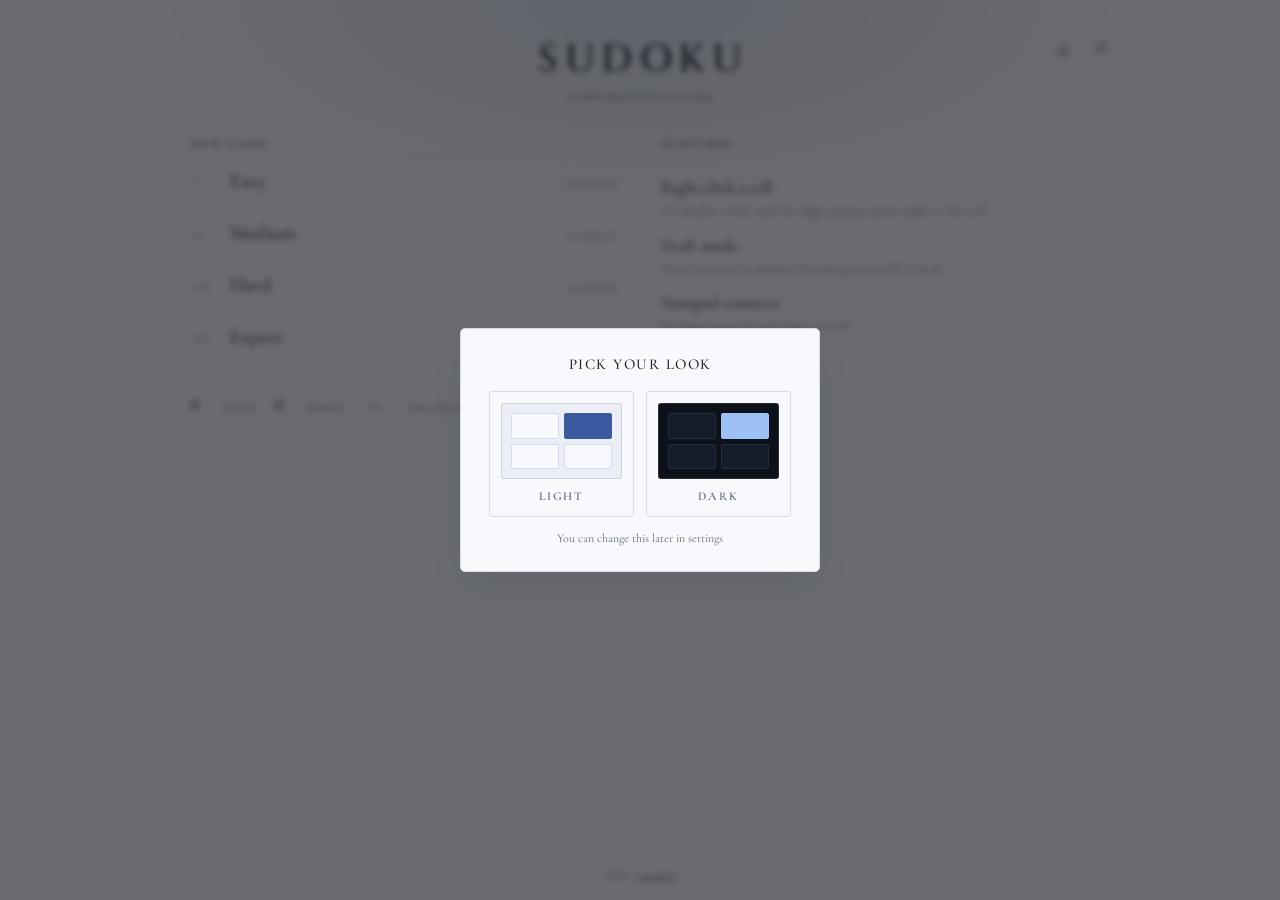
==== Sudoku.html @ 6f04e73e "hide keyboard tab on touch, fit settings without scrolling" ====
<!DOCTYPE html>
<html lang="ru" data-theme="light">
<head>
<meta charset="UTF-8">
<meta name="viewport" content="width=device-width, initial-scale=1.0, maximum-scale=1.0, user-scalable=no, viewport-fit=cover">
<meta name="theme-color" content="#ebeef6" id="metaTheme">
<script>
/* Тему ставим до первой отрисовки, иначе тёмная моргает белым при перезагрузке. */
(function(){
  try{
    var s=JSON.parse(localStorage.getItem('sudoku-ses')||'null');
    var t=s&&s.settings&&s.settings.theme;
    if(t!=='light'&&t!=='dark') return;
    document.documentElement.setAttribute('data-theme',t);
    var m=document.getElementById('metaTheme');
    if(m) m.setAttribute('content', t==='dark'?'#0d1119':'#ebeef6');
  }catch(e){}
})();
</script>
<title>Sudoku</title>
<link rel="manifest" href="manifest.webmanifest">
<meta name="mobile-web-app-capable" content="yes">
<meta name="apple-mobile-web-app-capable" content="yes">
<meta name="apple-mobile-web-app-status-bar-style" content="default">
<meta name="apple-mobile-web-app-title" content="Sudoku">
<link rel="apple-touch-icon" href="icons/icon-180.png">
<link rel="icon" href="data:image/svg+xml,%3Csvg xmlns='http://www.w3.org/2000/svg' viewBox='0 0 32 32'%3E%3Crect width='32' height='32' rx='7' fill='%230d1119'/%3E%3Cg stroke='%239ec1f5' stroke-width='.9' opacity='.55'%3E%3Cpath d='M11.3 6v20M20.7 6v20M6 11.3h20M6 20.7h20'/%3E%3C/g%3E%3Ctext x='16' y='22.5' font-size='15' text-anchor='middle' fill='%239ec1f5' font-family='Georgia,serif' font-weight='700'%3E9%3C/text%3E%3C/svg%3E">
<style>
@import url('https://fonts.googleapis.com/css2?family=Cinzel:wght@400;500;600&family=Cormorant+Garamond:ital,wght@0,300;0,400;0,500;0,600;0,700;1,300;1,400&display=swap');
/* Angelic core. Светлая — холодный перламутр с лиловым подтоном и сусальным золотом;
   тёмная — глубокая полуночная синь с тем же золотом. Третьей темы нет намеренно. */
:root, html[data-theme="light"]{
  --bg:#ebeef6; --panel:#f7f9fd; --panel2:#ffffff; --line:#d7dced; --line-strong:#1b2130;
  --text:#1b2130; --muted:#5e6880; --accent:#3a5aa0; --accent-text:#ffffff; --accent-soft:#dbe3f5;
  --accent2:#6f5fa8; --accent2-soft:#e5e0f4;
  --error:#b04a52; --error-soft:rgba(176,74,82,.12); --note:#5e6880; --given:#1b2130; --user:#3a5aa0;
  --cell-sel:#c3d1ee; --cell-hl:#e3e8f4; --cell-same:#d3dcf0;
  --shadow:0 18px 44px rgba(30,45,80,.11);
  --rule:rgba(58,90,160,.42); --frame:rgba(58,90,160,.30);
  --halo:radial-gradient(ellipse 58% 34% at 50% 0%, rgba(58,90,160,.13), transparent 68%);
}
html[data-theme="dark"]{
  --bg:#0d1119; --panel:#151c2b; --panel2:#1c2434; --line:#252c3d; --line-strong:#e4e9f4;
  --text:#e4e9f4; --muted:#7f8aa3; --accent:#9ec1f5; --accent-text:#0d1119; --accent-soft:rgba(158,193,245,.20);
  --accent2:#bda9ef; --accent2-soft:rgba(189,169,239,.20);
  --error:#e2848c; --error-soft:rgba(226,132,140,.18); --note:#8b96ae; --given:#e4e9f4; --user:#9ec1f5;
  --cell-sel:#2c3d61; --cell-hl:#19212f; --cell-same:#233049;
  --shadow:0 18px 44px rgba(0,0,0,.5);
  --rule:rgba(158,193,245,.36); --frame:rgba(158,193,245,.24);
  --halo:radial-gradient(ellipse 58% 34% at 50% 0%, rgba(158,193,245,.14), transparent 68%);
}
#home{max-width:560px; margin:0 auto; width:100%}
/* широкий экран: две колонки, справа «Возможности» — прокрутки нет */
@media (min-width:760px){
  #home{display:grid; grid-template-columns:1fr 1fr; gap:0 42px; max-width:900px; align-items:start}
  #home>.hsec, #home>.tot{grid-column:1}
  #home>.howto{grid-column:2; grid-row:1/span 4; border-top:0; padding-top:0}
}
body:not(.in-game) main{padding-top:22px}
/* низкий экран: поджимаем ритм, чтобы главная влезала целиком */
@media (max-height:760px){
  header{padding:20px 18px 6px}
  body:not(.in-game) main{padding-top:10px}
  .hsec{margin-bottom:20px}
  .tot{margin-bottom:20px}
  .diff-btn{padding:11px 4px 10px}
  .cont-open{padding:11px 4px 10px}
  .howto dt{margin-top:10px}
}
.hsec{margin:0 0 30px}
.hsec h2{font-family:'Cormorant Garamond',Georgia,serif; font-size:13px; letter-spacing:.1em;
  text-transform:uppercase; color:var(--muted); font-weight:600; margin:0 0 2px}
.diff-grid{display:flex; flex-direction:column}
.diff-btn{position:relative; display:flex; align-items:baseline; gap:14px; width:100%;
  background:transparent; border:0; border-top:1px solid var(--line);
  padding:14px 4px 13px; cursor:pointer; text-align:left; color:var(--text);
  font-family:inherit; transition:color .18s, padding-left .18s}
.diff-btn:last-child{border-bottom:1px solid var(--line)}
.diff-btn i{font-family:Cinzel,Georgia,serif; font-style:normal; font-size:11px; color:var(--accent);
  letter-spacing:.1em; width:22px; flex:none; opacity:.75; transition:opacity .18s}
.diff-btn b{flex:1; font-size:20px; font-weight:400; letter-spacing:.01em}
.diff-btn span{font-size:13px; color:var(--muted); font-weight:300; font-style:italic}
.diff-btn:hover,.diff-btn:focus-visible{color:var(--accent); padding-left:12px; outline:none}
.diff-btn:hover i,.diff-btn:focus-visible i{opacity:1}
.cont-row{display:flex; align-items:stretch; border-top:1px solid var(--line)}
.cont-row:last-child{border-bottom:1px solid var(--line)}
.cont-open{flex:1; display:flex; justify-content:space-between; align-items:baseline; gap:12px;
  background:transparent; border:0; padding:14px 4px 13px; cursor:pointer; color:var(--text);
  font-family:inherit; font-size:19px; font-weight:400; text-align:left; transition:color .18s, padding-left .18s}
.cont-open:hover{color:var(--accent); padding-left:12px}
.cont-open small{color:var(--muted); font-size:13px; font-style:italic; font-weight:300}
.cont-del{flex:none; width:40px; background:transparent; border:0; color:var(--muted);
  cursor:pointer; display:flex; align-items:center; justify-content:center; transition:color .18s}
.cont-del svg{width:15px; height:15px; stroke:currentColor; fill:none; stroke-width:1.2; stroke-linecap:square}
.cont-del:hover{color:var(--error)}
.tot{display:flex; flex-wrap:wrap; align-items:baseline; gap:4px 20px; margin:0 0 30px;
  color:var(--muted); font-size:14px; font-style:italic; font-weight:300}
.tot b{font-style:normal; font-weight:400; font-size:19px; color:var(--text); margin-right:5px}
.howto{border-top:1px solid var(--line); padding-top:14px}
.howto h2{font-family:'Cormorant Garamond',Georgia,serif; font-size:13px; letter-spacing:.1em;
  text-transform:uppercase; color:var(--muted); font-weight:600; margin:0}
.howto dl{margin:12px 0 0; display:grid; gap:0}
.howto dt{font-size:17px; font-weight:400; margin-top:13px}
.howto dd{margin:2px 0 0; font-size:14px; color:var(--muted); font-weight:300; line-height:1.55}
*{box-sizing:border-box; -webkit-tap-highlight-color:transparent}
html,body{height:100%}
body{margin:0; background:var(--bg); color:var(--text);
  font-variant-numeric:lining-nums tabular-nums; font-feature-settings:'lnum' 1,'tnum' 1;
  font-family:'Cormorant Garamond',Georgia,serif;
  -webkit-font-smoothing:antialiased; text-rendering:optimizeLegibility;
  min-height:100vh; display:flex; flex-direction:column; align-items:center;
  transition:background .25s,color .25s}
body.in-game main{max-width:100%}
body.pos-left #game{margin-left:0}
body.pos-right #game{margin-left:auto; margin-right:0}
button{font-family:inherit; color:inherit}
:focus-visible{outline:2px solid var(--accent); outline-offset:2px; border-radius:3px}
header{width:100%; max-width:940px; display:flex; flex-direction:column; align-items:center; gap:2px; padding:34px 18px 10px; position:relative}
header h1{font-family:Cinzel,Georgia,serif; font-size:38px; font-weight:500; letter-spacing:.2em; margin:0 0 0 .2em}
.tagline{margin:0; color:var(--muted); font-size:14px}
body.in-game .tagline{display:none}
header .iconbtn{position:absolute; top:30px}
header #statsBtn{right:calc(50% - 440px)}
header #setBtn{right:calc(50% - 478px)}
@media(max-width:990px){header #statsBtn{right:60px} header #setBtn{right:16px}}
.iconbtn{background:transparent; border:1px solid transparent; border-radius:5px; cursor:pointer;
  color:var(--muted); width:34px; height:34px; display:flex; align-items:center; justify-content:center; padding:0}
.iconbtn:hover{color:var(--text); background:var(--panel)}
.iconbtn svg{width:19px; height:19px; stroke:currentColor; fill:none; stroke-width:1.2; stroke-linecap:square; stroke-linejoin:miter}
main{width:100%; max-width:940px; padding:6px 18px 26px; flex:1}
#game{max-width:clamp(320px, calc(100vh - 300px), 540px); margin:0 auto}
body.has-hint #game{max-width:clamp(320px, calc(100vh - 356px), 540px)}
@supports (height:100dvh){
  #game{max-width:clamp(320px, calc(100dvh - 300px), 540px)}
  body.has-hint #game{max-width:clamp(320px, calc(100dvh - 356px), 540px)}
}
body.in-game header{flex-direction:row; align-items:center; padding:14px 18px 4px}
body.in-game header h1{font-size:24px; flex:1; text-align:left; cursor:pointer}
body.in-game header h1:hover{color:var(--accent)}
body.in-game header .iconbtn{position:static}
.site-foot{width:100%; max-width:940px; text-align:center; padding:6px 18px 18px; font-size:12px; color:var(--muted)}
.site-foot a{color:var(--muted)}
.site-foot a:hover{color:var(--text)}
body.in-game .site-foot{display:none}
/* Нимб: свет, падающий сверху. */
body::before{content:''; position:fixed; inset:0; background:var(--halo); pointer-events:none; z-index:0; transition:opacity .3s}
body.in-game::before{opacity:.4}
header, main, .site-foot{position:relative; z-index:1}
.wel-grid{display:flex; gap:12px; margin:18px 0 14px}
.wel-card{flex:1; background:transparent; border:1px solid var(--line); border-radius:3px; padding:11px 11px 13px;
  cursor:pointer; font:inherit; color:inherit; display:flex; flex-direction:column; gap:10px; align-items:center;
  transition:border-color .15s, background .15s}
.wel-card:hover{border-color:var(--accent)}
.wel-card:active{background:var(--accent-soft)}
.wel-card b{font-size:12px; font-weight:600; letter-spacing:.16em; text-transform:uppercase; color:var(--muted)}
.wel-prev{width:100%; aspect-ratio:16/10; border-radius:3px; display:grid; grid-template-columns:1fr 1fr;
  grid-template-rows:1fr 1fr; gap:5px; padding:9px; border:1px solid rgba(127,127,127,.25)}
.wel-prev i{display:block; border-radius:2px}
.wp-light{background:#ebeef6}
.wp-light i{background:#f7f9fd; border:1px solid #d7dced}
.wp-light i.a{background:#3a5aa0; border-color:#3a5aa0}
.wp-dark{background:#0d1119}
.wp-dark i{background:#151c2b; border:1px solid #252c3d}
.wp-dark i.a{background:#9ec1f5; border-color:#9ec1f5}
.hidden{display:none !important}
@media(min-height:640px){body.in-game{overflow:hidden}}
/* главный экран */
@media (max-width:600px){
  header h1{font-size:25px; letter-spacing:.15em; margin-left:.15em}
  .tagline{font-size:12px}
  main{padding:6px 12px 20px}
  body.in-game header{padding:10px 12px 2px}
  body.in-game header h1{font-size:20px}
}

/* ===== мобильный режим: игра целиком в один экран, крупные тач-цели ===== */
@media (max-width:600px){
  html{-webkit-text-size-adjust:100%}
  body{-webkit-touch-callout:none; touch-action:manipulation;
    padding-left:env(safe-area-inset-left); padding-right:env(safe-area-inset-right)}
  button{touch-action:manipulation}
  header{padding:22px 14px 8px}
  header .iconbtn{top:20px; width:40px; height:40px}
  @supports (height:100dvh){ body{min-height:100dvh} }

  main{padding:4px 10px calc(14px + env(safe-area-inset-bottom))}
  /* в игре поле квадратное и упирается в ширину — отдаём ему поля почти целиком */
  body.in-game main{padding:4px 4px calc(6px + env(safe-area-inset-bottom)); flex:0 1 auto}
  body.in-game #game{width:100%}
  /* шапка и поле центрируются как одна группа, иначе под логотипом зияет дыра */
  body.in-game{justify-content:center}
  body.in-game header{padding:calc(6px + env(safe-area-inset-top)) 12px 2px}

  /* поле подгоняется под остаток высоты, чтобы клавиатура всегда была видна */
  #game{max-width:100%}
  body.has-hint #game{max-width:100%}
  /* под доску отдаём всё, кроме шапки, строки состояния, панели и цифр */
  .board-wrap{max-width:min(100%, calc(100vh - 240px)); margin:0 auto}
  body.has-hint .board-wrap{max-width:min(100%, calc(100vh - 288px))}
  @supports (height:100dvh){
    .board-wrap{max-width:min(100%, calc(100dvh - 240px))}
    body.has-hint .board-wrap{max-width:min(100%, calc(100dvh - 288px))}
  }
  .topbar{margin:2px 0 8px; font-size:12.5px}
  .topbar .tbtn{padding:6px 4px}
  #board{border-radius:5px}
  .cell{font-size:clamp(19px,6.2vw,30px)}
  .cell .notes span{font-size:clamp(10px,2.9vw,13px)}

  /* панель действий: переносится по строкам, зона нажатия крупнее */
  .controls{margin-top:10px}
  .ctl{padding:9px 1px 7px; font-size:9px; letter-spacing:.02em; gap:4px; min-height:50px}
  .ctl span{max-width:100%; overflow:hidden; text-overflow:ellipsis; white-space:nowrap}

  /* цифры одним рядом, но с высокой кнопкой — попадать пальцем удобно */
  .numpad{display:flex; flex-wrap:wrap; justify-content:center; gap:7px; margin-top:9px}
  .num{flex:0 0 calc(20% - 6px); aspect-ratio:1.25; font-size:26px; font-weight:400; border-radius:3px}
  .num small{right:7px; bottom:5px; font-size:10.5px}

  /* всплывающий выбор цифры крупнее */
  #picker{grid-template-columns:repeat(3,52px); gap:6px}
  #picker button{font-size:19px}
}
/* на низких экранах — обычная прокрутка вместо подгонки в экран */
@media (max-width:600px) and (max-height:560px){
  body.in-game{justify-content:flex-start; overflow:auto}
}
#contList{max-height:216px; overflow-y:auto; overscroll-behavior:contain}
#contList::-webkit-scrollbar{width:8px}
#contList::-webkit-scrollbar-track{background:var(--panel2); border-radius:5px}
#contList::-webkit-scrollbar-thumb{background:var(--line); border-radius:5px}
/* верхняя панель игры */
.topbar{display:flex; align-items:center; justify-content:space-between; margin:4px 0 12px; font-size:13px; color:var(--muted); gap:6px}
.topbar .t-item{font-weight:500}
.topbar .t-item b{color:var(--text); font-weight:600; font-variant-numeric:tabular-nums}
.topbar .tbtn{background:none; border:none; color:var(--muted); cursor:pointer; font-size:13px; font-weight:600; padding:9px; margin:-9px -6px -9px 0; min-width:40px; min-height:40px; display:flex; align-items:center; justify-content:flex-end; gap:4px}
.topbar .tbtn:hover{color:var(--text)}
.topbar .tbtn svg{width:16px; height:16px; stroke:currentColor; fill:none; stroke-width:1.2; stroke-linecap:square}
/* поле */
.board-wrap{position:relative}
#board{position:relative; display:grid; grid-template-columns:repeat(9,1fr); grid-template-rows:repeat(9,1fr); width:100%; aspect-ratio:1;
  border:1px solid var(--frame); border-radius:6px; overflow:hidden; background:var(--panel);
  user-select:none; touch-action:manipulation; box-shadow:var(--shadow)}
#board.notes-on .cell.sel{box-shadow:inset 0 0 0 2px var(--accent); z-index:4}
#board.hyp-on .cell.sel{background:var(--accent2-soft); box-shadow:inset 0 0 0 2px var(--accent2); z-index:4}
.cell{position:relative; display:flex; align-items:center; justify-content:center; touch-action:manipulation;
  font-variant-numeric:lining-nums tabular-nums; font-feature-settings:'lnum' 1,'tnum' 1;
  font-size:clamp(17px,4.6vw,27px); font-weight:600; cursor:pointer; background:transparent;
  color:var(--user)}
.cell.given{color:var(--given); font-weight:600}
.cell.hypv{color:var(--accent2); font-weight:600; text-decoration:underline dashed; text-decoration-thickness:2px; text-underline-offset:4px}
#board::before{content:''; position:absolute; inset:0; pointer-events:none; z-index:3;
  background:
    linear-gradient(90deg, transparent 0 calc(33.3333% - 1px), var(--rule) 0 calc(33.3333% + 1px), transparent 0 calc(66.6667% - 1px), var(--rule) 0 calc(66.6667% + 1px), transparent 0),
    linear-gradient(180deg, transparent 0 calc(33.3333% - 1px), var(--rule) 0 calc(33.3333% + 1px), transparent 0 calc(66.6667% - 1px), var(--rule) 0 calc(66.6667% + 1px), transparent 0),
    repeating-linear-gradient(90deg, transparent 0 calc(100%/9 - 1px), var(--line) calc(100%/9 - 1px) calc(100%/9)),
    repeating-linear-gradient(180deg, transparent 0 calc(100%/9 - 1px), var(--line) calc(100%/9 - 1px) calc(100%/9))}
#board{margin:0 auto}
.cell:nth-child(1){border-top-left-radius:5px}
.cell:nth-child(9){border-top-right-radius:5px}
.cell:nth-child(73){border-bottom-left-radius:5px}
.cell:nth-child(81){border-bottom-right-radius:5px}
.cell.hl{background:var(--cell-hl)}
.cell.same{background:var(--cell-same)}
.cell.sel{background:var(--cell-sel); box-shadow:inset 0 0 0 2px var(--accent); z-index:4}
.cell.err{color:var(--error); background:var(--error-soft); font-weight:700}
.cell.err.sel{background:var(--cell-sel); box-shadow:inset 0 0 0 2px var(--error); z-index:4}
.cell .notes{position:absolute; inset:1px; display:grid; grid-template-columns:repeat(3,1fr); grid-template-rows:repeat(3,1fr); pointer-events:none}
.cell .notes span{font-size:clamp(9px,2.2vw,12.5px); color:var(--note); opacity:1; display:flex; align-items:center; justify-content:center; font-weight:500}
.cell .notes span.nhl{color:var(--accent); font-weight:700; opacity:1}
.cell.pop{animation:pop .16s ease-out}
@keyframes pop{from{transform:scale(.9); opacity:.6}to{transform:none; opacity:1}}
.cell.uflash{animation:uflash .55s ease-out}
@keyframes uflash{0%{background:var(--accent-soft)}100%{background:transparent}}
.cell.wave{animation:wave .5s ease-out both}
@keyframes wave{0%{transform:scale(1)}45%{transform:scale(1.08); color:var(--accent)}100%{transform:scale(1)}}
#pauseOverlay{position:absolute; inset:0; background:var(--panel); border-radius:6px;
  display:flex; flex-direction:column; align-items:center; justify-content:center; gap:14px; z-index:5}
#pauseOverlay p{color:var(--muted); margin:0; font-weight:600}
/* всплывающее окно выбора цифры */
#picker{position:absolute; z-index:8; background:var(--panel2); border:1px solid var(--line);
  border-radius:5px; padding:8px; display:grid; grid-template-columns:repeat(3,46px); gap:5px;
  box-shadow:var(--shadow); animation:mIn .15s ease-out}
#picker button{width:100%; aspect-ratio:1; border-radius:3px; border:1px solid var(--line);
  background:transparent; font-family:inherit; font-size:22px; font-weight:400; color:var(--text);
  font-variant-numeric:lining-nums tabular-nums; font-feature-settings:'lnum' 1,'tnum' 1;
  cursor:pointer; display:flex; align-items:center; justify-content:center;
  transition:border-color .12s, color .12s, background .12s}
#picker button:hover{border-color:var(--accent); color:var(--accent)}
#picker button:active{background:var(--accent-soft)}
#picker button.done{opacity:.25; pointer-events:none}
#picker .pk-x{grid-column:1/-1; width:100%; aspect-ratio:auto; height:32px; color:var(--muted); font-size:11px; font-weight:600; letter-spacing:.08em; text-transform:uppercase; border-radius:3px}
#picker .pk-x svg{width:15px; height:15px; stroke:currentColor; fill:none; stroke-width:1.2; stroke-linecap:square; margin-right:6px}
#picker .pk-mode{grid-column:1/-1; display:flex; gap:4px; margin-bottom:2px}
#picker .pk-mode button{flex:1; aspect-ratio:auto; height:32px; border-radius:3px; border:1px solid var(--line);
  background:transparent; color:var(--muted); width:auto; padding:0}
#picker .pk-mode svg{width:16px; height:16px; stroke:currentColor; fill:none; stroke-width:1.2; stroke-linecap:square; stroke-linejoin:miter}
#picker .pk-mode button.on{background:var(--accent-soft); border-color:var(--accent); color:var(--accent)}
#picker .pk-mode button.on[data-m="hyp"]{background:var(--accent2-soft); border-color:var(--accent2); color:var(--accent2)}
#picker button[data-v]{position:relative}
#picker button[data-v] small{position:absolute; right:5px; bottom:3px; font-size:9px; font-weight:400; font-style:italic; color:var(--muted); line-height:1}
#picker.mode-note button[data-v]{color:var(--accent); border-color:var(--accent-soft); background:var(--accent-soft)}
#picker.mode-hyp button[data-v]{color:var(--accent2); border-color:var(--accent2-soft); background:var(--accent2-soft)}
#picker.mode-note button[data-v].done, #picker.mode-hyp button[data-v].done{opacity:.22}
/* управление */
.controls{display:flex; flex-wrap:wrap; margin-top:16px;
  border-top:1px solid var(--line); border-bottom:1px solid var(--line)}
.ctl{flex:1 1 auto; background:transparent; border:0;
  padding:11px 6px 9px; cursor:pointer; color:var(--muted); font-family:inherit;
  font-size:10px; font-weight:600; letter-spacing:.06em; text-transform:uppercase;
  display:flex; flex-direction:column; align-items:center; gap:5px;
  transition:color .15s, background .15s}
.ctl svg{width:19px; height:19px; stroke:currentColor; fill:none; stroke-width:1.2;
  stroke-linecap:square; stroke-linejoin:miter}
.ctl + .ctl{border-left:1px solid var(--line)}
.ctl:hover:not(:disabled){color:var(--text); background:var(--cell-hl)}
.ctl.on{color:var(--accent); background:var(--accent-soft)}
.ctl.on2{color:var(--accent2); background:var(--accent2-soft)}
.ctl:disabled{opacity:.32; cursor:default}
.numpad{display:grid; grid-template-columns:repeat(9,1fr); gap:6px; margin-top:10px}
.num{position:relative; touch-action:manipulation; background:transparent;
  border:1px solid var(--line); border-radius:3px; aspect-ratio:.78; cursor:pointer;
  font-family:inherit; font-size:clamp(20px,5.2vw,28px); font-weight:400; color:var(--text);
  font-variant-numeric:lining-nums tabular-nums; font-feature-settings:'lnum' 1,'tnum' 1;
  display:flex; align-items:center; justify-content:center;
  transition:border-color .12s, color .12s, background .12s}
.num small{position:absolute; right:6px; bottom:4px; font-size:10px; color:var(--muted); font-weight:400; font-style:italic; line-height:1}
.num:hover{border-color:var(--accent); color:var(--accent)}
.num:active{background:var(--accent-soft)}
.num.done{opacity:.22; pointer-events:none}
.num.hl{border-color:var(--accent); color:var(--accent); background:var(--accent-soft)}
/* цвет нумпада по режиму: заметки — акцент, черновик — второй акцент */
.numpad.mode-note .num{color:var(--accent); border-color:var(--accent); background:var(--accent-soft)}
.numpad.mode-hyp .num{color:var(--accent2); border-color:var(--accent2); background:var(--accent2-soft)}
.numpad.mode-note .num.done, .numpad.mode-hyp .num.done{opacity:.28}
.num.armed{border-color:var(--accent); color:var(--accent); background:var(--accent-soft); box-shadow:inset 0 0 0 1px var(--accent)}
.numpad.mode-hyp .num.armed{border-color:var(--accent2); color:var(--accent2); background:var(--accent2-soft); box-shadow:inset 0 0 0 1px var(--accent2)}
/* кнопки, модалки */
.btn{background:var(--accent); color:var(--accent-text); border:1px solid var(--accent); border-radius:3px;
  padding:11px 24px; font-family:inherit; font-size:12px; font-weight:600; letter-spacing:.14em;
  text-transform:uppercase; cursor:pointer; transition:background .15s, color .15s}
.btn:hover{background:transparent; color:var(--accent)}
.btn.ghost{background:transparent; color:var(--muted); border-color:var(--line)}
.btn.ghost:hover{color:var(--text); border-color:var(--text)}
.btn.danger{background:transparent; color:var(--error); border-color:var(--error)}
.btn.danger:hover{background:var(--error); color:var(--panel)}
.modal-bg{position:fixed; inset:0; background:rgba(0,0,0,.55); display:flex; align-items:center;
  justify-content:center; z-index:20; padding:20px; backdrop-filter:blur(3px)}
.modal .row:last-child{position:sticky; bottom:-24px; background:var(--panel); padding:12px 0 14px; margin-bottom:-14px}
.modal{background:var(--panel); border:1px solid var(--line); border-radius:5px;
  padding:26px 28px; width:100%; max-width:640px; max-height:88vh; overflow-y:auto; box-shadow:var(--shadow);
  animation:mIn .22s ease-out}
@keyframes mIn{from{transform:translateY(8px); opacity:0}to{transform:none; opacity:1}}
.modal h2{font-family:'Cormorant Garamond',Georgia,serif; text-transform:uppercase; margin:0 0 14px; font-size:15px; font-weight:500; letter-spacing:.1em}
.modal h3{margin:22px 0 9px; font-family:'Cormorant Garamond',Georgia,serif; font-size:12px; font-weight:600; color:var(--muted); text-transform:uppercase; letter-spacing:.1em}
.modal table{width:100%; border-collapse:collapse; font-size:13px}
.modal th{text-align:left; color:var(--muted); font-weight:600; padding:6px 4px; border-bottom:1px solid var(--line); font-size:11px}
.modal td{padding:8px 4px; border-bottom:1px solid var(--line); font-variant-numeric:tabular-nums}
.win-big{font-size:52px; font-weight:300; margin:10px 0 4px; font-variant-numeric:tabular-nums}
.win-sub{color:var(--muted); font-size:14px; margin-bottom:6px; font-weight:300; font-style:italic}
.record{color:var(--accent); font-size:13px; font-weight:600; margin-bottom:8px; letter-spacing:.03em}
.win-sub .mk{font-style:normal; color:var(--accent)}
.win-grid{display:grid; grid-template-columns:repeat(3,1fr); margin:18px 0 6px; border-top:1px solid var(--line); border-bottom:1px solid var(--line)}
.win-grid div{background:transparent; border-right:1px solid var(--line); padding:14px 6px}
.win-grid div:last-child{border-right:0}
.win-grid b{display:block; font-size:20px; font-weight:400; font-variant-numeric:tabular-nums; margin-bottom:3px}
.win-grid span{font-size:11px; color:var(--muted); font-weight:600; letter-spacing:.12em; text-transform:uppercase}
.hist{font-size:12px; color:var(--muted); margin-top:14px; font-weight:500}
.hist div{display:flex; justify-content:space-between; padding:5px 0; border-bottom:1px solid var(--line)}
.modal .row{display:flex; gap:10px; margin-top:20px; justify-content:flex-end; flex-wrap:wrap}
/* настройки: вкладки */
.stabs{display:flex; gap:0; margin-bottom:18px; border-bottom:1px solid var(--line)}
#tab-view .scols{display:grid; grid-template-columns:auto 1fr; gap:16px 30px; align-items:center}
#tab-view .scols>h3{margin:0}
#tab-game .scols{display:grid; grid-template-columns:1fr 1fr; gap:0 34px}
@media (max-width:620px){
  #tab-view .scols{grid-template-columns:1fr; gap:0}
  #tab-view .scols>h3{margin:20px 0 9px}
  #tab-game .scols{grid-template-columns:1fr}
}
.stabs button{flex:1; padding:11px 0; border:0; background:transparent; color:var(--muted);
  font-family:inherit; font-size:11px; font-weight:600; letter-spacing:.14em; text-transform:uppercase;
  cursor:pointer; border-bottom:2px solid transparent; margin-bottom:-1px; transition:color .15s,border-color .15s}
.stabs button:hover{color:var(--text)}
.stabs button.on{color:var(--accent); border-bottom-color:var(--accent)}
/* Вкладки лежат в одной ячейке: окно берёт высоту самой высокой и не скачет при переключении. */
.stab-body{display:grid}
.stab-body>.stab{grid-area:1/1}
.stab-body>.stab.hidden{display:block !important; visibility:hidden; pointer-events:none}
/* Если самая длинная вкладка в экран не влезает, общая высота дала бы прокрутку
   в пустоту на короткой вкладке. На таких экранах каждая вкладка живёт своим ростом. */
@media (max-height:740px){
  .stab-body{display:block}
  .stab-body>.stab.hidden{display:none !important}
}
.swatches{display:grid; grid-template-columns:1fr 1fr; border:1px solid var(--line); border-radius:3px; overflow:hidden}
.sw{width:100%; border:0; border-right:1px solid var(--line); border-radius:0; padding:12px 0; cursor:pointer;
  background:transparent; display:flex; align-items:center; justify-content:center; font-family:inherit; transition:background .15s}
.sw:last-child{border-right:0}
.sw.selq{background:var(--accent-soft)} .sw.selq span{color:var(--accent)}
.sw span{font-size:12px; font-weight:600; color:var(--muted); letter-spacing:.1em; text-transform:uppercase}
.posseg,.langseg{display:flex; border:1px solid var(--line); border-radius:3px; overflow:hidden}
.posseg button,.langseg button{flex:1; padding:11px 0; border:0; border-right:1px solid var(--line);
  background:transparent; color:var(--muted); font-family:inherit; font-size:13px; font-weight:500;
  letter-spacing:.04em; cursor:pointer; transition:color .15s, background .15s}
.posseg button:last-child,.langseg button:last-child{border-right:0}
.posseg button:hover,.langseg button:hover{color:var(--text)}
.posseg button.on,.langseg button.on{color:var(--accent); background:var(--accent-soft)}
.toggle{display:flex; gap:14px; align-items:flex-start; padding:15px 0; cursor:pointer; border-bottom:1px solid var(--line)}
.toggle:last-of-type{border-bottom:0}
.toggle input{appearance:none; -webkit-appearance:none; width:34px; height:19px; margin-top:4px; flex:none;
  border-radius:3px; background:transparent; border:1px solid var(--line); cursor:pointer;
  position:relative; transition:background .18s, border-color .18s}
.toggle input::before{content:''; position:absolute; top:2px; left:2px; width:13px; height:13px;
  border-radius:2px; background:var(--muted); transition:transform .18s, background .18s}
.toggle input:checked{background:var(--accent-soft); border-color:var(--accent)}
.toggle input:checked::before{transform:translateX(15px); background:var(--accent)}
.toggle b{display:block; font-size:16px; font-weight:400; margin-bottom:2px}
.toggle span{font-size:13.5px; color:var(--muted); font-weight:300; line-height:1.5}
.keys{display:grid; grid-template-columns:1fr auto; gap:0 18px; align-items:center; font-size:14px}
.keys>*{padding:12px 0; border-bottom:1px solid var(--line)}
.keys>*:nth-last-child(-n+2){border-bottom:0}
.keys span:not(.kk){color:var(--text); font-weight:300}
.keys .kk{display:flex; gap:5px; justify-content:flex-end; white-space:nowrap}
@media (min-width:620px){
  .keys{grid-template-columns:1fr auto 1fr auto; gap:0 18px}
  .keys>*:nth-child(4n+3){padding-left:36px}
}
.keys kbd{background:transparent; border:1px solid var(--line); border-radius:3px; padding:3px 8px;
  font-family:inherit; font-size:11px; font-weight:600; letter-spacing:.06em; color:var(--muted)}
/* тост, конфетти, оверлеи */
#toast{position:fixed; bottom:26px; left:50%; transform:translateX(-50%) translateY(20px); opacity:0;
  background:var(--panel2); border:1px solid var(--line-strong); color:var(--text);
  padding:10px 18px; border-radius:3px; font-size:13px; font-weight:600; z-index:50;
  transition:opacity .25s, transform .25s; pointer-events:none; box-shadow:var(--shadow)}
#toast.show{opacity:1; transform:translateX(-50%) translateY(0)}
.confetti{position:fixed; inset:0; pointer-events:none; z-index:40; overflow:hidden}
.confetti i{position:absolute; top:-14px; width:8px; height:13px; border-radius:2px; opacity:.95;
  animation:fall 2.8s cubic-bezier(.2,.4,.6,1) forwards}
@keyframes fall{to{transform:translateY(108vh) rotate(740deg); opacity:.6}}
#genOverlay{position:fixed; inset:0; background:var(--bg); opacity:.92; z-index:30;
  display:flex; align-items:center; justify-content:center; color:var(--muted); font-size:14px; font-weight:600}
@media (prefers-reduced-motion: reduce){
  *{animation:none !important; transition:none !important}
}

/* ===== мобильные переопределения: идут последними, чтобы победить базовые правила ===== */
@media (max-width:600px){
  .numpad{display:grid; grid-template-columns:repeat(9,1fr); gap:4px; margin-top:10px}
  .num{aspect-ratio:.72; font-size:23px; font-weight:400; border-radius:3px}
  .num small{right:4px; bottom:3px; font-size:9px}
  .controls{margin-top:12px}
  .ctl{padding:11px 2px 9px; font-size:9px; letter-spacing:.02em; gap:5px; min-height:54px}
  .ctl svg{width:20px; height:20px}
  .diff-btn b{font-size:19px}
  .diff-btn{padding:15px 4px}
  .cont-open{font-size:18px}
}
@media (pointer:coarse){ #optDblRow{display:none} }
@media (max-width:600px){ #posRow, #posseg{display:none} }
@media (pointer:coarse) and (max-width:620px){ #tabKeysBtn{display:none} }
#pickHint{margin:0 0 10px; text-align:center; font-size:13.5px; font-style:italic; font-weight:300;
  color:var(--muted); border-top:1px solid var(--line); border-bottom:1px solid var(--line); padding:9px 0}
#pickHint b{font-style:normal; font-weight:400; color:var(--accent)}
/* На телефоне вкладки складываются в общую высоту, поэтому самая длинная из них
   должна влезать в экран целиком — иначе на короткой вкладке появляется пустая прокрутка. */
@media (max-width:620px){
  .modal{padding:18px 16px; max-height:94vh}
  .modal h2{margin-bottom:11px}
  .stabs{margin-bottom:11px}
  .stabs button{padding:8px 0}
  .modal h3{margin:14px 0 6px}
  .toggle{padding:7px 0; gap:11px}
  .toggle b{font-size:15px; margin-bottom:1px}
  .toggle span{font-size:12.5px; line-height:1.32}
  .modal .row{margin-top:12px}
  .btn{padding:12px 20px; min-height:44px}
  .keys{font-size:12.5px}
  .keys>*{padding:7px 0}
}
</style>
</head>
<body>
<header>
  <h1>SUDOKU</h1>
  <p class="tagline" data-i18n="tagline">спокойная головоломка на каждый день</p>
  <button class="iconbtn" id="statsBtn" aria-label="stats">
    <svg viewBox="0 0 24 24"><path d="M4 20h16M7 20v-6M12 20V6M17 20v-9"/></svg>
  </button>
  <button class="iconbtn" id="setBtn" aria-label="settings">
    <svg viewBox="0 0 24 24"><path d="M4 8h16M4 16h16M13 5v6M9 13v6"/></svg>
  </button>
</header>
<main>
  <!-- ГЛАВНЫЙ ЭКРАН -->
  <section id="home">
    <div class="hsec" id="continueCard" style="display:none">
      <h2 data-i18n="continue">Продолжить</h2>
      <div id="contList"></div>
    </div>
    <div class="hsec">
      <h2 data-i18n="newGame">Новая игра</h2>
      <div class="diff-grid">
        <button class="diff-btn" data-diff="easy"><i>I</i><b data-i18n="d_easy">Лёгкий</b><span id="ms-easy"></span></button>
        <button class="diff-btn" data-diff="medium"><i>II</i><b data-i18n="d_medium">Средний</b><span id="ms-medium"></span></button>
        <button class="diff-btn" data-diff="hard"><i>III</i><b data-i18n="d_hard">Сложный</b><span id="ms-hard"></span></button>
        <button class="diff-btn" data-diff="expert"><i>IV</i><b data-i18n="d_expert">Эксперт</b><span id="ms-expert"></span></button>
      </div>
    </div>
    <p class="tot">
      <b id="tot-won">0</b><span data-i18n="solvedL">решено</span>
      <b id="tot-perfect">0</b><span data-i18n="cleanL">чистых</span>
      <b id="tot-time">—</b><span data-i18n="playtimeL">за игрой</span>
    </p>
    <section class="howto">
      <h2 data-i18n="featT">Возможности</h2>
      <dl>
        <dt data-i18n="f1T">Правый клик по клетке</dt>
        <dd data-i18n="f1D">Или двойной — окно с цифрами прямо у клетки</dd>
        <dt data-i18n="f2T">Черновик</dt>
        <dd data-i18n="f2D">Пробуй ход пунктиром, потом прими или откати</dd>
        <dt data-i18n="f3T">Счётчики на нумпаде</dt>
        <dd data-i18n="f3D">Видно, сколько каждой цифры осталось</dd>
      </dl>
    </section>
  </section>
  <!-- ИГРА -->
  <section id="game" class="hidden">
    <div class="topbar">
      <span class="t-item"><b id="gDiff"></b></span>
      <span class="t-item" id="gMistWrap"><span data-i18n="errorsL">Ошибки</span>: <b id="gMist">0</b></span>
      <span class="t-item"><b id="gTimer">0:00</b></span>
      <button class="tbtn" id="pauseBtn" aria-label="pause">
        <svg viewBox="0 0 24 24"><path d="M9 5v14M15 5v14"/></svg>
      </button>
    </div>
    <p id="pickHint" class="hidden" data-i18n="pickHint">Двойной или правый клик по клетке — быстрый ввод цифры</p>
    <div class="board-wrap">
      <div id="board"></div>
      <div id="pauseOverlay" class="hidden">
        <p data-i18n="pauseT">Пауза</p>
        <button class="btn" id="resumeBtn" data-i18n="resume">Продолжить</button>
        <button class="btn ghost" id="restartBtn" data-i18n="restart">Начать заново</button>
      </div>
      <div id="picker" class="hidden"></div>
    </div>
    <div class="controls">
      <button class="ctl" id="undoBtn"><svg viewBox="0 0 24 24"><path d="M4 9h11a5 5 0 0 1 0 10h-4"/><path d="M8 5 4 9l4 4"/></svg><span data-i18n="undo">Отмена</span></button>
      <button class="ctl" id="redoBtn"><svg viewBox="0 0 24 24"><path d="M20 9H9a5 5 0 0 0 0 10h4"/><path d="m16 5 4 4-4 4"/></svg><span data-i18n="redo">Вернуть</span></button>
      <button class="ctl" id="eraseBtn"><svg viewBox="0 0 24 24"><path d="M9 20 3 14 13 4l6 6-10 10Z"/><path d="M21 20H9"/><path d="m7 10 6 6"/></svg><span data-i18n="erase">Стереть</span></button>
      <button class="ctl" id="notesBtn"><svg viewBox="0 0 24 24"><path d="M4 20h4L20 8l-4-4L4 16v4Z"/><path d="m14 6 4 4"/></svg><span data-i18n="notes">Заметки</span></button>
      <button class="ctl" id="hypBtn"><svg viewBox="0 0 24 24"><rect x="4" y="4" width="16" height="16" stroke-dasharray="3 2.6"/></svg><span data-i18n="hyp">Черновик</span></button>
      <button class="ctl" id="autoNotesBtn"><svg viewBox="0 0 24 24"><path d="M12 4v16M4 12h16M6.5 6.5l11 11M17.5 6.5l-11 11"/></svg><span data-i18n="auto">Авто</span></button>
      <button class="ctl" id="hintBtn"><svg viewBox="0 0 24 24"><path d="M9 19h6M10 22h4"/><path d="M12 3a6 6 0 0 1 4 10.5V16H8v-2.5A6 6 0 0 1 12 3Z"/></svg><span data-i18n="hint">Подсказка</span></button>
    </div>
    <div class="numpad" id="numpad"></div>
  </section>
</main>

<!-- ПОБЕДА -->
<div class="modal-bg hidden" id="winModal">
  <div class="modal" style="text-align:center">
    <h2 data-i18n="winT">Решено!</h2>
    <div class="win-big" id="winTime"></div>
    <div class="record hidden" id="winRecord" data-i18n="newRecord">✦ Новый рекорд уровня</div>
    <div class="win-sub" id="winSub"></div>
    <div class="win-grid">
      <div><b id="winBest"></b><span data-i18n="recordL">рекорд</span></div>
      <div><b id="winMist"></b><span data-i18n="mistakesL">ошибки</span></div>
      <div><b id="winHints"></b><span data-i18n="hintsL">подсказки</span></div>
    </div>
    <div class="row" style="justify-content:center">
      <button class="btn ghost" id="winHome" data-i18n="menuBtn">Меню</button>
      <button class="btn" id="winAgain" data-i18n="again">Ещё одну</button>
    </div>
  </div>
</div>

<!-- ЛИМИТ ОШИБОК -->
<div class="modal-bg hidden" id="loseModal">
  <div class="modal" style="text-align:center">
    <h2 data-i18n="loseT">Три ошибки</h2>
    <p style="color:var(--muted); font-size:13px; font-weight:500; margin:6px 0 0" data-i18n="loseText">
      Лимит ошибок исчерпан. Можно продолжить без лимита или начать эту раздачу заново.</p>
    <div class="row" style="justify-content:center">
      <button class="btn ghost" id="loseContinue" data-i18n="contNoLimit">Продолжить без лимита</button>
      <button class="btn" id="loseNew" data-i18n="newGame">Новая игра</button>
    </div>
  </div>
</div>

<!-- ПЕРВЫЙ ЗАПУСК -->
<div class="modal-bg hidden" id="welcomeModal">
  <div class="modal" style="max-width:360px; text-align:center">
    <h2 data-i18n="welT">Как тебе удобнее?</h2>
    <div class="wel-grid">
      <button class="wel-card" id="welLight">
        <span class="wel-prev wp-light"><i></i><i class="a"></i><i></i><i></i></span>
        <b data-i18n="welLight">Светлая</b>
      </button>
      <button class="wel-card" id="welDark">
        <span class="wel-prev wp-dark"><i></i><i class="a"></i><i></i><i></i></span>
        <b data-i18n="welDark">Тёмная</b>
      </button>
    </div>
    <p style="font-size:12px; color:var(--muted); margin:0" data-i18n="welNote">Остальные темы — в настройках</p>
  </div>
</div>

<div class="modal-bg hidden" id="confirmModal">
  <div class="modal" style="max-width:340px">
    <p id="confirmText" style="margin:4px 0 20px; font-size:14px; line-height:1.55"></p>
    <div class="row" style="justify-content:flex-end; gap:10px">
      <button class="btn ghost" id="confirmNo"></button>
      <button class="btn danger" id="confirmYes"></button>
    </div>
  </div>
</div>

<!-- СТАТИСТИКА -->
<div class="modal-bg hidden" id="statsModal">
  <div class="modal">
    <h2 data-i18n="stats">Статистика</h2>
    <table id="statsTable"></table>
    <div class="hist" id="histList"></div>
    <div class="row" style="justify-content:space-between">
      <button class="btn danger" id="resetStats" data-i18n="reset">Сбросить статистику</button>
      <button class="btn ghost" id="statsClose" data-i18n="close">Закрыть</button>
    </div>
  </div>
</div>

<!-- НАСТРОЙКИ -->
<div class="modal-bg hidden" id="setModal">
  <div class="modal">
    <h2 data-i18n="settings">Настройки</h2>
    <div class="stabs">
      <button data-tab="view" class="on" data-i18n="tabView">Вид</button>
      <button data-tab="game" data-i18n="tabGame">Игра</button>
      <button data-tab="keys" id="tabKeysBtn" data-i18n="tabKeys">Клавиши</button>
    </div>
    <div class="stab-body">
    <div class="stab" id="tab-view">
      <div class="scols">
      <h3 data-i18n="themeT">Тема</h3>
      <div class="swatches" id="swatches"></div>
      <h3 data-i18n="posT" id="posRow">Позиция поля</h3>
      <div class="posseg" id="posseg">
        <button data-p="left" data-i18n="posLeft">Слева</button>
        <button data-p="center" data-i18n="posCenter">Центр</button>
        <button data-p="right" data-i18n="posRight">Справа</button>
      </div>
      <h3 data-i18n="langT">Язык</h3>
      <div class="langseg" id="langseg">
        <button data-l="en">English</button>
        <button data-l="ru">Русский</button>
      </div>
      </div>
    </div>
    <div class="stab hidden" id="tab-game">
      <div class="scols">
      <label class="toggle"><input type="checkbox" id="optInstant">
        <div><b data-i18n="instantT">Мгновенная проверка ошибок</b><span data-i18n="instantD">Неверные цифры сразу красным; выключено — проверка, когда поле заполнено. Действует на новые партии</span></div></label>
      <label class="toggle"><input type="checkbox" id="optLimit">
        <div><b data-i18n="limitT">Лимит — 3 ошибки</b><span data-i18n="limitD">После третьей ошибки — пауза с выбором: без лимита или заново (только при мгновенной проверке)</span></div></label>
      <label class="toggle" id="optDblRow"><input type="checkbox" id="optDbl">
        <div><b data-i18n="pickerT">Окно выбора цифры</b><span data-i18n="pickerD">Двойной или правый клик по клетке открывает окно с цифрами</span></div></label>
      <label class="toggle"><input type="checkbox" id="optSame">
        <div><b data-i18n="sameT">Подсветка одинаковых чисел</b><span data-i18n="sameD">При выборе клетки подсвечиваются такие же цифры и заметки</span></div></label>
      <label class="toggle"><input type="checkbox" id="optDigitFirst">
        <div><b data-i18n="digitFirstT">Сначала цифра, потом клетка</b><span data-i18n="digitFirstD">Нажми цифру внизу — она подсветит все такие же на поле; дальше тап по клетке ставит её. Удобно одной рукой</span></div></label>
      <label class="toggle"><input type="checkbox" id="optCounts">
        <div><b data-i18n="countsT">Счётчик оставшихся чисел</b><span data-i18n="countsD">Маленькая цифра на кнопках нумпада — сколько ещё осталось</span></div></label>
      <label class="toggle"><input type="checkbox" id="optHintBtn">
        <div><b data-i18n="hintBtnT">Кнопка «Подсказка»</b><span data-i18n="hintBtnD">Показывать в панели управления (клавиша H)</span></div></label>
      <label class="toggle"><input type="checkbox" id="optAutoBtn">
        <div><b data-i18n="autoBtnT">Кнопка «Авто-заметки»</b><span data-i18n="autoBtnD">Показывать в панели управления (клавиша A)</span></div></label>
      </div>
    </div>
    <div class="stab hidden" id="tab-keys">
      <div class="keys">
        <span data-i18n="k_digit">ввод цифры</span><span class="kk"><kbd>1–9</kbd></span>
        <span data-i18n="k_note">заметка в клетку</span><span class="kk"><kbd>Shift</kbd><kbd>1–9</kbd></span>
        <span data-i18n="k_hyp1">проба в клетку</span><span class="kk"><kbd>Alt</kbd><kbd>1–9</kbd></span>
        <span data-i18n="k_notes">режим заметок</span><span class="kk"><kbd>N</kbd><kbd data-i18n="k_spaceK">Пробел</kbd></span>
        <span data-i18n="k_hypm">режим черновика</span><span class="kk"><kbd>D</kbd></span>
        <span data-i18n="k_erase">стереть</span><span class="kk"><kbd>Backspace</kbd><kbd>Del</kbd></span>
        <span data-i18n="k_undo">отмена / вернуть</span><span class="kk"><kbd>Z</kbd><kbd>Y</kbd></span>
        <span data-i18n="k_hint">подсказка</span><span class="kk"><kbd>H</kbd></span>
        <span data-i18n="k_auto">авто-заметки</span><span class="kk"><kbd>A</kbd></span>
        <span data-i18n="k_pause">пауза</span><span class="kk"><kbd>P</kbd></span>
        <span data-i18n="k_nav">навигация по полю</span><span class="kk"><kbd>←↑↓→</kbd></span>
        <span data-i18n="k_menu">меню</span><span class="kk"><kbd>Esc</kbd></span>
        <span data-i18n="k_pick">окно выбора цифры</span><span class="kk"><kbd data-i18n="k_dblK">2×клик</kbd><kbd data-i18n="k_rmbK">ПКМ</kbd></span>
      </div>
    </div>
    </div>
    <div class="row"><button class="btn" id="setClose" data-i18n="done">Готово</button></div>
  </div>
</div>

<footer class="site-foot">2026 · <a href="https://github.com/yoonzky/sudoku" target="_blank" rel="noopener">yoonzky</a></footer>

<div id="toast"></div>
<div id="genOverlay" class="hidden" data-i18n="gen">Генерация поля…</div>

<script>
'use strict';

/* i18n */
const I18N = {
ru:{
  th_light:'Свет', th_dark:'Ночь',
  welT:'Как тебе удобнее?', welLight:'Светлая', welDark:'Тёмная', welNote:'Можно поменять в настройках',
  yes:'Да', cancel:'Отмена',
  tagline:'спокойная головоломка на каждый день',
  continue:'Продолжить', newGame:'Новая игра',
  d_easy:'Лёгкий', d_medium:'Средний', d_hard:'Сложный', d_expert:'Эксперт',
  solvedL:'решено', cleanL:'чистых', playtimeL:'за игрой', notPlayed:'не играл',
  record:'рекорд', solvedN:'решено', errorsL:'Ошибки', pauseT:'Пауза', resume:'Продолжить', restart:'Начать заново',
  undo:'Отмена', redo:'Вернуть', erase:'Стереть', notes:'Заметки', hyp:'Черновик', auto:'Авто', hint:'Подсказка',
  pickHint:'Двойной или правый клик по клетке — быстрый ввод цифры',
  winT:'Решено!', newRecord:'✦ Новый рекорд уровня', recordL:'рекорд', mistakesL:'ошибки', hintsL:'подсказки',
  menuBtn:'Меню', again:'Ещё одну', clean:'<span class="mk">✦</span> чистая партия',
  loseT:'Три ошибки', loseText:'Лимит ошибок исчерпан. Можно продолжить без лимита или начать эту раздачу заново.',
  contNoLimit:'Продолжить без лимита',
  stats:'Статистика', level:'Уровень', avgL:'Среднее', histT:'Последние победы', none:'пока нет',
  dataAt:'Состояние данных', close:'Закрыть',
  settings:'Настройки', tabView:'Вид', tabGame:'Игра', tabKeys:'Клавиши',
  themeT:'Тема', posT:'Позиция поля', posLeft:'Слева', posCenter:'Центр', posRight:'Справа', langT:'Язык',
  instantT:'Мгновенная проверка ошибок', instantD:'Неверные цифры сразу красным; выключено — проверка, когда поле заполнено. Действует на новые партии',
  limitT:'Лимит — 3 ошибки', limitD:'После третьей ошибки — пауза с выбором: без лимита или заново (только при мгновенной проверке)',
  pickerT:'Окно выбора цифры', pickerD:'Двойной или правый клик по клетке открывает окно с цифрами',
  sameT:'Подсветка одинаковых чисел', sameD:'При выборе клетки подсвечиваются такие же цифры и заметки',
  digitFirstT:'Сначала цифра, потом клетка', digitFirstD:'Нажми цифру внизу — она подсветит все такие же на поле; дальше тап по клетке ставит её. Удобно одной рукой',
  countsT:'Счётчик оставшихся чисел', countsD:'Маленькая цифра на кнопках нумпада — сколько ещё осталось',
  hintBtnT:'Кнопка «Подсказка»', hintBtnD:'Показывать в панели управления (клавиша H)',
  autoBtnT:'Кнопка «Авто-заметки»', autoBtnD:'Показывать в панели управления (клавиша A)',
  reset:'Сбросить статистику', resetConfirm:'Сбросить весь журнал решённых партий?',
  resetDone:'Статистика сброшена',
  done:'Готово',
  k_digit:'ввод цифры', k_note:'заметка в клетку', k_hyp1:'черновик в клетку', k_notes:'режим заметок', k_spaceK:'Пробел',
  k_hypm:'режим черновика', k_erase:'стереть',  k_undo:'отмена / вернуть', k_hint:'подсказка',
  k_auto:'авто-заметки', k_pause:'пауза', k_nav:'навигация по полю', k_menu:'меню', k_pick:'окно выбора цифры',
  gen:'Генерация поля…', digitTab:'Цифра', noteTab:'Заметка', hypTab:'Черновик', eraseP:'Стереть',
  featT:'Возможности',
  f1T:'Правый клик по клетке', f1D:'Или двойной — окно с цифрами прямо у клетки',
  f2T:'Черновик', f2D:'Пробуй ход пунктиром, потом прими или откати',
  f3T:'Счётчики на нумпаде', f3D:'Видно, сколько каждой цифры осталось',
  k_dblK:'2×клик', k_rmbK:'ПКМ',
  hasErrors:'Неверных цифр: {n}', autoDone:'Кандидаты расставлены', assistNote:'с помощью — не в статистике',
  delGame:'Удалить эту партию?', restartConfirm:'Начать эту раздачу заново? Прогресс поля будет сброшен.',
  mist:'ошибок', hintsSm:'подсказок',
},
en:{
  th_light:'Light', th_dark:'Dark',
  welT:'Pick your look', welLight:'Light', welDark:'Dark', welNote:'You can change this later in settings',
  yes:'Yes', cancel:'Cancel',
  tagline:'a calm puzzle for every day',
  continue:'Continue', newGame:'New game',
  d_easy:'Easy', d_medium:'Medium', d_hard:'Hard', d_expert:'Expert',
  solvedL:'solved', cleanL:'flawless', playtimeL:'time played', notPlayed:'not played',
  record:'best', solvedN:'solved', errorsL:'Mistakes', pauseT:'Paused', resume:'Resume', restart:'Restart puzzle',
  undo:'Undo', redo:'Redo', erase:'Erase', notes:'Notes', hyp:'Draft', auto:'Auto', hint:'Hint',
  pickHint:'Double-click or right-click a cell for quick entry',
  winT:'Solved!', newRecord:'✦ New level record', recordL:'best', mistakesL:'mistakes', hintsL:'hints',
  menuBtn:'Menu', again:'One more', clean:'<span class="mk">✦</span> flawless game',
  loseT:'Three mistakes', loseText:'You have used all three mistakes. Carry on without the limit, or start this puzzle over.',
  contNoLimit:'Continue without limit',
  stats:'Statistics', level:'Level', avgL:'Average', histT:'Recent wins', none:'nothing yet',
  dataAt:'Last updated', close:'Close',
  settings:'Settings', tabView:'Look', tabGame:'Game', tabKeys:'Keys',
  themeT:'Theme', posT:'Board position', posLeft:'Left', posCenter:'Center', posRight:'Right', langT:'Language',
  instantT:'Instant error check', instantD:'Wrong digits turn red at once. When off, the check runs only after the board is full. Applies to new games',
  limitT:'Limit: 3 mistakes', limitD:'After the third mistake the game pauses: carry on without a limit, or start the puzzle over. Works with instant check only',
  pickerT:'Digit picker popup', pickerD:'Double-click or right-click a cell to open the digit popup',
  sameT:'Highlight matching numbers', sameD:'Selecting a cell highlights matching digits and notes',
  digitFirstT:'Pick the digit first', digitFirstD:'Tap a digit below — it highlights every matching cell; after that a tap on any cell places it. Handy one-handed',
  countsT:'Remaining count', countsD:'A small figure on each numpad key shows how many of that digit are left',
  hintBtnT:'“Hint” button', hintBtnD:'Show in the control bar (key H)',
  autoBtnT:'“Auto-notes” button', autoBtnD:'Show in the control bar (key A)',
  reset:'Reset statistics', resetConfirm:'Reset the whole record of solved games?',
  resetDone:'Statistics reset',
  done:'Done',
  k_digit:'enter digit', k_note:'note into cell', k_hyp1:'draft into cell', k_notes:'notes mode', k_spaceK:'Space',
  k_hypm:'draft mode', k_erase:'erase',  k_undo:'undo / redo', k_hint:'hint',
  k_auto:'auto-notes', k_pause:'pause', k_nav:'move around the board', k_menu:'menu', k_pick:'digit picker popup',
  gen:'Generating board…', digitTab:'Digit', noteTab:'Note', hypTab:'Draft', eraseP:'Erase',
  hasErrors:'Wrong digits: {n}', autoDone:'Candidates filled in', assistNote:'assisted, not recorded',
  delGame:'Delete this game?', restartConfirm:'Start this puzzle over? Everything you have entered will be cleared.',
  mist:'mistakes', hintsSm:'hints',
  featT:'Features',
  f1T:'Right-click a cell', f1D:'Or double-click, and the digit popup opens right at the cell',
  f2T:'Draft mode', f2D:'Pencil a move in dashes, then keep it or roll it back',
  f3T:'Numpad counters', f3D:'See how many of each digit are left',
  k_dblK:'2×click', k_rmbK:'RMB',
},};
function t(k){ const d=I18N[SES.settings.lang]||I18N.en; return d[k] || I18N.en[k] || I18N.ru[k] || k; }
function applyLang(){
  document.documentElement.lang = SES.settings.lang;
  document.querySelectorAll('[data-i18n]').forEach(el=>{ el.textContent=t(el.dataset.i18n); });
  document.querySelectorAll('#langseg button').forEach(b=>b.classList.toggle('on', b.dataset.l===SES.settings.lang));
  document.querySelectorAll('.sw').forEach(b=>{ const sp=b.querySelector('span'); if(sp) sp.textContent=t('th_'+b.dataset.t); });
}

/* константы / состояние */
const DIFFS = { easy:{clues:38}, medium:{clues:32}, hard:{clues:27}, expert:{clues:24} };
const DIFF_KEYS = Object.keys(DIFFS);
const dName = d => t('d_'+d);
const THEMES = [
  {id:'light', name:'Light',  bg:'#ebeef6', accent:'#3a5aa0', meta:'#ebeef6'},
  {id:'dark',  name:'Dark',   bg:'#0d1119', accent:'#9ec1f5', meta:'#0d1119'},
];
const SYS_LANG=(()=>{ try{
  const langs=navigator.languages&&navigator.languages.length?navigator.languages:[navigator.language||'en'];
  for(const l of langs){ const p=String(l).slice(0,2).toLowerCase(); if(I18N[p]) return p; }
}catch(e){} return 'en'; })();
/* Чем именно ткнули в последний раз. Окно выбора цифры — только для мыши:
   на телефоне пара тапов по клетке открывала его и мешала играть. */
let lastPointerType='mouse';
function pickerAllowed(){
  if(lastPointerType==='touch') return false;
  try{ if(!matchMedia('(pointer:fine)').matches) return false; }catch(e){}
  return true;
}
const DEF_SETTINGS = {theme:'light', pos:'center', lang:SYS_LANG, instant:true, limit:true, dblPick:true, showHint:false, showAuto:false, highlightSame:true, showCounts:true, digitFirst:false};
/* LOG — журнал побед, копится в localStorage; пополняется только через pending */
let LOG = { games:[], updated:0 };
let SES = { settings:{...DEF_SETTINGS}, games:[], cur:-1, updated:0 };
let pending = [];   // победы, ещё не слитые в журнал
let armed=0;      // цифра, выбранная первой: следующий тап по клетке поставит её
let sel=-1, inputMode='digit', undoStack=[], redoStack=[], timerId=null, lastPlaced=-1, hlDigit=0, lastWinDiff='medium';
const reducedMotion = matchMedia('(prefers-reduced-motion: reduce)').matches;
const cur = () => SES.games[SES.cur] || null;
const allGames = () => [...LOG.games, ...pending];
const uid = () => Date.now().toString(36)+Math.random().toString(36).slice(2,6);

/* генератор / решатель */
const rnd = n => Math.floor(Math.random()*n);
const shuffle = a => {for(let i=a.length-1;i>0;i--){const j=rnd(i+1);[a[i],a[j]]=[a[j],a[i]]}return a};
const peersCache=[], rowCells=[], colCells=[], boxCells=[];
for(let k=0;k<9;k++){rowCells.push([]);colCells.push([]);boxCells.push([])}
for(let i=0;i<81;i++){
  const r=(i/9)|0, c=i%9, bx=((r/3)|0)*3+((c/3)|0);
  rowCells[r].push(i); colCells[c].push(i); boxCells[bx].push(i);
}
for(let i=0;i<81;i++){
  const r=(i/9)|0, c=i%9, bx=((r/3)|0)*3+((c/3)|0), set=new Set([...rowCells[r],...colCells[c],...boxCells[bx]]);
  set.delete(i); peersCache.push([...set]);
}
const UNITS=[...rowCells,...colCells,...boxCells];
function candMask(b,i){ let m=0b1111111110; for(const p of peersCache[i]) if(b[p]) m&=~(1<<b[p]); return m }
function bestCell(b){
  let bi=-1, bn=10, bm=0;
  for(let i=0;i<81;i++) if(!b[i]){
    const m=candMask(b,i); let n=0;
    for(let v=1;v<=9;v++) if(m&(1<<v)) n++;
    if(n===0) return {i, m:0};
    if(n<bn){bn=n; bi=i; bm=m; if(n===1) break}
  }
  return bi<0 ? null : {i:bi, m:bm};
}
function fillBoard(b){
  const cell=bestCell(b);
  if(!cell) return true;
  if(cell.m===0) return false;
  const vs=shuffle([1,2,3,4,5,6,7,8,9].filter(v=>cell.m&(1<<v)));
  for(const v of vs){b[cell.i]=v; if(fillBoard(b)) return true; b[cell.i]=0}
  return false;
}
function countSolutions(b,limit){
  const cell=bestCell(b);
  if(!cell) return 1;
  if(cell.m===0) return 0;
  let n=0;
  for(let v=1;v<=9;v++) if(cell.m&(1<<v)){
    b[cell.i]=v; n+=countSolutions(b,limit-n); b[cell.i]=0;
    if(n>=limit) return n;
  }
  return n;
}
function generateOnce(clues){
  const b=new Array(81).fill(0);
  fillBoard(b);
  const solution=b.slice();
  const order=shuffle([...Array(81).keys()]);
  let remaining=81;
  for(const i of order){
    if(remaining<=clues) break;
    const keep=b[i]; b[i]=0;
    if(countSolutions(b.slice(),2)!==1) b[i]=keep; else remaining--;
  }
  return {puzzle:b, solution};
}
/* --- оценка сложности «по-человечески»: какие техники нужны для решения ---
   1 = голые одиночки · 2 = скрытые одиночки · 3 = locked candidates / голые пары ·
   4 = скрытые пары / X-wing · 5 = логикой не решается (перебор) */
function gradeSolve(puz){
  const b=puz.slice(), cand=new Array(81).fill(0);
  for(let i=0;i<81;i++) cand[i]= b[i]?0:candMask(b,i);
  let placed=b.filter(v=>v).length, grade=0;
  const bits=m=>{let n=0;for(let v=1;v<=9;v++) if(m&(1<<v))n++;return n};
  const place=(i,v)=>{b[i]=v; placed++; cand[i]=0;
    for(const p of peersCache[i]) if(!b[p]) cand[p]&=~(1<<v);};
  while(placed<81){
    let prog=false;
    for(let i=0;i<81;i++) if(!b[i] && bits(cand[i])===1){          /* голая одиночка */
      for(let v=1;v<=9;v++) if(cand[i]&(1<<v)){place(i,v);break}
      grade=Math.max(grade,1); prog=true;
    }
    if(prog) continue;
    for(const unit of UNITS) for(let v=1;v<=9;v++){                 /* скрытая одиночка */
      let pos=-1,cnt=0;
      for(const i of unit) if(!b[i]&&(cand[i]&(1<<v))){cnt++;pos=i;if(cnt>1)break}
      if(cnt===1){ place(pos,v); grade=Math.max(grade,2); prog=true; }
    }
    if(prog) continue;
    for(let bx=0;bx<9;bx++) for(let v=1;v<=9;v++){                  /* locked candidates */
      const cs=boxCells[bx].filter(i=>!b[i]&&(cand[i]&(1<<v)));
      if(cs.length<2) continue;
      const rows=new Set(cs.map(i=>(i/9)|0)), cols=new Set(cs.map(i=>i%9));
      if(rows.size===1){ const r=[...rows][0];
        for(const i of rowCells[r]) if(!b[i] && ((i/9|0)*0, !boxCells[bx].includes(i)) && (cand[i]&(1<<v))){cand[i]&=~(1<<v); prog=true;} }
      if(cols.size===1){ const c=[...cols][0];
        for(const i of colCells[c]) if(!b[i] && !boxCells[bx].includes(i) && (cand[i]&(1<<v))){cand[i]&=~(1<<v); prog=true;} }
    }
    if(prog){ grade=Math.max(grade,3); continue; }
    for(const unit of UNITS){                                       /* голые пары */
      const empt=unit.filter(i=>!b[i]);
      for(let a=0;a<empt.length;a++){
        if(bits(cand[empt[a]])!==2) continue;
        for(let c2=a+1;c2<empt.length;c2++) if(cand[empt[c2]]===cand[empt[a]]){
          for(const i of empt) if(i!==empt[a]&&i!==empt[c2]&&(cand[i]&cand[empt[a]])){cand[i]&=~cand[empt[a]]; prog=true;}
        }
      }
    }
    if(prog){ grade=Math.max(grade,3); continue; }
    for(const unit of UNITS){                                       /* скрытые пары */
      for(let v1=1;v1<=8;v1++) for(let v2=v1+1;v2<=9;v2++){
        const p1=unit.filter(i=>!b[i]&&(cand[i]&(1<<v1)));
        const p2=unit.filter(i=>!b[i]&&(cand[i]&(1<<v2)));
        if(p1.length===2&&p2.length===2&&p1[0]===p2[0]&&p1[1]===p2[1]){
          const mask=(1<<v1)|(1<<v2);
          for(const i of p1) if(cand[i]!==(cand[i]&mask)){cand[i]&=mask; prog=true;}
        }
      }
    }
    if(prog){ grade=Math.max(grade,4); continue; }
    for(let v=1;v<=9;v++){                                          /* X-wing по строкам и колонкам */
      for(const [lines,cross] of [[rowCells,colCells],[colCells,rowCells]]){
        const pos=lines.map(u=>u.filter(i=>!b[i]&&(cand[i]&(1<<v))));
        for(let l1=0;l1<8;l1++){ if(pos[l1].length!==2) continue;
          for(let l2=l1+1;l2<9;l2++){ if(pos[l2].length!==2) continue;
            const c1=pos[l1].map(i=> lines===rowCells? i%9 : (i/9)|0);
            const c2=pos[l2].map(i=> lines===rowCells? i%9 : (i/9)|0);
            if(c1[0]===c2[0]&&c1[1]===c2[1]){
              for(const cc of c1) for(const i of cross[cc])
                if(!b[i]&&(cand[i]&(1<<v))&&!pos[l1].includes(i)&&!pos[l2].includes(i)){cand[i]&=~(1<<v); prog=true;}
            }
          }
        }
      }
    }
    if(prog){ grade=Math.max(grade,4); continue; }
    return {solved:false, grade:5};
  }
  return {solved:true, grade};
}
/* generate: подбираем раздачу под «человеческий» диапазон техник уровня */
const GRADE_BAND = { easy:[1,2], medium:[2,3], hard:[3,4], expert:[4,4] };
function generate(diff){
  const clues=DIFFS[diff].clues, [lo,hi]=GRADE_BAND[diff];
  const t0=Date.now();
  let best=null, bestScore=-1;
  for(let k=0;k<60 && Date.now()-t0<2600;k++){
    const g=generateOnce(clues);
    const gr=gradeSolve(g.puzzle);
    if(gr.solved && gr.grade>=lo && gr.grade<=hi) return g;
    /* запасной вариант: решаемая логикой раздача, ближе всего к диапазону */
    if(gr.solved){
      const score = 10 - Math.min(Math.abs(gr.grade-lo), Math.abs(gr.grade-hi));
      if(score>bestScore){ bestScore=score; best=g; }
    }
  }
  return best || generateOnce(clues);
}

/* локальный кэш */
const LS_LOG='sudoku-log', LS_SES='sudoku-ses', LS_PEND='sudoku-pending';
function persistCache(){
  SES.updated=Date.now();
  try{
    localStorage.setItem(LS_LOG, JSON.stringify(LOG));
    localStorage.setItem(LS_SES, JSON.stringify(SES));
    localStorage.setItem(LS_PEND, JSON.stringify(pending));
  }catch(e){}
  scheduleSaveSes();
}
function loadCache(){
  try{ const l=JSON.parse(localStorage.getItem(LS_LOG)); if(l&&Array.isArray(l.games)) LOG=l; }catch(e){}
  try{ const s=JSON.parse(localStorage.getItem(LS_SES)); if(s&&s.settings){ SES=s;
    SES.settings=Object.assign({...DEF_SETTINGS}, s.settings); if(!Array.isArray(SES.games)) SES.games=[]; } }catch(e){}
  try{ const p=JSON.parse(localStorage.getItem(LS_PEND)); if(Array.isArray(p)) pending=p; }catch(e){}
}

/* хранение: localStorage */
function fmtTime(s){ if(s==null) return '—'; const h=(s/3600)|0, m=((s%3600)/60)|0, sec=s%60;
  return h? `${h}:${String(m).padStart(2,'0')}:${String(sec).padStart(2,'0')}` : `${m}:${String(sec).padStart(2,'0')}` }
function statsByDiff(){
  const r={};
  for(const k of DIFF_KEYS) r[k]={solved:0,best:null,total:0,perfect:0};
  for(const g of allGames()){
    const s=r[g.diff]; if(!s) continue;
    s.solved++; s.total+=g.time;
    if(g.mistakes===0&&g.hints===0) s.perfect++;
    if(s.best==null||g.time<s.best) s.best=g.time;
  }
  return r;
}
/* журнал: сливаем pending в LOG (по id) и сохраняем в localStorage */
function saveLog(){
  const map=new Map();
  for(const g of LOG.games) map.set(g.id,g);
  for(const g of pending) map.set(g.id,g);
  LOG.games=[...map.values()].sort((a,b)=> a.d<b.d?-1:a.d>b.d?1:0);
  LOG.updated=Date.now();
  pending=[];
  try{ localStorage.setItem(LS_LOG,JSON.stringify(LOG)); localStorage.setItem(LS_PEND,'[]'); }catch(e){}
}
function saveSes(){
  try{ localStorage.setItem(LS_SES,JSON.stringify(SES)); }catch(e){}
}
function scheduleSaveSes(){}
function rerenderAll(){
  if(typeof snapBoard==='function') snapBoard();
  applyTheme(); applyControls(); applyLayout(); applyLang();
  if($('game').classList.contains('hidden')) renderHome();
  else if(cur()){ renderBoard(); $('gTimer').textContent=fmtTime(cur().time); }
}

/* мелкий UI */
const $=id=>document.getElementById(id);
let toastTimer=null;
function toast(msg){
  const el=$('toast'); el.textContent=msg; el.classList.add('show');
  clearTimeout(toastTimer); toastTimer=setTimeout(()=>el.classList.remove('show'),2200);
}
function show(screen){ $('home').classList.toggle('hidden',screen!=='home');
  $('game').classList.toggle('hidden',screen!=='game');
  document.body.classList.toggle('in-game', screen==='game');
  if(screen==='game' && typeof snapBoard==='function') snapBoard(); }
function applyTheme(){
  document.documentElement.dataset.theme=SES.settings.theme;
  if(!THEMES.find(x=>x.id===SES.settings.theme)) SES.settings.theme=THEMES[0].id;
  const th=THEMES.find(x=>x.id===SES.settings.theme)||THEMES[0];
  $('metaTheme').setAttribute('content', th.meta);
  document.querySelectorAll('.sw').forEach(b=>b.classList.toggle('selq', b.dataset.t===SES.settings.theme));
  setFavicon(th);
}
function setFavicon(th){
  let cellsSvg='';
  for(let r=0;r<3;r++)for(let c=0;c<3;c++){
    cellsSvg+=`<rect x="${10+c*16}" y="${10+r*16}" width="12" height="12" rx="3.5" fill="${th.accent}" opacity="${r===c?'1':'.18'}"/>`;
  }
  const svg=`<svg xmlns="http://www.w3.org/2000/svg" viewBox="0 0 64 64"><rect width="64" height="64" rx="15" fill="${th.meta}"/>${cellsSvg}</svg>`;
  document.querySelector('link[rel="icon"]').href='data:image/svg+xml,'+encodeURIComponent(svg);
}
function applyControls(){
  $('hintBtn').classList.toggle('hidden', !SES.settings.showHint);
  $('autoNotesBtn').classList.toggle('hidden', !SES.settings.showAuto);
}
function applyLayout(){
  const p=SES.settings.pos||'center';
  document.body.classList.toggle('pos-left', p==='left');
  document.body.classList.toggle('pos-right', p==='right');
  document.querySelectorAll('#posseg button').forEach(b=>
    b.classList.toggle('on', p===b.dataset.p));
}
function renderHome(){
  const list=$('contList');
  $('continueCard').style.display = SES.games.length? '' : 'none';
  list.innerHTML = SES.games.map((g,idx)=>{
    const filled=g.values.filter(v=>v).length + g.hyp.filter(v=>v).length;
    return `<div class="cont-row">
      <button class="cont-open" data-idx="${idx}"><span>${dName(g.diff)} · ${filled}/81</span><small>${fmtTime(g.time)}</small></button>
      <button class="cont-del" data-idx="${idx}" aria-label="delete"><svg viewBox="0 0 24 24"><path d="M18 6 6 18M6 6l12 12"/></svg></button>
    </div>`;
  }).join('');
  const st=statsByDiff();
  let won=0, perfect=0, total=0;
  for(const k of DIFF_KEYS){
    const s=st[k]; won+=s.solved; perfect+=s.perfect; total+=s.total;
    $('ms-'+k).textContent = s.solved
      ? `${s.solved} ${t('solvedN')} · ${t('record')} ${fmtTime(s.best)}` : t('notPlayed');
  }
  $('tot-won').textContent=won;
  $('tot-perfect').textContent=perfect;
  $('tot-time').textContent= total? fmtTime(total) : '—';
}

/* поле */
const cells=[];
function buildBoard(){
  const b=$('board');
  for(let i=0;i<81;i++){
    const r=(i/9)|0, c=i%9;
    const d=document.createElement('div');
    d.className='cell'+((c===2||c===5)?' br':'')+((r===2||r===5)?' bb':'');
    d.addEventListener('pointerdown',e=>{
      lastPointerType=e.pointerType||'mouse';
      const g=cur(); if(!g || g.paused) return;
      closePicker();
      if(SES.settings.digitFirst && armed && !g.done && !g.given[i]){
        sel=i; inputDigit(armed); hlDigit=armed; renderBoard(); return;
      }
      sel=i; hlDigit=0; renderBoard();
    });
    d.addEventListener('dblclick',()=>openPicker(i));
    d.addEventListener('contextmenu',e=>{e.preventDefault(); openPicker(i);});
    b.appendChild(d); cells.push(d);
  }
}
function buildNumpad(){
  const np=$('numpad');
  for(let v=1;v<=9;v++){
    const btn=document.createElement('button');
    btn.className='num'; btn.dataset.v=v;
    btn.innerHTML=`${v}<small></small>`;
    btn.addEventListener('pointerdown',e=>{e.preventDefault();
      const g=cur();
      if(!g || g.paused) return;
      if(SES.settings.digitFirst){
        armed = armed===v? 0 : v;
        hlDigit = armed; sel = -1;
        renderBoard(); return;
      }
      if(sel<0 || g.given[sel] || g.done){ hlDigit = hlDigit===v? 0 : v; renderBoard(); }
      else inputDigit(v);
    });
    np.appendChild(btn);
  }
}
const merged = (g,i) => g.values[i] || g.hyp[i];
function renderBoard(){
  const g=cur(); if(!g) return;
  const hlSame = SES.settings.highlightSame !== false;
  const selVal = sel>=0 ? merged(g,sel) : 0;
  const activeVal = hlSame ? (selVal || hlDigit) : 0;
  const counts={};
  for(let i=0;i<81;i++){ const v=merged(g,i); if(v) counts[v]=(counts[v]||0)+1; }
  for(let i=0;i<81;i++){
    const d=cells[i], v=g.values[i], hv=g.hyp[i];
    d.className=d.className.replace(/ (sel|hl|same|err|given|hypv)/g,'');
    if(g.given[i]) d.classList.add('given');
    if(v){
      d.textContent=v;
      if(g.instant && !g.given[i] && v!==g.solution[i]) d.classList.add('err');
    } else if(hv){
      d.textContent=hv; d.classList.add('hypv');
    } else if(g.notes[i].length){
      d.innerHTML='<div class="notes">'+[1,2,3,4,5,6,7,8,9].map(n=>
        `<span${activeVal&&n===activeVal?' class="nhl"':''}>${g.notes[i].includes(n)?n:''}</span>`).join('')+'</div>';
    } else d.textContent='';
    if(!g.instant && g.endErr && g.endErr.includes(i)) d.classList.add('err');
    if(sel>=0){
      if(i===sel) d.classList.add('sel');
      else if(peersCache[sel].includes(i)) d.classList.add('hl');
    }
    if(activeVal && i!==sel){
      const hasNote = !v && !hv && g.notes[i].includes(activeVal);  // клетки с такой заметкой тоже подсвечиваем
      if(merged(g,i)===activeVal || hasNote) d.classList.add('same');
    }
  }
  const showCounts = SES.settings.showCounts !== false;
  document.querySelectorAll('.num').forEach(btn=>{
    const v=+btn.dataset.v, left=9-(counts[v]||0);
    btn.querySelector('small').textContent=(showCounts && left>0)?left:'';
    btn.classList.toggle('done', left<=0);
    btn.classList.toggle('hl', hlDigit===v);
    btn.classList.toggle('armed', SES.settings.digitFirst && armed===v);
  });
  const np=$('numpad'); if(np){ np.classList.toggle('mode-note', inputMode==='note'); np.classList.toggle('mode-hyp', inputMode==='hyp'); }
  $('gMistWrap').style.display = g.instant? '' : 'none';
  $('gMist').textContent = (SES.settings.limit && g.instant && !g.noLimit)? `${g.mistakes}/3` : g.mistakes;
  $('gDiff').textContent=dName(g.diff);
  $('board').classList.toggle('notes-on', inputMode==='note');
  $('board').classList.toggle('hyp-on', inputMode==='hyp');
  $('undoBtn').disabled=!undoStack.length;
  $('redoBtn').disabled=!redoStack.length;
}
function syncModeButtons(){
  $('notesBtn').classList.toggle('on', inputMode==='note');
  $('hypBtn').classList.toggle('on2', inputMode==='hyp');
  syncPickerMode();
}
function setMode(m){ inputMode = inputMode===m ? 'digit' : m; syncModeButtons();
  if(cur() && !$('game').classList.contains('hidden')) renderBoard(); }

/* всплывающее окно выбора цифры */
function syncPickerMode(){
  const pk=$('picker');
  pk.querySelectorAll('.pk-mode button').forEach(b=>{
    b.classList.toggle('on', b.dataset.m===inputMode);
  });
  pk.classList.toggle('mode-note', inputMode==='note');
  pk.classList.toggle('mode-hyp', inputMode==='hyp');
}
function refreshPickerCounts(){
  const pk=$('picker'); if(pk.classList.contains('hidden')) return;
  const g=cur(); if(!g){ closePicker(); return; }
  const counts={};
  for(let k=0;k<81;k++){ const v=merged(g,k); if(v) counts[v]=(counts[v]||0)+1; }
  const showCounts = SES.settings.showCounts !== false;
  pk.querySelectorAll('button[data-v]').forEach(b=>{
    const v=+b.dataset.v, left=9-(counts[v]||0);
    b.classList.toggle('done', left<=0);
    const s=b.querySelector('small'); if(s) s.textContent=(showCounts && left>0)?left:'';
  });
}
const PK_ICONS={
  digit:'<svg viewBox="0 0 24 24"><rect x="4" y="4" width="16" height="16"/></svg>',
  note:'<svg viewBox="0 0 24 24"><path d="M4 20h4L20 8l-4-4L4 16v4Z"/><path d="m14 6 4 4"/></svg>',
  hyp:'<svg viewBox="0 0 24 24"><rect x="4" y="4" width="16" height="16" stroke-dasharray="3 2.6"/></svg>',
};
function buildPicker(){
  const pk=$('picker');
  const hdr=document.createElement('div');
  hdr.className='pk-mode';
  hdr.innerHTML=['digit','note','hyp'].map(m=>
    `<button data-m="${m}" title="${t(m==='digit'?'digitTab':m==='note'?'noteTab':'hypTab')}">${PK_ICONS[m]}</button>`).join('');
  hdr.querySelectorAll('button').forEach(b=>b.addEventListener('pointerdown',e=>{
    e.preventDefault(); e.stopPropagation();
    inputMode=b.dataset.m; syncModeButtons();
    renderBoard();
  }));
  pk.appendChild(hdr);
  for(let v=1;v<=9;v++){
    const b=document.createElement('button');
    b.dataset.v=v; b.innerHTML=`${v}<small></small>`;
    b.addEventListener('pointerdown',e=>{e.preventDefault(); e.stopPropagation(); inputDigit(v); closePicker();});
    pk.appendChild(b);
  }
  const x=document.createElement('button');
  x.className='pk-x';
  x.innerHTML=`<svg viewBox="0 0 24 24"><path d="M9 20 3 14 13 4l6 6-10 10Z"/><path d="M21 20H9"/><path d="m7 10 6 6"/></svg><span class="pk-x-t">${t('eraseP')}</span>`;
  x.addEventListener('pointerdown',e=>{e.preventDefault(); e.stopPropagation(); eraseCell(); closePicker();});
  pk.appendChild(x);
  pk.addEventListener('pointerdown',e=>e.stopPropagation());
}
function refreshPickerLang(){
  const pk=$('picker');
  const tabs=pk.querySelectorAll('.pk-mode button');
  if(tabs.length===3){ tabs[0].title=t('digitTab'); tabs[1].title=t('noteTab'); tabs[2].title=t('hypTab'); }
  const xt=pk.querySelector('.pk-x-t'); if(xt) xt.textContent=t('eraseP');
}
function openPicker(i){
  if(!pickerAllowed()) return;
  dismissPickHint();
  if(!SES.settings.dblPick) return;
  const g=cur(); if(!g||g.done||g.paused||g.given[i]) return;
  sel=i; renderBoard();
  const pk=$('picker');
  syncPickerMode();
  pk.classList.remove('hidden');
  refreshPickerCounts();
  const boardR=$('board').getBoundingClientRect(), cellR=cells[i].getBoundingClientRect();
  const pw=pk.offsetWidth, ph=pk.offsetHeight;
  let left=cellR.right-boardR.left+8;
  if(left+pw>boardR.width-4) left=cellR.left-boardR.left-pw-8;
  left=Math.max(4, Math.min(left, boardR.width-pw-4));
  let top=cellR.top-boardR.top+cellR.height/2-ph/2;
  top=Math.max(4, Math.min(top, boardR.height-ph-4));
  pk.style.left=left+'px'; pk.style.top=top+'px';
}
function closePicker(){ $('picker').classList.add('hidden'); }
function disarm(){ armed=0; }
function updatePickHint(){
  const el=$('pickHint'); if(!el) return;
  let seen=false; try{ seen=!!localStorage.getItem('sudoku-pickHint'); }catch(e){}
  const show = !seen && pickerAllowed() && SES.settings.dblPick;
  el.classList.toggle('hidden', !show);
  document.body.classList.toggle('has-hint', show);
}
function dismissPickHint(){
  try{ localStorage.setItem('sudoku-pickHint','1'); }catch(e){}
  const el=$('pickHint'); if(!el || el.classList.contains('hidden')) return;
  el.classList.add('hidden');
  document.body.classList.remove('has-hint');
  snapBoard();
}

/* логика */
function snapshot(){ const g=cur(); return {values:g.values.slice(), notes:g.notes.map(n=>n.slice()), hyp:g.hyp.slice(), endErr:(g.endErr||[]).slice()}; }
function pushUndo(){ undoStack.push(snapshot()); if(undoStack.length>300) undoStack.shift(); redoStack.length=0; }
function restore(s){ const g=cur(); g.values=s.values.slice(); g.notes=s.notes.map(n=>n.slice()); g.hyp=s.hyp.slice(); g.endErr=s.endErr.slice(); }
function inputDigit(v, forceNote, forceHyp){
  const g=cur(); if(!g||g.done||g.paused||sel<0||g.given[sel]) return;
  const mode = forceNote? 'note' : forceHyp? 'hyp' : inputMode;
  pushUndo();
  if(mode==='note'){
    if(g.values[sel]||g.hyp[sel]){undoStack.pop(); return;}
    const n=g.notes[sel], k=n.indexOf(v);
    if(k>=0) n.splice(k,1); else {n.push(v); n.sort()}
  } else if(mode==='hyp'){
    if(g.values[sel]){undoStack.pop(); return;}
    /* проба: заметки в клетке сохраняются, ошибки не считаются */
    g.hyp[sel] = g.hyp[sel]===v? 0 : v;
    lastPlaced=sel;
    if(g.endErr){ const k=g.endErr.indexOf(sel); if(k>=0) g.endErr.splice(k,1); }
  } else {
    if(g.values[sel]===v){ g.values[sel]=0; }
    else{
      g.values[sel]=v; g.notes[sel]=[]; g.hyp[sel]=0; lastPlaced=sel;
      if(g.endErr){ const k=g.endErr.indexOf(sel); if(k>=0) g.endErr.splice(k,1); }
      if(v!==g.solution[sel]){
        if(g.instant){
          g.mistakes++;
          if(SES.settings.limit && !g.noLimit && g.mistakes>=3){ afterMove(); gameLost(); return; }
        }
      } else {
        for(const p of peersCache[sel]){ const k=g.notes[p].indexOf(v); if(k>=0) g.notes[p].splice(k,1); }
      }
    }
  }
  afterMove();
}
function eraseCell(){
  const g=cur(); if(!g||g.done||g.paused||sel<0||g.given[sel]) return;
  if(!g.values[sel] && !g.hyp[sel] && !g.notes[sel].length) return;
  pushUndo();
  if(g.hyp[sel] && !g.values[sel]){ g.hyp[sel]=0; }   /* сначала снимается проба — заметки возвращаются */
  else { g.values[sel]=0; g.hyp[sel]=0; g.notes[sel]=[]; }
  if(g.endErr){ const k=g.endErr.indexOf(sel); if(k>=0) g.endErr.splice(k,1); }
  afterMove();
}
function hint(){
  const g=cur(); if(!g||g.done||g.paused) return;
  let i=sel;
  if(i<0 || g.values[i]===g.solution[i]){
    const empt=[...Array(81).keys()].filter(k=>g.values[k]!==g.solution[k]);
    if(!empt.length) return;
    i=empt[rnd(empt.length)];
  }
  pushUndo(); g.values[i]=g.solution[i]; g.notes[i]=[]; g.hyp[i]=0; g.hints++; g.usedAssist=true; sel=i; lastPlaced=i;
  if(g.endErr){ const k=g.endErr.indexOf(i); if(k>=0) g.endErr.splice(k,1); }
  for(const p of peersCache[i]){ const k=g.notes[p].indexOf(g.solution[i]); if(k>=0) g.notes[p].splice(k,1); }
  afterMove();
}
function autoNotes(){
  const g=cur(); if(!g||g.done||g.paused) return;
  pushUndo();
  for(let i=0;i<81;i++) if(!g.values[i]&&!g.hyp[i]){
    const m=candMask(g.values,i), n=[];
    for(let v=1;v<=9;v++) if(m&(1<<v)) n.push(v);
    g.notes[i]=n;
  }
  g.usedAssist=true;
  afterMove(); toast(t('autoDone'));
}
function undo(){ const g=cur(); if(!g||g.done||g.paused||!undoStack.length) return;
  redoStack.push(snapshot()); restore(undoStack.pop()); renderBoard(); persistCache(); }
function redo(){ const g=cur(); if(!g||g.done||g.paused||!redoStack.length) return;
  undoStack.push(snapshot()); restore(redoStack.pop()); renderBoard(); persistCache(); }
function afterMove(){
  renderBoard();
  if(lastPlaced>=0 && !reducedMotion){
    cells[lastPlaced].classList.add('pop');
    flashUnits(lastPlaced);
  }
  lastPlaced=-1;
  checkWin(); persistCache();
}
function flashUnits(i){
  const g=cur(); if(!g) return;
  const r=(i/9)|0, c=i%9, bx=((r/3)|0)*3+((c/3)|0), done=new Set();
  for(const unit of [rowCells[r], colCells[c], boxCells[bx]]){
    if(unit.every(j=>merged(g,j)===g.solution[j])) unit.forEach(j=>done.add(j));
  }
  if(done.size){
    done.forEach(j=>cells[j].classList.add('uflash'));
    setTimeout(()=>done.forEach(j=>cells[j].classList.remove('uflash')), 600);
  }
}
function checkWin(){
  const g=cur(); if(!g) return;
  let full=true;
  for(let i=0;i<81;i++) if(!merged(g,i)){ full=false; break; }
  if(!full){ g.wasFull=false; return; }
  const wrong=[];
  for(let i=0;i<81;i++) if(merged(g,i)!==g.solution[i]) wrong.push(i);
  if(wrong.length){
    /* поле заполнено, но с ошибками */
    if(!g.instant){
      g.endErr=wrong;
      renderBoard();
      if(!g.wasFull) toast(t('hasErrors').replace('{n}', wrong.length));
    } else if(!g.wasFull){
      toast(t('hasErrors').replace('{n}', wrong.length));
    }
    g.wasFull=true;
    return;
  }
  /* победа: пробы считаются подтверждёнными */
  g.done=true; stopTimer();
  lastWinDiff=g.diff;
  const st=statsByDiff()[g.diff];
  const assisted = !!g.usedAssist;                       // была подсказка/авто-заметки
  const isRecord = !assisted && (st.best==null || g.time<st.best);
  const perfect = g.mistakes===0 && g.hints===0 && !assisted;
  if(!assisted) pending.push({ id:g.id, d:new Date().toISOString().slice(0,10), diff:g.diff,
    time:g.time, mistakes:g.mistakes, hints:g.hints });   // с помощью — в статистику не идёт
  SES.games.splice(SES.cur,1); SES.cur=-1;
  persistCache(); if(!assisted) saveLog(); saveSes();
  $('winTime').textContent=fmtTime(g.time);
  $('winRecord').classList.toggle('hidden',!isRecord);
  $('winSub').innerHTML=dName(g.diff)+(assisted? ' · '+t('assistNote') : (perfect? ' · '+t('clean'):''));
  $('winBest').textContent=fmtTime(isRecord? g.time : st.best);
  $('winMist').textContent=g.mistakes;
  $('winHints').textContent=g.hints;
  const showModal=()=>{ $('winModal').classList.remove('hidden'); confetti(); };
  if(reducedMotion){ showModal(); return; }
  for(let i=0;i<81;i++){
    const r=(i/9)|0, c=i%9;
    cells[i].style.animationDelay=((r+c)*32)+'ms';
    cells[i].classList.add('wave');
  }
  setTimeout(()=>{ cells.forEach(d=>{d.classList.remove('wave'); d.style.animationDelay='';}); showModal(); }, 1050);
}
let lastLostDiff='medium';
function gameLost(){
  const g=cur(); lastLostDiff=g? g.diff : 'medium';
  persistCache();
  setPaused(true);
  $('loseModal').classList.remove('hidden');
}
function confetti(){
  if(reducedMotion) return;
  const colors=['#9ec1f5','#bda9ef','#3a5aa0','#e4e9f4','#8fa9d8','#b9c8e8'];
  const c=document.createElement('div'); c.className='confetti';
  for(let i=0;i<44;i++){
    const p=document.createElement('i');
    p.style.left=Math.random()*100+'%';
    p.style.background=colors[rnd(colors.length)];
    p.style.animationDelay=(Math.random()*.5)+'s';
    p.style.width=(6+rnd(5))+'px'; p.style.height=(9+rnd(6))+'px';
    c.appendChild(p);
  }
  document.body.appendChild(c);
  setTimeout(()=>c.remove(), 3400);
}
function newGame(diff){
  $('genOverlay').classList.remove('hidden');
  setTimeout(()=>{
    const {puzzle,solution}=generate(diff);
    if(SES.games.length>=10) SES.games.shift();
    SES.games.push({
      id:uid(), diff, solution, given:puzzle.map(v=>!!v),
      values:puzzle.slice(), hyp:new Array(81).fill(0),
      notes:Array.from({length:81},()=>[]),
      time:0, mistakes:0, hints:0, done:false, paused:false, noLimit:false,
      instant:SES.settings.instant, endErr:[], wasFull:false,
    });
    SES.cur=SES.games.length-1;
    undoStack=[]; redoStack=[]; sel=-1; inputMode='digit'; hlDigit=0;
    syncModeButtons();
    persistCache(); saveSes();
    $('genOverlay').classList.add('hidden');
    openGame();
  },30);
}
function openGame(idx){
  if(typeof idx==='number') SES.cur=idx;
  if(!cur()) return;
  undoStack=[]; redoStack=[]; sel=-1; hlDigit=0; inputMode='digit'; syncModeButtons();
  updatePickHint(); show('game'); setPaused(false); renderBoard(); startTimer(); snapBoard();
}
function startTimer(){
  stopTimer();
  $('gTimer').textContent=fmtTime(cur().time);
  timerId=setInterval(()=>{
    const g=cur();
    if(!g||g.done||g.paused||document.hidden) return;
    g.time++;
    $('gTimer').textContent=fmtTime(g.time);
    if(g.time%20===0) persistCache();
  },1000);
}
function stopTimer(){ clearInterval(timerId); timerId=null; }
function setPaused(p){
  const g=cur(); if(!g) return;
  g.paused=p;
  closePicker();
  $('pauseOverlay').classList.toggle('hidden',!p);
  $('pauseBtn').innerHTML = p
    ? '<svg viewBox="0 0 24 24"><path d="M8 5v14l11-7Z"/></svg>'
    : '<svg viewBox="0 0 24 24"><path d="M9 5v14M15 5v14"/></svg>';
}

/* статистика / настройки */
function openStats(){
  const st=statsByDiff();
  let html=`<tr><th>${t('level')}</th><th>${t('solvedL')}</th><th>${t('recordL')}</th><th>${t('avgL')}</th><th>${t('cleanL')}</th></tr>`;
  for(const k of DIFF_KEYS){
    const s=st[k], avg=s.solved?Math.round(s.total/s.solved):null;
    html+=`<tr><td>${dName(k)}</td><td>${s.solved}</td><td>${fmtTime(s.best)}</td><td>${fmtTime(avg)}</td><td>${s.perfect}</td></tr>`;
  }
  $('statsTable').innerHTML=html;
  const hist=[...allGames()].sort((a,b)=> a.d<b.d?1:-1).slice(0,12);
  $('histList').innerHTML=
    `<div><span>${t('dataAt')}</span><span>${LOG.updated? new Date(LOG.updated).toLocaleString(SES.settings.lang==='ru'?'ru-RU':'en-GB') : '—'}</span></div>`+
    `<br><b style="color:var(--text)">${t('histT')}</b>`+
    (hist.map(h=>
      `<div><span>${h.d} · ${dName(h.diff)}</span><span>${fmtTime(h.time)} · ${t('mist')} ${h.mistakes} · ${t('hintsSm')} ${h.hints}</span></div>`).join('')||`<div>${t('none')}</div>`);
  $('statsModal').classList.remove('hidden');
}
function buildSwatches(){
  const wrap=$('swatches');
  for(const th of THEMES){
    const b=document.createElement('button');
    b.className='sw'; b.dataset.t=th.id;
    b.innerHTML=`<span>${t('th_'+th.id)||th.name}</span>`;
    b.addEventListener('click',()=>{ SES.settings.theme=th.id; applyTheme(); persistCache(); saveSes(); });
    wrap.appendChild(b);
  }
}
function openSettings(tab){
  $('optInstant').checked=SES.settings.instant;
  $('optLimit').checked=SES.settings.limit;
  $('optLimit').disabled=!SES.settings.instant;
  $('optDbl').checked=SES.settings.dblPick;
  $('optSame').checked=SES.settings.highlightSame!==false;
  $('optCounts').checked=SES.settings.showCounts!==false;
  $('optDigitFirst').checked=!!SES.settings.digitFirst;
  $('optHintBtn').checked=SES.settings.showHint;
  $('optAutoBtn').checked=SES.settings.showAuto;
  applyLayout();
  setTab(tab||'view');
  $('setModal').classList.remove('hidden');
}
function setTab(name){
  if(name==='keys' && getComputedStyle($('tabKeysBtn')).display==='none') name='view';
  document.querySelectorAll('.stabs button').forEach(b=>b.classList.toggle('on', b.dataset.tab===name));
  for(const tb of ['view','game','keys']) $('tab-'+tb).classList.toggle('hidden', tb!==name);
}
async function resetStats(){
  if(!await askConfirm(t('resetConfirm'))) return;
  pending=[]; LOG.games=[]; LOG.updated=Date.now();
  try{ localStorage.setItem(LS_LOG,JSON.stringify(LOG)); localStorage.setItem(LS_PEND,'[]'); }catch(e){}
  renderHome(); toast(t('resetDone'));
}

function askConfirm(msg){
  return new Promise(res=>{
    const bg=$('confirmModal');
    $('confirmText').textContent=msg;
    $('confirmYes').textContent=t('yes'); $('confirmNo').textContent=t('cancel');
    bg.classList.remove('hidden');
    const done=v=>{ bg.classList.add('hidden');
      $('confirmYes').onclick=$('confirmNo').onclick=bg.onclick=null; res(v); };
    $('confirmYes').onclick=()=>done(true);
    $('confirmNo').onclick=()=>done(false);
    bg.onclick=e=>{ if(e.target===bg) done(false); };
  });
}

/* события */
document.querySelectorAll('.diff-btn').forEach(b=>b.addEventListener('click',()=>newGame(b.dataset.diff)));
$('contList').addEventListener('click',async e=>{
  const open=e.target.closest('.cont-open');
  if(open){ openGame(+open.dataset.idx); return; }
  const del=e.target.closest('.cont-del');
  if(del && await askConfirm(t('delGame'))){
    SES.games.splice(+del.dataset.idx,1);
    if(SES.cur>=SES.games.length) SES.cur=SES.games.length-1;
    persistCache(); saveSes(); renderHome();
  }
});
function goHome(){ closePicker(); stopTimer(); persistCache(); saveSes(); show('home'); renderHome(); }
document.querySelector('header h1').addEventListener('click',()=>{ if(!$('game').classList.contains('hidden')) goHome(); });
$('pauseBtn').addEventListener('click',()=>setPaused(!cur().paused));
$('resumeBtn').addEventListener('click',()=>setPaused(false));
$('restartBtn').addEventListener('click',async()=>{
  const g=cur(); if(!g) return;
  if(!await askConfirm(t('restartConfirm'))) return;
  g.values=g.solution.map((v,i)=>g.given[i]? v : 0);
  g.notes=Array.from({length:81},()=>[]);
  g.hyp=new Array(81).fill(0); g.endErr=[]; g.wasFull=false;
  g.time=0; g.mistakes=0; g.hints=0; g.done=false; g.noLimit=false; g.usedAssist=false;
  undoStack=[]; redoStack=[]; sel=-1; hlDigit=0;
  setPaused(false); renderBoard(); startTimer(); persistCache(); saveSes();
});
$('undoBtn').addEventListener('click',undo);
$('redoBtn').addEventListener('click',redo);
$('eraseBtn').addEventListener('click',eraseCell);
$('hintBtn').addEventListener('click',hint);
$('autoNotesBtn').addEventListener('click',autoNotes);
$('notesBtn').addEventListener('click',()=>setMode('note'));
$('hypBtn').addEventListener('click',()=>setMode('hyp'));
$('statsBtn').addEventListener('click',openStats);
$('statsClose').addEventListener('click',()=>$('statsModal').classList.add('hidden'));
$('setBtn').addEventListener('click',()=>openSettings());
$('setClose').addEventListener('click',()=>$('setModal').classList.add('hidden'));
document.querySelectorAll('.stabs button').forEach(b=>b.addEventListener('click',()=>setTab(b.dataset.tab)));
$('optInstant').addEventListener('change',e=>{ SES.settings.instant=e.target.checked;
  $('optLimit').disabled=!SES.settings.instant; persistCache(); saveSes(); });
$('optLimit').addEventListener('change',e=>{ SES.settings.limit=e.target.checked; persistCache(); saveSes();
  if(cur() && !$('game').classList.contains('hidden')) renderBoard(); });
$('optDbl').addEventListener('change',e=>{ SES.settings.dblPick=e.target.checked; if(!e.target.checked) closePicker(); persistCache(); saveSes(); });
$('optSame').addEventListener('change',e=>{ SES.settings.highlightSame=e.target.checked; persistCache(); saveSes();
  if(cur() && !$('game').classList.contains('hidden')) renderBoard(); });
$('optDigitFirst').addEventListener('change',e=>{ SES.settings.digitFirst=e.target.checked; if(!e.target.checked){ disarm(); hlDigit=0; } renderBoard(); persistCache(); saveSes(); });
$('optCounts').addEventListener('change',e=>{ SES.settings.showCounts=e.target.checked; persistCache(); saveSes();
  if(cur() && !$('game').classList.contains('hidden')) renderBoard(); });
$('optHintBtn').addEventListener('change',e=>{ SES.settings.showHint=e.target.checked; applyControls(); persistCache(); saveSes(); });
$('optAutoBtn').addEventListener('change',e=>{ SES.settings.showAuto=e.target.checked; applyControls(); persistCache(); saveSes(); });
document.querySelectorAll('#posseg button').forEach(b=>b.addEventListener('click',()=>{
  SES.settings.pos=b.dataset.p; applyLayout(); persistCache(); saveSes();
}));
document.querySelectorAll('#langseg button').forEach(b=>b.addEventListener('click',()=>{
  SES.settings.lang=b.dataset.l; applyLang(); refreshPickerLang(); renderHome(); persistCache(); saveSes();
  if(cur() && !$('game').classList.contains('hidden')) renderBoard();
}));
$('resetStats').addEventListener('click',resetStats);
$('winHome').addEventListener('click',()=>{ $('winModal').classList.add('hidden'); show('home'); renderHome(); });
$('winAgain').addEventListener('click',()=>{ $('winModal').classList.add('hidden'); newGame(lastWinDiff); });
$('loseNew').addEventListener('click',()=>{ $('loseModal').classList.add('hidden');
  SES.games.splice(SES.cur,1); SES.cur=-1; persistCache(); saveSes(); newGame(lastLostDiff); });
$('loseContinue').addEventListener('click',()=>{ $('loseModal').classList.add('hidden');
  const g=cur(); if(g){ g.noLimit=true; setPaused(false); renderBoard(); persistCache(); } });
for(const id of ['statsModal','setModal']){
  $(id).addEventListener('click',e=>{ if(e.target.id===id) $(id).classList.add('hidden'); });
}
document.addEventListener('pointerdown',e=>{
  const pk=$('picker');
  if(!pk.classList.contains('hidden') && !pk.contains(e.target)) closePicker();
});
document.addEventListener('keydown',e=>{
  const modalOpen=['winModal','loseModal','statsModal','setModal'].some(id=>!$(id).classList.contains('hidden'));
  if(modalOpen){
    if(e.key==='Escape'){ $('statsModal').classList.add('hidden'); $('setModal').classList.add('hidden'); }
    return;
  }
  if($('game').classList.contains('hidden')) return;
  const g=cur(); if(!g) return;
  const code=e.code;
  if((e.ctrlKey||e.metaKey) && code==='KeyZ'){ e.preventDefault(); e.shiftKey? redo():undo(); return; }
  if((e.ctrlKey||e.metaKey) && code==='KeyY'){ e.preventDefault(); redo(); return; }
  if(e.ctrlKey||e.metaKey) return;
  const dm=code.match(/^(Digit|Numpad)([1-9])$/);
  if(dm){ e.preventDefault(); inputDigit(+dm[2], e.shiftKey, e.altKey); return; }
  if(e.altKey) return;
  switch(code){
    case 'Backspace': case 'Delete': case 'Digit0': case 'Numpad0': eraseCell(); break;
    case 'KeyN': setMode('note'); break;
    case 'Space': e.preventDefault(); setMode('note'); break;
    case 'KeyD': setMode('hyp'); break;
    case 'KeyZ': undo(); break;
    case 'KeyY': redo(); break;
    case 'KeyH': if(SES.settings.showHint) hint(); break;
    case 'KeyA': if(SES.settings.showAuto) autoNotes(); break;
    case 'KeyP': setPaused(!g.paused); break;
    case 'Escape':
      if(!$('picker').classList.contains('hidden')) closePicker();
      else goHome();
      break;
    case 'ArrowUp': case 'ArrowDown': case 'ArrowLeft': case 'ArrowRight': {
      e.preventDefault();
      if(g.paused) break;
      if(sel<0){ sel=40; }
      else{
        const r=(sel/9)|0, c=sel%9;
        if(code==='ArrowUp'&&r>0) sel-=9;
        if(code==='ArrowDown'&&r<8) sel+=9;
        if(code==='ArrowLeft'&&c>0) sel-=1;
        if(code==='ArrowRight'&&c<8) sel+=1;
      }
      renderBoard();
      break;
    }
  }
});
window.addEventListener('beforeunload',()=>{ try{
  localStorage.setItem(LS_LOG,JSON.stringify(LOG));
  localStorage.setItem(LS_SES,JSON.stringify(SES));
  localStorage.setItem(LS_PEND,JSON.stringify(pending));
}catch(e){} });
document.addEventListener('visibilitychange',()=>{
  if(document.hidden){ persistCache(); if(pending.length) saveLog(); }
});


/* старт */
loadCache();
buildBoard(); buildNumpad(); buildSwatches(); buildPicker();
function snapBoard(){
  const b=$('board'); if(!b) return;
  b.style.width='';
  const w=b.getBoundingClientRect().width;
  const bw=(parseFloat(getComputedStyle(b).borderLeftWidth)||0)*2;
  const c=Math.floor((w-bw)/9);          // рамка поля читается из стилей
  if(c>0) b.style.width=(c*9+bw)+'px';
}
window.addEventListener('resize',()=>{ snapBoard(); updatePickHint(); });
/* шрифты подгружаются асинхронно и меняют метрики — пересчитаем поле, когда они готовы */
if(document.fonts && document.fonts.ready) document.fonts.ready.then(snapBoard);
$('board').addEventListener('animationend',e=>{
  if(e.animationName==='pop') e.target.classList.remove('pop');
});
snapBoard();
applyTheme(); applyControls(); applyLayout(); applyLang();
renderHome(); show('home');
if(pending.length) saveLog();
(function(){
  const seen=localStorage.getItem('sudoku-welcomed');
  if(seen || localStorage.getItem(LS_SES)) return;
  const bg=$('welcomeModal');
  bg.classList.remove('hidden');
  const pick=id=>{ SES.settings.theme=id; applyTheme(); persistCache(); saveSes();
    try{ localStorage.setItem('sudoku-welcomed','1'); }catch(e){}
    bg.classList.add('hidden'); };
  $('welLight').onclick=()=>pick('light');
  $('welDark').onclick=()=>pick('dark');
  bg.addEventListener('click',e=>{ if(e.target===bg){ try{ localStorage.setItem('sudoku-welcomed','1'); }catch(err){} bg.classList.add('hidden'); } });
})();

/* офлайн-режим и добавление на домашний экран; при file:// пропускается */
if('serviceWorker' in navigator && location.protocol.startsWith('http')){
  window.addEventListener('load',()=>{ navigator.serviceWorker.register('sw.js').catch(()=>{}); });
}
/* перерисовать поле при смене высоты окна (адресная строка на телефоне) */
if(window.visualViewport) window.visualViewport.addEventListener('resize',snapBoard);
</script>
</body>
</html>
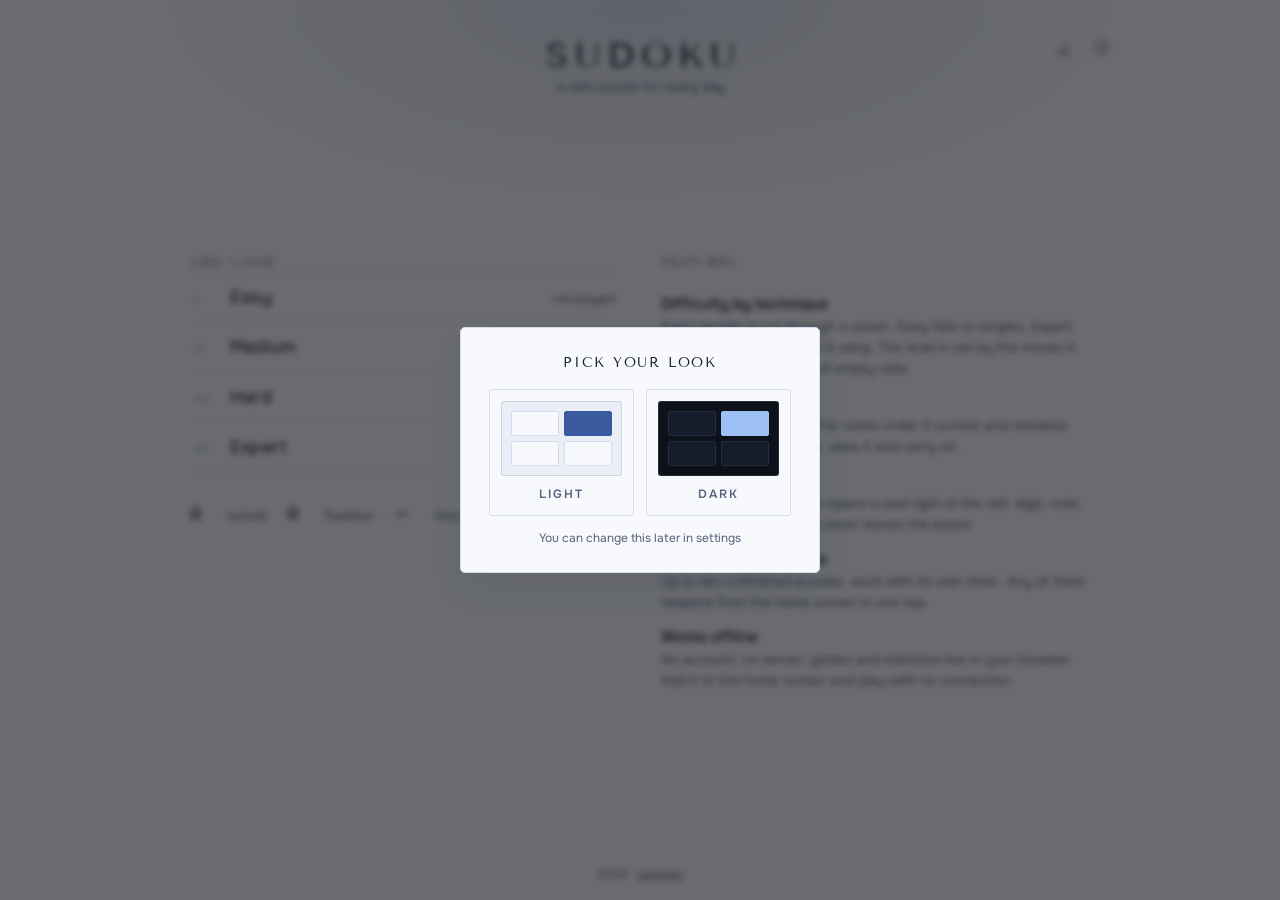
==== commit 6d177473: "new typography and bigger board digits, rework win screen and settings" ====
--- a/Sudoku.html
+++ b/Sudoku.html
@@ -26,28 +26,45 @@
 <link rel="apple-touch-icon" href="icons/icon-180.png">
 <link rel="icon" href="data:image/svg+xml,%3Csvg xmlns='http://www.w3.org/2000/svg' viewBox='0 0 32 32'%3E%3Crect width='32' height='32' rx='7' fill='%230d1119'/%3E%3Cg stroke='%239ec1f5' stroke-width='.9' opacity='.55'%3E%3Cpath d='M11.3 6v20M20.7 6v20M6 11.3h20M6 20.7h20'/%3E%3C/g%3E%3Ctext x='16' y='22.5' font-size='15' text-anchor='middle' fill='%239ec1f5' font-family='Georgia,serif' font-weight='700'%3E9%3C/text%3E%3C/svg%3E">
 <style>
-@import url('https://fonts.googleapis.com/css2?family=Cinzel:wght@400;500;600&family=Cormorant+Garamond:ital,wght@0,300;0,400;0,500;0,600;0,700;1,300;1,400&display=swap');
+@import url('https://fonts.googleapis.com/css2?family=Tenor+Sans&family=Onest:wght@300;400;500;600;700&family=Lora:wght@400;500;600;700&display=swap');
 /* Angelic core. Светлая — холодный перламутр с лиловым подтоном и сусальным золотом;
    тёмная — глубокая полуночная синь с тем же золотом. Третьей темы нет намеренно. */
+/* Три гарнитуры с разными работами: Tenor Sans — логотип и рубрики, Onest — весь текст,
+   Lora — только цифры (поле, нумпад, таймер, статистика). Все три с кириллицей. */
+:root{
+  --f-disp:'Tenor Sans',system-ui,sans-serif;
+  --f-body:Onest,system-ui,sans-serif;
+  --f-num:Lora,Georgia,serif;
+}
 :root, html[data-theme="light"]{
   --bg:#ebeef6; --panel:#f7f9fd; --panel2:#ffffff; --line:#d7dced; --line-strong:#1b2130;
-  --text:#1b2130; --muted:#5e6880; --accent:#3a5aa0; --accent-text:#ffffff; --accent-soft:#dbe3f5;
+  --text:#1b2130; --muted:#57617a; --accent:#3a5aa0; --accent-text:#ffffff; --accent-soft:#dbe3f5;
   --accent2:#6f5fa8; --accent2-soft:#e5e0f4;
-  --error:#b04a52; --error-soft:rgba(176,74,82,.12); --note:#5e6880; --given:#1b2130; --user:#3a5aa0;
-  --cell-sel:#c3d1ee; --cell-hl:#e3e8f4; --cell-same:#d3dcf0;
+  --error:#b04a52; --error-soft:rgba(176,74,82,.12); --note:#4d5871; --given:#1b2130; --user:#3a5aa0;
+  --cell-sel:#b9c9ec; --cell-hl:#dde4f3; --cell-same:#cbd6ef; --hyp-soft:#e6dff8; --note-sel:#3c4761;
   --shadow:0 18px 44px rgba(30,45,80,.11);
   --rule:rgba(58,90,160,.42); --frame:rgba(58,90,160,.30);
   --halo:radial-gradient(ellipse 58% 34% at 50% 0%, rgba(58,90,160,.13), transparent 68%);
+  --halo-win:radial-gradient(ellipse 30% 58% at var(--wgx) var(--wgy),
+    rgba(255,255,255,1) 0%, rgba(233,241,255,.96) 16%, rgba(158,186,235,.62) 34%, rgba(58,90,160,.24) 54%, rgba(34,52,92,.05) 74%, rgba(34,52,92,.10) 100%);
+  --glow-edge:rgba(58,90,160,.62);
+  --pop:#ffffff; --pop-shadow:0 16px 38px rgba(24,37,66,.24), 0 2px 8px rgba(24,37,66,.14);
+  --key-bg:#ffffff; --key-line:#cdd5e8;
 }
 html[data-theme="dark"]{
   --bg:#0d1119; --panel:#151c2b; --panel2:#1c2434; --line:#252c3d; --line-strong:#e4e9f4;
-  --text:#e4e9f4; --muted:#7f8aa3; --accent:#9ec1f5; --accent-text:#0d1119; --accent-soft:rgba(158,193,245,.20);
+  --text:#e4e9f4; --muted:#8b96af; --accent:#9ec1f5; --accent-text:#0d1119; --accent-soft:rgba(158,193,245,.20);
   --accent2:#bda9ef; --accent2-soft:rgba(189,169,239,.20);
-  --error:#e2848c; --error-soft:rgba(226,132,140,.18); --note:#8b96ae; --given:#e4e9f4; --user:#9ec1f5;
-  --cell-sel:#2c3d61; --cell-hl:#19212f; --cell-same:#233049;
+  --error:#e2848c; --error-soft:rgba(226,132,140,.18); --note:#98a3bb; --given:#e4e9f4; --user:#9ec1f5;
+  --cell-sel:#34486f; --cell-hl:#1d2637; --cell-same:#293857; --hyp-soft:rgba(189,169,239,.19); --note-sel:#c9d3e6;
   --shadow:0 18px 44px rgba(0,0,0,.5);
   --rule:rgba(158,193,245,.36); --frame:rgba(158,193,245,.24);
   --halo:radial-gradient(ellipse 58% 34% at 50% 0%, rgba(158,193,245,.14), transparent 68%);
+  --halo-win:radial-gradient(ellipse 30% 58% at var(--wgx) var(--wgy),
+    rgba(244,250,255,.60) 0%, rgba(158,193,245,.38) 18%, rgba(158,193,245,.15) 40%, transparent 70%);
+  --glow-edge:rgba(158,193,245,.62);
+  --pop:#232e44; --pop-shadow:0 16px 38px rgba(0,0,0,.62), 0 2px 8px rgba(0,0,0,.45);
+  --key-bg:#1a2333; --key-line:#3b4963;
 }
 #home{max-width:560px; margin:0 auto; width:100%}
 /* широкий экран: две колонки, справа «Возможности» — прокрутки нет */
@@ -56,11 +73,11 @@
   #home>.hsec, #home>.tot{grid-column:1}
   #home>.howto{grid-column:2; grid-row:1/span 4; border-top:0; padding-top:0}
 }
-body:not(.in-game) main{padding-top:22px}
+/* главный экран стоит по центру: пустота делится поровну сверху и снизу */
+body:not(.in-game) main{display:flex; flex-direction:column; justify-content:center}
 /* низкий экран: поджимаем ритм, чтобы главная влезала целиком */
 @media (max-height:760px){
   header{padding:20px 18px 6px}
-  body:not(.in-game) main{padding-top:10px}
   .hsec{margin-bottom:20px}
   .tot{margin-bottom:20px}
   .diff-btn{padding:11px 4px 10px}
@@ -68,45 +85,45 @@
   .howto dt{margin-top:10px}
 }
 .hsec{margin:0 0 30px}
-.hsec h2{font-family:'Cormorant Garamond',Georgia,serif; font-size:13px; letter-spacing:.1em;
-  text-transform:uppercase; color:var(--muted); font-weight:600; margin:0 0 2px}
+.hsec h2{font-family:var(--f-disp); font-size:12px; letter-spacing:.13em;
+  text-transform:uppercase; color:var(--muted); font-weight:400; margin:0 0 2px}
 .diff-grid{display:flex; flex-direction:column}
 .diff-btn{position:relative; display:flex; align-items:baseline; gap:14px; width:100%;
   background:transparent; border:0; border-top:1px solid var(--line);
   padding:14px 4px 13px; cursor:pointer; text-align:left; color:var(--text);
   font-family:inherit; transition:color .18s, padding-left .18s}
 .diff-btn:last-child{border-bottom:1px solid var(--line)}
-.diff-btn i{font-family:Cinzel,Georgia,serif; font-style:normal; font-size:11px; color:var(--accent);
+.diff-btn i{font-family:var(--f-disp); font-style:normal; font-size:11px; color:var(--accent);
   letter-spacing:.1em; width:22px; flex:none; opacity:.75; transition:opacity .18s}
-.diff-btn b{flex:1; font-size:20px; font-weight:400; letter-spacing:.01em}
-.diff-btn span{font-size:13px; color:var(--muted); font-weight:300; font-style:italic}
+.diff-btn b{flex:1; font-size:18px; font-weight:400; letter-spacing:.01em}
+.diff-btn span{font-size:12.5px; color:var(--muted); font-weight:400}
 .diff-btn:hover,.diff-btn:focus-visible{color:var(--accent); padding-left:12px; outline:none}
 .diff-btn:hover i,.diff-btn:focus-visible i{opacity:1}
 .cont-row{display:flex; align-items:stretch; border-top:1px solid var(--line)}
 .cont-row:last-child{border-bottom:1px solid var(--line)}
 .cont-open{flex:1; display:flex; justify-content:space-between; align-items:baseline; gap:12px;
   background:transparent; border:0; padding:14px 4px 13px; cursor:pointer; color:var(--text);
-  font-family:inherit; font-size:19px; font-weight:400; text-align:left; transition:color .18s, padding-left .18s}
+  font-family:inherit; font-size:17.5px; font-weight:400; text-align:left; transition:color .18s, padding-left .18s}
 .cont-open:hover{color:var(--accent); padding-left:12px}
-.cont-open small{color:var(--muted); font-size:13px; font-style:italic; font-weight:300}
+.cont-open small{color:var(--muted); font-size:12.5px; font-weight:400}
 .cont-del{flex:none; width:40px; background:transparent; border:0; color:var(--muted);
   cursor:pointer; display:flex; align-items:center; justify-content:center; transition:color .18s}
 .cont-del svg{width:15px; height:15px; stroke:currentColor; fill:none; stroke-width:1.2; stroke-linecap:square}
 .cont-del:hover{color:var(--error)}
 .tot{display:flex; flex-wrap:wrap; align-items:baseline; gap:4px 20px; margin:0 0 30px;
-  color:var(--muted); font-size:14px; font-style:italic; font-weight:300}
-.tot b{font-style:normal; font-weight:400; font-size:19px; color:var(--text); margin-right:5px}
+  color:var(--muted); font-size:13px; font-weight:400}
+.tot b{font-family:var(--f-num); font-weight:500; font-size:18px; color:var(--text); margin-right:5px}
 .howto{border-top:1px solid var(--line); padding-top:14px}
-.howto h2{font-family:'Cormorant Garamond',Georgia,serif; font-size:13px; letter-spacing:.1em;
-  text-transform:uppercase; color:var(--muted); font-weight:600; margin:0}
+.howto h2{font-family:var(--f-disp); font-size:12px; letter-spacing:.13em;
+  text-transform:uppercase; color:var(--muted); font-weight:400; margin:0}
 .howto dl{margin:12px 0 0; display:grid; gap:0}
-.howto dt{font-size:17px; font-weight:400; margin-top:13px}
-.howto dd{margin:2px 0 0; font-size:14px; color:var(--muted); font-weight:300; line-height:1.55}
+.howto dt{font-size:15.5px; font-weight:500; margin-top:13px}
+.howto dd{margin:3px 0 0; font-size:13.5px; color:var(--muted); font-weight:400; line-height:1.55}
 *{box-sizing:border-box; -webkit-tap-highlight-color:transparent}
 html,body{height:100%}
 body{margin:0; background:var(--bg); color:var(--text);
   font-variant-numeric:lining-nums tabular-nums; font-feature-settings:'lnum' 1,'tnum' 1;
-  font-family:'Cormorant Garamond',Georgia,serif;
+  font-family:var(--f-body);
   -webkit-font-smoothing:antialiased; text-rendering:optimizeLegibility;
   min-height:100vh; display:flex; flex-direction:column; align-items:center;
   transition:background .25s,color .25s}
@@ -116,10 +133,12 @@
 button{font-family:inherit; color:inherit}
 :focus-visible{outline:2px solid var(--accent); outline-offset:2px; border-radius:3px}
 header{width:100%; max-width:940px; display:flex; flex-direction:column; align-items:center; gap:2px; padding:34px 18px 10px; position:relative}
-header h1{font-family:Cinzel,Georgia,serif; font-size:38px; font-weight:500; letter-spacing:.2em; margin:0 0 0 .2em}
-.tagline{margin:0; color:var(--muted); font-size:14px}
+header h1{font-family:var(--f-disp); font-size:35px; font-weight:400; letter-spacing:.2em; margin:0 0 0 .2em}
+.tagline{margin:0; color:var(--muted); font-size:13px}
 body.in-game .tagline{display:none}
 header .iconbtn{position:absolute; top:30px}
+#backBtn{display:none}
+body.in-game #backBtn{display:flex; margin-left:-6px; margin-right:4px}
 header #statsBtn{right:calc(50% - 440px)}
 header #setBtn{right:calc(50% - 478px)}
 @media(max-width:990px){header #statsBtn{right:60px} header #setBtn{right:16px}}
@@ -128,20 +147,17 @@
 .iconbtn:hover{color:var(--text); background:var(--panel)}
 .iconbtn svg{width:19px; height:19px; stroke:currentColor; fill:none; stroke-width:1.2; stroke-linecap:square; stroke-linejoin:miter}
 main{width:100%; max-width:940px; padding:6px 18px 26px; flex:1}
-#game{max-width:clamp(320px, calc(100vh - 300px), 540px); margin:0 auto}
-body.has-hint #game{max-width:clamp(320px, calc(100vh - 356px), 540px)}
+#game{container-type:inline-size; max-width:clamp(320px, calc(100vh - 328px), 540px); margin:0 auto}
 @supports (height:100dvh){
-  #game{max-width:clamp(320px, calc(100dvh - 300px), 540px)}
-  body.has-hint #game{max-width:clamp(320px, calc(100dvh - 356px), 540px)}
+  #game{max-width:clamp(320px, calc(100dvh - 328px), 540px)}
 }
 body.in-game header{flex-direction:row; align-items:center; padding:14px 18px 4px}
-body.in-game header h1{font-size:24px; flex:1; text-align:left; cursor:pointer}
-body.in-game header h1:hover{color:var(--accent)}
+body.in-game header h1{font-size:24px; flex:1; text-align:left}
 body.in-game header .iconbtn{position:static}
-.site-foot{width:100%; max-width:940px; text-align:center; padding:6px 18px 18px; font-size:12px; color:var(--muted)}
+.site-foot{width:100%; max-width:940px; text-align:center; padding:6px 18px 18px; font-size:11.5px; color:var(--muted)}
 .site-foot a{color:var(--muted)}
 .site-foot a:hover{color:var(--text)}
-body.in-game .site-foot{display:none}
+body.in-game .site-foot{padding:4px 18px 10px; font-size:10.5px; opacity:.75}
 /* Нимб: свет, падающий сверху. */
 body::before{content:''; position:fixed; inset:0; background:var(--halo); pointer-events:none; z-index:0; transition:opacity .3s}
 body.in-game::before{opacity:.4}
@@ -164,23 +180,17 @@
 .wp-dark i.a{background:#9ec1f5; border-color:#9ec1f5}
 .hidden{display:none !important}
 @media(min-height:640px){body.in-game{overflow:hidden}}
-/* главный экран */
-@media (max-width:600px){
-  header h1{font-size:25px; letter-spacing:.15em; margin-left:.15em}
-  .tagline{font-size:12px}
-  main{padding:6px 12px 20px}
-  body.in-game header{padding:10px 12px 2px}
-  body.in-game header h1{font-size:20px}
-}
-
-/* ===== мобильный режим: игра целиком в один экран, крупные тач-цели ===== */
+/* ===== телефон: каркас страницы. Всё, что спорит с базовыми правилами,
+   лежит в «мобильных переопределениях» в конце файла ===== */
 @media (max-width:600px){
   html{-webkit-text-size-adjust:100%}
   body{-webkit-touch-callout:none; touch-action:manipulation;
     padding-left:env(safe-area-inset-left); padding-right:env(safe-area-inset-right)}
   button{touch-action:manipulation}
   header{padding:22px 14px 8px}
+  header h1{font-size:25px; letter-spacing:.15em; margin-left:.15em}
   header .iconbtn{top:20px; width:40px; height:40px}
+  .tagline{font-size:12px}
   @supports (height:100dvh){ body{min-height:100dvh} }
 
   main{padding:4px 10px calc(14px + env(safe-area-inset-bottom))}
@@ -190,36 +200,14 @@
   /* шапка и поле центрируются как одна группа, иначе под логотипом зияет дыра */
   body.in-game{justify-content:center}
   body.in-game header{padding:calc(6px + env(safe-area-inset-top)) 12px 2px}
-
-  /* поле подгоняется под остаток высоты, чтобы клавиатура всегда была видна */
+  body.in-game header h1{font-size:20px}
+
   #game{max-width:100%}
-  body.has-hint #game{max-width:100%}
-  /* под доску отдаём всё, кроме шапки, строки состояния, панели и цифр */
-  .board-wrap{max-width:min(100%, calc(100vh - 240px)); margin:0 auto}
-  body.has-hint .board-wrap{max-width:min(100%, calc(100vh - 288px))}
+  /* под доску отдаём всё, кроме шапки, строки состояния, панели, цифр и подписи */
+  .board-wrap{max-width:min(100%, calc(100vh - 268px)); margin:0 auto}
   @supports (height:100dvh){
-    .board-wrap{max-width:min(100%, calc(100dvh - 240px))}
-    body.has-hint .board-wrap{max-width:min(100%, calc(100dvh - 288px))}
-  }
-  .topbar{margin:2px 0 8px; font-size:12.5px}
-  .topbar .tbtn{padding:6px 4px}
-  #board{border-radius:5px}
-  .cell{font-size:clamp(19px,6.2vw,30px)}
-  .cell .notes span{font-size:clamp(10px,2.9vw,13px)}
-
-  /* панель действий: переносится по строкам, зона нажатия крупнее */
-  .controls{margin-top:10px}
-  .ctl{padding:9px 1px 7px; font-size:9px; letter-spacing:.02em; gap:4px; min-height:50px}
-  .ctl span{max-width:100%; overflow:hidden; text-overflow:ellipsis; white-space:nowrap}
-
-  /* цифры одним рядом, но с высокой кнопкой — попадать пальцем удобно */
-  .numpad{display:flex; flex-wrap:wrap; justify-content:center; gap:7px; margin-top:9px}
-  .num{flex:0 0 calc(20% - 6px); aspect-ratio:1.25; font-size:26px; font-weight:400; border-radius:3px}
-  .num small{right:7px; bottom:5px; font-size:10.5px}
-
-  /* всплывающий выбор цифры крупнее */
-  #picker{grid-template-columns:repeat(3,52px); gap:6px}
-  #picker button{font-size:19px}
+    .board-wrap{max-width:min(100%, calc(100dvh - 268px))}
+  }
 }
 /* на низких экранах — обычная прокрутка вместо подгонки в экран */
 @media (max-width:600px) and (max-height:560px){
@@ -230,22 +218,23 @@
 #contList::-webkit-scrollbar-track{background:var(--panel2); border-radius:5px}
 #contList::-webkit-scrollbar-thumb{background:var(--line); border-radius:5px}
 /* верхняя панель игры */
-.topbar{display:flex; align-items:center; justify-content:space-between; margin:4px 0 12px; font-size:13px; color:var(--muted); gap:6px}
+.topbar{display:flex; align-items:center; justify-content:space-between; margin:4px 0 12px; font-size:12.5px; color:var(--muted); gap:6px}
 .topbar .t-item{font-weight:500}
-.topbar .t-item b{color:var(--text); font-weight:600; font-variant-numeric:tabular-nums}
+.topbar .t-item b{font-family:var(--f-num); color:var(--text); font-weight:600; font-variant-numeric:tabular-nums}
 .topbar .tbtn{background:none; border:none; color:var(--muted); cursor:pointer; font-size:13px; font-weight:600; padding:9px; margin:-9px -6px -9px 0; min-width:40px; min-height:40px; display:flex; align-items:center; justify-content:flex-end; gap:4px}
 .topbar .tbtn:hover{color:var(--text)}
-.topbar .tbtn svg{width:16px; height:16px; stroke:currentColor; fill:none; stroke-width:1.2; stroke-linecap:square}
+.topbar .tbtn svg{width:16px; height:16px; stroke:currentColor; fill:none; stroke-width:1.2; stroke-linecap:square; stroke-linejoin:miter}
 /* поле */
 .board-wrap{position:relative}
-#board{position:relative; display:grid; grid-template-columns:repeat(9,1fr); grid-template-rows:repeat(9,1fr); width:100%; aspect-ratio:1;
+#board{position:relative; container-type:inline-size;
+  display:grid; grid-template-columns:repeat(9,1fr); grid-template-rows:repeat(9,1fr); width:100%; aspect-ratio:1;
   border:1px solid var(--frame); border-radius:6px; overflow:hidden; background:var(--panel);
   user-select:none; touch-action:manipulation; box-shadow:var(--shadow)}
 #board.notes-on .cell.sel{box-shadow:inset 0 0 0 2px var(--accent); z-index:4}
 #board.hyp-on .cell.sel{background:var(--accent2-soft); box-shadow:inset 0 0 0 2px var(--accent2); z-index:4}
 .cell{position:relative; display:flex; align-items:center; justify-content:center; touch-action:manipulation;
   font-variant-numeric:lining-nums tabular-nums; font-feature-settings:'lnum' 1,'tnum' 1;
-  font-size:clamp(17px,4.6vw,27px); font-weight:600; cursor:pointer; background:transparent;
+  font-family:var(--f-num); font-size:6.4cqw; line-height:1; font-weight:600; cursor:pointer; background:transparent;
   color:var(--user)}
 .cell.given{color:var(--given); font-weight:600}
 .cell.hypv{color:var(--accent2); font-weight:600; text-decoration:underline dashed; text-decoration-thickness:2px; text-underline-offset:4px}
@@ -262,11 +251,17 @@
 .cell:nth-child(81){border-bottom-right-radius:5px}
 .cell.hl{background:var(--cell-hl)}
 .cell.same{background:var(--cell-same)}
+/* Черновик виден фоном всё время, пока цифра в клетке, а не только при выборе. */
+.cell.hypv{background:var(--hyp-soft)}
 .cell.sel{background:var(--cell-sel); box-shadow:inset 0 0 0 2px var(--accent); z-index:4}
+.cell.hypv.sel{background:var(--accent2-soft); box-shadow:inset 0 0 0 2px var(--accent2)}
 .cell.err{color:var(--error); background:var(--error-soft); font-weight:700}
 .cell.err.sel{background:var(--cell-sel); box-shadow:inset 0 0 0 2px var(--error); z-index:4}
 .cell .notes{position:absolute; inset:1px; display:grid; grid-template-columns:repeat(3,1fr); grid-template-rows:repeat(3,1fr); pointer-events:none}
-.cell .notes span{font-size:clamp(9px,2.2vw,12.5px); color:var(--note); opacity:1; display:flex; align-items:center; justify-content:center; font-weight:500}
+.cell .notes span{font-family:var(--f-num); font-size:2.5cqw; line-height:1; color:var(--note); opacity:1; display:flex; align-items:center; justify-content:center; font-weight:600}
+/* На выбранной клетке заливка съедает контраст заметок до 4.3:1 в светлой и 3.6:1 в тёмной.
+   Поднимаем цвет только там: на пустом поле заметки не должны спорить с цифрами. */
+.cell.sel .notes span{color:var(--note-sel)}
 .cell .notes span.nhl{color:var(--accent); font-weight:700; opacity:1}
 .cell.pop{animation:pop .16s ease-out}
 @keyframes pop{from{transform:scale(.9); opacity:.6}to{transform:none; opacity:1}}
@@ -274,42 +269,86 @@
 @keyframes uflash{0%{background:var(--accent-soft)}100%{background:transparent}}
 .cell.wave{animation:wave .5s ease-out both}
 @keyframes wave{0%{transform:scale(1)}45%{transform:scale(1.08); color:var(--accent)}100%{transform:scale(1)}}
+/* Победа: поле остаётся на экране, панель управления уступает место итогу,
+   а сверху на пару секунд разгорается тот же нимб, что и на странице. */
+body.won .controls, body.won .numpad, body.won #pickHint{display:none}
+/* Кнопка паузы прячется, но место держит: без неё верхняя строка сжимается и поле подпрыгивает. */
+body.won .topbar .tbtn{visibility:hidden; pointer-events:none}
+.win-lead{font-family:var(--f-disp); font-size:11px; letter-spacing:.16em; text-transform:uppercase;
+  color:var(--accent); margin-bottom:7px}
+#winPanel{border-top:1px solid var(--line); margin-top:16px; padding-top:14px;
+  animation:winIn .55s cubic-bezier(.2,.7,.3,1) both}
+@keyframes winIn{from{opacity:0; transform:translateY(12px)}to{opacity:1; transform:none}}
+.win-head{display:flex; align-items:baseline; gap:16px; flex-wrap:wrap}
+.win-meta{display:flex; flex-direction:column; gap:1px; flex:1; min-width:0}
+.win-foot{display:flex; align-items:center; gap:20px; margin-top:13px}
+.win-grid{flex:1; min-width:0}
+.win-act{display:flex; gap:10px; flex:none}
+@media (max-width:620px){
+  .win-foot{flex-direction:column; align-items:stretch; gap:12px}
+  .win-act .btn{flex:1}
+}
+/* если панель всё же выше остатка экрана — пусть лучше прокрутится, чем обрежется */
+body.won.in-game{overflow:auto}
+/* На телефоне игра центрируется по высоте, поэтому более высокая панель результата
+   утащила бы доску вверх. Запоминаем отступ до победы и держим его. */
+@media (max-width:600px){
+  body.won.in-game{justify-content:flex-start; padding-top:var(--won-top,0px)}
+}
+#winGlow{position:fixed; inset:0; pointer-events:none; z-index:6; opacity:0;
+  --wgx:50%; --wgy:-4%; background:var(--halo-win)}
+#winGlow.on{opacity:.62; animation:haloIn 2.9s cubic-bezier(.22,.68,.3,1) forwards}
+@keyframes haloIn{
+  0%{opacity:0; transform:scale(.84) translateY(-5%)}
+  20%{opacity:.88; transform:scale(1.04) translateY(0)}
+  58%{opacity:.7; transform:scale(1)}
+  100%{opacity:.6; transform:scale(1)}
+}
+/* Свет падает сверху и садится на доску. Ореол по краю нужен светлой теме:
+   на почти белом фоне только он и читается как свет. */
+body.won #board{box-shadow:0 -26px 80px -14px var(--glow-edge), 0 -10px 40px -14px var(--glow-edge), var(--shadow)}
+#board{transition:box-shadow .9s ease-out}
 #pauseOverlay{position:absolute; inset:0; background:var(--panel); border-radius:6px;
   display:flex; flex-direction:column; align-items:center; justify-content:center; gap:14px; z-index:5}
 #pauseOverlay p{color:var(--muted); margin:0; font-weight:600}
 /* всплывающее окно выбора цифры */
-#picker{position:absolute; z-index:8; background:var(--panel2); border:1px solid var(--line);
+#picker{position:absolute; z-index:8; background:var(--pop); border:1px solid var(--frame);
   border-radius:5px; padding:8px; display:grid; grid-template-columns:repeat(3,46px); gap:5px;
-  box-shadow:var(--shadow); animation:mIn .15s ease-out}
-#picker button{width:100%; aspect-ratio:1; border-radius:3px; border:1px solid var(--line);
-  background:transparent; font-family:inherit; font-size:22px; font-weight:400; color:var(--text);
+  box-shadow:var(--pop-shadow); animation:mIn .15s ease-out}
+#picker button{width:100%; aspect-ratio:1; border-radius:4px; border:1px solid var(--key-line);
+  border-bottom-width:2px; background:var(--key-bg); font-family:var(--f-num); font-size:21px; font-weight:500; color:var(--text);
   font-variant-numeric:lining-nums tabular-nums; font-feature-settings:'lnum' 1,'tnum' 1;
   cursor:pointer; display:flex; align-items:center; justify-content:center;
   transition:border-color .12s, color .12s, background .12s}
 #picker button:hover{border-color:var(--accent); color:var(--accent)}
-#picker button:active{background:var(--accent-soft)}
+#picker button:active{background:var(--accent-soft); transform:translateY(1px); border-bottom-width:1px}
 #picker button.done{opacity:.25; pointer-events:none}
-#picker .pk-x{grid-column:1/-1; width:100%; aspect-ratio:auto; height:32px; color:var(--muted); font-size:11px; font-weight:600; letter-spacing:.08em; text-transform:uppercase; border-radius:3px}
+#picker .pk-x{grid-column:1/-1; width:100%; aspect-ratio:auto; height:32px; color:var(--muted); font-size:12px; font-weight:500; letter-spacing:.01em; border-radius:4px; border-bottom-width:1px}
 #picker .pk-x svg{width:15px; height:15px; stroke:currentColor; fill:none; stroke-width:1.2; stroke-linecap:square; margin-right:6px}
 #picker .pk-mode{grid-column:1/-1; display:flex; gap:4px; margin-bottom:2px}
-#picker .pk-mode button{flex:1; aspect-ratio:auto; height:32px; border-radius:3px; border:1px solid var(--line);
-  background:transparent; color:var(--muted); width:auto; padding:0}
+#picker .pk-mode button{flex:1; aspect-ratio:auto; height:32px; border-radius:4px; border:1px solid var(--key-line);
+  border-bottom-width:1px; background:var(--key-bg); color:var(--muted); width:auto; padding:0}
 #picker .pk-mode svg{width:16px; height:16px; stroke:currentColor; fill:none; stroke-width:1.2; stroke-linecap:square; stroke-linejoin:miter}
 #picker .pk-mode button.on{background:var(--accent-soft); border-color:var(--accent); color:var(--accent)}
 #picker .pk-mode button.on[data-m="hyp"]{background:var(--accent2-soft); border-color:var(--accent2); color:var(--accent2)}
 #picker button[data-v]{position:relative}
-#picker button[data-v] small{position:absolute; right:5px; bottom:3px; font-size:9px; font-weight:400; font-style:italic; color:var(--muted); line-height:1}
+#picker button[data-v] small{position:absolute; right:5px; bottom:3px; font-size:10px; font-weight:500; color:var(--muted); line-height:1}
 #picker.mode-note button[data-v]{color:var(--accent); border-color:var(--accent-soft); background:var(--accent-soft)}
 #picker.mode-hyp button[data-v]{color:var(--accent2); border-color:var(--accent2-soft); background:var(--accent2-soft)}
 #picker.mode-note button[data-v].done, #picker.mode-hyp button[data-v].done{opacity:.22}
+/* Раскраска по режиму специфичнее простого :hover, поэтому наведение описано отдельно и ниже неё. */
+#picker .pk-mode button:not(.on):hover,
+#picker.mode-note button[data-v]:hover{border-color:var(--accent); color:var(--accent)}
+#picker.mode-hyp button[data-v]:hover{border-color:var(--accent2); color:var(--accent2)}
 /* управление */
 .controls{display:flex; flex-wrap:wrap; margin-top:16px;
-  border-top:1px solid var(--line); border-bottom:1px solid var(--line)}
-.ctl{flex:1 1 auto; background:transparent; border:0;
-  padding:11px 6px 9px; cursor:pointer; color:var(--muted); font-family:inherit;
-  font-size:10px; font-weight:600; letter-spacing:.06em; text-transform:uppercase;
+  border:1px solid var(--line); border-radius:3px; overflow:hidden}
+.ctl{flex:1 1 0; min-width:0; background:transparent; border:0;
+  padding:11px 5px 9px; cursor:pointer; color:var(--muted); font-family:inherit;
+  font-size:clamp(8px,2.5cqw,11px); font-weight:500; letter-spacing:.01em;
   display:flex; flex-direction:column; align-items:center; gap:5px;
   transition:color .15s, background .15s}
+.ctl span{max-width:100%; overflow:hidden; text-overflow:ellipsis; white-space:nowrap}
 .ctl svg{width:19px; height:19px; stroke:currentColor; fill:none; stroke-width:1.2;
   stroke-linecap:square; stroke-linejoin:miter}
 .ctl + .ctl{border-left:1px solid var(--line)}
@@ -318,14 +357,15 @@
 .ctl.on2{color:var(--accent2); background:var(--accent2-soft)}
 .ctl:disabled{opacity:.32; cursor:default}
 .numpad{display:grid; grid-template-columns:repeat(9,1fr); gap:6px; margin-top:10px}
-.num{position:relative; touch-action:manipulation; background:transparent;
-  border:1px solid var(--line); border-radius:3px; aspect-ratio:.78; cursor:pointer;
-  font-family:inherit; font-size:clamp(20px,5.2vw,28px); font-weight:400; color:var(--text);
+.num{position:relative; touch-action:manipulation; background:var(--key-bg);
+  border:1px solid var(--key-line); border-bottom-width:2px; border-radius:4px; aspect-ratio:.78; cursor:pointer;
+  font-family:var(--f-num); font-size:clamp(18px,4.5vw,26px); font-weight:500; color:var(--text);
   font-variant-numeric:lining-nums tabular-nums; font-feature-settings:'lnum' 1,'tnum' 1;
   display:flex; align-items:center; justify-content:center;
   transition:border-color .12s, color .12s, background .12s}
-.num small{position:absolute; right:6px; bottom:4px; font-size:10px; color:var(--muted); font-weight:400; font-style:italic; line-height:1}
+.num small{position:absolute; right:6px; bottom:4px; font-size:11.5px; color:var(--muted); font-weight:500; line-height:1}
 .num:hover{border-color:var(--accent); color:var(--accent)}
+.num:active{transform:translateY(1px); border-bottom-width:1px}
 .num:active{background:var(--accent-soft)}
 .num.done{opacity:.22; pointer-events:none}
 .num.hl{border-color:var(--accent); color:var(--accent); background:var(--accent-soft)}
@@ -337,7 +377,7 @@
 .numpad.mode-hyp .num.armed{border-color:var(--accent2); color:var(--accent2); background:var(--accent2-soft); box-shadow:inset 0 0 0 1px var(--accent2)}
 /* кнопки, модалки */
 .btn{background:var(--accent); color:var(--accent-text); border:1px solid var(--accent); border-radius:3px;
-  padding:11px 24px; font-family:inherit; font-size:12px; font-weight:600; letter-spacing:.14em;
+  padding:11px 24px; font-family:inherit; font-size:11px; font-weight:600; letter-spacing:.14em;
   text-transform:uppercase; cursor:pointer; transition:background .15s, color .15s}
 .btn:hover{background:transparent; color:var(--accent)}
 .btn.ghost{background:transparent; color:var(--muted); border-color:var(--line)}
@@ -351,57 +391,63 @@
   padding:26px 28px; width:100%; max-width:640px; max-height:88vh; overflow-y:auto; box-shadow:var(--shadow);
   animation:mIn .22s ease-out}
 @keyframes mIn{from{transform:translateY(8px); opacity:0}to{transform:none; opacity:1}}
-.modal h2{font-family:'Cormorant Garamond',Georgia,serif; text-transform:uppercase; margin:0 0 14px; font-size:15px; font-weight:500; letter-spacing:.1em}
-.modal h3{margin:22px 0 9px; font-family:'Cormorant Garamond',Georgia,serif; font-size:12px; font-weight:600; color:var(--muted); text-transform:uppercase; letter-spacing:.1em}
-.modal table{width:100%; border-collapse:collapse; font-size:13px}
-.modal th{text-align:left; color:var(--muted); font-weight:600; padding:6px 4px; border-bottom:1px solid var(--line); font-size:11px}
-.modal td{padding:8px 4px; border-bottom:1px solid var(--line); font-variant-numeric:tabular-nums}
-.win-big{font-size:52px; font-weight:300; margin:10px 0 4px; font-variant-numeric:tabular-nums}
-.win-sub{color:var(--muted); font-size:14px; margin-bottom:6px; font-weight:300; font-style:italic}
-.record{color:var(--accent); font-size:13px; font-weight:600; margin-bottom:8px; letter-spacing:.03em}
-.win-sub .mk{font-style:normal; color:var(--accent)}
-.win-grid{display:grid; grid-template-columns:repeat(3,1fr); margin:18px 0 6px; border-top:1px solid var(--line); border-bottom:1px solid var(--line)}
-.win-grid div{background:transparent; border-right:1px solid var(--line); padding:14px 6px}
+.modal h2{font-family:var(--f-disp); text-transform:uppercase; margin:0 0 14px; font-size:13.5px; font-weight:400; letter-spacing:.13em}
+.modal h3{margin:22px 0 9px; font-family:var(--f-disp); font-size:11px; font-weight:400; color:var(--muted); text-transform:uppercase; letter-spacing:.13em}
+.modal table{width:100%; border-collapse:collapse; font-size:12.5px}
+.modal th{text-align:left; color:var(--muted); font-weight:600; padding:6px 4px; border-bottom:1px solid var(--line); font-size:10.5px}
+.modal td{padding:8px 4px; border-bottom:1px solid var(--line); font-family:var(--f-num); font-size:12.5px; font-variant-numeric:tabular-nums}
+.win-big{font-family:var(--f-num); font-size:40px; font-weight:400; line-height:1; font-variant-numeric:tabular-nums}
+.win-sub{color:var(--muted); font-size:13.5px; font-weight:400}
+.record{color:var(--accent); font-size:12.5px; font-weight:600; letter-spacing:.03em}
+.win-sub .mk{color:var(--accent)}
+.win-grid{display:grid; grid-template-columns:repeat(3,1fr); margin:0; border-top:1px solid var(--line); border-bottom:1px solid var(--line)}
+.win-grid div{background:transparent; border-right:1px solid var(--line); padding:9px 6px}
 .win-grid div:last-child{border-right:0}
-.win-grid b{display:block; font-size:20px; font-weight:400; font-variant-numeric:tabular-nums; margin-bottom:3px}
-.win-grid span{font-size:11px; color:var(--muted); font-weight:600; letter-spacing:.12em; text-transform:uppercase}
-.hist{font-size:12px; color:var(--muted); margin-top:14px; font-weight:500}
-.hist div{display:flex; justify-content:space-between; padding:5px 0; border-bottom:1px solid var(--line)}
+.win-grid b{display:block; font-family:var(--f-num); font-size:17px; font-weight:500; font-variant-numeric:tabular-nums; margin-bottom:3px}
+.win-grid span{font-size:10px; color:var(--muted); font-weight:600; letter-spacing:.12em; text-transform:uppercase}
+.note-line{margin:8px 0 0; font-size:12px; color:var(--muted); font-weight:400}
+.hist{font-size:12px; color:var(--muted); margin-top:6px; font-weight:400}
+.hist h3{margin:20px 0 4px}
+.hist div{display:flex; justify-content:space-between; gap:12px; padding:7px 0; border-bottom:1px solid var(--line)}
+.hist div:last-of-type{border-bottom:0}
+.hist b{font-family:var(--f-num); color:var(--text); font-weight:500; font-variant-numeric:tabular-nums}
+.hist .hist-foot{color:var(--muted); opacity:.8; font-size:11.5px; padding-top:10px}
+.btn.quiet{background:transparent; color:var(--muted); border-color:var(--line)}
+.btn.quiet:hover{color:var(--error); border-color:var(--error)}
 .modal .row{display:flex; gap:10px; margin-top:20px; justify-content:flex-end; flex-wrap:wrap}
-/* настройки: вкладки */
-.stabs{display:flex; gap:0; margin-bottom:18px; border-bottom:1px solid var(--line)}
+/* Настройки: вкладки колонкой слева, окно прижато к верху экрана.
+   Так при переключении не двигается ни заголовок, ни сами вкладки — растёт только низ. */
+#confirmModal{z-index:40}          /* поверх статистики и настроек */
+#setModal{align-items:flex-start; padding-top:min(9vh,80px)}
+#setModal .modal{max-width:900px}
+.set-body{display:grid; grid-template-columns:158px 1fr; gap:0 30px}
+.stabs{display:flex; flex-direction:column; gap:2px; border-right:1px solid var(--line); padding-right:14px}
 #tab-view .scols{display:grid; grid-template-columns:auto 1fr; gap:16px 30px; align-items:center}
 #tab-view .scols>h3{margin:0}
-#tab-game .scols{display:grid; grid-template-columns:1fr 1fr; gap:0 34px}
+#tab-game .scols{display:grid; grid-template-columns:1fr 1fr; gap:20px 34px; align-items:start}
+.modal .sgrp h3{margin:0 0 3px}
+.sgrp .toggle:last-of-type{border-bottom:0}
+.toggle:has(input:disabled){opacity:.45; cursor:default}
 @media (max-width:620px){
   #tab-view .scols{grid-template-columns:1fr; gap:0}
   #tab-view .scols>h3{margin:20px 0 9px}
   #tab-game .scols{grid-template-columns:1fr}
-}
-.stabs button{flex:1; padding:11px 0; border:0; background:transparent; color:var(--muted);
-  font-family:inherit; font-size:11px; font-weight:600; letter-spacing:.14em; text-transform:uppercase;
-  cursor:pointer; border-bottom:2px solid transparent; margin-bottom:-1px; transition:color .15s,border-color .15s}
-.stabs button:hover{color:var(--text)}
-.stabs button.on{color:var(--accent); border-bottom-color:var(--accent)}
-/* Вкладки лежат в одной ячейке: окно берёт высоту самой высокой и не скачет при переключении. */
-.stab-body{display:grid}
-.stab-body>.stab{grid-area:1/1}
-.stab-body>.stab.hidden{display:block !important; visibility:hidden; pointer-events:none}
-/* Если самая длинная вкладка в экран не влезает, общая высота дала бы прокрутку
-   в пустоту на короткой вкладке. На таких экранах каждая вкладка живёт своим ростом. */
-@media (max-height:740px){
-  .stab-body{display:block}
-  .stab-body>.stab.hidden{display:none !important}
-}
+  .set-body{grid-template-columns:1fr; gap:0}
+}
+.stabs button{padding:10px 12px; border:0; background:transparent; color:var(--muted); text-align:left;
+  font-family:inherit; font-size:13px; font-weight:500; letter-spacing:.01em; border-radius:3px;
+  cursor:pointer; transition:color .15s, background .15s}
+.stabs button:hover{color:var(--text); background:var(--cell-hl)}
+.stabs button.on{color:var(--accent); background:var(--accent-soft); font-weight:600}
 .swatches{display:grid; grid-template-columns:1fr 1fr; border:1px solid var(--line); border-radius:3px; overflow:hidden}
 .sw{width:100%; border:0; border-right:1px solid var(--line); border-radius:0; padding:12px 0; cursor:pointer;
   background:transparent; display:flex; align-items:center; justify-content:center; font-family:inherit; transition:background .15s}
 .sw:last-child{border-right:0}
 .sw.selq{background:var(--accent-soft)} .sw.selq span{color:var(--accent)}
-.sw span{font-size:12px; font-weight:600; color:var(--muted); letter-spacing:.1em; text-transform:uppercase}
+.sw span{font-size:12.5px; font-weight:500; color:var(--muted); letter-spacing:.04em}
 .posseg,.langseg{display:flex; border:1px solid var(--line); border-radius:3px; overflow:hidden}
 .posseg button,.langseg button{flex:1; padding:11px 0; border:0; border-right:1px solid var(--line);
-  background:transparent; color:var(--muted); font-family:inherit; font-size:13px; font-weight:500;
+  background:transparent; color:var(--muted); font-family:inherit; font-size:12.5px; font-weight:500;
   letter-spacing:.04em; cursor:pointer; transition:color .15s, background .15s}
 .posseg button:last-child,.langseg button:last-child{border-right:0}
 .posseg button:hover,.langseg button:hover{color:var(--text)}
@@ -415,29 +461,29 @@
   border-radius:2px; background:var(--muted); transition:transform .18s, background .18s}
 .toggle input:checked{background:var(--accent-soft); border-color:var(--accent)}
 .toggle input:checked::before{transform:translateX(15px); background:var(--accent)}
-.toggle b{display:block; font-size:16px; font-weight:400; margin-bottom:2px}
-.toggle span{font-size:13.5px; color:var(--muted); font-weight:300; line-height:1.5}
-.keys{display:grid; grid-template-columns:1fr auto; gap:0 18px; align-items:center; font-size:14px}
-.keys>*{padding:12px 0; border-bottom:1px solid var(--line)}
-.keys>*:nth-last-child(-n+2){border-bottom:0}
-.keys span:not(.kk){color:var(--text); font-weight:300}
-.keys .kk{display:flex; gap:5px; justify-content:flex-end; white-space:nowrap}
-@media (min-width:620px){
-  .keys{grid-template-columns:1fr auto 1fr auto; gap:0 18px}
-  .keys>*:nth-child(4n+3){padding-left:36px}
-}
-.keys kbd{background:transparent; border:1px solid var(--line); border-radius:3px; padding:3px 8px;
-  font-family:inherit; font-size:11px; font-weight:600; letter-spacing:.06em; color:var(--muted)}
+.toggle b{display:block; font-size:14.5px; font-weight:500; margin-bottom:2px}
+.toggle span{font-size:13px; color:var(--muted); font-weight:400; line-height:1.5}
+.keys{display:grid; gap:22px 38px}
+@media (min-width:620px){ .keys{grid-template-columns:1fr 1fr} }
+.modal .kgrp h3{margin:0 0 4px}
+.krow{display:flex; align-items:center; gap:6px 14px; flex-wrap:wrap;
+  padding:8px 0; border-bottom:1px solid var(--line); font-size:13px}
+.kgrp .krow:last-child{border-bottom:0}
+.krow>span:first-child{color:var(--text); font-weight:400}
+.krow .kk{display:flex; align-items:center; gap:4px; margin-left:auto; white-space:nowrap}
+.krow .kk.gest{color:var(--muted); font-size:12.5px}
+/* клавиша нарисована клавишей: утолщённый нижний край даёт объём без теней */
+.keys kbd{display:inline-flex; align-items:center; justify-content:center;
+  min-width:23px; height:22px; padding:0 6px; background:var(--key-bg);
+  border:1px solid var(--key-line); border-bottom-width:2px; border-radius:4px;
+  font-family:inherit; font-size:11px; font-weight:600; letter-spacing:.02em; color:var(--text)}
+.keys .sep{font-style:normal; color:var(--muted); font-size:11px; font-weight:400; padding:0 1px}
 /* тост, конфетти, оверлеи */
 #toast{position:fixed; bottom:26px; left:50%; transform:translateX(-50%) translateY(20px); opacity:0;
   background:var(--panel2); border:1px solid var(--line-strong); color:var(--text);
   padding:10px 18px; border-radius:3px; font-size:13px; font-weight:600; z-index:50;
   transition:opacity .25s, transform .25s; pointer-events:none; box-shadow:var(--shadow)}
 #toast.show{opacity:1; transform:translateX(-50%) translateY(0)}
-.confetti{position:fixed; inset:0; pointer-events:none; z-index:40; overflow:hidden}
-.confetti i{position:absolute; top:-14px; width:8px; height:13px; border-radius:2px; opacity:.95;
-  animation:fall 2.8s cubic-bezier(.2,.4,.6,1) forwards}
-@keyframes fall{to{transform:translateY(108vh) rotate(740deg); opacity:.6}}
 #genOverlay{position:fixed; inset:0; background:var(--bg); opacity:.92; z-index:30;
   display:flex; align-items:center; justify-content:center; color:var(--muted); font-size:14px; font-weight:600}
 @media (prefers-reduced-motion: reduce){
@@ -446,49 +492,67 @@
 
 /* ===== мобильные переопределения: идут последними, чтобы победить базовые правила ===== */
 @media (max-width:600px){
+  .topbar{margin:2px 0 8px}
+  /* в игре у main всего 4px полей — отрицательный отступ кнопки туда не помещается */
+  .topbar .tbtn{padding:6px 4px; margin-right:0}
+  #board{border-radius:5px}
   .numpad{display:grid; grid-template-columns:repeat(9,1fr); gap:4px; margin-top:10px}
-  .num{aspect-ratio:.72; font-size:23px; font-weight:400; border-radius:3px}
-  .num small{right:4px; bottom:3px; font-size:9px}
+  .num{aspect-ratio:.72; font-size:22px; font-weight:500; border-radius:4px}
+  .num small{right:4px; bottom:3px; font-size:10px}
   .controls{margin-top:12px}
-  .ctl{padding:11px 2px 9px; font-size:9px; letter-spacing:.02em; gap:5px; min-height:54px}
+  .ctl{padding:11px 1px 9px; letter-spacing:0; gap:5px; min-height:54px}
   .ctl svg{width:20px; height:20px}
   .diff-btn b{font-size:19px}
   .diff-btn{padding:15px 4px}
   .cont-open{font-size:18px}
-}
-@media (pointer:coarse){ #optDblRow{display:none} }
+  #picker{grid-template-columns:repeat(3,52px); gap:6px}
+  #picker button{font-size:19px}
+}
+/* мыши нет — нет и правого клика, и физической клавиатуры: эти блоки скрыты целиком */
+@media (pointer:coarse){ .only-fine{display:none !important} #tabKeysBtn{display:none} }
 @media (max-width:600px){ #posRow, #posseg{display:none} }
-@media (pointer:coarse) and (max-width:620px){ #tabKeysBtn{display:none} }
-#pickHint{margin:0 0 10px; text-align:center; font-size:13.5px; font-style:italic; font-weight:300;
-  color:var(--muted); border-top:1px solid var(--line); border-bottom:1px solid var(--line); padding:9px 0}
-#pickHint b{font-style:normal; font-weight:400; color:var(--accent)}
-/* На телефоне вкладки складываются в общую высоту, поэтому самая длинная из них
-   должна влезать в экран целиком — иначе на короткой вкладке появляется пустая прокрутка. */
+/* Подсказка живёт сбоку от доски: в потоке она отнимала бы высоту у поля.
+   Сторону выбираем ту, где больше места. */
+#pickHint{position:fixed; z-index:5; width:176px; margin:0; padding:2px 0 2px 13px;
+  text-align:left; font-size:13px; font-weight:400; line-height:1.55; color:var(--muted);
+  border-left:1px solid var(--line)}
+#pickHint.right-side{padding:2px 13px 2px 0; text-align:right;
+  border-left:0; border-right:1px solid var(--line)}
+#pickHint b{font-weight:500; color:var(--accent)}
+/* Модальные окна на узком экране: поля меньше, кегли мельче, тач-цели крупнее. */
 @media (max-width:620px){
   .modal{padding:18px 16px; max-height:94vh}
   .modal h2{margin-bottom:11px}
-  .stabs{margin-bottom:11px}
-  .stabs button{padding:8px 0}
+  /* узкий экран: вкладки строкой сверху, активную помечает подчёркивание —
+     заливка в пол-экрана выглядит тяжело */
+  .stabs{flex-direction:row; border-right:0; border-bottom:1px solid var(--line);
+    padding:0; margin-bottom:14px; gap:0}
+  .stabs button{flex:1; text-align:center; padding:12px 4px; border-radius:0;
+    border-bottom:2px solid transparent; margin-bottom:-1px}
+  .stabs button.on{background:transparent; border-bottom-color:var(--accent)}
   .modal h3{margin:14px 0 6px}
   .toggle{padding:7px 0; gap:11px}
   .toggle b{font-size:15px; margin-bottom:1px}
   .toggle span{font-size:12.5px; line-height:1.32}
   .modal .row{margin-top:12px}
   .btn{padding:12px 20px; min-height:44px}
-  .keys{font-size:12.5px}
-  .keys>*{padding:7px 0}
+  .keys{gap:16px 0}
+  .krow{font-size:13px; padding:7px 0}
 }
 </style>
 </head>
 <body>
 <header>
+  <button class="iconbtn" id="backBtn">
+    <svg viewBox="0 0 24 24"><path d="M20 12H5M11 5l-7 7 7 7"/></svg>
+  </button>
   <h1>SUDOKU</h1>
   <p class="tagline" data-i18n="tagline">спокойная головоломка на каждый день</p>
-  <button class="iconbtn" id="statsBtn" aria-label="stats">
-    <svg viewBox="0 0 24 24"><path d="M4 20h16M7 20v-6M12 20V6M17 20v-9"/></svg>
+  <button class="iconbtn" id="statsBtn">
+    <svg viewBox="0 0 24 24"><path d="M3.5 20.5h17M7.5 20.5v-5.5M12 20.5v-10.5M16.5 20.5v-15"/></svg>
   </button>
-  <button class="iconbtn" id="setBtn" aria-label="settings">
-    <svg viewBox="0 0 24 24"><path d="M4 8h16M4 16h16M13 5v6M9 13v6"/></svg>
+  <button class="iconbtn" id="setBtn">
+    <svg viewBox="0 0 24 24" style="stroke-linejoin:round; stroke-linecap:round"><circle cx="12" cy="12" r="3"/><path d="M12.22 2h-.44a2 2 0 0 0-2 2v.18a2 2 0 0 1-1 1.73l-.43.25a2 2 0 0 1-2 0l-.15-.08a2 2 0 0 0-2.73.73l-.22.38a2 2 0 0 0 .73 2.73l.15.1a2 2 0 0 1 1 1.72v.51a2 2 0 0 1-1 1.74l-.15.09a2 2 0 0 0-.73 2.73l.22.38a2 2 0 0 0 2.73.73l.15-.08a2 2 0 0 1 2 0l.43.25a2 2 0 0 1 1 1.73V20a2 2 0 0 0 2 2h.44a2 2 0 0 0 2-2v-.18a2 2 0 0 1 1-1.73l.43-.25a2 2 0 0 1 2 0l.15.08a2 2 0 0 0 2.73-.73l.22-.39a2 2 0 0 0-.73-2.73l-.15-.08a2 2 0 0 1-1-1.74v-.5a2 2 0 0 1 1-1.74l.15-.09a2 2 0 0 0 .73-2.73l-.22-.38a2 2 0 0 0-2.73-.73l-.15.08a2 2 0 0 1-2 0l-.43-.25a2 2 0 0 1-1-1.73V4a2 2 0 0 0-2-2Z"/></svg>
   </button>
 </header>
 <main>
@@ -515,12 +579,16 @@
     <section class="howto">
       <h2 data-i18n="featT">Возможности</h2>
       <dl>
-        <dt data-i18n="f1T">Правый клик по клетке</dt>
-        <dd data-i18n="f1D">Или двойной — окно с цифрами прямо у клетки</dd>
+        <dt data-i18n="f1T">Сложность по технике</dt>
+        <dd data-i18n="f1D">Каждая раздача прогоняется решателем: «Лёгкий» берётся одиночками, «Эксперт» требует скрытых пар и X-wing. Уровень задан приёмами, а не числом пустых клеток.</dd>
         <dt data-i18n="f2T">Черновик</dt>
-        <dd data-i18n="f2D">Пробуй ход пунктиром, потом прими или откати</dd>
-        <dt data-i18n="f3T">Счётчики на нумпаде</dt>
-        <dd data-i18n="f3D">Видно, сколько каждой цифры осталось</dd>
+        <dd data-i18n="f2D">Пунктирная цифра — проба. Заметки под ней целы, ошибки не считаются: не сошлось — снял и играешь дальше.</dd>
+        <dt class="only-fine" data-i18n="f3T">Ввод у клетки</dt>
+        <dd class="only-fine" data-i18n="f3D">Правый или двойной клик открывает панель прямо у клетки: цифра, заметка, черновик, стирание — рука не уходит с поля.</dd>
+        <dt data-i18n="f4T">Несколько партий сразу</dt>
+        <dd data-i18n="f4D">До десяти незаконченных раздач, у каждой свой таймер. Любая открывается с главной одним нажатием.</dd>
+        <dt data-i18n="f5T">Работает без сети</dt>
+        <dd data-i18n="f5D">Ни аккаунта, ни сервера: партии и статистика лежат в браузере. Можно поставить на домашний экран и играть офлайн.</dd>
       </dl>
     </section>
   </section>
@@ -530,8 +598,8 @@
       <span class="t-item"><b id="gDiff"></b></span>
       <span class="t-item" id="gMistWrap"><span data-i18n="errorsL">Ошибки</span>: <b id="gMist">0</b></span>
       <span class="t-item"><b id="gTimer">0:00</b></span>
-      <button class="tbtn" id="pauseBtn" aria-label="pause">
-        <svg viewBox="0 0 24 24"><path d="M9 5v14M15 5v14"/></svg>
+      <button class="tbtn" id="pauseBtn">
+        <svg viewBox="0 0 24 24"><path d="M9.5 5.5v13M14.5 5.5v13"/></svg>
       </button>
     </div>
     <p id="pickHint" class="hidden" data-i18n="pickHint">Двойной или правый клик по клетке — быстрый ввод цифры</p>
@@ -540,7 +608,7 @@
       <div id="pauseOverlay" class="hidden">
         <p data-i18n="pauseT">Пауза</p>
         <button class="btn" id="resumeBtn" data-i18n="resume">Продолжить</button>
-        <button class="btn ghost" id="restartBtn" data-i18n="restart">Начать заново</button>
+        <button class="btn quiet" id="restartBtn" data-i18n="restart">Начать заново</button>
       </div>
       <div id="picker" class="hidden"></div>
     </div>
@@ -554,27 +622,29 @@
       <button class="ctl" id="hintBtn"><svg viewBox="0 0 24 24"><path d="M9 19h6M10 22h4"/><path d="M12 3a6 6 0 0 1 4 10.5V16H8v-2.5A6 6 0 0 1 12 3Z"/></svg><span data-i18n="hint">Подсказка</span></button>
     </div>
     <div class="numpad" id="numpad"></div>
+    <section id="winPanel" class="hidden">
+      <div class="win-lead" data-i18n="winT">Решено</div>
+      <div class="win-head">
+        <b class="win-big" id="winTime"></b>
+        <div class="win-meta">
+          <span class="record hidden" id="winRecord" data-i18n="newRecord">✦ Новый рекорд уровня</span>
+          <span class="win-sub" id="winSub"></span>
+        </div>
+      </div>
+      <div class="win-foot">
+        <div class="win-grid">
+          <div><b id="winBest"></b><span data-i18n="recordL">рекорд</span></div>
+          <div><b id="winMist"></b><span data-i18n="mistakesL">ошибки</span></div>
+          <div><b id="winHints"></b><span data-i18n="hintsL">подсказки</span></div>
+        </div>
+        <div class="win-act">
+          <button class="btn ghost" id="winHome" data-i18n="menuBtn">Меню</button>
+          <button class="btn" id="winAgain" data-i18n="again">Ещё одну</button>
+        </div>
+      </div>
+    </section>
   </section>
 </main>
-
-<!-- ПОБЕДА -->
-<div class="modal-bg hidden" id="winModal">
-  <div class="modal" style="text-align:center">
-    <h2 data-i18n="winT">Решено!</h2>
-    <div class="win-big" id="winTime"></div>
-    <div class="record hidden" id="winRecord" data-i18n="newRecord">✦ Новый рекорд уровня</div>
-    <div class="win-sub" id="winSub"></div>
-    <div class="win-grid">
-      <div><b id="winBest"></b><span data-i18n="recordL">рекорд</span></div>
-      <div><b id="winMist"></b><span data-i18n="mistakesL">ошибки</span></div>
-      <div><b id="winHints"></b><span data-i18n="hintsL">подсказки</span></div>
-    </div>
-    <div class="row" style="justify-content:center">
-      <button class="btn ghost" id="winHome" data-i18n="menuBtn">Меню</button>
-      <button class="btn" id="winAgain" data-i18n="again">Ещё одну</button>
-    </div>
-  </div>
-</div>
 
 <!-- ЛИМИТ ОШИБОК -->
 <div class="modal-bg hidden" id="loseModal">
@@ -622,10 +692,11 @@
   <div class="modal">
     <h2 data-i18n="stats">Статистика</h2>
     <table id="statsTable"></table>
+    <p class="note-line" data-i18n="cleanNote">Чисто — партия без ошибок и подсказок</p>
     <div class="hist" id="histList"></div>
     <div class="row" style="justify-content:space-between">
-      <button class="btn danger" id="resetStats" data-i18n="reset">Сбросить статистику</button>
-      <button class="btn ghost" id="statsClose" data-i18n="close">Закрыть</button>
+      <button class="btn quiet" id="resetStats" data-i18n="reset">Сбросить статистику</button>
+      <button class="btn" id="statsClose" data-i18n="close">Закрыть</button>
     </div>
   </div>
 </div>
@@ -634,6 +705,7 @@
 <div class="modal-bg hidden" id="setModal">
   <div class="modal">
     <h2 data-i18n="settings">Настройки</h2>
+    <div class="set-body">
     <div class="stabs">
       <button data-tab="view" class="on" data-i18n="tabView">Вид</button>
       <button data-tab="game" data-i18n="tabGame">Игра</button>
@@ -659,40 +731,66 @@
     </div>
     <div class="stab hidden" id="tab-game">
       <div class="scols">
-      <label class="toggle"><input type="checkbox" id="optInstant">
-        <div><b data-i18n="instantT">Мгновенная проверка ошибок</b><span data-i18n="instantD">Неверные цифры сразу красным; выключено — проверка, когда поле заполнено. Действует на новые партии</span></div></label>
-      <label class="toggle"><input type="checkbox" id="optLimit">
-        <div><b data-i18n="limitT">Лимит — 3 ошибки</b><span data-i18n="limitD">После третьей ошибки — пауза с выбором: без лимита или заново (только при мгновенной проверке)</span></div></label>
-      <label class="toggle" id="optDblRow"><input type="checkbox" id="optDbl">
-        <div><b data-i18n="pickerT">Окно выбора цифры</b><span data-i18n="pickerD">Двойной или правый клик по клетке открывает окно с цифрами</span></div></label>
-      <label class="toggle"><input type="checkbox" id="optSame">
-        <div><b data-i18n="sameT">Подсветка одинаковых чисел</b><span data-i18n="sameD">При выборе клетки подсвечиваются такие же цифры и заметки</span></div></label>
-      <label class="toggle"><input type="checkbox" id="optDigitFirst">
-        <div><b data-i18n="digitFirstT">Сначала цифра, потом клетка</b><span data-i18n="digitFirstD">Нажми цифру внизу — она подсветит все такие же на поле; дальше тап по клетке ставит её. Удобно одной рукой</span></div></label>
-      <label class="toggle"><input type="checkbox" id="optCounts">
-        <div><b data-i18n="countsT">Счётчик оставшихся чисел</b><span data-i18n="countsD">Маленькая цифра на кнопках нумпада — сколько ещё осталось</span></div></label>
-      <label class="toggle"><input type="checkbox" id="optHintBtn">
-        <div><b data-i18n="hintBtnT">Кнопка «Подсказка»</b><span data-i18n="hintBtnD">Показывать в панели управления (клавиша H)</span></div></label>
-      <label class="toggle"><input type="checkbox" id="optAutoBtn">
-        <div><b data-i18n="autoBtnT">Кнопка «Авто-заметки»</b><span data-i18n="autoBtnD">Показывать в панели управления (клавиша A)</span></div></label>
+      <section class="sgrp">
+        <h3 data-i18n="grpMist">Ошибки</h3>
+        <label class="toggle"><input type="checkbox" id="optInstant">
+          <div><b data-i18n="instantT">Мгновенная проверка</b><span data-i18n="instantD">Неверная цифра краснеет сразу. Если выключить, поле проверится, когда заполнишь его целиком. Действует на новые партии</span></div></label>
+        <label class="toggle"><input type="checkbox" id="optLimit">
+          <div><b data-i18n="limitT">Лимит: три ошибки</b><span data-i18n="limitD">На третьей ошибке партия встаёт на паузу: продолжить без лимита или начать раздачу заново. Нужна мгновенная проверка</span></div></label>
+      </section>
+      <section class="sgrp">
+        <h3 data-i18n="grpInput">Ввод</h3>
+        <label class="toggle only-fine" id="optDblRow"><input type="checkbox" id="optDbl">
+          <div><b data-i18n="pickerT">Ввод у клетки</b><span data-i18n="pickerD">Правый или двойной клик открывает рядом с клеткой панель: цифра, заметка, черновик, стирание</span></div></label>
+        <label class="toggle"><input type="checkbox" id="optDigitFirst">
+          <div><b data-i18n="digitFirstT">Сначала цифра, потом клетка</b><span data-i18n="digitFirstD">Выбираешь цифру внизу, потом расставляешь её по клеткам — она остаётся выбранной. Удобно одной рукой</span></div></label>
+      </section>
+      <section class="sgrp">
+        <h3 data-i18n="grpBoard">Подсказки на поле</h3>
+        <label class="toggle"><input type="checkbox" id="optSame">
+          <div><b data-i18n="sameT">Подсветка таких же цифр</b><span data-i18n="sameD">Выбрал клетку — на поле светятся все такие же цифры и все заметки с ними</span></div></label>
+        <label class="toggle"><input type="checkbox" id="optCounts">
+          <div><b data-i18n="countsT">Сколько цифр осталось</b><span data-i18n="countsD">Маленькое число в углу кнопки: сколько этой цифры ещё не стоит. Кнопка гаснет, когда цифра закрыта</span></div></label>
+      </section>
+      <section class="sgrp">
+        <h3 data-i18n="grpBtns">Кнопки под полем</h3>
+        <label class="toggle"><input type="checkbox" id="optHintBtn">
+          <div><b data-i18n="hintBtnT">Кнопка «Подсказка»</b><span data-i18n="hintBtnD">Открывает верную цифру в выбранной клетке. Партия с подсказкой в статистику не идёт</span></div></label>
+        <label class="toggle"><input type="checkbox" id="optAutoBtn">
+          <div><b data-i18n="autoBtnT">Кнопка «Авто-заметки»</b><span data-i18n="autoBtnD">Разом расставляет всех кандидатов по пустым клеткам. Тоже снимает партию со статистики</span></div></label>
+      </section>
       </div>
     </div>
     <div class="stab hidden" id="tab-keys">
       <div class="keys">
-        <span data-i18n="k_digit">ввод цифры</span><span class="kk"><kbd>1–9</kbd></span>
-        <span data-i18n="k_note">заметка в клетку</span><span class="kk"><kbd>Shift</kbd><kbd>1–9</kbd></span>
-        <span data-i18n="k_hyp1">проба в клетку</span><span class="kk"><kbd>Alt</kbd><kbd>1–9</kbd></span>
-        <span data-i18n="k_notes">режим заметок</span><span class="kk"><kbd>N</kbd><kbd data-i18n="k_spaceK">Пробел</kbd></span>
-        <span data-i18n="k_hypm">режим черновика</span><span class="kk"><kbd>D</kbd></span>
-        <span data-i18n="k_erase">стереть</span><span class="kk"><kbd>Backspace</kbd><kbd>Del</kbd></span>
-        <span data-i18n="k_undo">отмена / вернуть</span><span class="kk"><kbd>Z</kbd><kbd>Y</kbd></span>
-        <span data-i18n="k_hint">подсказка</span><span class="kk"><kbd>H</kbd></span>
-        <span data-i18n="k_auto">авто-заметки</span><span class="kk"><kbd>A</kbd></span>
-        <span data-i18n="k_pause">пауза</span><span class="kk"><kbd>P</kbd></span>
-        <span data-i18n="k_nav">навигация по полю</span><span class="kk"><kbd>←↑↓→</kbd></span>
-        <span data-i18n="k_menu">меню</span><span class="kk"><kbd>Esc</kbd></span>
-        <span data-i18n="k_pick">окно выбора цифры</span><span class="kk"><kbd data-i18n="k_dblK">2×клик</kbd><kbd data-i18n="k_rmbK">ПКМ</kbd></span>
+        <section class="kgrp">
+          <h3 data-i18n="grpKinput">Ввод</h3>
+          <div class="krow"><span data-i18n="k_digit">цифра в клетку</span><span class="kk"><kbd>1</kbd><i class="sep">–</i><kbd>9</kbd></span></div>
+          <div class="krow"><span data-i18n="k_note">заметка в клетку</span><span class="kk"><kbd>Shift</kbd><i class="sep">+</i><kbd>1</kbd><i class="sep">–</i><kbd>9</kbd></span></div>
+          <div class="krow"><span data-i18n="k_hyp1">черновик в клетку</span><span class="kk"><kbd>Alt</kbd><i class="sep">+</i><kbd>1</kbd><i class="sep">–</i><kbd>9</kbd></span></div>
+          <div class="krow"><span data-i18n="k_erase">стереть клетку</span><span class="kk"><kbd>Backspace</kbd><i class="sep" data-i18n="kOr">или</i><kbd>0</kbd></span></div>
+        </section>
+        <section class="kgrp">
+          <h3 data-i18n="grpKmode">Режимы</h3>
+          <div class="krow"><span data-i18n="k_notes">режим заметок</span><span class="kk"><kbd>N</kbd><i class="sep" data-i18n="kOr">или</i><kbd data-i18n="k_spaceK">Пробел</kbd></span></div>
+          <div class="krow"><span data-i18n="k_hypm">режим черновика</span><span class="kk"><kbd>D</kbd></span></div>
+          <div class="krow"><span data-i18n="k_pick">панель у клетки</span><span class="kk gest" data-i18n="k_gest">двойной или правый клик мышью</span></div>
+        </section>
+        <section class="kgrp">
+          <h3 data-i18n="grpKmove">Ход</h3>
+          <div class="krow"><span data-i18n="k_undo">отменить ход</span><span class="kk"><kbd>Z</kbd><i class="sep" data-i18n="kOr">или</i><kbd>Ctrl</kbd><i class="sep">+</i><kbd>Z</kbd></span></div>
+          <div class="krow"><span data-i18n="k_redo">вернуть ход</span><span class="kk"><kbd>Y</kbd><i class="sep" data-i18n="kOr">или</i><kbd>Ctrl</kbd><i class="sep">+</i><kbd>Y</kbd></span></div>
+          <div class="krow"><span data-i18n="k_hint">подсказка</span><span class="kk"><kbd>H</kbd></span></div>
+          <div class="krow"><span data-i18n="k_auto">авто-заметки</span><span class="kk"><kbd>A</kbd></span></div>
+        </section>
+        <section class="kgrp">
+          <h3 data-i18n="grpKgame">Партия</h3>
+          <div class="krow"><span data-i18n="k_nav">перейти по клеткам</span><span class="kk"><kbd>←</kbd><kbd>↑</kbd><kbd>↓</kbd><kbd>→</kbd></span></div>
+          <div class="krow"><span data-i18n="k_pause">пауза</span><span class="kk"><kbd>P</kbd></span></div>
+          <div class="krow"><span data-i18n="k_menu">выход в меню</span><span class="kk"><kbd>Esc</kbd></span></div>
+        </section>
       </div>
+    </div>
     </div>
     </div>
     <div class="row"><button class="btn" id="setClose" data-i18n="done">Готово</button></div>
@@ -701,6 +799,7 @@
 
 <footer class="site-foot">2026 · <a href="https://github.com/yoonzky/sudoku" target="_blank" rel="noopener">yoonzky</a></footer>
 
+<div id="winGlow"></div>
 <div id="toast"></div>
 <div id="genOverlay" class="hidden" data-i18n="gen">Генерация поля…</div>
 
@@ -710,7 +809,7 @@
 /* i18n */
 const I18N = {
 ru:{
-  th_light:'Свет', th_dark:'Ночь',
+  th_light:'Светлая', th_dark:'Тёмная',
   welT:'Как тебе удобнее?', welLight:'Светлая', welDark:'Тёмная', welNote:'Можно поменять в настройках',
   yes:'Да', cancel:'Отмена',
   tagline:'спокойная головоломка на каждый день',
@@ -720,34 +819,39 @@
   record:'рекорд', solvedN:'решено', errorsL:'Ошибки', pauseT:'Пауза', resume:'Продолжить', restart:'Начать заново',
   undo:'Отмена', redo:'Вернуть', erase:'Стереть', notes:'Заметки', hyp:'Черновик', auto:'Авто', hint:'Подсказка',
   pickHint:'Двойной или правый клик по клетке — быстрый ввод цифры',
-  winT:'Решено!', newRecord:'✦ Новый рекорд уровня', recordL:'рекорд', mistakesL:'ошибки', hintsL:'подсказки',
+  winT:'Решено', newRecord:'✦ Новый рекорд уровня', recordL:'рекорд', mistakesL:'ошибки', hintsL:'подсказки',
   menuBtn:'Меню', again:'Ещё одну', clean:'<span class="mk">✦</span> чистая партия',
   loseT:'Три ошибки', loseText:'Лимит ошибок исчерпан. Можно продолжить без лимита или начать эту раздачу заново.',
   contNoLimit:'Продолжить без лимита',
-  stats:'Статистика', level:'Уровень', avgL:'Среднее', histT:'Последние победы', none:'пока нет',
-  dataAt:'Состояние данных', close:'Закрыть',
+  backT:'В меню', stats:'Статистика', level:'Уровень', avgL:'Среднее', histT:'Последние победы', none:'пока нет',
+  hSolved:'Решено', hBest:'Рекорд', hClean:'Чисто', cleanNote:'Чисто — партия без ошибок и подсказок',
+  dataAt:'Обновлено', close:'Закрыть',
   settings:'Настройки', tabView:'Вид', tabGame:'Игра', tabKeys:'Клавиши',
   themeT:'Тема', posT:'Позиция поля', posLeft:'Слева', posCenter:'Центр', posRight:'Справа', langT:'Язык',
-  instantT:'Мгновенная проверка ошибок', instantD:'Неверные цифры сразу красным; выключено — проверка, когда поле заполнено. Действует на новые партии',
-  limitT:'Лимит — 3 ошибки', limitD:'После третьей ошибки — пауза с выбором: без лимита или заново (только при мгновенной проверке)',
-  pickerT:'Окно выбора цифры', pickerD:'Двойной или правый клик по клетке открывает окно с цифрами',
-  sameT:'Подсветка одинаковых чисел', sameD:'При выборе клетки подсвечиваются такие же цифры и заметки',
-  digitFirstT:'Сначала цифра, потом клетка', digitFirstD:'Нажми цифру внизу — она подсветит все такие же на поле; дальше тап по клетке ставит её. Удобно одной рукой',
-  countsT:'Счётчик оставшихся чисел', countsD:'Маленькая цифра на кнопках нумпада — сколько ещё осталось',
-  hintBtnT:'Кнопка «Подсказка»', hintBtnD:'Показывать в панели управления (клавиша H)',
-  autoBtnT:'Кнопка «Авто-заметки»', autoBtnD:'Показывать в панели управления (клавиша A)',
+  grpMist:'Ошибки', grpInput:'Ввод', grpBoard:'Подсказки на поле', grpBtns:'Кнопки под полем',
+  instantT:'Мгновенная проверка', instantD:'Неверная цифра краснеет сразу. Если выключить, поле проверится, когда заполнишь его целиком. Действует на новые партии',
+  limitT:'Лимит: три ошибки', limitD:'На третьей ошибке партия встаёт на паузу: продолжить без лимита или начать раздачу заново. Нужна мгновенная проверка',
+  pickerT:'Ввод у клетки', pickerD:'Правый или двойной клик открывает рядом с клеткой панель: цифра, заметка, черновик, стирание',
+  sameT:'Подсветка таких же цифр', sameD:'Выбрал клетку — на поле светятся все такие же цифры и все заметки с ними',
+  digitFirstT:'Сначала цифра, потом клетка', digitFirstD:'Выбираешь цифру внизу, потом расставляешь её по клеткам — она остаётся выбранной. Удобно одной рукой',
+  countsT:'Сколько цифр осталось', countsD:'Маленькое число в углу кнопки: сколько этой цифры ещё не стоит. Кнопка гаснет, когда цифра закрыта',
+  hintBtnT:'Кнопка «Подсказка»', hintBtnD:'Открывает верную цифру в выбранной клетке. Партия с подсказкой в статистику не идёт',
+  autoBtnT:'Кнопка «Авто-заметки»', autoBtnD:'Разом расставляет всех кандидатов по пустым клеткам. Тоже снимает партию со статистики',
   reset:'Сбросить статистику', resetConfirm:'Сбросить весь журнал решённых партий?',
   resetDone:'Статистика сброшена',
   done:'Готово',
-  k_digit:'ввод цифры', k_note:'заметка в клетку', k_hyp1:'черновик в клетку', k_notes:'режим заметок', k_spaceK:'Пробел',
-  k_hypm:'режим черновика', k_erase:'стереть',  k_undo:'отмена / вернуть', k_hint:'подсказка',
-  k_auto:'авто-заметки', k_pause:'пауза', k_nav:'навигация по полю', k_menu:'меню', k_pick:'окно выбора цифры',
+  grpKinput:'Ввод', grpKmode:'Режимы', grpKmove:'Ход', grpKgame:'Партия',
+  k_digit:'цифра в клетку', k_note:'заметка в клетку', k_hyp1:'черновик в клетку', k_notes:'режим заметок', k_spaceK:'Пробел',
+  k_hypm:'режим черновика', k_erase:'стереть клетку', k_undo:'отменить ход', k_redo:'вернуть ход', k_hint:'подсказка',
+  k_auto:'авто-заметки', k_pause:'пауза', k_nav:'перейти по клеткам', k_menu:'выход в меню', k_pick:'панель у клетки',
   gen:'Генерация поля…', digitTab:'Цифра', noteTab:'Заметка', hypTab:'Черновик', eraseP:'Стереть',
   featT:'Возможности',
-  f1T:'Правый клик по клетке', f1D:'Или двойной — окно с цифрами прямо у клетки',
-  f2T:'Черновик', f2D:'Пробуй ход пунктиром, потом прими или откати',
-  f3T:'Счётчики на нумпаде', f3D:'Видно, сколько каждой цифры осталось',
-  k_dblK:'2×клик', k_rmbK:'ПКМ',
+  f1T:'Сложность по технике', f1D:'Каждая раздача прогоняется решателем: «Лёгкий» берётся одиночками, «Эксперт» требует скрытых пар и X-wing. Уровень задан приёмами, а не числом пустых клеток.',
+  f2T:'Черновик', f2D:'Пунктирная цифра — проба. Заметки под ней целы, ошибки не считаются: не сошлось — снял и играешь дальше.',
+  f3T:'Ввод у клетки', f3D:'Правый или двойной клик открывает панель прямо у клетки: цифра, заметка, черновик, стирание — рука не уходит с поля.',
+  f4T:'Несколько партий сразу', f4D:'До десяти незаконченных раздач, у каждой свой таймер. Любая открывается с главной одним нажатием.',
+  f5T:'Работает без сети', f5D:'Ни аккаунта, ни сервера: партии и статистика лежат в браузере. Можно поставить на домашний экран и играть офлайн.',
+  k_gest:'двойной или правый клик мышью', kOr:'или',
   hasErrors:'Неверных цифр: {n}', autoDone:'Кандидаты расставлены', assistNote:'с помощью — не в статистике',
   delGame:'Удалить эту партию?', restartConfirm:'Начать эту раздачу заново? Прогресс поля будет сброшен.',
   mist:'ошибок', hintsSm:'подсказок',
@@ -763,37 +867,42 @@
   record:'best', solvedN:'solved', errorsL:'Mistakes', pauseT:'Paused', resume:'Resume', restart:'Restart puzzle',
   undo:'Undo', redo:'Redo', erase:'Erase', notes:'Notes', hyp:'Draft', auto:'Auto', hint:'Hint',
   pickHint:'Double-click or right-click a cell for quick entry',
-  winT:'Solved!', newRecord:'✦ New level record', recordL:'best', mistakesL:'mistakes', hintsL:'hints',
+  winT:'Solved', newRecord:'✦ New level record', recordL:'best', mistakesL:'mistakes', hintsL:'hints',
   menuBtn:'Menu', again:'One more', clean:'<span class="mk">✦</span> flawless game',
   loseT:'Three mistakes', loseText:'You have used all three mistakes. Carry on without the limit, or start this puzzle over.',
   contNoLimit:'Continue without limit',
-  stats:'Statistics', level:'Level', avgL:'Average', histT:'Recent wins', none:'nothing yet',
-  dataAt:'Last updated', close:'Close',
+  backT:'Back to menu', stats:'Statistics', level:'Level', avgL:'Average', histT:'Recent wins', none:'nothing yet',
+  hSolved:'Solved', hBest:'Best', hClean:'Flawless', cleanNote:'Flawless — solved with no mistakes and no hints',
+  dataAt:'Updated', close:'Close',
   settings:'Settings', tabView:'Look', tabGame:'Game', tabKeys:'Keys',
   themeT:'Theme', posT:'Board position', posLeft:'Left', posCenter:'Center', posRight:'Right', langT:'Language',
-  instantT:'Instant error check', instantD:'Wrong digits turn red at once. When off, the check runs only after the board is full. Applies to new games',
-  limitT:'Limit: 3 mistakes', limitD:'After the third mistake the game pauses: carry on without a limit, or start the puzzle over. Works with instant check only',
-  pickerT:'Digit picker popup', pickerD:'Double-click or right-click a cell to open the digit popup',
-  sameT:'Highlight matching numbers', sameD:'Selecting a cell highlights matching digits and notes',
-  digitFirstT:'Pick the digit first', digitFirstD:'Tap a digit below — it highlights every matching cell; after that a tap on any cell places it. Handy one-handed',
-  countsT:'Remaining count', countsD:'A small figure on each numpad key shows how many of that digit are left',
-  hintBtnT:'“Hint” button', hintBtnD:'Show in the control bar (key H)',
-  autoBtnT:'“Auto-notes” button', autoBtnD:'Show in the control bar (key A)',
+  grpMist:'Mistakes', grpInput:'Input', grpBoard:'On-board help', grpBtns:'Buttons under the board',
+  instantT:'Instant check', instantD:'A wrong digit turns red the moment you place it. With it off, the board is checked once every cell is filled. Applies to new games',
+  limitT:'Limit: three mistakes', limitD:'On the third mistake the game pauses: carry on without a limit, or start the puzzle over. Needs instant check',
+  pickerT:'Entry at the cell', pickerD:'Right-click or double-click opens a pad next to the cell: digit, note, draft, erase',
+  sameT:'Highlight matching digits', sameD:'Select a cell and every matching digit — and every note holding it — lights up',
+  digitFirstT:'Pick the digit first', digitFirstD:'Choose a digit below, then place it around the board — it stays selected. Handy one-handed',
+  countsT:'Digits left to place', countsD:'A small figure in the corner of each key: how many of that digit are still missing. The key fades once it is done',
+  hintBtnT:'“Hint” button', hintBtnD:'Reveals the right digit in the selected cell. A game with a hint is kept out of statistics',
+  autoBtnT:'“Auto-notes” button', autoBtnD:'Fills every empty cell with its candidates at once. Also keeps the game out of statistics',
   reset:'Reset statistics', resetConfirm:'Reset the whole record of solved games?',
   resetDone:'Statistics reset',
   done:'Done',
-  k_digit:'enter digit', k_note:'note into cell', k_hyp1:'draft into cell', k_notes:'notes mode', k_spaceK:'Space',
-  k_hypm:'draft mode', k_erase:'erase',  k_undo:'undo / redo', k_hint:'hint',
-  k_auto:'auto-notes', k_pause:'pause', k_nav:'move around the board', k_menu:'menu', k_pick:'digit picker popup',
+  grpKinput:'Input', grpKmode:'Modes', grpKmove:'Move', grpKgame:'Game',
+  k_digit:'digit into cell', k_note:'note into cell', k_hyp1:'draft into cell', k_notes:'notes mode', k_spaceK:'Space',
+  k_hypm:'draft mode', k_erase:'clear the cell', k_undo:'undo a move', k_redo:'redo a move', k_hint:'hint',
+  k_auto:'auto-notes', k_pause:'pause', k_nav:'move around the board', k_menu:'back to menu', k_pick:'pad at the cell',
   gen:'Generating board…', digitTab:'Digit', noteTab:'Note', hypTab:'Draft', eraseP:'Erase',
   hasErrors:'Wrong digits: {n}', autoDone:'Candidates filled in', assistNote:'assisted, not recorded',
   delGame:'Delete this game?', restartConfirm:'Start this puzzle over? Everything you have entered will be cleared.',
   mist:'mistakes', hintsSm:'hints',
   featT:'Features',
-  f1T:'Right-click a cell', f1D:'Or double-click, and the digit popup opens right at the cell',
-  f2T:'Draft mode', f2D:'Pencil a move in dashes, then keep it or roll it back',
-  f3T:'Numpad counters', f3D:'See how many of each digit are left',
-  k_dblK:'2×click', k_rmbK:'RMB',
+  f1T:'Difficulty by technique', f1D:'Every puzzle is run through a solver: Easy falls to singles, Expert asks for hidden pairs and X-wing. The level is set by the moves it needs, not by the count of empty cells.',
+  f2T:'Draft', f2D:'A dashed digit is a trial. The notes under it survive and mistakes are not counted: if it fails, wipe it and carry on.',
+  f3T:'Entry at the cell', f3D:'Right-click or double-click opens a pad right at the cell: digit, note, draft, erase — your hand never leaves the board.',
+  f4T:'Several games at once', f4D:'Up to ten unfinished puzzles, each with its own timer. Any of them reopens from the home screen in one tap.',
+  f5T:'Works offline', f5D:'No account, no server: games and statistics live in your browser. Add it to the home screen and play with no connection.',
+  k_gest:'double-click or right-click', kOr:'or',
 },};
 function t(k){ const d=I18N[SES.settings.lang]||I18N.en; return d[k] || I18N.en[k] || I18N.ru[k] || k; }
 function applyLang(){
@@ -801,6 +910,10 @@
   document.querySelectorAll('[data-i18n]').forEach(el=>{ el.textContent=t(el.dataset.i18n); });
   document.querySelectorAll('#langseg button').forEach(b=>b.classList.toggle('on', b.dataset.l===SES.settings.lang));
   document.querySelectorAll('.sw').forEach(b=>{ const sp=b.querySelector('span'); if(sp) sp.textContent=t('th_'+b.dataset.t); });
+  const lbl=(id,k)=>{ const el=$(id); if(!el) return; el.title=t(k); el.setAttribute('aria-label',t(k)); };
+  lbl('statsBtn','stats'); lbl('setBtn','settings'); lbl('backBtn','backT');
+  const g=cur(); lbl('pauseBtn', g&&g.paused? 'resume':'pauseT');
+  if(document.body.classList.contains('won')) renderWinPanel();
 }
 
 /* константы / состояние */
@@ -808,8 +921,8 @@
 const DIFF_KEYS = Object.keys(DIFFS);
 const dName = d => t('d_'+d);
 const THEMES = [
-  {id:'light', name:'Light',  bg:'#ebeef6', accent:'#3a5aa0', meta:'#ebeef6'},
-  {id:'dark',  name:'Dark',   bg:'#0d1119', accent:'#9ec1f5', meta:'#0d1119'},
+  {id:'light', accent:'#3a5aa0', meta:'#ebeef6'},
+  {id:'dark',  accent:'#9ec1f5', meta:'#0d1119'},
 ];
 const SYS_LANG=(()=>{ try{
   const langs=navigator.languages&&navigator.languages.length?navigator.languages:[navigator.language||'en'];
@@ -994,7 +1107,6 @@
     localStorage.setItem(LS_SES, JSON.stringify(SES));
     localStorage.setItem(LS_PEND, JSON.stringify(pending));
   }catch(e){}
-  scheduleSaveSes();
 }
 function loadCache(){
   try{ const l=JSON.parse(localStorage.getItem(LS_LOG)); if(l&&Array.isArray(l.games)) LOG=l; }catch(e){}
@@ -1027,17 +1139,6 @@
   pending=[];
   try{ localStorage.setItem(LS_LOG,JSON.stringify(LOG)); localStorage.setItem(LS_PEND,'[]'); }catch(e){}
 }
-function saveSes(){
-  try{ localStorage.setItem(LS_SES,JSON.stringify(SES)); }catch(e){}
-}
-function scheduleSaveSes(){}
-function rerenderAll(){
-  if(typeof snapBoard==='function') snapBoard();
-  applyTheme(); applyControls(); applyLayout(); applyLang();
-  if($('game').classList.contains('hidden')) renderHome();
-  else if(cur()){ renderBoard(); $('gTimer').textContent=fmtTime(cur().time); }
-}
-
 /* мелкий UI */
 const $=id=>document.getElementById(id);
 let toastTimer=null;
@@ -1075,6 +1176,8 @@
   document.body.classList.toggle('pos-right', p==='right');
   document.querySelectorAll('#posseg button').forEach(b=>
     b.classList.toggle('on', p===b.dataset.p));
+  placePickHint();   // поле сдвинулось — подсказка и свет едут за ним
+  if(document.body.classList.contains('won')) placeWinGlow();
 }
 function renderHome(){
   const list=$('contList');
@@ -1103,9 +1206,8 @@
 function buildBoard(){
   const b=$('board');
   for(let i=0;i<81;i++){
-    const r=(i/9)|0, c=i%9;
     const d=document.createElement('div');
-    d.className='cell'+((c===2||c===5)?' br':'')+((r===2||r===5)?' bb':'');
+    d.className='cell';
     d.addEventListener('pointerdown',e=>{
       lastPointerType=e.pointerType||'mouse';
       const g=cur(); if(!g || g.paused) return;
@@ -1265,28 +1367,45 @@
   refreshPickerCounts();
   const boardR=$('board').getBoundingClientRect(), cellR=cells[i].getBoundingClientRect();
   const pw=pk.offsetWidth, ph=pk.offsetHeight;
+  /* Окно всегда справа от клетки: если перекидывать его влево, у каждой клетки своя
+     сторона и глаз ищет заново. У правых столбцов оно выходит за край доски,
+     ужимаем только по краю экрана. */
   let left=cellR.right-boardR.left+8;
-  if(left+pw>boardR.width-4) left=cellR.left-boardR.left-pw-8;
-  left=Math.max(4, Math.min(left, boardR.width-pw-4));
+  const maxLeft=window.innerWidth-8-pw-boardR.left;
+  left=Math.max(4, Math.min(left, maxLeft));
   let top=cellR.top-boardR.top+cellR.height/2-ph/2;
   top=Math.max(4, Math.min(top, boardR.height-ph-4));
   pk.style.left=left+'px'; pk.style.top=top+'px';
 }
 function closePicker(){ $('picker').classList.add('hidden'); }
 function disarm(){ armed=0; }
+function placePickHint(){
+  const el=$('pickHint');
+  if(!el || el.classList.contains('hidden')) return;
+  const b=$('board').getBoundingClientRect();
+  if(!b.width) return;
+  const w=el.offsetWidth||176, gap=20;
+  const rightRoom=window.innerWidth-b.right, leftRoom=b.left;
+  const useRight = rightRoom>=leftRoom;
+  const room = useRight? rightRoom : leftRoom;
+  /* если сбоку не помещается — не показываем вовсе, поверх доски ей делать нечего */
+  if(room < w+gap+6){ el.style.visibility='hidden'; return; }
+  el.style.visibility='';
+  el.classList.toggle('right-side', !useRight);
+  el.style.left = Math.round(useRight ? b.right+gap : b.left-gap-w) + 'px';
+  el.style.top  = Math.round(b.top + b.height/2 - el.offsetHeight/2) + 'px';
+}
 function updatePickHint(){
   const el=$('pickHint'); if(!el) return;
   let seen=false; try{ seen=!!localStorage.getItem('sudoku-pickHint'); }catch(e){}
   const show = !seen && pickerAllowed() && SES.settings.dblPick;
   el.classList.toggle('hidden', !show);
-  document.body.classList.toggle('has-hint', show);
+  placePickHint();
 }
 function dismissPickHint(){
   try{ localStorage.setItem('sudoku-pickHint','1'); }catch(e){}
   const el=$('pickHint'); if(!el || el.classList.contains('hidden')) return;
   el.classList.add('hidden');
-  document.body.classList.remove('has-hint');
-  snapBoard();
 }
 
 /* логика */
@@ -1381,6 +1500,9 @@
     setTimeout(()=>done.forEach(j=>cells[j].classList.remove('uflash')), 600);
   }
 }
+/* Итог партии держим отдельно от самой партии: она уже удалена из списка,
+   а панель должна пережить смену языка. */
+let lastWin=null;
 function checkWin(){
   const g=cur(); if(!g) return;
   let full=true;
@@ -1410,21 +1532,34 @@
   if(!assisted) pending.push({ id:g.id, d:new Date().toISOString().slice(0,10), diff:g.diff,
     time:g.time, mistakes:g.mistakes, hints:g.hints });   // с помощью — в статистику не идёт
   SES.games.splice(SES.cur,1); SES.cur=-1;
-  persistCache(); if(!assisted) saveLog(); saveSes();
-  $('winTime').textContent=fmtTime(g.time);
-  $('winRecord').classList.toggle('hidden',!isRecord);
-  $('winSub').innerHTML=dName(g.diff)+(assisted? ' · '+t('assistNote') : (perfect? ' · '+t('clean'):''));
-  $('winBest').textContent=fmtTime(isRecord? g.time : st.best);
-  $('winMist').textContent=g.mistakes;
-  $('winHints').textContent=g.hints;
-  const showModal=()=>{ $('winModal').classList.remove('hidden'); confetti(); };
-  if(reducedMotion){ showModal(); return; }
+  persistCache(); if(!assisted) saveLog();
+  lastWin={diff:g.diff, time:g.time, best:st.best, mistakes:g.mistakes, hints:g.hints, isRecord, assisted, perfect};
+  renderWinPanel();
+  const showWin=()=>{
+    /* фиксируем текущее положение доски: на телефоне вертикальное центрирование
+       иначе подтянет её вверх, когда панель результата окажется выше нумпада */
+    const top=document.querySelector('header').getBoundingClientRect().top;
+    document.body.style.setProperty('--won-top', Math.max(0, Math.round(top))+'px');
+    document.body.classList.add('won');
+    $('winPanel').classList.remove('hidden');
+  };
+  placeWinGlow(); $('winGlow').classList.add('on');
+  if(reducedMotion){ showWin(); return; }
   for(let i=0;i<81;i++){
     const r=(i/9)|0, c=i%9;
     cells[i].style.animationDelay=((r+c)*32)+'ms';
     cells[i].classList.add('wave');
   }
-  setTimeout(()=>{ cells.forEach(d=>{d.classList.remove('wave'); d.style.animationDelay='';}); showModal(); }, 1050);
+  setTimeout(()=>{ cells.forEach(d=>{d.classList.remove('wave'); d.style.animationDelay='';}); showWin(); }, 1050);
+}
+function renderWinPanel(){
+  const w=lastWin; if(!w) return;
+  $('winTime').textContent=fmtTime(w.time);
+  $('winRecord').classList.toggle('hidden', !w.isRecord);
+  $('winSub').innerHTML=dName(w.diff)+(w.assisted? ' · '+t('assistNote') : (w.perfect? ' · '+t('clean') : ''));
+  $('winBest').textContent=fmtTime(w.best);   // прежний рекорд: видно, на сколько улучшил
+  $('winMist').textContent=w.mistakes;
+  $('winHints').textContent=w.hints;
 }
 let lastLostDiff='medium';
 function gameLost(){
@@ -1433,22 +1568,22 @@
   setPaused(true);
   $('loseModal').classList.remove('hidden');
 }
-function confetti(){
-  if(reducedMotion) return;
-  const colors=['#9ec1f5','#bda9ef','#3a5aa0','#e4e9f4','#8fa9d8','#b9c8e8'];
-  const c=document.createElement('div'); c.className='confetti';
-  for(let i=0;i<44;i++){
-    const p=document.createElement('i');
-    p.style.left=Math.random()*100+'%';
-    p.style.background=colors[rnd(colors.length)];
-    p.style.animationDelay=(Math.random()*.5)+'s';
-    p.style.width=(6+rnd(5))+'px'; p.style.height=(9+rnd(6))+'px';
-    c.appendChild(p);
-  }
-  document.body.appendChild(c);
-  setTimeout(()=>c.remove(), 3400);
+/* Нимб светит сверху ровно над доской: центр берём от неё, а не от окна,
+   иначе при сдвинутом поле свет уезжает в сторону. */
+function placeWinGlow(){
+  const el=$('winGlow'), b=$('board').getBoundingClientRect();
+  if(!el || !b.width) return;
+  el.style.setProperty('--wgx', Math.round(b.left+b.width/2)+'px');
+  el.style.setProperty('--wgy', Math.round(b.top-b.height*0.30)+'px');
+}
+function clearWin(){
+  document.body.classList.remove('won');
+  document.body.style.removeProperty('--won-top');
+  $('winPanel').classList.add('hidden');
+  $('winGlow').classList.remove('on');
 }
 function newGame(diff){
+  clearWin();
   $('genOverlay').classList.remove('hidden');
   setTimeout(()=>{
     const {puzzle,solution}=generate(diff);
@@ -1463,16 +1598,17 @@
     SES.cur=SES.games.length-1;
     undoStack=[]; redoStack=[]; sel=-1; inputMode='digit'; hlDigit=0;
     syncModeButtons();
-    persistCache(); saveSes();
+    persistCache();
     $('genOverlay').classList.add('hidden');
     openGame();
   },30);
 }
 function openGame(idx){
+  clearWin();
   if(typeof idx==='number') SES.cur=idx;
   if(!cur()) return;
   undoStack=[]; redoStack=[]; sel=-1; hlDigit=0; inputMode='digit'; syncModeButtons();
-  updatePickHint(); show('game'); setPaused(false); renderBoard(); startTimer(); snapBoard();
+  show('game'); setPaused(false); renderBoard(); startTimer(); snapBoard(); updatePickHint();
 }
 function startTimer(){
   stopTimer();
@@ -1492,25 +1628,29 @@
   closePicker();
   $('pauseOverlay').classList.toggle('hidden',!p);
   $('pauseBtn').innerHTML = p
-    ? '<svg viewBox="0 0 24 24"><path d="M8 5v14l11-7Z"/></svg>'
-    : '<svg viewBox="0 0 24 24"><path d="M9 5v14M15 5v14"/></svg>';
+    ? '<svg viewBox="0 0 24 24"><path d="M9 5.6 19 12 9 18.4Z"/></svg>'
+    : '<svg viewBox="0 0 24 24"><path d="M9.5 5.5v13M14.5 5.5v13"/></svg>';
+  const pl=t(p?'resume':'pauseT');
+  $('pauseBtn').title=pl; $('pauseBtn').setAttribute('aria-label',pl);
 }
 
 /* статистика / настройки */
 function openStats(){
   const st=statsByDiff();
-  let html=`<tr><th>${t('level')}</th><th>${t('solvedL')}</th><th>${t('recordL')}</th><th>${t('avgL')}</th><th>${t('cleanL')}</th></tr>`;
+  let html=`<tr><th>${t('level')}</th><th>${t('hSolved')}</th><th>${t('hBest')}</th><th>${t('avgL')}</th><th>${t('hClean')}</th></tr>`;
   for(const k of DIFF_KEYS){
     const s=st[k], avg=s.solved?Math.round(s.total/s.solved):null;
     html+=`<tr><td>${dName(k)}</td><td>${s.solved}</td><td>${fmtTime(s.best)}</td><td>${fmtTime(avg)}</td><td>${s.perfect}</td></tr>`;
   }
   $('statsTable').innerHTML=html;
   const hist=[...allGames()].sort((a,b)=> a.d<b.d?1:-1).slice(0,12);
+  const loc=SES.settings.lang==='ru'?'ru-RU':'en-GB';
+  const fmtDay=d=>{ const p=d.split('-'); return new Date(+p[0],+p[1]-1,+p[2]).toLocaleDateString(loc,{day:'numeric',month:'short'}); };
   $('histList').innerHTML=
-    `<div><span>${t('dataAt')}</span><span>${LOG.updated? new Date(LOG.updated).toLocaleString(SES.settings.lang==='ru'?'ru-RU':'en-GB') : '—'}</span></div>`+
-    `<br><b style="color:var(--text)">${t('histT')}</b>`+
+    `<h3>${t('histT')}</h3>`+
     (hist.map(h=>
-      `<div><span>${h.d} · ${dName(h.diff)}</span><span>${fmtTime(h.time)} · ${t('mist')} ${h.mistakes} · ${t('hintsSm')} ${h.hints}</span></div>`).join('')||`<div>${t('none')}</div>`);
+      `<div><span>${fmtDay(h.d)} · ${dName(h.diff)}</span><span><b>${fmtTime(h.time)}</b>${h.mistakes?` · ${t('mist')} ${h.mistakes}`:''}${h.hints?` · ${t('hintsSm')} ${h.hints}`:''}</span></div>`).join('')||`<div>${t('none')}</div>`)+
+    `<div class="hist-foot"><span>${t('dataAt')}</span><span>${LOG.updated? new Date(LOG.updated).toLocaleString(loc,{day:'numeric',month:'short',hour:'2-digit',minute:'2-digit'}) : '—'}</span></div>`;
   $('statsModal').classList.remove('hidden');
 }
 function buildSwatches(){
@@ -1518,8 +1658,8 @@
   for(const th of THEMES){
     const b=document.createElement('button');
     b.className='sw'; b.dataset.t=th.id;
-    b.innerHTML=`<span>${t('th_'+th.id)||th.name}</span>`;
-    b.addEventListener('click',()=>{ SES.settings.theme=th.id; applyTheme(); persistCache(); saveSes(); });
+    b.innerHTML=`<span>${t('th_'+th.id)}</span>`;
+    b.addEventListener('click',()=>{ SES.settings.theme=th.id; applyTheme(); persistCache(); });
     wrap.appendChild(b);
   }
 }
@@ -1546,7 +1686,9 @@
   if(!await askConfirm(t('resetConfirm'))) return;
   pending=[]; LOG.games=[]; LOG.updated=Date.now();
   try{ localStorage.setItem(LS_LOG,JSON.stringify(LOG)); localStorage.setItem(LS_PEND,'[]'); }catch(e){}
-  renderHome(); toast(t('resetDone'));
+  renderHome();
+  if(!$('statsModal').classList.contains('hidden')) openStats();
+  toast(t('resetDone'));
 }
 
 function askConfirm(msg){
@@ -1572,12 +1714,12 @@
   if(del && await askConfirm(t('delGame'))){
     SES.games.splice(+del.dataset.idx,1);
     if(SES.cur>=SES.games.length) SES.cur=SES.games.length-1;
-    persistCache(); saveSes(); renderHome();
+    persistCache(); renderHome();
   }
 });
-function goHome(){ closePicker(); stopTimer(); persistCache(); saveSes(); show('home'); renderHome(); }
-document.querySelector('header h1').addEventListener('click',()=>{ if(!$('game').classList.contains('hidden')) goHome(); });
-$('pauseBtn').addEventListener('click',()=>setPaused(!cur().paused));
+function goHome(){ clearWin(); closePicker(); stopTimer(); persistCache(); show('home'); renderHome(); }
+$('backBtn').addEventListener('click',goHome);
+$('pauseBtn').addEventListener('click',()=>{ const g=cur(); if(g) setPaused(!g.paused); });
 $('resumeBtn').addEventListener('click',()=>setPaused(false));
 $('restartBtn').addEventListener('click',async()=>{
   const g=cur(); if(!g) return;
@@ -1587,7 +1729,7 @@
   g.hyp=new Array(81).fill(0); g.endErr=[]; g.wasFull=false;
   g.time=0; g.mistakes=0; g.hints=0; g.done=false; g.noLimit=false; g.usedAssist=false;
   undoStack=[]; redoStack=[]; sel=-1; hlDigit=0;
-  setPaused(false); renderBoard(); startTimer(); persistCache(); saveSes();
+  setPaused(false); renderBoard(); startTimer(); persistCache();
 });
 $('undoBtn').addEventListener('click',undo);
 $('redoBtn').addEventListener('click',redo);
@@ -1602,29 +1744,29 @@
 $('setClose').addEventListener('click',()=>$('setModal').classList.add('hidden'));
 document.querySelectorAll('.stabs button').forEach(b=>b.addEventListener('click',()=>setTab(b.dataset.tab)));
 $('optInstant').addEventListener('change',e=>{ SES.settings.instant=e.target.checked;
-  $('optLimit').disabled=!SES.settings.instant; persistCache(); saveSes(); });
-$('optLimit').addEventListener('change',e=>{ SES.settings.limit=e.target.checked; persistCache(); saveSes();
+  $('optLimit').disabled=!SES.settings.instant; persistCache(); });
+$('optLimit').addEventListener('change',e=>{ SES.settings.limit=e.target.checked; persistCache();
   if(cur() && !$('game').classList.contains('hidden')) renderBoard(); });
-$('optDbl').addEventListener('change',e=>{ SES.settings.dblPick=e.target.checked; if(!e.target.checked) closePicker(); persistCache(); saveSes(); });
-$('optSame').addEventListener('change',e=>{ SES.settings.highlightSame=e.target.checked; persistCache(); saveSes();
+$('optDbl').addEventListener('change',e=>{ SES.settings.dblPick=e.target.checked; if(!e.target.checked) closePicker(); persistCache(); });
+$('optSame').addEventListener('change',e=>{ SES.settings.highlightSame=e.target.checked; persistCache();
   if(cur() && !$('game').classList.contains('hidden')) renderBoard(); });
-$('optDigitFirst').addEventListener('change',e=>{ SES.settings.digitFirst=e.target.checked; if(!e.target.checked){ disarm(); hlDigit=0; } renderBoard(); persistCache(); saveSes(); });
-$('optCounts').addEventListener('change',e=>{ SES.settings.showCounts=e.target.checked; persistCache(); saveSes();
+$('optDigitFirst').addEventListener('change',e=>{ SES.settings.digitFirst=e.target.checked; if(!e.target.checked){ disarm(); hlDigit=0; } renderBoard(); persistCache(); });
+$('optCounts').addEventListener('change',e=>{ SES.settings.showCounts=e.target.checked; persistCache();
   if(cur() && !$('game').classList.contains('hidden')) renderBoard(); });
-$('optHintBtn').addEventListener('change',e=>{ SES.settings.showHint=e.target.checked; applyControls(); persistCache(); saveSes(); });
-$('optAutoBtn').addEventListener('change',e=>{ SES.settings.showAuto=e.target.checked; applyControls(); persistCache(); saveSes(); });
+$('optHintBtn').addEventListener('change',e=>{ SES.settings.showHint=e.target.checked; applyControls(); persistCache(); });
+$('optAutoBtn').addEventListener('change',e=>{ SES.settings.showAuto=e.target.checked; applyControls(); persistCache(); });
 document.querySelectorAll('#posseg button').forEach(b=>b.addEventListener('click',()=>{
-  SES.settings.pos=b.dataset.p; applyLayout(); persistCache(); saveSes();
+  SES.settings.pos=b.dataset.p; applyLayout(); persistCache();
 }));
 document.querySelectorAll('#langseg button').forEach(b=>b.addEventListener('click',()=>{
-  SES.settings.lang=b.dataset.l; applyLang(); refreshPickerLang(); renderHome(); persistCache(); saveSes();
+  SES.settings.lang=b.dataset.l; applyLang(); refreshPickerLang(); renderHome(); persistCache();
   if(cur() && !$('game').classList.contains('hidden')) renderBoard();
 }));
 $('resetStats').addEventListener('click',resetStats);
-$('winHome').addEventListener('click',()=>{ $('winModal').classList.add('hidden'); show('home'); renderHome(); });
-$('winAgain').addEventListener('click',()=>{ $('winModal').classList.add('hidden'); newGame(lastWinDiff); });
+$('winHome').addEventListener('click',goHome);
+$('winAgain').addEventListener('click',()=>newGame(lastWinDiff));
 $('loseNew').addEventListener('click',()=>{ $('loseModal').classList.add('hidden');
-  SES.games.splice(SES.cur,1); SES.cur=-1; persistCache(); saveSes(); newGame(lastLostDiff); });
+  SES.games.splice(SES.cur,1); SES.cur=-1; persistCache(); newGame(lastLostDiff); });
 $('loseContinue').addEventListener('click',()=>{ $('loseModal').classList.add('hidden');
   const g=cur(); if(g){ g.noLimit=true; setPaused(false); renderBoard(); persistCache(); } });
 for(const id of ['statsModal','setModal']){
@@ -1635,7 +1777,7 @@
   if(!pk.classList.contains('hidden') && !pk.contains(e.target)) closePicker();
 });
 document.addEventListener('keydown',e=>{
-  const modalOpen=['winModal','loseModal','statsModal','setModal'].some(id=>!$(id).classList.contains('hidden'));
+  const modalOpen=['loseModal','statsModal','setModal'].some(id=>!$(id).classList.contains('hidden'));
   if(modalOpen){
     if(e.key==='Escape'){ $('statsModal').classList.add('hidden'); $('setModal').classList.add('hidden'); }
     return;
@@ -1700,7 +1842,7 @@
   const c=Math.floor((w-bw)/9);          // рамка поля читается из стилей
   if(c>0) b.style.width=(c*9+bw)+'px';
 }
-window.addEventListener('resize',()=>{ snapBoard(); updatePickHint(); });
+window.addEventListener('resize',()=>{ snapBoard(); updatePickHint(); if(document.body.classList.contains('won')) placeWinGlow(); });
 /* шрифты подгружаются асинхронно и меняют метрики — пересчитаем поле, когда они готовы */
 if(document.fonts && document.fonts.ready) document.fonts.ready.then(snapBoard);
 $('board').addEventListener('animationend',e=>{
@@ -1715,7 +1857,7 @@
   if(seen || localStorage.getItem(LS_SES)) return;
   const bg=$('welcomeModal');
   bg.classList.remove('hidden');
-  const pick=id=>{ SES.settings.theme=id; applyTheme(); persistCache(); saveSes();
+  const pick=id=>{ SES.settings.theme=id; applyTheme(); persistCache();
     try{ localStorage.setItem('sudoku-welcomed','1'); }catch(e){}
     bg.classList.add('hidden'); };
   $('welLight').onclick=()=>pick('light');
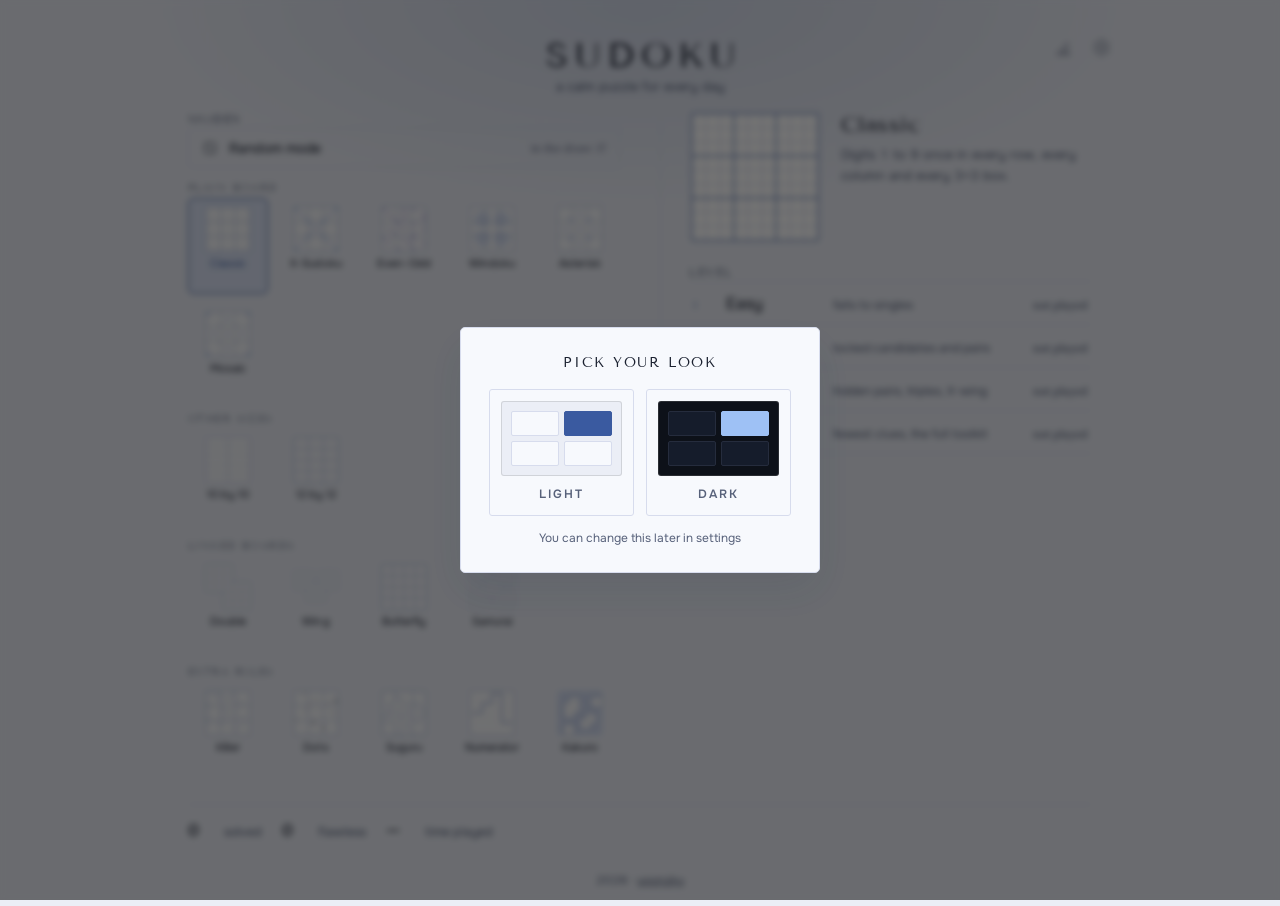
==== commit c53f0f30: "sixteen new puzzle modes, mode grid on the home screen Modes: X, even-odd, windoku, asterisk, mosaic" ====
--- a/Sudoku.html
+++ b/Sudoku.html
@@ -5,7 +5,6 @@
 <meta name="viewport" content="width=device-width, initial-scale=1.0, maximum-scale=1.0, user-scalable=no, viewport-fit=cover">
 <meta name="theme-color" content="#ebeef6" id="metaTheme">
 <script>
-/* Тему ставим до первой отрисовки, иначе тёмная моргает белым при перезагрузке. */
 (function(){
   try{
     var s=JSON.parse(localStorage.getItem('sudoku-ses')||'null');
@@ -25,521 +24,11 @@
 <meta name="apple-mobile-web-app-title" content="Sudoku">
 <link rel="apple-touch-icon" href="icons/icon-180.png">
 <link rel="icon" href="data:image/svg+xml,%3Csvg xmlns='http://www.w3.org/2000/svg' viewBox='0 0 32 32'%3E%3Crect width='32' height='32' rx='7' fill='%230d1119'/%3E%3Cg stroke='%239ec1f5' stroke-width='.9' opacity='.55'%3E%3Cpath d='M11.3 6v20M20.7 6v20M6 11.3h20M6 20.7h20'/%3E%3C/g%3E%3Ctext x='16' y='22.5' font-size='15' text-anchor='middle' fill='%239ec1f5' font-family='Georgia,serif' font-weight='700'%3E9%3C/text%3E%3C/svg%3E">
-<style>
-@import url('https://fonts.googleapis.com/css2?family=Tenor+Sans&family=Onest:wght@300;400;500;600;700&family=Lora:wght@400;500;600;700&display=swap');
-/* Angelic core. Светлая — холодный перламутр с лиловым подтоном и сусальным золотом;
-   тёмная — глубокая полуночная синь с тем же золотом. Третьей темы нет намеренно. */
-/* Три гарнитуры с разными работами: Tenor Sans — логотип и рубрики, Onest — весь текст,
-   Lora — только цифры (поле, нумпад, таймер, статистика). Все три с кириллицей. */
-:root{
-  --f-disp:'Tenor Sans',system-ui,sans-serif;
-  --f-body:Onest,system-ui,sans-serif;
-  --f-num:Lora,Georgia,serif;
-}
-:root, html[data-theme="light"]{
-  --bg:#ebeef6; --panel:#f7f9fd; --panel2:#ffffff; --line:#d7dced; --line-strong:#1b2130;
-  --text:#1b2130; --muted:#57617a; --accent:#3a5aa0; --accent-text:#ffffff; --accent-soft:#dbe3f5;
-  --accent2:#6f5fa8; --accent2-soft:#e5e0f4;
-  --error:#b04a52; --error-soft:rgba(176,74,82,.12); --note:#4d5871; --given:#1b2130; --user:#3a5aa0;
-  --cell-sel:#b9c9ec; --cell-hl:#dde4f3; --cell-same:#cbd6ef; --hyp-soft:#e6dff8; --note-sel:#3c4761;
-  --shadow:0 18px 44px rgba(30,45,80,.11);
-  --rule:rgba(58,90,160,.42); --frame:rgba(58,90,160,.30);
-  --halo:radial-gradient(ellipse 58% 34% at 50% 0%, rgba(58,90,160,.13), transparent 68%);
-  --halo-win:radial-gradient(ellipse 30% 58% at var(--wgx) var(--wgy),
-    rgba(255,255,255,1) 0%, rgba(233,241,255,.96) 16%, rgba(158,186,235,.62) 34%, rgba(58,90,160,.24) 54%, rgba(34,52,92,.05) 74%, rgba(34,52,92,.10) 100%);
-  --glow-edge:rgba(58,90,160,.62);
-  --pop:#ffffff; --pop-shadow:0 16px 38px rgba(24,37,66,.24), 0 2px 8px rgba(24,37,66,.14);
-  --key-bg:#ffffff; --key-line:#cdd5e8;
-}
-html[data-theme="dark"]{
-  --bg:#0d1119; --panel:#151c2b; --panel2:#1c2434; --line:#252c3d; --line-strong:#e4e9f4;
-  --text:#e4e9f4; --muted:#8b96af; --accent:#9ec1f5; --accent-text:#0d1119; --accent-soft:rgba(158,193,245,.20);
-  --accent2:#bda9ef; --accent2-soft:rgba(189,169,239,.20);
-  --error:#e2848c; --error-soft:rgba(226,132,140,.18); --note:#98a3bb; --given:#e4e9f4; --user:#9ec1f5;
-  --cell-sel:#34486f; --cell-hl:#1d2637; --cell-same:#293857; --hyp-soft:rgba(189,169,239,.19); --note-sel:#c9d3e6;
-  --shadow:0 18px 44px rgba(0,0,0,.5);
-  --rule:rgba(158,193,245,.36); --frame:rgba(158,193,245,.24);
-  --halo:radial-gradient(ellipse 58% 34% at 50% 0%, rgba(158,193,245,.14), transparent 68%);
-  --halo-win:radial-gradient(ellipse 30% 58% at var(--wgx) var(--wgy),
-    rgba(244,250,255,.60) 0%, rgba(158,193,245,.38) 18%, rgba(158,193,245,.15) 40%, transparent 70%);
-  --glow-edge:rgba(158,193,245,.62);
-  --pop:#232e44; --pop-shadow:0 16px 38px rgba(0,0,0,.62), 0 2px 8px rgba(0,0,0,.45);
-  --key-bg:#1a2333; --key-line:#3b4963;
-}
-#home{max-width:560px; margin:0 auto; width:100%}
-/* широкий экран: две колонки, справа «Возможности» — прокрутки нет */
-@media (min-width:760px){
-  #home{display:grid; grid-template-columns:1fr 1fr; gap:0 42px; max-width:900px; align-items:start}
-  #home>.hsec, #home>.tot{grid-column:1}
-  #home>.howto{grid-column:2; grid-row:1/span 4; border-top:0; padding-top:0}
-}
-/* главный экран стоит по центру: пустота делится поровну сверху и снизу */
-body:not(.in-game) main{display:flex; flex-direction:column; justify-content:center}
-/* низкий экран: поджимаем ритм, чтобы главная влезала целиком */
-@media (max-height:760px){
-  header{padding:20px 18px 6px}
-  .hsec{margin-bottom:20px}
-  .tot{margin-bottom:20px}
-  .diff-btn{padding:11px 4px 10px}
-  .cont-open{padding:11px 4px 10px}
-  .howto dt{margin-top:10px}
-}
-.hsec{margin:0 0 30px}
-.hsec h2{font-family:var(--f-disp); font-size:12px; letter-spacing:.13em;
-  text-transform:uppercase; color:var(--muted); font-weight:400; margin:0 0 2px}
-.diff-grid{display:flex; flex-direction:column}
-.diff-btn{position:relative; display:flex; align-items:baseline; gap:14px; width:100%;
-  background:transparent; border:0; border-top:1px solid var(--line);
-  padding:14px 4px 13px; cursor:pointer; text-align:left; color:var(--text);
-  font-family:inherit; transition:color .18s, padding-left .18s}
-.diff-btn:last-child{border-bottom:1px solid var(--line)}
-.diff-btn i{font-family:var(--f-disp); font-style:normal; font-size:11px; color:var(--accent);
-  letter-spacing:.1em; width:22px; flex:none; opacity:.75; transition:opacity .18s}
-.diff-btn b{flex:1; font-size:18px; font-weight:400; letter-spacing:.01em}
-.diff-btn span{font-size:12.5px; color:var(--muted); font-weight:400}
-.diff-btn:hover,.diff-btn:focus-visible{color:var(--accent); padding-left:12px; outline:none}
-.diff-btn:hover i,.diff-btn:focus-visible i{opacity:1}
-.cont-row{display:flex; align-items:stretch; border-top:1px solid var(--line)}
-.cont-row:last-child{border-bottom:1px solid var(--line)}
-.cont-open{flex:1; display:flex; justify-content:space-between; align-items:baseline; gap:12px;
-  background:transparent; border:0; padding:14px 4px 13px; cursor:pointer; color:var(--text);
-  font-family:inherit; font-size:17.5px; font-weight:400; text-align:left; transition:color .18s, padding-left .18s}
-.cont-open:hover{color:var(--accent); padding-left:12px}
-.cont-open small{color:var(--muted); font-size:12.5px; font-weight:400}
-.cont-del{flex:none; width:40px; background:transparent; border:0; color:var(--muted);
-  cursor:pointer; display:flex; align-items:center; justify-content:center; transition:color .18s}
-.cont-del svg{width:15px; height:15px; stroke:currentColor; fill:none; stroke-width:1.2; stroke-linecap:square}
-.cont-del:hover{color:var(--error)}
-.tot{display:flex; flex-wrap:wrap; align-items:baseline; gap:4px 20px; margin:0 0 30px;
-  color:var(--muted); font-size:13px; font-weight:400}
-.tot b{font-family:var(--f-num); font-weight:500; font-size:18px; color:var(--text); margin-right:5px}
-.howto{border-top:1px solid var(--line); padding-top:14px}
-.howto h2{font-family:var(--f-disp); font-size:12px; letter-spacing:.13em;
-  text-transform:uppercase; color:var(--muted); font-weight:400; margin:0}
-.howto dl{margin:12px 0 0; display:grid; gap:0}
-.howto dt{font-size:15.5px; font-weight:500; margin-top:13px}
-.howto dd{margin:3px 0 0; font-size:13.5px; color:var(--muted); font-weight:400; line-height:1.55}
-*{box-sizing:border-box; -webkit-tap-highlight-color:transparent}
-html,body{height:100%}
-body{margin:0; background:var(--bg); color:var(--text);
-  font-variant-numeric:lining-nums tabular-nums; font-feature-settings:'lnum' 1,'tnum' 1;
-  font-family:var(--f-body);
-  -webkit-font-smoothing:antialiased; text-rendering:optimizeLegibility;
-  min-height:100vh; display:flex; flex-direction:column; align-items:center;
-  transition:background .25s,color .25s}
-body.in-game main{max-width:100%}
-body.pos-left #game{margin-left:0}
-body.pos-right #game{margin-left:auto; margin-right:0}
-button{font-family:inherit; color:inherit}
-:focus-visible{outline:2px solid var(--accent); outline-offset:2px; border-radius:3px}
-header{width:100%; max-width:940px; display:flex; flex-direction:column; align-items:center; gap:2px; padding:34px 18px 10px; position:relative}
-header h1{font-family:var(--f-disp); font-size:35px; font-weight:400; letter-spacing:.2em; margin:0 0 0 .2em}
-.tagline{margin:0; color:var(--muted); font-size:13px}
-body.in-game .tagline{display:none}
-header .iconbtn{position:absolute; top:30px}
-#backBtn{display:none}
-body.in-game #backBtn{display:flex; margin-left:-6px; margin-right:4px}
-header #statsBtn{right:calc(50% - 440px)}
-header #setBtn{right:calc(50% - 478px)}
-@media(max-width:990px){header #statsBtn{right:60px} header #setBtn{right:16px}}
-.iconbtn{background:transparent; border:1px solid transparent; border-radius:5px; cursor:pointer;
-  color:var(--muted); width:34px; height:34px; display:flex; align-items:center; justify-content:center; padding:0}
-.iconbtn:hover{color:var(--text); background:var(--panel)}
-.iconbtn svg{width:19px; height:19px; stroke:currentColor; fill:none; stroke-width:1.2; stroke-linecap:square; stroke-linejoin:miter}
-main{width:100%; max-width:940px; padding:6px 18px 26px; flex:1}
-#game{container-type:inline-size; max-width:clamp(320px, calc(100vh - 328px), 540px); margin:0 auto}
-@supports (height:100dvh){
-  #game{max-width:clamp(320px, calc(100dvh - 328px), 540px)}
-}
-body.in-game header{flex-direction:row; align-items:center; padding:14px 18px 4px}
-body.in-game header h1{font-size:24px; flex:1; text-align:left}
-body.in-game header .iconbtn{position:static}
-.site-foot{width:100%; max-width:940px; text-align:center; padding:6px 18px 18px; font-size:11.5px; color:var(--muted)}
-.site-foot a{color:var(--muted)}
-.site-foot a:hover{color:var(--text)}
-body.in-game .site-foot{padding:4px 18px 10px; font-size:10.5px; opacity:.75}
-/* Нимб: свет, падающий сверху. */
-body::before{content:''; position:fixed; inset:0; background:var(--halo); pointer-events:none; z-index:0; transition:opacity .3s}
-body.in-game::before{opacity:.4}
-header, main, .site-foot{position:relative; z-index:1}
-.wel-grid{display:flex; gap:12px; margin:18px 0 14px}
-.wel-card{flex:1; background:transparent; border:1px solid var(--line); border-radius:3px; padding:11px 11px 13px;
-  cursor:pointer; font:inherit; color:inherit; display:flex; flex-direction:column; gap:10px; align-items:center;
-  transition:border-color .15s, background .15s}
-.wel-card:hover{border-color:var(--accent)}
-.wel-card:active{background:var(--accent-soft)}
-.wel-card b{font-size:12px; font-weight:600; letter-spacing:.16em; text-transform:uppercase; color:var(--muted)}
-.wel-prev{width:100%; aspect-ratio:16/10; border-radius:3px; display:grid; grid-template-columns:1fr 1fr;
-  grid-template-rows:1fr 1fr; gap:5px; padding:9px; border:1px solid rgba(127,127,127,.25)}
-.wel-prev i{display:block; border-radius:2px}
-.wp-light{background:#ebeef6}
-.wp-light i{background:#f7f9fd; border:1px solid #d7dced}
-.wp-light i.a{background:#3a5aa0; border-color:#3a5aa0}
-.wp-dark{background:#0d1119}
-.wp-dark i{background:#151c2b; border:1px solid #252c3d}
-.wp-dark i.a{background:#9ec1f5; border-color:#9ec1f5}
-.hidden{display:none !important}
-@media(min-height:640px){body.in-game{overflow:hidden}}
-/* ===== телефон: каркас страницы. Всё, что спорит с базовыми правилами,
-   лежит в «мобильных переопределениях» в конце файла ===== */
-@media (max-width:600px){
-  html{-webkit-text-size-adjust:100%}
-  body{-webkit-touch-callout:none; touch-action:manipulation;
-    padding-left:env(safe-area-inset-left); padding-right:env(safe-area-inset-right)}
-  button{touch-action:manipulation}
-  header{padding:22px 14px 8px}
-  header h1{font-size:25px; letter-spacing:.15em; margin-left:.15em}
-  header .iconbtn{top:20px; width:40px; height:40px}
-  .tagline{font-size:12px}
-  @supports (height:100dvh){ body{min-height:100dvh} }
-
-  main{padding:4px 10px calc(14px + env(safe-area-inset-bottom))}
-  /* в игре поле квадратное и упирается в ширину — отдаём ему поля почти целиком */
-  body.in-game main{padding:4px 4px calc(6px + env(safe-area-inset-bottom)); flex:0 1 auto}
-  body.in-game #game{width:100%}
-  /* шапка и поле центрируются как одна группа, иначе под логотипом зияет дыра */
-  body.in-game{justify-content:center}
-  body.in-game header{padding:calc(6px + env(safe-area-inset-top)) 12px 2px}
-  body.in-game header h1{font-size:20px}
-
-  #game{max-width:100%}
-  /* под доску отдаём всё, кроме шапки, строки состояния, панели, цифр и подписи */
-  .board-wrap{max-width:min(100%, calc(100vh - 268px)); margin:0 auto}
-  @supports (height:100dvh){
-    .board-wrap{max-width:min(100%, calc(100dvh - 268px))}
-  }
-}
-/* на низких экранах — обычная прокрутка вместо подгонки в экран */
-@media (max-width:600px) and (max-height:560px){
-  body.in-game{justify-content:flex-start; overflow:auto}
-}
-#contList{max-height:216px; overflow-y:auto; overscroll-behavior:contain}
-#contList::-webkit-scrollbar{width:8px}
-#contList::-webkit-scrollbar-track{background:var(--panel2); border-radius:5px}
-#contList::-webkit-scrollbar-thumb{background:var(--line); border-radius:5px}
-/* верхняя панель игры */
-.topbar{display:flex; align-items:center; justify-content:space-between; margin:4px 0 12px; font-size:12.5px; color:var(--muted); gap:6px}
-.topbar .t-item{font-weight:500}
-.topbar .t-item b{font-family:var(--f-num); color:var(--text); font-weight:600; font-variant-numeric:tabular-nums}
-.topbar .tbtn{background:none; border:none; color:var(--muted); cursor:pointer; font-size:13px; font-weight:600; padding:9px; margin:-9px -6px -9px 0; min-width:40px; min-height:40px; display:flex; align-items:center; justify-content:flex-end; gap:4px}
-.topbar .tbtn:hover{color:var(--text)}
-.topbar .tbtn svg{width:16px; height:16px; stroke:currentColor; fill:none; stroke-width:1.2; stroke-linecap:square; stroke-linejoin:miter}
-/* поле */
-.board-wrap{position:relative}
-#board{position:relative; container-type:inline-size;
-  display:grid; grid-template-columns:repeat(9,1fr); grid-template-rows:repeat(9,1fr); width:100%; aspect-ratio:1;
-  border:1px solid var(--frame); border-radius:6px; overflow:hidden; background:var(--panel);
-  user-select:none; touch-action:manipulation; box-shadow:var(--shadow)}
-#board.notes-on .cell.sel{box-shadow:inset 0 0 0 2px var(--accent); z-index:4}
-#board.hyp-on .cell.sel{background:var(--accent2-soft); box-shadow:inset 0 0 0 2px var(--accent2); z-index:4}
-.cell{position:relative; display:flex; align-items:center; justify-content:center; touch-action:manipulation;
-  font-variant-numeric:lining-nums tabular-nums; font-feature-settings:'lnum' 1,'tnum' 1;
-  font-family:var(--f-num); font-size:6.4cqw; line-height:1; font-weight:600; cursor:pointer; background:transparent;
-  color:var(--user)}
-.cell.given{color:var(--given); font-weight:600}
-.cell.hypv{color:var(--accent2); font-weight:600; text-decoration:underline dashed; text-decoration-thickness:2px; text-underline-offset:4px}
-#board::before{content:''; position:absolute; inset:0; pointer-events:none; z-index:3;
-  background:
-    linear-gradient(90deg, transparent 0 calc(33.3333% - 1px), var(--rule) 0 calc(33.3333% + 1px), transparent 0 calc(66.6667% - 1px), var(--rule) 0 calc(66.6667% + 1px), transparent 0),
-    linear-gradient(180deg, transparent 0 calc(33.3333% - 1px), var(--rule) 0 calc(33.3333% + 1px), transparent 0 calc(66.6667% - 1px), var(--rule) 0 calc(66.6667% + 1px), transparent 0),
-    repeating-linear-gradient(90deg, transparent 0 calc(100%/9 - 1px), var(--line) calc(100%/9 - 1px) calc(100%/9)),
-    repeating-linear-gradient(180deg, transparent 0 calc(100%/9 - 1px), var(--line) calc(100%/9 - 1px) calc(100%/9))}
-#board{margin:0 auto}
-.cell:nth-child(1){border-top-left-radius:5px}
-.cell:nth-child(9){border-top-right-radius:5px}
-.cell:nth-child(73){border-bottom-left-radius:5px}
-.cell:nth-child(81){border-bottom-right-radius:5px}
-.cell.hl{background:var(--cell-hl)}
-.cell.same{background:var(--cell-same)}
-/* Черновик виден фоном всё время, пока цифра в клетке, а не только при выборе. */
-.cell.hypv{background:var(--hyp-soft)}
-.cell.sel{background:var(--cell-sel); box-shadow:inset 0 0 0 2px var(--accent); z-index:4}
-.cell.hypv.sel{background:var(--accent2-soft); box-shadow:inset 0 0 0 2px var(--accent2)}
-.cell.err{color:var(--error); background:var(--error-soft); font-weight:700}
-.cell.err.sel{background:var(--cell-sel); box-shadow:inset 0 0 0 2px var(--error); z-index:4}
-.cell .notes{position:absolute; inset:1px; display:grid; grid-template-columns:repeat(3,1fr); grid-template-rows:repeat(3,1fr); pointer-events:none}
-.cell .notes span{font-family:var(--f-num); font-size:2.5cqw; line-height:1; color:var(--note); opacity:1; display:flex; align-items:center; justify-content:center; font-weight:600}
-/* На выбранной клетке заливка съедает контраст заметок до 4.3:1 в светлой и 3.6:1 в тёмной.
-   Поднимаем цвет только там: на пустом поле заметки не должны спорить с цифрами. */
-.cell.sel .notes span{color:var(--note-sel)}
-.cell .notes span.nhl{color:var(--accent); font-weight:700; opacity:1}
-.cell.pop{animation:pop .16s ease-out}
-@keyframes pop{from{transform:scale(.9); opacity:.6}to{transform:none; opacity:1}}
-.cell.uflash{animation:uflash .55s ease-out}
-@keyframes uflash{0%{background:var(--accent-soft)}100%{background:transparent}}
-.cell.wave{animation:wave .5s ease-out both}
-@keyframes wave{0%{transform:scale(1)}45%{transform:scale(1.08); color:var(--accent)}100%{transform:scale(1)}}
-/* Победа: поле остаётся на экране, панель управления уступает место итогу,
-   а сверху на пару секунд разгорается тот же нимб, что и на странице. */
-body.won .controls, body.won .numpad, body.won #pickHint{display:none}
-/* Кнопка паузы прячется, но место держит: без неё верхняя строка сжимается и поле подпрыгивает. */
-body.won .topbar .tbtn{visibility:hidden; pointer-events:none}
-.win-lead{font-family:var(--f-disp); font-size:11px; letter-spacing:.16em; text-transform:uppercase;
-  color:var(--accent); margin-bottom:7px}
-#winPanel{border-top:1px solid var(--line); margin-top:16px; padding-top:14px;
-  animation:winIn .55s cubic-bezier(.2,.7,.3,1) both}
-@keyframes winIn{from{opacity:0; transform:translateY(12px)}to{opacity:1; transform:none}}
-.win-head{display:flex; align-items:baseline; gap:16px; flex-wrap:wrap}
-.win-meta{display:flex; flex-direction:column; gap:1px; flex:1; min-width:0}
-.win-foot{display:flex; align-items:center; gap:20px; margin-top:13px}
-.win-grid{flex:1; min-width:0}
-.win-act{display:flex; gap:10px; flex:none}
-@media (max-width:620px){
-  .win-foot{flex-direction:column; align-items:stretch; gap:12px}
-  .win-act .btn{flex:1}
-}
-/* если панель всё же выше остатка экрана — пусть лучше прокрутится, чем обрежется */
-body.won.in-game{overflow:auto}
-/* На телефоне игра центрируется по высоте, поэтому более высокая панель результата
-   утащила бы доску вверх. Запоминаем отступ до победы и держим его. */
-@media (max-width:600px){
-  body.won.in-game{justify-content:flex-start; padding-top:var(--won-top,0px)}
-}
-#winGlow{position:fixed; inset:0; pointer-events:none; z-index:6; opacity:0;
-  --wgx:50%; --wgy:-4%; background:var(--halo-win)}
-#winGlow.on{opacity:.62; animation:haloIn 2.9s cubic-bezier(.22,.68,.3,1) forwards}
-@keyframes haloIn{
-  0%{opacity:0; transform:scale(.84) translateY(-5%)}
-  20%{opacity:.88; transform:scale(1.04) translateY(0)}
-  58%{opacity:.7; transform:scale(1)}
-  100%{opacity:.6; transform:scale(1)}
-}
-/* Свет падает сверху и садится на доску. Ореол по краю нужен светлой теме:
-   на почти белом фоне только он и читается как свет. */
-body.won #board{box-shadow:0 -26px 80px -14px var(--glow-edge), 0 -10px 40px -14px var(--glow-edge), var(--shadow)}
-#board{transition:box-shadow .9s ease-out}
-#pauseOverlay{position:absolute; inset:0; background:var(--panel); border-radius:6px;
-  display:flex; flex-direction:column; align-items:center; justify-content:center; gap:14px; z-index:5}
-#pauseOverlay p{color:var(--muted); margin:0; font-weight:600}
-/* всплывающее окно выбора цифры */
-#picker{position:absolute; z-index:8; background:var(--pop); border:1px solid var(--frame);
-  border-radius:5px; padding:8px; display:grid; grid-template-columns:repeat(3,46px); gap:5px;
-  box-shadow:var(--pop-shadow); animation:mIn .15s ease-out}
-#picker button{width:100%; aspect-ratio:1; border-radius:4px; border:1px solid var(--key-line);
-  border-bottom-width:2px; background:var(--key-bg); font-family:var(--f-num); font-size:21px; font-weight:500; color:var(--text);
-  font-variant-numeric:lining-nums tabular-nums; font-feature-settings:'lnum' 1,'tnum' 1;
-  cursor:pointer; display:flex; align-items:center; justify-content:center;
-  transition:border-color .12s, color .12s, background .12s}
-#picker button:hover{border-color:var(--accent); color:var(--accent)}
-#picker button:active{background:var(--accent-soft); transform:translateY(1px); border-bottom-width:1px}
-#picker button.done{opacity:.25; pointer-events:none}
-#picker .pk-x{grid-column:1/-1; width:100%; aspect-ratio:auto; height:32px; color:var(--muted); font-size:12px; font-weight:500; letter-spacing:.01em; border-radius:4px; border-bottom-width:1px}
-#picker .pk-x svg{width:15px; height:15px; stroke:currentColor; fill:none; stroke-width:1.2; stroke-linecap:square; margin-right:6px}
-#picker .pk-mode{grid-column:1/-1; display:flex; gap:4px; margin-bottom:2px}
-#picker .pk-mode button{flex:1; aspect-ratio:auto; height:32px; border-radius:4px; border:1px solid var(--key-line);
-  border-bottom-width:1px; background:var(--key-bg); color:var(--muted); width:auto; padding:0}
-#picker .pk-mode svg{width:16px; height:16px; stroke:currentColor; fill:none; stroke-width:1.2; stroke-linecap:square; stroke-linejoin:miter}
-#picker .pk-mode button.on{background:var(--accent-soft); border-color:var(--accent); color:var(--accent)}
-#picker .pk-mode button.on[data-m="hyp"]{background:var(--accent2-soft); border-color:var(--accent2); color:var(--accent2)}
-#picker button[data-v]{position:relative}
-#picker button[data-v] small{position:absolute; right:5px; bottom:3px; font-size:10px; font-weight:500; color:var(--muted); line-height:1}
-#picker.mode-note button[data-v]{color:var(--accent); border-color:var(--accent-soft); background:var(--accent-soft)}
-#picker.mode-hyp button[data-v]{color:var(--accent2); border-color:var(--accent2-soft); background:var(--accent2-soft)}
-#picker.mode-note button[data-v].done, #picker.mode-hyp button[data-v].done{opacity:.22}
-/* Раскраска по режиму специфичнее простого :hover, поэтому наведение описано отдельно и ниже неё. */
-#picker .pk-mode button:not(.on):hover,
-#picker.mode-note button[data-v]:hover{border-color:var(--accent); color:var(--accent)}
-#picker.mode-hyp button[data-v]:hover{border-color:var(--accent2); color:var(--accent2)}
-/* управление */
-.controls{display:flex; flex-wrap:wrap; margin-top:16px;
-  border:1px solid var(--line); border-radius:3px; overflow:hidden}
-.ctl{flex:1 1 0; min-width:0; background:transparent; border:0;
-  padding:11px 5px 9px; cursor:pointer; color:var(--muted); font-family:inherit;
-  font-size:clamp(8px,2.5cqw,11px); font-weight:500; letter-spacing:.01em;
-  display:flex; flex-direction:column; align-items:center; gap:5px;
-  transition:color .15s, background .15s}
-.ctl span{max-width:100%; overflow:hidden; text-overflow:ellipsis; white-space:nowrap}
-.ctl svg{width:19px; height:19px; stroke:currentColor; fill:none; stroke-width:1.2;
-  stroke-linecap:square; stroke-linejoin:miter}
-.ctl + .ctl{border-left:1px solid var(--line)}
-.ctl:hover:not(:disabled){color:var(--text); background:var(--cell-hl)}
-.ctl.on{color:var(--accent); background:var(--accent-soft)}
-.ctl.on2{color:var(--accent2); background:var(--accent2-soft)}
-.ctl:disabled{opacity:.32; cursor:default}
-.numpad{display:grid; grid-template-columns:repeat(9,1fr); gap:6px; margin-top:10px}
-.num{position:relative; touch-action:manipulation; background:var(--key-bg);
-  border:1px solid var(--key-line); border-bottom-width:2px; border-radius:4px; aspect-ratio:.78; cursor:pointer;
-  font-family:var(--f-num); font-size:clamp(18px,4.5vw,26px); font-weight:500; color:var(--text);
-  font-variant-numeric:lining-nums tabular-nums; font-feature-settings:'lnum' 1,'tnum' 1;
-  display:flex; align-items:center; justify-content:center;
-  transition:border-color .12s, color .12s, background .12s}
-.num small{position:absolute; right:6px; bottom:4px; font-size:11.5px; color:var(--muted); font-weight:500; line-height:1}
-.num:hover{border-color:var(--accent); color:var(--accent)}
-.num:active{transform:translateY(1px); border-bottom-width:1px}
-.num:active{background:var(--accent-soft)}
-.num.done{opacity:.22; pointer-events:none}
-.num.hl{border-color:var(--accent); color:var(--accent); background:var(--accent-soft)}
-/* цвет нумпада по режиму: заметки — акцент, черновик — второй акцент */
-.numpad.mode-note .num{color:var(--accent); border-color:var(--accent); background:var(--accent-soft)}
-.numpad.mode-hyp .num{color:var(--accent2); border-color:var(--accent2); background:var(--accent2-soft)}
-.numpad.mode-note .num.done, .numpad.mode-hyp .num.done{opacity:.28}
-.num.armed{border-color:var(--accent); color:var(--accent); background:var(--accent-soft); box-shadow:inset 0 0 0 1px var(--accent)}
-.numpad.mode-hyp .num.armed{border-color:var(--accent2); color:var(--accent2); background:var(--accent2-soft); box-shadow:inset 0 0 0 1px var(--accent2)}
-/* кнопки, модалки */
-.btn{background:var(--accent); color:var(--accent-text); border:1px solid var(--accent); border-radius:3px;
-  padding:11px 24px; font-family:inherit; font-size:11px; font-weight:600; letter-spacing:.14em;
-  text-transform:uppercase; cursor:pointer; transition:background .15s, color .15s}
-.btn:hover{background:transparent; color:var(--accent)}
-.btn.ghost{background:transparent; color:var(--muted); border-color:var(--line)}
-.btn.ghost:hover{color:var(--text); border-color:var(--text)}
-.btn.danger{background:transparent; color:var(--error); border-color:var(--error)}
-.btn.danger:hover{background:var(--error); color:var(--panel)}
-.modal-bg{position:fixed; inset:0; background:rgba(0,0,0,.55); display:flex; align-items:center;
-  justify-content:center; z-index:20; padding:20px; backdrop-filter:blur(3px)}
-.modal .row:last-child{position:sticky; bottom:-24px; background:var(--panel); padding:12px 0 14px; margin-bottom:-14px}
-.modal{background:var(--panel); border:1px solid var(--line); border-radius:5px;
-  padding:26px 28px; width:100%; max-width:640px; max-height:88vh; overflow-y:auto; box-shadow:var(--shadow);
-  animation:mIn .22s ease-out}
-@keyframes mIn{from{transform:translateY(8px); opacity:0}to{transform:none; opacity:1}}
-.modal h2{font-family:var(--f-disp); text-transform:uppercase; margin:0 0 14px; font-size:13.5px; font-weight:400; letter-spacing:.13em}
-.modal h3{margin:22px 0 9px; font-family:var(--f-disp); font-size:11px; font-weight:400; color:var(--muted); text-transform:uppercase; letter-spacing:.13em}
-.modal table{width:100%; border-collapse:collapse; font-size:12.5px}
-.modal th{text-align:left; color:var(--muted); font-weight:600; padding:6px 4px; border-bottom:1px solid var(--line); font-size:10.5px}
-.modal td{padding:8px 4px; border-bottom:1px solid var(--line); font-family:var(--f-num); font-size:12.5px; font-variant-numeric:tabular-nums}
-.win-big{font-family:var(--f-num); font-size:40px; font-weight:400; line-height:1; font-variant-numeric:tabular-nums}
-.win-sub{color:var(--muted); font-size:13.5px; font-weight:400}
-.record{color:var(--accent); font-size:12.5px; font-weight:600; letter-spacing:.03em}
-.win-sub .mk{color:var(--accent)}
-.win-grid{display:grid; grid-template-columns:repeat(3,1fr); margin:0; border-top:1px solid var(--line); border-bottom:1px solid var(--line)}
-.win-grid div{background:transparent; border-right:1px solid var(--line); padding:9px 6px}
-.win-grid div:last-child{border-right:0}
-.win-grid b{display:block; font-family:var(--f-num); font-size:17px; font-weight:500; font-variant-numeric:tabular-nums; margin-bottom:3px}
-.win-grid span{font-size:10px; color:var(--muted); font-weight:600; letter-spacing:.12em; text-transform:uppercase}
-.note-line{margin:8px 0 0; font-size:12px; color:var(--muted); font-weight:400}
-.hist{font-size:12px; color:var(--muted); margin-top:6px; font-weight:400}
-.hist h3{margin:20px 0 4px}
-.hist div{display:flex; justify-content:space-between; gap:12px; padding:7px 0; border-bottom:1px solid var(--line)}
-.hist div:last-of-type{border-bottom:0}
-.hist b{font-family:var(--f-num); color:var(--text); font-weight:500; font-variant-numeric:tabular-nums}
-.hist .hist-foot{color:var(--muted); opacity:.8; font-size:11.5px; padding-top:10px}
-.btn.quiet{background:transparent; color:var(--muted); border-color:var(--line)}
-.btn.quiet:hover{color:var(--error); border-color:var(--error)}
-.modal .row{display:flex; gap:10px; margin-top:20px; justify-content:flex-end; flex-wrap:wrap}
-/* Настройки: вкладки колонкой слева, окно прижато к верху экрана.
-   Так при переключении не двигается ни заголовок, ни сами вкладки — растёт только низ. */
-#confirmModal{z-index:40}          /* поверх статистики и настроек */
-#setModal{align-items:flex-start; padding-top:min(9vh,80px)}
-#setModal .modal{max-width:900px}
-.set-body{display:grid; grid-template-columns:158px 1fr; gap:0 30px}
-.stabs{display:flex; flex-direction:column; gap:2px; border-right:1px solid var(--line); padding-right:14px}
-#tab-view .scols{display:grid; grid-template-columns:auto 1fr; gap:16px 30px; align-items:center}
-#tab-view .scols>h3{margin:0}
-#tab-game .scols{display:grid; grid-template-columns:1fr 1fr; gap:20px 34px; align-items:start}
-.modal .sgrp h3{margin:0 0 3px}
-.sgrp .toggle:last-of-type{border-bottom:0}
-.toggle:has(input:disabled){opacity:.45; cursor:default}
-@media (max-width:620px){
-  #tab-view .scols{grid-template-columns:1fr; gap:0}
-  #tab-view .scols>h3{margin:20px 0 9px}
-  #tab-game .scols{grid-template-columns:1fr}
-  .set-body{grid-template-columns:1fr; gap:0}
-}
-.stabs button{padding:10px 12px; border:0; background:transparent; color:var(--muted); text-align:left;
-  font-family:inherit; font-size:13px; font-weight:500; letter-spacing:.01em; border-radius:3px;
-  cursor:pointer; transition:color .15s, background .15s}
-.stabs button:hover{color:var(--text); background:var(--cell-hl)}
-.stabs button.on{color:var(--accent); background:var(--accent-soft); font-weight:600}
-.swatches{display:grid; grid-template-columns:1fr 1fr; border:1px solid var(--line); border-radius:3px; overflow:hidden}
-.sw{width:100%; border:0; border-right:1px solid var(--line); border-radius:0; padding:12px 0; cursor:pointer;
-  background:transparent; display:flex; align-items:center; justify-content:center; font-family:inherit; transition:background .15s}
-.sw:last-child{border-right:0}
-.sw.selq{background:var(--accent-soft)} .sw.selq span{color:var(--accent)}
-.sw span{font-size:12.5px; font-weight:500; color:var(--muted); letter-spacing:.04em}
-.posseg,.langseg{display:flex; border:1px solid var(--line); border-radius:3px; overflow:hidden}
-.posseg button,.langseg button{flex:1; padding:11px 0; border:0; border-right:1px solid var(--line);
-  background:transparent; color:var(--muted); font-family:inherit; font-size:12.5px; font-weight:500;
-  letter-spacing:.04em; cursor:pointer; transition:color .15s, background .15s}
-.posseg button:last-child,.langseg button:last-child{border-right:0}
-.posseg button:hover,.langseg button:hover{color:var(--text)}
-.posseg button.on,.langseg button.on{color:var(--accent); background:var(--accent-soft)}
-.toggle{display:flex; gap:14px; align-items:flex-start; padding:15px 0; cursor:pointer; border-bottom:1px solid var(--line)}
-.toggle:last-of-type{border-bottom:0}
-.toggle input{appearance:none; -webkit-appearance:none; width:34px; height:19px; margin-top:4px; flex:none;
-  border-radius:3px; background:transparent; border:1px solid var(--line); cursor:pointer;
-  position:relative; transition:background .18s, border-color .18s}
-.toggle input::before{content:''; position:absolute; top:2px; left:2px; width:13px; height:13px;
-  border-radius:2px; background:var(--muted); transition:transform .18s, background .18s}
-.toggle input:checked{background:var(--accent-soft); border-color:var(--accent)}
-.toggle input:checked::before{transform:translateX(15px); background:var(--accent)}
-.toggle b{display:block; font-size:14.5px; font-weight:500; margin-bottom:2px}
-.toggle span{font-size:13px; color:var(--muted); font-weight:400; line-height:1.5}
-.keys{display:grid; gap:22px 38px}
-@media (min-width:620px){ .keys{grid-template-columns:1fr 1fr} }
-.modal .kgrp h3{margin:0 0 4px}
-.krow{display:flex; align-items:center; gap:6px 14px; flex-wrap:wrap;
-  padding:8px 0; border-bottom:1px solid var(--line); font-size:13px}
-.kgrp .krow:last-child{border-bottom:0}
-.krow>span:first-child{color:var(--text); font-weight:400}
-.krow .kk{display:flex; align-items:center; gap:4px; margin-left:auto; white-space:nowrap}
-.krow .kk.gest{color:var(--muted); font-size:12.5px}
-/* клавиша нарисована клавишей: утолщённый нижний край даёт объём без теней */
-.keys kbd{display:inline-flex; align-items:center; justify-content:center;
-  min-width:23px; height:22px; padding:0 6px; background:var(--key-bg);
-  border:1px solid var(--key-line); border-bottom-width:2px; border-radius:4px;
-  font-family:inherit; font-size:11px; font-weight:600; letter-spacing:.02em; color:var(--text)}
-.keys .sep{font-style:normal; color:var(--muted); font-size:11px; font-weight:400; padding:0 1px}
-/* тост, конфетти, оверлеи */
-#toast{position:fixed; bottom:26px; left:50%; transform:translateX(-50%) translateY(20px); opacity:0;
-  background:var(--panel2); border:1px solid var(--line-strong); color:var(--text);
-  padding:10px 18px; border-radius:3px; font-size:13px; font-weight:600; z-index:50;
-  transition:opacity .25s, transform .25s; pointer-events:none; box-shadow:var(--shadow)}
-#toast.show{opacity:1; transform:translateX(-50%) translateY(0)}
-#genOverlay{position:fixed; inset:0; background:var(--bg); opacity:.92; z-index:30;
-  display:flex; align-items:center; justify-content:center; color:var(--muted); font-size:14px; font-weight:600}
-@media (prefers-reduced-motion: reduce){
-  *{animation:none !important; transition:none !important}
-}
-
-/* ===== мобильные переопределения: идут последними, чтобы победить базовые правила ===== */
-@media (max-width:600px){
-  .topbar{margin:2px 0 8px}
-  /* в игре у main всего 4px полей — отрицательный отступ кнопки туда не помещается */
-  .topbar .tbtn{padding:6px 4px; margin-right:0}
-  #board{border-radius:5px}
-  .numpad{display:grid; grid-template-columns:repeat(9,1fr); gap:4px; margin-top:10px}
-  .num{aspect-ratio:.72; font-size:22px; font-weight:500; border-radius:4px}
-  .num small{right:4px; bottom:3px; font-size:10px}
-  .controls{margin-top:12px}
-  .ctl{padding:11px 1px 9px; letter-spacing:0; gap:5px; min-height:54px}
-  .ctl svg{width:20px; height:20px}
-  .diff-btn b{font-size:19px}
-  .diff-btn{padding:15px 4px}
-  .cont-open{font-size:18px}
-  #picker{grid-template-columns:repeat(3,52px); gap:6px}
-  #picker button{font-size:19px}
-}
-/* мыши нет — нет и правого клика, и физической клавиатуры: эти блоки скрыты целиком */
-@media (pointer:coarse){ .only-fine{display:none !important} #tabKeysBtn{display:none} }
-@media (max-width:600px){ #posRow, #posseg{display:none} }
-/* Подсказка живёт сбоку от доски: в потоке она отнимала бы высоту у поля.
-   Сторону выбираем ту, где больше места. */
-#pickHint{position:fixed; z-index:5; width:176px; margin:0; padding:2px 0 2px 13px;
-  text-align:left; font-size:13px; font-weight:400; line-height:1.55; color:var(--muted);
-  border-left:1px solid var(--line)}
-#pickHint.right-side{padding:2px 13px 2px 0; text-align:right;
-  border-left:0; border-right:1px solid var(--line)}
-#pickHint b{font-weight:500; color:var(--accent)}
-/* Модальные окна на узком экране: поля меньше, кегли мельче, тач-цели крупнее. */
-@media (max-width:620px){
-  .modal{padding:18px 16px; max-height:94vh}
-  .modal h2{margin-bottom:11px}
-  /* узкий экран: вкладки строкой сверху, активную помечает подчёркивание —
-     заливка в пол-экрана выглядит тяжело */
-  .stabs{flex-direction:row; border-right:0; border-bottom:1px solid var(--line);
-    padding:0; margin-bottom:14px; gap:0}
-  .stabs button{flex:1; text-align:center; padding:12px 4px; border-radius:0;
-    border-bottom:2px solid transparent; margin-bottom:-1px}
-  .stabs button.on{background:transparent; border-bottom-color:var(--accent)}
-  .modal h3{margin:14px 0 6px}
-  .toggle{padding:7px 0; gap:11px}
-  .toggle b{font-size:15px; margin-bottom:1px}
-  .toggle span{font-size:12.5px; line-height:1.32}
-  .modal .row{margin-top:12px}
-  .btn{padding:12px 20px; min-height:44px}
-  .keys{gap:16px 0}
-  .krow{font-size:13px; padding:7px 0}
-}
-</style>
+<link rel="stylesheet" href="css/base.css">
+<link rel="stylesheet" href="css/home.css">
+<link rel="stylesheet" href="css/game.css">
+<link rel="stylesheet" href="css/modals.css">
+<link rel="stylesheet" href="css/mobile.css">
 </head>
 <body>
 <header>
@@ -548,6 +37,9 @@
   </button>
   <h1>SUDOKU</h1>
   <p class="tagline" data-i18n="tagline">спокойная головоломка на каждый день</p>
+  <button class="iconbtn in-game-only" id="rulesBtn">
+    <svg viewBox="0 0 24 24"><circle cx="12" cy="12" r="9"/><path d="M12 11v5.5M12 7.6v.9"/></svg>
+  </button>
   <button class="iconbtn" id="statsBtn">
     <svg viewBox="0 0 24 24"><path d="M3.5 20.5h17M7.5 20.5v-5.5M12 20.5v-10.5M16.5 20.5v-15"/></svg>
   </button>
@@ -556,46 +48,53 @@
   </button>
 </header>
 <main>
-  <!-- ГЛАВНЫЙ ЭКРАН -->
+
   <section id="home">
     <div class="hsec" id="continueCard" style="display:none">
-      <h2 data-i18n="continue">Продолжить</h2>
+      <div class="hsec-head">
+        <h2 data-i18n="continue">Продолжить</h2>
+        <button class="linkbtn" id="contPick" data-i18n="pickMany">Выбрать</button>
+      </div>
       <div id="contList"></div>
-    </div>
-    <div class="hsec">
-      <h2 data-i18n="newGame">Новая игра</h2>
-      <div class="diff-grid">
-        <button class="diff-btn" data-diff="easy"><i>I</i><b data-i18n="d_easy">Лёгкий</b><span id="ms-easy"></span></button>
-        <button class="diff-btn" data-diff="medium"><i>II</i><b data-i18n="d_medium">Средний</b><span id="ms-medium"></span></button>
-        <button class="diff-btn" data-diff="hard"><i>III</i><b data-i18n="d_hard">Сложный</b><span id="ms-hard"></span></button>
-        <button class="diff-btn" data-diff="expert"><i>IV</i><b data-i18n="d_expert">Эксперт</b><span id="ms-expert"></span></button>
-      </div>
+      <div class="cont-bar hidden" id="contBar">
+        <span id="contCount"></span>
+        <button class="linkbtn" id="contAll" data-i18n="pickAll">Все</button>
+        <button class="linkbtn" id="contNone" data-i18n="pickNone">Снять</button>
+        <button class="linkbtn danger" id="contDel" data-i18n="delSel">Удалить</button>
+        <button class="linkbtn quiet" id="contCancel" data-i18n="pickCancel">Отмена</button>
+      </div>
+    </div>
+    <div class="home-grid">
+      <div class="hsec" style="margin:0">
+        <h2 data-i18n="modesT">Режимы</h2>
+        <div id="modeList"></div>
+      </div>
+      <aside class="mp" id="modePanel">
+        <div class="mp-head">
+          <div class="mp-prev" id="mpPrev"></div>
+          <div class="mp-txt">
+            <h3 id="mpName"></h3>
+            <p id="mpRules"></p>
+            <div class="mp-pool hidden" id="mpPool">
+              <span id="poolCount"></span>
+              <button id="poolOpen" data-i18n="poolBtn">Настроить жребий</button>
+            </div>
+          </div>
+        </div>
+        <h4 data-i18n="lvlT">Уровень</h4>
+        <div class="diff-grid" id="diffGrid"></div>
+      </aside>
     </div>
     <p class="tot">
       <b id="tot-won">0</b><span data-i18n="solvedL">решено</span>
       <b id="tot-perfect">0</b><span data-i18n="cleanL">чистых</span>
       <b id="tot-time">—</b><span data-i18n="playtimeL">за игрой</span>
     </p>
-    <section class="howto">
-      <h2 data-i18n="featT">Возможности</h2>
-      <dl>
-        <dt data-i18n="f1T">Сложность по технике</dt>
-        <dd data-i18n="f1D">Каждая раздача прогоняется решателем: «Лёгкий» берётся одиночками, «Эксперт» требует скрытых пар и X-wing. Уровень задан приёмами, а не числом пустых клеток.</dd>
-        <dt data-i18n="f2T">Черновик</dt>
-        <dd data-i18n="f2D">Пунктирная цифра — проба. Заметки под ней целы, ошибки не считаются: не сошлось — снял и играешь дальше.</dd>
-        <dt class="only-fine" data-i18n="f3T">Ввод у клетки</dt>
-        <dd class="only-fine" data-i18n="f3D">Правый или двойной клик открывает панель прямо у клетки: цифра, заметка, черновик, стирание — рука не уходит с поля.</dd>
-        <dt data-i18n="f4T">Несколько партий сразу</dt>
-        <dd data-i18n="f4D">До десяти незаконченных раздач, у каждой свой таймер. Любая открывается с главной одним нажатием.</dd>
-        <dt data-i18n="f5T">Работает без сети</dt>
-        <dd data-i18n="f5D">Ни аккаунта, ни сервера: партии и статистика лежат в браузере. Можно поставить на домашний экран и играть офлайн.</dd>
-      </dl>
-    </section>
   </section>
-  <!-- ИГРА -->
+
   <section id="game" class="hidden">
     <div class="topbar">
-      <span class="t-item"><b id="gDiff"></b></span>
+      <span class="t-item"><b id="gMode"></b><em id="gDiff"></em></span>
       <span class="t-item" id="gMistWrap"><span data-i18n="errorsL">Ошибки</span>: <b id="gMist">0</b></span>
       <span class="t-item"><b id="gTimer">0:00</b></span>
       <button class="tbtn" id="pauseBtn">
@@ -646,7 +145,6 @@
   </section>
 </main>
 
-<!-- ЛИМИТ ОШИБОК -->
 <div class="modal-bg hidden" id="loseModal">
   <div class="modal" style="text-align:center">
     <h2 data-i18n="loseT">Три ошибки</h2>
@@ -659,7 +157,35 @@
   </div>
 </div>
 
-<!-- ПЕРВЫЙ ЗАПУСК -->
+<div class="modal-bg hidden" id="rulesModal">
+  <div class="modal" style="max-width:520px">
+    <h2 data-i18n="rulesT">Правила режима</h2>
+    <div class="rules-body">
+      <div class="rules-prev" id="rulesPrev"></div>
+      <div>
+        <h3 id="rulesName" style="margin-top:0"></h3>
+        <p id="rulesText"></p>
+      </div>
+    </div>
+    <div class="row"><button class="btn" id="rulesClose" data-i18n="close">Закрыть</button></div>
+  </div>
+</div>
+
+<div class="modal-bg hidden" id="poolModal">
+  <div class="modal">
+    <h2 data-i18n="poolT">Что попадает в жребий</h2>
+    <div class="pool-grid" id="poolGrid"></div>
+    <p class="pool-note" data-i18n="r_random"></p>
+    <div class="row" style="justify-content:space-between">
+      <span style="display:flex; gap:10px">
+        <button class="btn quiet" id="poolAll" data-i18n="poolAll">Отметить все</button>
+        <button class="btn quiet" id="poolNone" data-i18n="poolNone">Снять все</button>
+      </span>
+      <button class="btn" id="poolClose" data-i18n="done">Готово</button>
+    </div>
+  </div>
+</div>
+
 <div class="modal-bg hidden" id="welcomeModal">
   <div class="modal" style="max-width:360px; text-align:center">
     <h2 data-i18n="welT">Как тебе удобнее?</h2>
@@ -687,11 +213,11 @@
   </div>
 </div>
 
-<!-- СТАТИСТИКА -->
 <div class="modal-bg hidden" id="statsModal">
   <div class="modal">
     <h2 data-i18n="stats">Статистика</h2>
     <table id="statsTable"></table>
+    <table id="statsModes" class="t-modes"></table>
     <p class="note-line" data-i18n="cleanNote">Чисто — партия без ошибок и подсказок</p>
     <div class="hist" id="histList"></div>
     <div class="row" style="justify-content:space-between">
@@ -701,7 +227,6 @@
   </div>
 </div>
 
-<!-- НАСТРОЙКИ -->
 <div class="modal-bg hidden" id="setModal">
   <div class="modal">
     <h2 data-i18n="settings">Настройки</h2>
@@ -766,6 +291,7 @@
         <section class="kgrp">
           <h3 data-i18n="grpKinput">Ввод</h3>
           <div class="krow"><span data-i18n="k_digit">цифра в клетку</span><span class="kk"><kbd>1</kbd><i class="sep">–</i><kbd>9</kbd></span></div>
+          <div class="krow"><span data-i18n="k_big">числа 10–12</span><span class="kk"><kbd>A</kbd><kbd>B</kbd><kbd>C</kbd></span></div>
           <div class="krow"><span data-i18n="k_note">заметка в клетку</span><span class="kk"><kbd>Shift</kbd><i class="sep">+</i><kbd>1</kbd><i class="sep">–</i><kbd>9</kbd></span></div>
           <div class="krow"><span data-i18n="k_hyp1">черновик в клетку</span><span class="kk"><kbd>Alt</kbd><i class="sep">+</i><kbd>1</kbd><i class="sep">–</i><kbd>9</kbd></span></div>
           <div class="krow"><span data-i18n="k_erase">стереть клетку</span><span class="kk"><kbd>Backspace</kbd><i class="sep" data-i18n="kOr">или</i><kbd>0</kbd></span></div>
@@ -786,6 +312,7 @@
         <section class="kgrp">
           <h3 data-i18n="grpKgame">Партия</h3>
           <div class="krow"><span data-i18n="k_nav">перейти по клеткам</span><span class="kk"><kbd>←</kbd><kbd>↑</kbd><kbd>↓</kbd><kbd>→</kbd></span></div>
+          <div class="krow"><span data-i18n="k_rules">правила режима</span><span class="kk"><kbd>R</kbd></span></div>
           <div class="krow"><span data-i18n="k_pause">пауза</span><span class="kk"><kbd>P</kbd></span></div>
           <div class="krow"><span data-i18n="k_menu">выход в меню</span><span class="kk"><kbd>Esc</kbd></span></div>
         </section>
@@ -803,1074 +330,18 @@
 <div id="toast"></div>
 <div id="genOverlay" class="hidden" data-i18n="gen">Генерация поля…</div>
 
-<script>
-'use strict';
-
-/* i18n */
-const I18N = {
-ru:{
-  th_light:'Светлая', th_dark:'Тёмная',
-  welT:'Как тебе удобнее?', welLight:'Светлая', welDark:'Тёмная', welNote:'Можно поменять в настройках',
-  yes:'Да', cancel:'Отмена',
-  tagline:'спокойная головоломка на каждый день',
-  continue:'Продолжить', newGame:'Новая игра',
-  d_easy:'Лёгкий', d_medium:'Средний', d_hard:'Сложный', d_expert:'Эксперт',
-  solvedL:'решено', cleanL:'чистых', playtimeL:'за игрой', notPlayed:'не играл',
-  record:'рекорд', solvedN:'решено', errorsL:'Ошибки', pauseT:'Пауза', resume:'Продолжить', restart:'Начать заново',
-  undo:'Отмена', redo:'Вернуть', erase:'Стереть', notes:'Заметки', hyp:'Черновик', auto:'Авто', hint:'Подсказка',
-  pickHint:'Двойной или правый клик по клетке — быстрый ввод цифры',
-  winT:'Решено', newRecord:'✦ Новый рекорд уровня', recordL:'рекорд', mistakesL:'ошибки', hintsL:'подсказки',
-  menuBtn:'Меню', again:'Ещё одну', clean:'<span class="mk">✦</span> чистая партия',
-  loseT:'Три ошибки', loseText:'Лимит ошибок исчерпан. Можно продолжить без лимита или начать эту раздачу заново.',
-  contNoLimit:'Продолжить без лимита',
-  backT:'В меню', stats:'Статистика', level:'Уровень', avgL:'Среднее', histT:'Последние победы', none:'пока нет',
-  hSolved:'Решено', hBest:'Рекорд', hClean:'Чисто', cleanNote:'Чисто — партия без ошибок и подсказок',
-  dataAt:'Обновлено', close:'Закрыть',
-  settings:'Настройки', tabView:'Вид', tabGame:'Игра', tabKeys:'Клавиши',
-  themeT:'Тема', posT:'Позиция поля', posLeft:'Слева', posCenter:'Центр', posRight:'Справа', langT:'Язык',
-  grpMist:'Ошибки', grpInput:'Ввод', grpBoard:'Подсказки на поле', grpBtns:'Кнопки под полем',
-  instantT:'Мгновенная проверка', instantD:'Неверная цифра краснеет сразу. Если выключить, поле проверится, когда заполнишь его целиком. Действует на новые партии',
-  limitT:'Лимит: три ошибки', limitD:'На третьей ошибке партия встаёт на паузу: продолжить без лимита или начать раздачу заново. Нужна мгновенная проверка',
-  pickerT:'Ввод у клетки', pickerD:'Правый или двойной клик открывает рядом с клеткой панель: цифра, заметка, черновик, стирание',
-  sameT:'Подсветка таких же цифр', sameD:'Выбрал клетку — на поле светятся все такие же цифры и все заметки с ними',
-  digitFirstT:'Сначала цифра, потом клетка', digitFirstD:'Выбираешь цифру внизу, потом расставляешь её по клеткам — она остаётся выбранной. Удобно одной рукой',
-  countsT:'Сколько цифр осталось', countsD:'Маленькое число в углу кнопки: сколько этой цифры ещё не стоит. Кнопка гаснет, когда цифра закрыта',
-  hintBtnT:'Кнопка «Подсказка»', hintBtnD:'Открывает верную цифру в выбранной клетке. Партия с подсказкой в статистику не идёт',
-  autoBtnT:'Кнопка «Авто-заметки»', autoBtnD:'Разом расставляет всех кандидатов по пустым клеткам. Тоже снимает партию со статистики',
-  reset:'Сбросить статистику', resetConfirm:'Сбросить весь журнал решённых партий?',
-  resetDone:'Статистика сброшена',
-  done:'Готово',
-  grpKinput:'Ввод', grpKmode:'Режимы', grpKmove:'Ход', grpKgame:'Партия',
-  k_digit:'цифра в клетку', k_note:'заметка в клетку', k_hyp1:'черновик в клетку', k_notes:'режим заметок', k_spaceK:'Пробел',
-  k_hypm:'режим черновика', k_erase:'стереть клетку', k_undo:'отменить ход', k_redo:'вернуть ход', k_hint:'подсказка',
-  k_auto:'авто-заметки', k_pause:'пауза', k_nav:'перейти по клеткам', k_menu:'выход в меню', k_pick:'панель у клетки',
-  gen:'Генерация поля…', digitTab:'Цифра', noteTab:'Заметка', hypTab:'Черновик', eraseP:'Стереть',
-  featT:'Возможности',
-  f1T:'Сложность по технике', f1D:'Каждая раздача прогоняется решателем: «Лёгкий» берётся одиночками, «Эксперт» требует скрытых пар и X-wing. Уровень задан приёмами, а не числом пустых клеток.',
-  f2T:'Черновик', f2D:'Пунктирная цифра — проба. Заметки под ней целы, ошибки не считаются: не сошлось — снял и играешь дальше.',
-  f3T:'Ввод у клетки', f3D:'Правый или двойной клик открывает панель прямо у клетки: цифра, заметка, черновик, стирание — рука не уходит с поля.',
-  f4T:'Несколько партий сразу', f4D:'До десяти незаконченных раздач, у каждой свой таймер. Любая открывается с главной одним нажатием.',
-  f5T:'Работает без сети', f5D:'Ни аккаунта, ни сервера: партии и статистика лежат в браузере. Можно поставить на домашний экран и играть офлайн.',
-  k_gest:'двойной или правый клик мышью', kOr:'или',
-  hasErrors:'Неверных цифр: {n}', autoDone:'Кандидаты расставлены', assistNote:'с помощью — не в статистике',
-  delGame:'Удалить эту партию?', restartConfirm:'Начать эту раздачу заново? Прогресс поля будет сброшен.',
-  mist:'ошибок', hintsSm:'подсказок',
-},
-en:{
-  th_light:'Light', th_dark:'Dark',
-  welT:'Pick your look', welLight:'Light', welDark:'Dark', welNote:'You can change this later in settings',
-  yes:'Yes', cancel:'Cancel',
-  tagline:'a calm puzzle for every day',
-  continue:'Continue', newGame:'New game',
-  d_easy:'Easy', d_medium:'Medium', d_hard:'Hard', d_expert:'Expert',
-  solvedL:'solved', cleanL:'flawless', playtimeL:'time played', notPlayed:'not played',
-  record:'best', solvedN:'solved', errorsL:'Mistakes', pauseT:'Paused', resume:'Resume', restart:'Restart puzzle',
-  undo:'Undo', redo:'Redo', erase:'Erase', notes:'Notes', hyp:'Draft', auto:'Auto', hint:'Hint',
-  pickHint:'Double-click or right-click a cell for quick entry',
-  winT:'Solved', newRecord:'✦ New level record', recordL:'best', mistakesL:'mistakes', hintsL:'hints',
-  menuBtn:'Menu', again:'One more', clean:'<span class="mk">✦</span> flawless game',
-  loseT:'Three mistakes', loseText:'You have used all three mistakes. Carry on without the limit, or start this puzzle over.',
-  contNoLimit:'Continue without limit',
-  backT:'Back to menu', stats:'Statistics', level:'Level', avgL:'Average', histT:'Recent wins', none:'nothing yet',
-  hSolved:'Solved', hBest:'Best', hClean:'Flawless', cleanNote:'Flawless — solved with no mistakes and no hints',
-  dataAt:'Updated', close:'Close',
-  settings:'Settings', tabView:'Look', tabGame:'Game', tabKeys:'Keys',
-  themeT:'Theme', posT:'Board position', posLeft:'Left', posCenter:'Center', posRight:'Right', langT:'Language',
-  grpMist:'Mistakes', grpInput:'Input', grpBoard:'On-board help', grpBtns:'Buttons under the board',
-  instantT:'Instant check', instantD:'A wrong digit turns red the moment you place it. With it off, the board is checked once every cell is filled. Applies to new games',
-  limitT:'Limit: three mistakes', limitD:'On the third mistake the game pauses: carry on without a limit, or start the puzzle over. Needs instant check',
-  pickerT:'Entry at the cell', pickerD:'Right-click or double-click opens a pad next to the cell: digit, note, draft, erase',
-  sameT:'Highlight matching digits', sameD:'Select a cell and every matching digit — and every note holding it — lights up',
-  digitFirstT:'Pick the digit first', digitFirstD:'Choose a digit below, then place it around the board — it stays selected. Handy one-handed',
-  countsT:'Digits left to place', countsD:'A small figure in the corner of each key: how many of that digit are still missing. The key fades once it is done',
-  hintBtnT:'“Hint” button', hintBtnD:'Reveals the right digit in the selected cell. A game with a hint is kept out of statistics',
-  autoBtnT:'“Auto-notes” button', autoBtnD:'Fills every empty cell with its candidates at once. Also keeps the game out of statistics',
-  reset:'Reset statistics', resetConfirm:'Reset the whole record of solved games?',
-  resetDone:'Statistics reset',
-  done:'Done',
-  grpKinput:'Input', grpKmode:'Modes', grpKmove:'Move', grpKgame:'Game',
-  k_digit:'digit into cell', k_note:'note into cell', k_hyp1:'draft into cell', k_notes:'notes mode', k_spaceK:'Space',
-  k_hypm:'draft mode', k_erase:'clear the cell', k_undo:'undo a move', k_redo:'redo a move', k_hint:'hint',
-  k_auto:'auto-notes', k_pause:'pause', k_nav:'move around the board', k_menu:'back to menu', k_pick:'pad at the cell',
-  gen:'Generating board…', digitTab:'Digit', noteTab:'Note', hypTab:'Draft', eraseP:'Erase',
-  hasErrors:'Wrong digits: {n}', autoDone:'Candidates filled in', assistNote:'assisted, not recorded',
-  delGame:'Delete this game?', restartConfirm:'Start this puzzle over? Everything you have entered will be cleared.',
-  mist:'mistakes', hintsSm:'hints',
-  featT:'Features',
-  f1T:'Difficulty by technique', f1D:'Every puzzle is run through a solver: Easy falls to singles, Expert asks for hidden pairs and X-wing. The level is set by the moves it needs, not by the count of empty cells.',
-  f2T:'Draft', f2D:'A dashed digit is a trial. The notes under it survive and mistakes are not counted: if it fails, wipe it and carry on.',
-  f3T:'Entry at the cell', f3D:'Right-click or double-click opens a pad right at the cell: digit, note, draft, erase — your hand never leaves the board.',
-  f4T:'Several games at once', f4D:'Up to ten unfinished puzzles, each with its own timer. Any of them reopens from the home screen in one tap.',
-  f5T:'Works offline', f5D:'No account, no server: games and statistics live in your browser. Add it to the home screen and play with no connection.',
-  k_gest:'double-click or right-click', kOr:'or',
-},};
-function t(k){ const d=I18N[SES.settings.lang]||I18N.en; return d[k] || I18N.en[k] || I18N.ru[k] || k; }
-function applyLang(){
-  document.documentElement.lang = SES.settings.lang;
-  document.querySelectorAll('[data-i18n]').forEach(el=>{ el.textContent=t(el.dataset.i18n); });
-  document.querySelectorAll('#langseg button').forEach(b=>b.classList.toggle('on', b.dataset.l===SES.settings.lang));
-  document.querySelectorAll('.sw').forEach(b=>{ const sp=b.querySelector('span'); if(sp) sp.textContent=t('th_'+b.dataset.t); });
-  const lbl=(id,k)=>{ const el=$(id); if(!el) return; el.title=t(k); el.setAttribute('aria-label',t(k)); };
-  lbl('statsBtn','stats'); lbl('setBtn','settings'); lbl('backBtn','backT');
-  const g=cur(); lbl('pauseBtn', g&&g.paused? 'resume':'pauseT');
-  if(document.body.classList.contains('won')) renderWinPanel();
-}
-
-/* константы / состояние */
-const DIFFS = { easy:{clues:38}, medium:{clues:32}, hard:{clues:27}, expert:{clues:24} };
-const DIFF_KEYS = Object.keys(DIFFS);
-const dName = d => t('d_'+d);
-const THEMES = [
-  {id:'light', accent:'#3a5aa0', meta:'#ebeef6'},
-  {id:'dark',  accent:'#9ec1f5', meta:'#0d1119'},
-];
-const SYS_LANG=(()=>{ try{
-  const langs=navigator.languages&&navigator.languages.length?navigator.languages:[navigator.language||'en'];
-  for(const l of langs){ const p=String(l).slice(0,2).toLowerCase(); if(I18N[p]) return p; }
-}catch(e){} return 'en'; })();
-/* Чем именно ткнули в последний раз. Окно выбора цифры — только для мыши:
-   на телефоне пара тапов по клетке открывала его и мешала играть. */
-let lastPointerType='mouse';
-function pickerAllowed(){
-  if(lastPointerType==='touch') return false;
-  try{ if(!matchMedia('(pointer:fine)').matches) return false; }catch(e){}
-  return true;
-}
-const DEF_SETTINGS = {theme:'light', pos:'center', lang:SYS_LANG, instant:true, limit:true, dblPick:true, showHint:false, showAuto:false, highlightSame:true, showCounts:true, digitFirst:false};
-/* LOG — журнал побед, копится в localStorage; пополняется только через pending */
-let LOG = { games:[], updated:0 };
-let SES = { settings:{...DEF_SETTINGS}, games:[], cur:-1, updated:0 };
-let pending = [];   // победы, ещё не слитые в журнал
-let armed=0;      // цифра, выбранная первой: следующий тап по клетке поставит её
-let sel=-1, inputMode='digit', undoStack=[], redoStack=[], timerId=null, lastPlaced=-1, hlDigit=0, lastWinDiff='medium';
-const reducedMotion = matchMedia('(prefers-reduced-motion: reduce)').matches;
-const cur = () => SES.games[SES.cur] || null;
-const allGames = () => [...LOG.games, ...pending];
-const uid = () => Date.now().toString(36)+Math.random().toString(36).slice(2,6);
-
-/* генератор / решатель */
-const rnd = n => Math.floor(Math.random()*n);
-const shuffle = a => {for(let i=a.length-1;i>0;i--){const j=rnd(i+1);[a[i],a[j]]=[a[j],a[i]]}return a};
-const peersCache=[], rowCells=[], colCells=[], boxCells=[];
-for(let k=0;k<9;k++){rowCells.push([]);colCells.push([]);boxCells.push([])}
-for(let i=0;i<81;i++){
-  const r=(i/9)|0, c=i%9, bx=((r/3)|0)*3+((c/3)|0);
-  rowCells[r].push(i); colCells[c].push(i); boxCells[bx].push(i);
-}
-for(let i=0;i<81;i++){
-  const r=(i/9)|0, c=i%9, bx=((r/3)|0)*3+((c/3)|0), set=new Set([...rowCells[r],...colCells[c],...boxCells[bx]]);
-  set.delete(i); peersCache.push([...set]);
-}
-const UNITS=[...rowCells,...colCells,...boxCells];
-function candMask(b,i){ let m=0b1111111110; for(const p of peersCache[i]) if(b[p]) m&=~(1<<b[p]); return m }
-function bestCell(b){
-  let bi=-1, bn=10, bm=0;
-  for(let i=0;i<81;i++) if(!b[i]){
-    const m=candMask(b,i); let n=0;
-    for(let v=1;v<=9;v++) if(m&(1<<v)) n++;
-    if(n===0) return {i, m:0};
-    if(n<bn){bn=n; bi=i; bm=m; if(n===1) break}
-  }
-  return bi<0 ? null : {i:bi, m:bm};
-}
-function fillBoard(b){
-  const cell=bestCell(b);
-  if(!cell) return true;
-  if(cell.m===0) return false;
-  const vs=shuffle([1,2,3,4,5,6,7,8,9].filter(v=>cell.m&(1<<v)));
-  for(const v of vs){b[cell.i]=v; if(fillBoard(b)) return true; b[cell.i]=0}
-  return false;
-}
-function countSolutions(b,limit){
-  const cell=bestCell(b);
-  if(!cell) return 1;
-  if(cell.m===0) return 0;
-  let n=0;
-  for(let v=1;v<=9;v++) if(cell.m&(1<<v)){
-    b[cell.i]=v; n+=countSolutions(b,limit-n); b[cell.i]=0;
-    if(n>=limit) return n;
-  }
-  return n;
-}
-function generateOnce(clues){
-  const b=new Array(81).fill(0);
-  fillBoard(b);
-  const solution=b.slice();
-  const order=shuffle([...Array(81).keys()]);
-  let remaining=81;
-  for(const i of order){
-    if(remaining<=clues) break;
-    const keep=b[i]; b[i]=0;
-    if(countSolutions(b.slice(),2)!==1) b[i]=keep; else remaining--;
-  }
-  return {puzzle:b, solution};
-}
-/* --- оценка сложности «по-человечески»: какие техники нужны для решения ---
-   1 = голые одиночки · 2 = скрытые одиночки · 3 = locked candidates / голые пары ·
-   4 = скрытые пары / X-wing · 5 = логикой не решается (перебор) */
-function gradeSolve(puz){
-  const b=puz.slice(), cand=new Array(81).fill(0);
-  for(let i=0;i<81;i++) cand[i]= b[i]?0:candMask(b,i);
-  let placed=b.filter(v=>v).length, grade=0;
-  const bits=m=>{let n=0;for(let v=1;v<=9;v++) if(m&(1<<v))n++;return n};
-  const place=(i,v)=>{b[i]=v; placed++; cand[i]=0;
-    for(const p of peersCache[i]) if(!b[p]) cand[p]&=~(1<<v);};
-  while(placed<81){
-    let prog=false;
-    for(let i=0;i<81;i++) if(!b[i] && bits(cand[i])===1){          /* голая одиночка */
-      for(let v=1;v<=9;v++) if(cand[i]&(1<<v)){place(i,v);break}
-      grade=Math.max(grade,1); prog=true;
-    }
-    if(prog) continue;
-    for(const unit of UNITS) for(let v=1;v<=9;v++){                 /* скрытая одиночка */
-      let pos=-1,cnt=0;
-      for(const i of unit) if(!b[i]&&(cand[i]&(1<<v))){cnt++;pos=i;if(cnt>1)break}
-      if(cnt===1){ place(pos,v); grade=Math.max(grade,2); prog=true; }
-    }
-    if(prog) continue;
-    for(let bx=0;bx<9;bx++) for(let v=1;v<=9;v++){                  /* locked candidates */
-      const cs=boxCells[bx].filter(i=>!b[i]&&(cand[i]&(1<<v)));
-      if(cs.length<2) continue;
-      const rows=new Set(cs.map(i=>(i/9)|0)), cols=new Set(cs.map(i=>i%9));
-      if(rows.size===1){ const r=[...rows][0];
-        for(const i of rowCells[r]) if(!b[i] && ((i/9|0)*0, !boxCells[bx].includes(i)) && (cand[i]&(1<<v))){cand[i]&=~(1<<v); prog=true;} }
-      if(cols.size===1){ const c=[...cols][0];
-        for(const i of colCells[c]) if(!b[i] && !boxCells[bx].includes(i) && (cand[i]&(1<<v))){cand[i]&=~(1<<v); prog=true;} }
-    }
-    if(prog){ grade=Math.max(grade,3); continue; }
-    for(const unit of UNITS){                                       /* голые пары */
-      const empt=unit.filter(i=>!b[i]);
-      for(let a=0;a<empt.length;a++){
-        if(bits(cand[empt[a]])!==2) continue;
-        for(let c2=a+1;c2<empt.length;c2++) if(cand[empt[c2]]===cand[empt[a]]){
-          for(const i of empt) if(i!==empt[a]&&i!==empt[c2]&&(cand[i]&cand[empt[a]])){cand[i]&=~cand[empt[a]]; prog=true;}
-        }
-      }
-    }
-    if(prog){ grade=Math.max(grade,3); continue; }
-    for(const unit of UNITS){                                       /* скрытые пары */
-      for(let v1=1;v1<=8;v1++) for(let v2=v1+1;v2<=9;v2++){
-        const p1=unit.filter(i=>!b[i]&&(cand[i]&(1<<v1)));
-        const p2=unit.filter(i=>!b[i]&&(cand[i]&(1<<v2)));
-        if(p1.length===2&&p2.length===2&&p1[0]===p2[0]&&p1[1]===p2[1]){
-          const mask=(1<<v1)|(1<<v2);
-          for(const i of p1) if(cand[i]!==(cand[i]&mask)){cand[i]&=mask; prog=true;}
-        }
-      }
-    }
-    if(prog){ grade=Math.max(grade,4); continue; }
-    for(let v=1;v<=9;v++){                                          /* X-wing по строкам и колонкам */
-      for(const [lines,cross] of [[rowCells,colCells],[colCells,rowCells]]){
-        const pos=lines.map(u=>u.filter(i=>!b[i]&&(cand[i]&(1<<v))));
-        for(let l1=0;l1<8;l1++){ if(pos[l1].length!==2) continue;
-          for(let l2=l1+1;l2<9;l2++){ if(pos[l2].length!==2) continue;
-            const c1=pos[l1].map(i=> lines===rowCells? i%9 : (i/9)|0);
-            const c2=pos[l2].map(i=> lines===rowCells? i%9 : (i/9)|0);
-            if(c1[0]===c2[0]&&c1[1]===c2[1]){
-              for(const cc of c1) for(const i of cross[cc])
-                if(!b[i]&&(cand[i]&(1<<v))&&!pos[l1].includes(i)&&!pos[l2].includes(i)){cand[i]&=~(1<<v); prog=true;}
-            }
-          }
-        }
-      }
-    }
-    if(prog){ grade=Math.max(grade,4); continue; }
-    return {solved:false, grade:5};
-  }
-  return {solved:true, grade};
-}
-/* generate: подбираем раздачу под «человеческий» диапазон техник уровня */
-const GRADE_BAND = { easy:[1,2], medium:[2,3], hard:[3,4], expert:[4,4] };
-function generate(diff){
-  const clues=DIFFS[diff].clues, [lo,hi]=GRADE_BAND[diff];
-  const t0=Date.now();
-  let best=null, bestScore=-1;
-  for(let k=0;k<60 && Date.now()-t0<2600;k++){
-    const g=generateOnce(clues);
-    const gr=gradeSolve(g.puzzle);
-    if(gr.solved && gr.grade>=lo && gr.grade<=hi) return g;
-    /* запасной вариант: решаемая логикой раздача, ближе всего к диапазону */
-    if(gr.solved){
-      const score = 10 - Math.min(Math.abs(gr.grade-lo), Math.abs(gr.grade-hi));
-      if(score>bestScore){ bestScore=score; best=g; }
-    }
-  }
-  return best || generateOnce(clues);
-}
-
-/* локальный кэш */
-const LS_LOG='sudoku-log', LS_SES='sudoku-ses', LS_PEND='sudoku-pending';
-function persistCache(){
-  SES.updated=Date.now();
-  try{
-    localStorage.setItem(LS_LOG, JSON.stringify(LOG));
-    localStorage.setItem(LS_SES, JSON.stringify(SES));
-    localStorage.setItem(LS_PEND, JSON.stringify(pending));
-  }catch(e){}
-}
-function loadCache(){
-  try{ const l=JSON.parse(localStorage.getItem(LS_LOG)); if(l&&Array.isArray(l.games)) LOG=l; }catch(e){}
-  try{ const s=JSON.parse(localStorage.getItem(LS_SES)); if(s&&s.settings){ SES=s;
-    SES.settings=Object.assign({...DEF_SETTINGS}, s.settings); if(!Array.isArray(SES.games)) SES.games=[]; } }catch(e){}
-  try{ const p=JSON.parse(localStorage.getItem(LS_PEND)); if(Array.isArray(p)) pending=p; }catch(e){}
-}
-
-/* хранение: localStorage */
-function fmtTime(s){ if(s==null) return '—'; const h=(s/3600)|0, m=((s%3600)/60)|0, sec=s%60;
-  return h? `${h}:${String(m).padStart(2,'0')}:${String(sec).padStart(2,'0')}` : `${m}:${String(sec).padStart(2,'0')}` }
-function statsByDiff(){
-  const r={};
-  for(const k of DIFF_KEYS) r[k]={solved:0,best:null,total:0,perfect:0};
-  for(const g of allGames()){
-    const s=r[g.diff]; if(!s) continue;
-    s.solved++; s.total+=g.time;
-    if(g.mistakes===0&&g.hints===0) s.perfect++;
-    if(s.best==null||g.time<s.best) s.best=g.time;
-  }
-  return r;
-}
-/* журнал: сливаем pending в LOG (по id) и сохраняем в localStorage */
-function saveLog(){
-  const map=new Map();
-  for(const g of LOG.games) map.set(g.id,g);
-  for(const g of pending) map.set(g.id,g);
-  LOG.games=[...map.values()].sort((a,b)=> a.d<b.d?-1:a.d>b.d?1:0);
-  LOG.updated=Date.now();
-  pending=[];
-  try{ localStorage.setItem(LS_LOG,JSON.stringify(LOG)); localStorage.setItem(LS_PEND,'[]'); }catch(e){}
-}
-/* мелкий UI */
-const $=id=>document.getElementById(id);
-let toastTimer=null;
-function toast(msg){
-  const el=$('toast'); el.textContent=msg; el.classList.add('show');
-  clearTimeout(toastTimer); toastTimer=setTimeout(()=>el.classList.remove('show'),2200);
-}
-function show(screen){ $('home').classList.toggle('hidden',screen!=='home');
-  $('game').classList.toggle('hidden',screen!=='game');
-  document.body.classList.toggle('in-game', screen==='game');
-  if(screen==='game' && typeof snapBoard==='function') snapBoard(); }
-function applyTheme(){
-  document.documentElement.dataset.theme=SES.settings.theme;
-  if(!THEMES.find(x=>x.id===SES.settings.theme)) SES.settings.theme=THEMES[0].id;
-  const th=THEMES.find(x=>x.id===SES.settings.theme)||THEMES[0];
-  $('metaTheme').setAttribute('content', th.meta);
-  document.querySelectorAll('.sw').forEach(b=>b.classList.toggle('selq', b.dataset.t===SES.settings.theme));
-  setFavicon(th);
-}
-function setFavicon(th){
-  let cellsSvg='';
-  for(let r=0;r<3;r++)for(let c=0;c<3;c++){
-    cellsSvg+=`<rect x="${10+c*16}" y="${10+r*16}" width="12" height="12" rx="3.5" fill="${th.accent}" opacity="${r===c?'1':'.18'}"/>`;
-  }
-  const svg=`<svg xmlns="http://www.w3.org/2000/svg" viewBox="0 0 64 64"><rect width="64" height="64" rx="15" fill="${th.meta}"/>${cellsSvg}</svg>`;
-  document.querySelector('link[rel="icon"]').href='data:image/svg+xml,'+encodeURIComponent(svg);
-}
-function applyControls(){
-  $('hintBtn').classList.toggle('hidden', !SES.settings.showHint);
-  $('autoNotesBtn').classList.toggle('hidden', !SES.settings.showAuto);
-}
-function applyLayout(){
-  const p=SES.settings.pos||'center';
-  document.body.classList.toggle('pos-left', p==='left');
-  document.body.classList.toggle('pos-right', p==='right');
-  document.querySelectorAll('#posseg button').forEach(b=>
-    b.classList.toggle('on', p===b.dataset.p));
-  placePickHint();   // поле сдвинулось — подсказка и свет едут за ним
-  if(document.body.classList.contains('won')) placeWinGlow();
-}
-function renderHome(){
-  const list=$('contList');
-  $('continueCard').style.display = SES.games.length? '' : 'none';
-  list.innerHTML = SES.games.map((g,idx)=>{
-    const filled=g.values.filter(v=>v).length + g.hyp.filter(v=>v).length;
-    return `<div class="cont-row">
-      <button class="cont-open" data-idx="${idx}"><span>${dName(g.diff)} · ${filled}/81</span><small>${fmtTime(g.time)}</small></button>
-      <button class="cont-del" data-idx="${idx}" aria-label="delete"><svg viewBox="0 0 24 24"><path d="M18 6 6 18M6 6l12 12"/></svg></button>
-    </div>`;
-  }).join('');
-  const st=statsByDiff();
-  let won=0, perfect=0, total=0;
-  for(const k of DIFF_KEYS){
-    const s=st[k]; won+=s.solved; perfect+=s.perfect; total+=s.total;
-    $('ms-'+k).textContent = s.solved
-      ? `${s.solved} ${t('solvedN')} · ${t('record')} ${fmtTime(s.best)}` : t('notPlayed');
-  }
-  $('tot-won').textContent=won;
-  $('tot-perfect').textContent=perfect;
-  $('tot-time').textContent= total? fmtTime(total) : '—';
-}
-
-/* поле */
-const cells=[];
-function buildBoard(){
-  const b=$('board');
-  for(let i=0;i<81;i++){
-    const d=document.createElement('div');
-    d.className='cell';
-    d.addEventListener('pointerdown',e=>{
-      lastPointerType=e.pointerType||'mouse';
-      const g=cur(); if(!g || g.paused) return;
-      closePicker();
-      if(SES.settings.digitFirst && armed && !g.done && !g.given[i]){
-        sel=i; inputDigit(armed); hlDigit=armed; renderBoard(); return;
-      }
-      sel=i; hlDigit=0; renderBoard();
-    });
-    d.addEventListener('dblclick',()=>openPicker(i));
-    d.addEventListener('contextmenu',e=>{e.preventDefault(); openPicker(i);});
-    b.appendChild(d); cells.push(d);
-  }
-}
-function buildNumpad(){
-  const np=$('numpad');
-  for(let v=1;v<=9;v++){
-    const btn=document.createElement('button');
-    btn.className='num'; btn.dataset.v=v;
-    btn.innerHTML=`${v}<small></small>`;
-    btn.addEventListener('pointerdown',e=>{e.preventDefault();
-      const g=cur();
-      if(!g || g.paused) return;
-      if(SES.settings.digitFirst){
-        armed = armed===v? 0 : v;
-        hlDigit = armed; sel = -1;
-        renderBoard(); return;
-      }
-      if(sel<0 || g.given[sel] || g.done){ hlDigit = hlDigit===v? 0 : v; renderBoard(); }
-      else inputDigit(v);
-    });
-    np.appendChild(btn);
-  }
-}
-const merged = (g,i) => g.values[i] || g.hyp[i];
-function renderBoard(){
-  const g=cur(); if(!g) return;
-  const hlSame = SES.settings.highlightSame !== false;
-  const selVal = sel>=0 ? merged(g,sel) : 0;
-  const activeVal = hlSame ? (selVal || hlDigit) : 0;
-  const counts={};
-  for(let i=0;i<81;i++){ const v=merged(g,i); if(v) counts[v]=(counts[v]||0)+1; }
-  for(let i=0;i<81;i++){
-    const d=cells[i], v=g.values[i], hv=g.hyp[i];
-    d.className=d.className.replace(/ (sel|hl|same|err|given|hypv)/g,'');
-    if(g.given[i]) d.classList.add('given');
-    if(v){
-      d.textContent=v;
-      if(g.instant && !g.given[i] && v!==g.solution[i]) d.classList.add('err');
-    } else if(hv){
-      d.textContent=hv; d.classList.add('hypv');
-    } else if(g.notes[i].length){
-      d.innerHTML='<div class="notes">'+[1,2,3,4,5,6,7,8,9].map(n=>
-        `<span${activeVal&&n===activeVal?' class="nhl"':''}>${g.notes[i].includes(n)?n:''}</span>`).join('')+'</div>';
-    } else d.textContent='';
-    if(!g.instant && g.endErr && g.endErr.includes(i)) d.classList.add('err');
-    if(sel>=0){
-      if(i===sel) d.classList.add('sel');
-      else if(peersCache[sel].includes(i)) d.classList.add('hl');
-    }
-    if(activeVal && i!==sel){
-      const hasNote = !v && !hv && g.notes[i].includes(activeVal);  // клетки с такой заметкой тоже подсвечиваем
-      if(merged(g,i)===activeVal || hasNote) d.classList.add('same');
-    }
-  }
-  const showCounts = SES.settings.showCounts !== false;
-  document.querySelectorAll('.num').forEach(btn=>{
-    const v=+btn.dataset.v, left=9-(counts[v]||0);
-    btn.querySelector('small').textContent=(showCounts && left>0)?left:'';
-    btn.classList.toggle('done', left<=0);
-    btn.classList.toggle('hl', hlDigit===v);
-    btn.classList.toggle('armed', SES.settings.digitFirst && armed===v);
-  });
-  const np=$('numpad'); if(np){ np.classList.toggle('mode-note', inputMode==='note'); np.classList.toggle('mode-hyp', inputMode==='hyp'); }
-  $('gMistWrap').style.display = g.instant? '' : 'none';
-  $('gMist').textContent = (SES.settings.limit && g.instant && !g.noLimit)? `${g.mistakes}/3` : g.mistakes;
-  $('gDiff').textContent=dName(g.diff);
-  $('board').classList.toggle('notes-on', inputMode==='note');
-  $('board').classList.toggle('hyp-on', inputMode==='hyp');
-  $('undoBtn').disabled=!undoStack.length;
-  $('redoBtn').disabled=!redoStack.length;
-}
-function syncModeButtons(){
-  $('notesBtn').classList.toggle('on', inputMode==='note');
-  $('hypBtn').classList.toggle('on2', inputMode==='hyp');
-  syncPickerMode();
-}
-function setMode(m){ inputMode = inputMode===m ? 'digit' : m; syncModeButtons();
-  if(cur() && !$('game').classList.contains('hidden')) renderBoard(); }
-
-/* всплывающее окно выбора цифры */
-function syncPickerMode(){
-  const pk=$('picker');
-  pk.querySelectorAll('.pk-mode button').forEach(b=>{
-    b.classList.toggle('on', b.dataset.m===inputMode);
-  });
-  pk.classList.toggle('mode-note', inputMode==='note');
-  pk.classList.toggle('mode-hyp', inputMode==='hyp');
-}
-function refreshPickerCounts(){
-  const pk=$('picker'); if(pk.classList.contains('hidden')) return;
-  const g=cur(); if(!g){ closePicker(); return; }
-  const counts={};
-  for(let k=0;k<81;k++){ const v=merged(g,k); if(v) counts[v]=(counts[v]||0)+1; }
-  const showCounts = SES.settings.showCounts !== false;
-  pk.querySelectorAll('button[data-v]').forEach(b=>{
-    const v=+b.dataset.v, left=9-(counts[v]||0);
-    b.classList.toggle('done', left<=0);
-    const s=b.querySelector('small'); if(s) s.textContent=(showCounts && left>0)?left:'';
-  });
-}
-const PK_ICONS={
-  digit:'<svg viewBox="0 0 24 24"><rect x="4" y="4" width="16" height="16"/></svg>',
-  note:'<svg viewBox="0 0 24 24"><path d="M4 20h4L20 8l-4-4L4 16v4Z"/><path d="m14 6 4 4"/></svg>',
-  hyp:'<svg viewBox="0 0 24 24"><rect x="4" y="4" width="16" height="16" stroke-dasharray="3 2.6"/></svg>',
-};
-function buildPicker(){
-  const pk=$('picker');
-  const hdr=document.createElement('div');
-  hdr.className='pk-mode';
-  hdr.innerHTML=['digit','note','hyp'].map(m=>
-    `<button data-m="${m}" title="${t(m==='digit'?'digitTab':m==='note'?'noteTab':'hypTab')}">${PK_ICONS[m]}</button>`).join('');
-  hdr.querySelectorAll('button').forEach(b=>b.addEventListener('pointerdown',e=>{
-    e.preventDefault(); e.stopPropagation();
-    inputMode=b.dataset.m; syncModeButtons();
-    renderBoard();
-  }));
-  pk.appendChild(hdr);
-  for(let v=1;v<=9;v++){
-    const b=document.createElement('button');
-    b.dataset.v=v; b.innerHTML=`${v}<small></small>`;
-    b.addEventListener('pointerdown',e=>{e.preventDefault(); e.stopPropagation(); inputDigit(v); closePicker();});
-    pk.appendChild(b);
-  }
-  const x=document.createElement('button');
-  x.className='pk-x';
-  x.innerHTML=`<svg viewBox="0 0 24 24"><path d="M9 20 3 14 13 4l6 6-10 10Z"/><path d="M21 20H9"/><path d="m7 10 6 6"/></svg><span class="pk-x-t">${t('eraseP')}</span>`;
-  x.addEventListener('pointerdown',e=>{e.preventDefault(); e.stopPropagation(); eraseCell(); closePicker();});
-  pk.appendChild(x);
-  pk.addEventListener('pointerdown',e=>e.stopPropagation());
-}
-function refreshPickerLang(){
-  const pk=$('picker');
-  const tabs=pk.querySelectorAll('.pk-mode button');
-  if(tabs.length===3){ tabs[0].title=t('digitTab'); tabs[1].title=t('noteTab'); tabs[2].title=t('hypTab'); }
-  const xt=pk.querySelector('.pk-x-t'); if(xt) xt.textContent=t('eraseP');
-}
-function openPicker(i){
-  if(!pickerAllowed()) return;
-  dismissPickHint();
-  if(!SES.settings.dblPick) return;
-  const g=cur(); if(!g||g.done||g.paused||g.given[i]) return;
-  sel=i; renderBoard();
-  const pk=$('picker');
-  syncPickerMode();
-  pk.classList.remove('hidden');
-  refreshPickerCounts();
-  const boardR=$('board').getBoundingClientRect(), cellR=cells[i].getBoundingClientRect();
-  const pw=pk.offsetWidth, ph=pk.offsetHeight;
-  /* Окно всегда справа от клетки: если перекидывать его влево, у каждой клетки своя
-     сторона и глаз ищет заново. У правых столбцов оно выходит за край доски,
-     ужимаем только по краю экрана. */
-  let left=cellR.right-boardR.left+8;
-  const maxLeft=window.innerWidth-8-pw-boardR.left;
-  left=Math.max(4, Math.min(left, maxLeft));
-  let top=cellR.top-boardR.top+cellR.height/2-ph/2;
-  top=Math.max(4, Math.min(top, boardR.height-ph-4));
-  pk.style.left=left+'px'; pk.style.top=top+'px';
-}
-function closePicker(){ $('picker').classList.add('hidden'); }
-function disarm(){ armed=0; }
-function placePickHint(){
-  const el=$('pickHint');
-  if(!el || el.classList.contains('hidden')) return;
-  const b=$('board').getBoundingClientRect();
-  if(!b.width) return;
-  const w=el.offsetWidth||176, gap=20;
-  const rightRoom=window.innerWidth-b.right, leftRoom=b.left;
-  const useRight = rightRoom>=leftRoom;
-  const room = useRight? rightRoom : leftRoom;
-  /* если сбоку не помещается — не показываем вовсе, поверх доски ей делать нечего */
-  if(room < w+gap+6){ el.style.visibility='hidden'; return; }
-  el.style.visibility='';
-  el.classList.toggle('right-side', !useRight);
-  el.style.left = Math.round(useRight ? b.right+gap : b.left-gap-w) + 'px';
-  el.style.top  = Math.round(b.top + b.height/2 - el.offsetHeight/2) + 'px';
-}
-function updatePickHint(){
-  const el=$('pickHint'); if(!el) return;
-  let seen=false; try{ seen=!!localStorage.getItem('sudoku-pickHint'); }catch(e){}
-  const show = !seen && pickerAllowed() && SES.settings.dblPick;
-  el.classList.toggle('hidden', !show);
-  placePickHint();
-}
-function dismissPickHint(){
-  try{ localStorage.setItem('sudoku-pickHint','1'); }catch(e){}
-  const el=$('pickHint'); if(!el || el.classList.contains('hidden')) return;
-  el.classList.add('hidden');
-}
-
-/* логика */
-function snapshot(){ const g=cur(); return {values:g.values.slice(), notes:g.notes.map(n=>n.slice()), hyp:g.hyp.slice(), endErr:(g.endErr||[]).slice()}; }
-function pushUndo(){ undoStack.push(snapshot()); if(undoStack.length>300) undoStack.shift(); redoStack.length=0; }
-function restore(s){ const g=cur(); g.values=s.values.slice(); g.notes=s.notes.map(n=>n.slice()); g.hyp=s.hyp.slice(); g.endErr=s.endErr.slice(); }
-function inputDigit(v, forceNote, forceHyp){
-  const g=cur(); if(!g||g.done||g.paused||sel<0||g.given[sel]) return;
-  const mode = forceNote? 'note' : forceHyp? 'hyp' : inputMode;
-  pushUndo();
-  if(mode==='note'){
-    if(g.values[sel]||g.hyp[sel]){undoStack.pop(); return;}
-    const n=g.notes[sel], k=n.indexOf(v);
-    if(k>=0) n.splice(k,1); else {n.push(v); n.sort()}
-  } else if(mode==='hyp'){
-    if(g.values[sel]){undoStack.pop(); return;}
-    /* проба: заметки в клетке сохраняются, ошибки не считаются */
-    g.hyp[sel] = g.hyp[sel]===v? 0 : v;
-    lastPlaced=sel;
-    if(g.endErr){ const k=g.endErr.indexOf(sel); if(k>=0) g.endErr.splice(k,1); }
-  } else {
-    if(g.values[sel]===v){ g.values[sel]=0; }
-    else{
-      g.values[sel]=v; g.notes[sel]=[]; g.hyp[sel]=0; lastPlaced=sel;
-      if(g.endErr){ const k=g.endErr.indexOf(sel); if(k>=0) g.endErr.splice(k,1); }
-      if(v!==g.solution[sel]){
-        if(g.instant){
-          g.mistakes++;
-          if(SES.settings.limit && !g.noLimit && g.mistakes>=3){ afterMove(); gameLost(); return; }
-        }
-      } else {
-        for(const p of peersCache[sel]){ const k=g.notes[p].indexOf(v); if(k>=0) g.notes[p].splice(k,1); }
-      }
-    }
-  }
-  afterMove();
-}
-function eraseCell(){
-  const g=cur(); if(!g||g.done||g.paused||sel<0||g.given[sel]) return;
-  if(!g.values[sel] && !g.hyp[sel] && !g.notes[sel].length) return;
-  pushUndo();
-  if(g.hyp[sel] && !g.values[sel]){ g.hyp[sel]=0; }   /* сначала снимается проба — заметки возвращаются */
-  else { g.values[sel]=0; g.hyp[sel]=0; g.notes[sel]=[]; }
-  if(g.endErr){ const k=g.endErr.indexOf(sel); if(k>=0) g.endErr.splice(k,1); }
-  afterMove();
-}
-function hint(){
-  const g=cur(); if(!g||g.done||g.paused) return;
-  let i=sel;
-  if(i<0 || g.values[i]===g.solution[i]){
-    const empt=[...Array(81).keys()].filter(k=>g.values[k]!==g.solution[k]);
-    if(!empt.length) return;
-    i=empt[rnd(empt.length)];
-  }
-  pushUndo(); g.values[i]=g.solution[i]; g.notes[i]=[]; g.hyp[i]=0; g.hints++; g.usedAssist=true; sel=i; lastPlaced=i;
-  if(g.endErr){ const k=g.endErr.indexOf(i); if(k>=0) g.endErr.splice(k,1); }
-  for(const p of peersCache[i]){ const k=g.notes[p].indexOf(g.solution[i]); if(k>=0) g.notes[p].splice(k,1); }
-  afterMove();
-}
-function autoNotes(){
-  const g=cur(); if(!g||g.done||g.paused) return;
-  pushUndo();
-  for(let i=0;i<81;i++) if(!g.values[i]&&!g.hyp[i]){
-    const m=candMask(g.values,i), n=[];
-    for(let v=1;v<=9;v++) if(m&(1<<v)) n.push(v);
-    g.notes[i]=n;
-  }
-  g.usedAssist=true;
-  afterMove(); toast(t('autoDone'));
-}
-function undo(){ const g=cur(); if(!g||g.done||g.paused||!undoStack.length) return;
-  redoStack.push(snapshot()); restore(undoStack.pop()); renderBoard(); persistCache(); }
-function redo(){ const g=cur(); if(!g||g.done||g.paused||!redoStack.length) return;
-  undoStack.push(snapshot()); restore(redoStack.pop()); renderBoard(); persistCache(); }
-function afterMove(){
-  renderBoard();
-  if(lastPlaced>=0 && !reducedMotion){
-    cells[lastPlaced].classList.add('pop');
-    flashUnits(lastPlaced);
-  }
-  lastPlaced=-1;
-  checkWin(); persistCache();
-}
-function flashUnits(i){
-  const g=cur(); if(!g) return;
-  const r=(i/9)|0, c=i%9, bx=((r/3)|0)*3+((c/3)|0), done=new Set();
-  for(const unit of [rowCells[r], colCells[c], boxCells[bx]]){
-    if(unit.every(j=>merged(g,j)===g.solution[j])) unit.forEach(j=>done.add(j));
-  }
-  if(done.size){
-    done.forEach(j=>cells[j].classList.add('uflash'));
-    setTimeout(()=>done.forEach(j=>cells[j].classList.remove('uflash')), 600);
-  }
-}
-/* Итог партии держим отдельно от самой партии: она уже удалена из списка,
-   а панель должна пережить смену языка. */
-let lastWin=null;
-function checkWin(){
-  const g=cur(); if(!g) return;
-  let full=true;
-  for(let i=0;i<81;i++) if(!merged(g,i)){ full=false; break; }
-  if(!full){ g.wasFull=false; return; }
-  const wrong=[];
-  for(let i=0;i<81;i++) if(merged(g,i)!==g.solution[i]) wrong.push(i);
-  if(wrong.length){
-    /* поле заполнено, но с ошибками */
-    if(!g.instant){
-      g.endErr=wrong;
-      renderBoard();
-      if(!g.wasFull) toast(t('hasErrors').replace('{n}', wrong.length));
-    } else if(!g.wasFull){
-      toast(t('hasErrors').replace('{n}', wrong.length));
-    }
-    g.wasFull=true;
-    return;
-  }
-  /* победа: пробы считаются подтверждёнными */
-  g.done=true; stopTimer();
-  lastWinDiff=g.diff;
-  const st=statsByDiff()[g.diff];
-  const assisted = !!g.usedAssist;                       // была подсказка/авто-заметки
-  const isRecord = !assisted && (st.best==null || g.time<st.best);
-  const perfect = g.mistakes===0 && g.hints===0 && !assisted;
-  if(!assisted) pending.push({ id:g.id, d:new Date().toISOString().slice(0,10), diff:g.diff,
-    time:g.time, mistakes:g.mistakes, hints:g.hints });   // с помощью — в статистику не идёт
-  SES.games.splice(SES.cur,1); SES.cur=-1;
-  persistCache(); if(!assisted) saveLog();
-  lastWin={diff:g.diff, time:g.time, best:st.best, mistakes:g.mistakes, hints:g.hints, isRecord, assisted, perfect};
-  renderWinPanel();
-  const showWin=()=>{
-    /* фиксируем текущее положение доски: на телефоне вертикальное центрирование
-       иначе подтянет её вверх, когда панель результата окажется выше нумпада */
-    const top=document.querySelector('header').getBoundingClientRect().top;
-    document.body.style.setProperty('--won-top', Math.max(0, Math.round(top))+'px');
-    document.body.classList.add('won');
-    $('winPanel').classList.remove('hidden');
-  };
-  placeWinGlow(); $('winGlow').classList.add('on');
-  if(reducedMotion){ showWin(); return; }
-  for(let i=0;i<81;i++){
-    const r=(i/9)|0, c=i%9;
-    cells[i].style.animationDelay=((r+c)*32)+'ms';
-    cells[i].classList.add('wave');
-  }
-  setTimeout(()=>{ cells.forEach(d=>{d.classList.remove('wave'); d.style.animationDelay='';}); showWin(); }, 1050);
-}
-function renderWinPanel(){
-  const w=lastWin; if(!w) return;
-  $('winTime').textContent=fmtTime(w.time);
-  $('winRecord').classList.toggle('hidden', !w.isRecord);
-  $('winSub').innerHTML=dName(w.diff)+(w.assisted? ' · '+t('assistNote') : (w.perfect? ' · '+t('clean') : ''));
-  $('winBest').textContent=fmtTime(w.best);   // прежний рекорд: видно, на сколько улучшил
-  $('winMist').textContent=w.mistakes;
-  $('winHints').textContent=w.hints;
-}
-let lastLostDiff='medium';
-function gameLost(){
-  const g=cur(); lastLostDiff=g? g.diff : 'medium';
-  persistCache();
-  setPaused(true);
-  $('loseModal').classList.remove('hidden');
-}
-/* Нимб светит сверху ровно над доской: центр берём от неё, а не от окна,
-   иначе при сдвинутом поле свет уезжает в сторону. */
-function placeWinGlow(){
-  const el=$('winGlow'), b=$('board').getBoundingClientRect();
-  if(!el || !b.width) return;
-  el.style.setProperty('--wgx', Math.round(b.left+b.width/2)+'px');
-  el.style.setProperty('--wgy', Math.round(b.top-b.height*0.30)+'px');
-}
-function clearWin(){
-  document.body.classList.remove('won');
-  document.body.style.removeProperty('--won-top');
-  $('winPanel').classList.add('hidden');
-  $('winGlow').classList.remove('on');
-}
-function newGame(diff){
-  clearWin();
-  $('genOverlay').classList.remove('hidden');
-  setTimeout(()=>{
-    const {puzzle,solution}=generate(diff);
-    if(SES.games.length>=10) SES.games.shift();
-    SES.games.push({
-      id:uid(), diff, solution, given:puzzle.map(v=>!!v),
-      values:puzzle.slice(), hyp:new Array(81).fill(0),
-      notes:Array.from({length:81},()=>[]),
-      time:0, mistakes:0, hints:0, done:false, paused:false, noLimit:false,
-      instant:SES.settings.instant, endErr:[], wasFull:false,
-    });
-    SES.cur=SES.games.length-1;
-    undoStack=[]; redoStack=[]; sel=-1; inputMode='digit'; hlDigit=0;
-    syncModeButtons();
-    persistCache();
-    $('genOverlay').classList.add('hidden');
-    openGame();
-  },30);
-}
-function openGame(idx){
-  clearWin();
-  if(typeof idx==='number') SES.cur=idx;
-  if(!cur()) return;
-  undoStack=[]; redoStack=[]; sel=-1; hlDigit=0; inputMode='digit'; syncModeButtons();
-  show('game'); setPaused(false); renderBoard(); startTimer(); snapBoard(); updatePickHint();
-}
-function startTimer(){
-  stopTimer();
-  $('gTimer').textContent=fmtTime(cur().time);
-  timerId=setInterval(()=>{
-    const g=cur();
-    if(!g||g.done||g.paused||document.hidden) return;
-    g.time++;
-    $('gTimer').textContent=fmtTime(g.time);
-    if(g.time%20===0) persistCache();
-  },1000);
-}
-function stopTimer(){ clearInterval(timerId); timerId=null; }
-function setPaused(p){
-  const g=cur(); if(!g) return;
-  g.paused=p;
-  closePicker();
-  $('pauseOverlay').classList.toggle('hidden',!p);
-  $('pauseBtn').innerHTML = p
-    ? '<svg viewBox="0 0 24 24"><path d="M9 5.6 19 12 9 18.4Z"/></svg>'
-    : '<svg viewBox="0 0 24 24"><path d="M9.5 5.5v13M14.5 5.5v13"/></svg>';
-  const pl=t(p?'resume':'pauseT');
-  $('pauseBtn').title=pl; $('pauseBtn').setAttribute('aria-label',pl);
-}
-
-/* статистика / настройки */
-function openStats(){
-  const st=statsByDiff();
-  let html=`<tr><th>${t('level')}</th><th>${t('hSolved')}</th><th>${t('hBest')}</th><th>${t('avgL')}</th><th>${t('hClean')}</th></tr>`;
-  for(const k of DIFF_KEYS){
-    const s=st[k], avg=s.solved?Math.round(s.total/s.solved):null;
-    html+=`<tr><td>${dName(k)}</td><td>${s.solved}</td><td>${fmtTime(s.best)}</td><td>${fmtTime(avg)}</td><td>${s.perfect}</td></tr>`;
-  }
-  $('statsTable').innerHTML=html;
-  const hist=[...allGames()].sort((a,b)=> a.d<b.d?1:-1).slice(0,12);
-  const loc=SES.settings.lang==='ru'?'ru-RU':'en-GB';
-  const fmtDay=d=>{ const p=d.split('-'); return new Date(+p[0],+p[1]-1,+p[2]).toLocaleDateString(loc,{day:'numeric',month:'short'}); };
-  $('histList').innerHTML=
-    `<h3>${t('histT')}</h3>`+
-    (hist.map(h=>
-      `<div><span>${fmtDay(h.d)} · ${dName(h.diff)}</span><span><b>${fmtTime(h.time)}</b>${h.mistakes?` · ${t('mist')} ${h.mistakes}`:''}${h.hints?` · ${t('hintsSm')} ${h.hints}`:''}</span></div>`).join('')||`<div>${t('none')}</div>`)+
-    `<div class="hist-foot"><span>${t('dataAt')}</span><span>${LOG.updated? new Date(LOG.updated).toLocaleString(loc,{day:'numeric',month:'short',hour:'2-digit',minute:'2-digit'}) : '—'}</span></div>`;
-  $('statsModal').classList.remove('hidden');
-}
-function buildSwatches(){
-  const wrap=$('swatches');
-  for(const th of THEMES){
-    const b=document.createElement('button');
-    b.className='sw'; b.dataset.t=th.id;
-    b.innerHTML=`<span>${t('th_'+th.id)}</span>`;
-    b.addEventListener('click',()=>{ SES.settings.theme=th.id; applyTheme(); persistCache(); });
-    wrap.appendChild(b);
-  }
-}
-function openSettings(tab){
-  $('optInstant').checked=SES.settings.instant;
-  $('optLimit').checked=SES.settings.limit;
-  $('optLimit').disabled=!SES.settings.instant;
-  $('optDbl').checked=SES.settings.dblPick;
-  $('optSame').checked=SES.settings.highlightSame!==false;
-  $('optCounts').checked=SES.settings.showCounts!==false;
-  $('optDigitFirst').checked=!!SES.settings.digitFirst;
-  $('optHintBtn').checked=SES.settings.showHint;
-  $('optAutoBtn').checked=SES.settings.showAuto;
-  applyLayout();
-  setTab(tab||'view');
-  $('setModal').classList.remove('hidden');
-}
-function setTab(name){
-  if(name==='keys' && getComputedStyle($('tabKeysBtn')).display==='none') name='view';
-  document.querySelectorAll('.stabs button').forEach(b=>b.classList.toggle('on', b.dataset.tab===name));
-  for(const tb of ['view','game','keys']) $('tab-'+tb).classList.toggle('hidden', tb!==name);
-}
-async function resetStats(){
-  if(!await askConfirm(t('resetConfirm'))) return;
-  pending=[]; LOG.games=[]; LOG.updated=Date.now();
-  try{ localStorage.setItem(LS_LOG,JSON.stringify(LOG)); localStorage.setItem(LS_PEND,'[]'); }catch(e){}
-  renderHome();
-  if(!$('statsModal').classList.contains('hidden')) openStats();
-  toast(t('resetDone'));
-}
-
-function askConfirm(msg){
-  return new Promise(res=>{
-    const bg=$('confirmModal');
-    $('confirmText').textContent=msg;
-    $('confirmYes').textContent=t('yes'); $('confirmNo').textContent=t('cancel');
-    bg.classList.remove('hidden');
-    const done=v=>{ bg.classList.add('hidden');
-      $('confirmYes').onclick=$('confirmNo').onclick=bg.onclick=null; res(v); };
-    $('confirmYes').onclick=()=>done(true);
-    $('confirmNo').onclick=()=>done(false);
-    bg.onclick=e=>{ if(e.target===bg) done(false); };
-  });
-}
-
-/* события */
-document.querySelectorAll('.diff-btn').forEach(b=>b.addEventListener('click',()=>newGame(b.dataset.diff)));
-$('contList').addEventListener('click',async e=>{
-  const open=e.target.closest('.cont-open');
-  if(open){ openGame(+open.dataset.idx); return; }
-  const del=e.target.closest('.cont-del');
-  if(del && await askConfirm(t('delGame'))){
-    SES.games.splice(+del.dataset.idx,1);
-    if(SES.cur>=SES.games.length) SES.cur=SES.games.length-1;
-    persistCache(); renderHome();
-  }
-});
-function goHome(){ clearWin(); closePicker(); stopTimer(); persistCache(); show('home'); renderHome(); }
-$('backBtn').addEventListener('click',goHome);
-$('pauseBtn').addEventListener('click',()=>{ const g=cur(); if(g) setPaused(!g.paused); });
-$('resumeBtn').addEventListener('click',()=>setPaused(false));
-$('restartBtn').addEventListener('click',async()=>{
-  const g=cur(); if(!g) return;
-  if(!await askConfirm(t('restartConfirm'))) return;
-  g.values=g.solution.map((v,i)=>g.given[i]? v : 0);
-  g.notes=Array.from({length:81},()=>[]);
-  g.hyp=new Array(81).fill(0); g.endErr=[]; g.wasFull=false;
-  g.time=0; g.mistakes=0; g.hints=0; g.done=false; g.noLimit=false; g.usedAssist=false;
-  undoStack=[]; redoStack=[]; sel=-1; hlDigit=0;
-  setPaused(false); renderBoard(); startTimer(); persistCache();
-});
-$('undoBtn').addEventListener('click',undo);
-$('redoBtn').addEventListener('click',redo);
-$('eraseBtn').addEventListener('click',eraseCell);
-$('hintBtn').addEventListener('click',hint);
-$('autoNotesBtn').addEventListener('click',autoNotes);
-$('notesBtn').addEventListener('click',()=>setMode('note'));
-$('hypBtn').addEventListener('click',()=>setMode('hyp'));
-$('statsBtn').addEventListener('click',openStats);
-$('statsClose').addEventListener('click',()=>$('statsModal').classList.add('hidden'));
-$('setBtn').addEventListener('click',()=>openSettings());
-$('setClose').addEventListener('click',()=>$('setModal').classList.add('hidden'));
-document.querySelectorAll('.stabs button').forEach(b=>b.addEventListener('click',()=>setTab(b.dataset.tab)));
-$('optInstant').addEventListener('change',e=>{ SES.settings.instant=e.target.checked;
-  $('optLimit').disabled=!SES.settings.instant; persistCache(); });
-$('optLimit').addEventListener('change',e=>{ SES.settings.limit=e.target.checked; persistCache();
-  if(cur() && !$('game').classList.contains('hidden')) renderBoard(); });
-$('optDbl').addEventListener('change',e=>{ SES.settings.dblPick=e.target.checked; if(!e.target.checked) closePicker(); persistCache(); });
-$('optSame').addEventListener('change',e=>{ SES.settings.highlightSame=e.target.checked; persistCache();
-  if(cur() && !$('game').classList.contains('hidden')) renderBoard(); });
-$('optDigitFirst').addEventListener('change',e=>{ SES.settings.digitFirst=e.target.checked; if(!e.target.checked){ disarm(); hlDigit=0; } renderBoard(); persistCache(); });
-$('optCounts').addEventListener('change',e=>{ SES.settings.showCounts=e.target.checked; persistCache();
-  if(cur() && !$('game').classList.contains('hidden')) renderBoard(); });
-$('optHintBtn').addEventListener('change',e=>{ SES.settings.showHint=e.target.checked; applyControls(); persistCache(); });
-$('optAutoBtn').addEventListener('change',e=>{ SES.settings.showAuto=e.target.checked; applyControls(); persistCache(); });
-document.querySelectorAll('#posseg button').forEach(b=>b.addEventListener('click',()=>{
-  SES.settings.pos=b.dataset.p; applyLayout(); persistCache();
-}));
-document.querySelectorAll('#langseg button').forEach(b=>b.addEventListener('click',()=>{
-  SES.settings.lang=b.dataset.l; applyLang(); refreshPickerLang(); renderHome(); persistCache();
-  if(cur() && !$('game').classList.contains('hidden')) renderBoard();
-}));
-$('resetStats').addEventListener('click',resetStats);
-$('winHome').addEventListener('click',goHome);
-$('winAgain').addEventListener('click',()=>newGame(lastWinDiff));
-$('loseNew').addEventListener('click',()=>{ $('loseModal').classList.add('hidden');
-  SES.games.splice(SES.cur,1); SES.cur=-1; persistCache(); newGame(lastLostDiff); });
-$('loseContinue').addEventListener('click',()=>{ $('loseModal').classList.add('hidden');
-  const g=cur(); if(g){ g.noLimit=true; setPaused(false); renderBoard(); persistCache(); } });
-for(const id of ['statsModal','setModal']){
-  $(id).addEventListener('click',e=>{ if(e.target.id===id) $(id).classList.add('hidden'); });
-}
-document.addEventListener('pointerdown',e=>{
-  const pk=$('picker');
-  if(!pk.classList.contains('hidden') && !pk.contains(e.target)) closePicker();
-});
-document.addEventListener('keydown',e=>{
-  const modalOpen=['loseModal','statsModal','setModal'].some(id=>!$(id).classList.contains('hidden'));
-  if(modalOpen){
-    if(e.key==='Escape'){ $('statsModal').classList.add('hidden'); $('setModal').classList.add('hidden'); }
-    return;
-  }
-  if($('game').classList.contains('hidden')) return;
-  const g=cur(); if(!g) return;
-  const code=e.code;
-  if((e.ctrlKey||e.metaKey) && code==='KeyZ'){ e.preventDefault(); e.shiftKey? redo():undo(); return; }
-  if((e.ctrlKey||e.metaKey) && code==='KeyY'){ e.preventDefault(); redo(); return; }
-  if(e.ctrlKey||e.metaKey) return;
-  const dm=code.match(/^(Digit|Numpad)([1-9])$/);
-  if(dm){ e.preventDefault(); inputDigit(+dm[2], e.shiftKey, e.altKey); return; }
-  if(e.altKey) return;
-  switch(code){
-    case 'Backspace': case 'Delete': case 'Digit0': case 'Numpad0': eraseCell(); break;
-    case 'KeyN': setMode('note'); break;
-    case 'Space': e.preventDefault(); setMode('note'); break;
-    case 'KeyD': setMode('hyp'); break;
-    case 'KeyZ': undo(); break;
-    case 'KeyY': redo(); break;
-    case 'KeyH': if(SES.settings.showHint) hint(); break;
-    case 'KeyA': if(SES.settings.showAuto) autoNotes(); break;
-    case 'KeyP': setPaused(!g.paused); break;
-    case 'Escape':
-      if(!$('picker').classList.contains('hidden')) closePicker();
-      else goHome();
-      break;
-    case 'ArrowUp': case 'ArrowDown': case 'ArrowLeft': case 'ArrowRight': {
-      e.preventDefault();
-      if(g.paused) break;
-      if(sel<0){ sel=40; }
-      else{
-        const r=(sel/9)|0, c=sel%9;
-        if(code==='ArrowUp'&&r>0) sel-=9;
-        if(code==='ArrowDown'&&r<8) sel+=9;
-        if(code==='ArrowLeft'&&c>0) sel-=1;
-        if(code==='ArrowRight'&&c<8) sel+=1;
-      }
-      renderBoard();
-      break;
-    }
-  }
-});
-window.addEventListener('beforeunload',()=>{ try{
-  localStorage.setItem(LS_LOG,JSON.stringify(LOG));
-  localStorage.setItem(LS_SES,JSON.stringify(SES));
-  localStorage.setItem(LS_PEND,JSON.stringify(pending));
-}catch(e){} });
-document.addEventListener('visibilitychange',()=>{
-  if(document.hidden){ persistCache(); if(pending.length) saveLog(); }
-});
-
-
-/* старт */
-loadCache();
-buildBoard(); buildNumpad(); buildSwatches(); buildPicker();
-function snapBoard(){
-  const b=$('board'); if(!b) return;
-  b.style.width='';
-  const w=b.getBoundingClientRect().width;
-  const bw=(parseFloat(getComputedStyle(b).borderLeftWidth)||0)*2;
-  const c=Math.floor((w-bw)/9);          // рамка поля читается из стилей
-  if(c>0) b.style.width=(c*9+bw)+'px';
-}
-window.addEventListener('resize',()=>{ snapBoard(); updatePickHint(); if(document.body.classList.contains('won')) placeWinGlow(); });
-/* шрифты подгружаются асинхронно и меняют метрики — пересчитаем поле, когда они готовы */
-if(document.fonts && document.fonts.ready) document.fonts.ready.then(snapBoard);
-$('board').addEventListener('animationend',e=>{
-  if(e.animationName==='pop') e.target.classList.remove('pop');
-});
-snapBoard();
-applyTheme(); applyControls(); applyLayout(); applyLang();
-renderHome(); show('home');
-if(pending.length) saveLog();
-(function(){
-  const seen=localStorage.getItem('sudoku-welcomed');
-  if(seen || localStorage.getItem(LS_SES)) return;
-  const bg=$('welcomeModal');
-  bg.classList.remove('hidden');
-  const pick=id=>{ SES.settings.theme=id; applyTheme(); persistCache();
-    try{ localStorage.setItem('sudoku-welcomed','1'); }catch(e){}
-    bg.classList.add('hidden'); };
-  $('welLight').onclick=()=>pick('light');
-  $('welDark').onclick=()=>pick('dark');
-  bg.addEventListener('click',e=>{ if(e.target===bg){ try{ localStorage.setItem('sudoku-welcomed','1'); }catch(err){} bg.classList.add('hidden'); } });
-})();
-
-/* офлайн-режим и добавление на домашний экран; при file:// пропускается */
-if('serviceWorker' in navigator && location.protocol.startsWith('http')){
-  window.addEventListener('load',()=>{ navigator.serviceWorker.register('sw.js').catch(()=>{}); });
-}
-/* перерисовать поле при смене высоты окна (адресная строка на телефоне) */
-if(window.visualViewport) window.visualViewport.addEventListener('resize',snapBoard);
-</script>
+<script src="js/engine/core.js"></script>
+<script src="js/engine/grade.js"></script>
+<script src="js/engine/modes.js"></script>
+<script src="js/engine/numerator.js"></script>
+<script src="js/engine/kakuro.js"></script>
+<script src="js/app/i18n.js"></script>
+<script src="js/app/store.js"></script>
+<script src="js/app/ui.js"></script>
+<script src="js/app/preview.js"></script>
+<script src="js/app/board.js"></script>
+<script src="js/app/game.js"></script>
+<script src="js/app/home.js"></script>
+<script src="js/app/main.js"></script>
 </body>
 </html>
--- a/css/base.css
+++ b/css/base.css
@@ -0,0 +1,151 @@
+@import url('https://fonts.googleapis.com/css2?family=Tenor+Sans&family=Onest:wght@300;400;500;600;700&family=Lora:wght@400;500;600;700&display=swap');
+
+:root{
+  --f-disp:'Tenor Sans',system-ui,sans-serif;
+  --f-body:Onest,system-ui,sans-serif;
+  --f-num:Lora,Georgia,serif;
+}
+:root, html[data-theme="light"]{
+  --bg:#ebeef6; --panel:#f7f9fd; --panel2:#ffffff; --line:#d7dced; --line-strong:#1b2130;
+  --text:#1b2130; --muted:#57617a; --accent:#3a5aa0; --accent-text:#ffffff; --accent-soft:#dbe3f5;
+  --accent2:#6f5fa8; --accent2-soft:#e5e0f4;
+  --error:#b04a52; --note:#4d5871; --given:#1b2130; --user:#3a5aa0; --cell-hl:#dde4f3; --cell-same:#cbd6ef; --note-sel:#3c4761;
+  --shadow:0 18px 44px rgba(30,45,80,.11);
+  --rule:rgba(58,90,160,.42); --frame:rgba(58,90,160,.30);
+  --halo:radial-gradient(ellipse 58% 34% at 50% 0%, rgba(58,90,160,.13), transparent 68%);
+  --halo-win:radial-gradient(ellipse 30% 58% at var(--wgx) var(--wgy),
+    rgba(255,255,255,1) 0%, rgba(233,241,255,.96) 16%, rgba(158,186,235,.62) 34%, rgba(58,90,160,.24) 54%, rgba(34,52,92,.05) 74%, rgba(34,52,92,.10) 100%);
+  --glow-edge:rgba(58,90,160,.62);
+  --pop:#ffffff; --pop-shadow:0 16px 38px rgba(24,37,66,.24), 0 2px 8px rgba(24,37,66,.14);
+  --key-bg:#ffffff; --key-line:#cdd5e8;
+  --kk:#c6cee2; --kk-dark:#8d99b8;
+  --zone-fill:#e5ecfa; --even-fill:#ece7f8;
+  --tint-hl:rgba(58,90,160,.10); --tint-same:rgba(58,90,160,.21); --tint-sel:rgba(58,90,160,.30);
+  --tint-hyp:rgba(111,95,168,.16); --tint-hyp-sel:rgba(111,95,168,.30); --tint-err:rgba(176,74,82,.16);
+}
+html[data-theme="dark"]{
+  --bg:#0d1119; --panel:#151c2b; --panel2:#1c2434; --line:#252c3d; --line-strong:#e4e9f4;
+  --text:#e4e9f4; --muted:#8b96af; --accent:#9ec1f5; --accent-text:#0d1119; --accent-soft:rgba(158,193,245,.20);
+  --accent2:#bda9ef; --accent2-soft:rgba(189,169,239,.20);
+  --error:#e2848c; --note:#98a3bb; --given:#e4e9f4; --user:#9ec1f5; --cell-hl:#1d2637; --cell-same:#293857; --note-sel:#c9d3e6;
+  --shadow:0 18px 44px rgba(0,0,0,.5);
+  --rule:rgba(158,193,245,.36); --frame:rgba(158,193,245,.24);
+  --halo:radial-gradient(ellipse 58% 34% at 50% 0%, rgba(158,193,245,.14), transparent 68%);
+  --halo-win:radial-gradient(ellipse 30% 58% at var(--wgx) var(--wgy),
+    rgba(244,250,255,.60) 0%, rgba(158,193,245,.38) 18%, rgba(158,193,245,.15) 40%, transparent 70%);
+  --glow-edge:rgba(158,193,245,.62);
+  --pop:#232e44; --pop-shadow:0 16px 38px rgba(0,0,0,.62), 0 2px 8px rgba(0,0,0,.45);
+  --key-bg:#1a2333; --key-line:#3b4963;
+  --kk:#232c3f; --kk-dark:#121824;
+  --zone-fill:rgba(158,193,245,.12); --even-fill:rgba(189,169,239,.13);
+  --tint-hl:rgba(158,193,245,.09); --tint-same:rgba(158,193,245,.19); --tint-sel:rgba(158,193,245,.30);
+  --tint-hyp:rgba(189,169,239,.16); --tint-hyp-sel:rgba(189,169,239,.30); --tint-err:rgba(226,132,140,.22);
+}
+*{box-sizing:border-box; -webkit-tap-highlight-color:transparent}
+html,body{height:100%}
+body{margin:0; background:var(--bg); color:var(--text);
+  font-variant-numeric:lining-nums tabular-nums; font-feature-settings:'lnum' 1,'tnum' 1;
+  font-family:var(--f-body);
+  -webkit-font-smoothing:antialiased; text-rendering:optimizeLegibility;
+  min-height:100vh; display:flex; flex-direction:column; align-items:center;
+  transition:background .25s,color .25s}
+body.in-game main{max-width:100%}
+body.pos-left #game{margin-left:0}
+body.pos-right #game{margin-left:auto; margin-right:0}
+button{font-family:inherit; color:inherit}
+:focus-visible{outline:2px solid var(--accent); outline-offset:2px; border-radius:3px}
+header{width:100%; max-width:940px; display:flex; flex-direction:column; align-items:center; gap:2px; padding:34px 18px 10px; position:relative}
+header h1{font-family:var(--f-disp); font-size:35px; font-weight:400; letter-spacing:.2em; margin:0 0 0 .2em}
+.tagline{margin:0; color:var(--muted); font-size:13px}
+body.in-game .tagline{display:none}
+header .iconbtn{position:absolute; top:30px}
+#backBtn{display:none}
+body.in-game #backBtn{display:flex; margin-left:-6px; margin-right:4px}
+header #statsBtn{right:calc(50% - 440px)}
+header #setBtn{right:calc(50% - 478px)}
+@media(max-width:990px){header #statsBtn{right:60px} header #setBtn{right:16px}}
+.iconbtn{background:transparent; border:1px solid transparent; border-radius:5px; cursor:pointer;
+  color:var(--muted); width:34px; height:34px; display:flex; align-items:center; justify-content:center; padding:0}
+.iconbtn:hover{color:var(--text); background:var(--panel)}
+.iconbtn svg{width:19px; height:19px; stroke:currentColor; fill:none; stroke-width:1.2; stroke-linecap:square; stroke-linejoin:miter}
+main{width:100%; max-width:940px; padding:6px 18px 26px; flex:1}
+#game{container-type:inline-size; max-width:clamp(320px, calc(100vh - 328px), 540px); margin:0 auto}
+@supports (height:100dvh){
+  #game{max-width:clamp(320px, calc(100dvh - 328px), 540px)}
+}
+body.in-game header{flex-direction:row; align-items:center; padding:14px 18px 4px}
+body.in-game header h1{font-size:24px; flex:1; text-align:left}
+body.in-game header .iconbtn{position:static}
+.site-foot{width:100%; max-width:940px; text-align:center; padding:6px 18px 18px; font-size:11.5px; color:var(--muted)}
+.site-foot a{color:var(--muted)}
+.site-foot a:hover{color:var(--text)}
+body.in-game .site-foot{padding:4px 18px 10px; font-size:10.5px; opacity:.75}
+
+body::before{content:''; position:fixed; inset:0; background:var(--halo); pointer-events:none; z-index:0; transition:opacity .3s}
+body.in-game::before{opacity:.4}
+header, main, .site-foot{position:relative; z-index:1}
+.wel-grid{display:flex; gap:12px; margin:18px 0 14px}
+.wel-card{flex:1; background:transparent; border:1px solid var(--line); border-radius:3px; padding:11px 11px 13px;
+  cursor:pointer; font:inherit; color:inherit; display:flex; flex-direction:column; gap:10px; align-items:center;
+  transition:border-color .15s, background .15s}
+.wel-card:hover{border-color:var(--accent)}
+.wel-card:active{background:var(--accent-soft)}
+.wel-card b{font-size:12px; font-weight:600; letter-spacing:.16em; text-transform:uppercase; color:var(--muted)}
+.wel-prev{width:100%; aspect-ratio:16/10; border-radius:3px; display:grid; grid-template-columns:1fr 1fr;
+  grid-template-rows:1fr 1fr; gap:5px; padding:9px; border:1px solid rgba(127,127,127,.25)}
+.wel-prev i{display:block; border-radius:2px}
+.wp-light{background:#ebeef6}
+.wp-light i{background:#f7f9fd; border:1px solid #d7dced}
+.wp-light i.a{background:#3a5aa0; border-color:#3a5aa0}
+.wp-dark{background:#0d1119}
+.wp-dark i{background:#151c2b; border:1px solid #252c3d}
+.wp-dark i.a{background:#9ec1f5; border-color:#9ec1f5}
+.hidden{display:none !important}
+@media(min-height:640px){body.in-game{overflow:hidden}}
+
+@media (max-width:600px){
+  html{-webkit-text-size-adjust:100%}
+  body{-webkit-touch-callout:none; touch-action:manipulation;
+    padding-left:env(safe-area-inset-left); padding-right:env(safe-area-inset-right)}
+  button{touch-action:manipulation}
+  header{padding:22px 14px 8px}
+  header h1{font-size:25px; letter-spacing:.15em; margin-left:.15em}
+  header .iconbtn{top:20px; width:40px; height:40px}
+  .tagline{font-size:12px}
+  @supports (height:100dvh){ body{min-height:100dvh} }
+
+  main{padding:4px 10px calc(14px + env(safe-area-inset-bottom))}
+
+  body.in-game main{padding:4px 4px calc(6px + env(safe-area-inset-bottom)); flex:0 1 auto}
+  body.in-game #game{width:100%}
+
+  body.in-game{justify-content:center}
+  body.in-game header{padding:calc(6px + env(safe-area-inset-top)) 12px 2px}
+  body.in-game header h1{font-size:20px}
+
+  #game{max-width:100%}
+
+  .board-wrap{max-width:min(100%, calc(100vh - 268px)); margin:0 auto}
+  @supports (height:100dvh){
+    .board-wrap{max-width:min(100%, calc(100dvh - 268px))}
+  }
+}
+
+@media (max-width:600px) and (max-height:560px){
+  body.in-game{justify-content:flex-start; overflow:auto}
+}
+
+#toast{position:fixed; bottom:26px; left:50%; transform:translateX(-50%) translateY(20px); opacity:0;
+  background:var(--panel2); border:1px solid var(--line-strong); color:var(--text);
+  padding:10px 18px; border-radius:3px; font-size:13px; font-weight:600; z-index:50;
+  transition:opacity .25s, transform .25s; pointer-events:none; box-shadow:var(--shadow)}
+#toast.show{opacity:1; transform:translateX(-50%) translateY(0)}
+#genOverlay{position:fixed; inset:0; background:var(--bg); opacity:.92; z-index:30;
+  display:flex; align-items:center; justify-content:center; color:var(--muted); font-size:14px; font-weight:600}
+@media (prefers-reduced-motion: reduce){
+  *{animation:none !important; transition:none !important}
+}
+
+.in-game-only{display:none}
+body.in-game .in-game-only{display:flex}
+#rulesBtn{position:static}
--- a/css/home.css
+++ b/css/home.css
@@ -0,0 +1,125 @@
+#home{max-width:1020px; margin:0 auto; width:100%}
+body:not(.in-game) main{display:flex; flex-direction:column; justify-content:center}
+
+.hsec{margin:0 0 26px}
+.hsec h2{font-family:var(--f-disp); font-size:11.5px; letter-spacing:.14em;
+  text-transform:uppercase; color:var(--muted); font-weight:400; margin:0 0 2px}
+
+.hsec-head{display:flex; align-items:baseline; justify-content:space-between; gap:14px}
+.linkbtn{background:transparent; border:0; padding:2px 0; cursor:pointer; font-family:inherit;
+  font-size:12px; color:var(--accent); border-bottom:1px solid transparent; transition:border-color .15s, color .15s}
+.linkbtn:hover{border-bottom-color:var(--accent)}
+.linkbtn.quiet{color:var(--muted)}
+.linkbtn.quiet:hover{color:var(--text); border-bottom-color:var(--text)}
+.linkbtn.danger{color:var(--error)}
+.linkbtn.danger:hover{border-bottom-color:var(--error)}
+.cont-bar{display:flex; align-items:center; gap:16px; padding:11px 2px 0; font-size:12px; color:var(--muted)}
+.cont-bar #contCount{margin-right:auto; font-family:var(--f-num); font-weight:500}
+.cont-row.on{background:var(--accent-soft)}
+#contList.picking .cont-open{cursor:pointer}
+.cbox{flex:none; width:14px; height:14px; margin-right:2px; border:1px solid var(--line);
+  border-radius:3px; position:relative; transition:background .15s, border-color .15s}
+.cbox.on{background:var(--accent); border-color:var(--accent)}
+.cbox.on::after{content:''; position:absolute; inset:3px; border-radius:1px; background:var(--panel2)}
+#contList{max-height:172px; overflow-y:auto; overscroll-behavior:contain}
+#contList::-webkit-scrollbar{width:8px}
+#contList::-webkit-scrollbar-track{background:var(--panel2); border-radius:5px}
+#contList::-webkit-scrollbar-thumb{background:var(--line); border-radius:5px}
+.cont-row{display:flex; align-items:stretch; border-top:1px solid var(--line)}
+.cont-row:last-child{border-bottom:1px solid var(--line)}
+.cont-open{flex:1; display:flex; justify-content:flex-start; align-items:center; gap:12px;
+  background:transparent; border:0; padding:11px 4px 10px; cursor:pointer; color:var(--text);
+  font-family:inherit; font-size:15.5px; font-weight:400; text-align:left;
+  transition:color .18s, padding-left .18s}
+.cont-open:hover{color:var(--accent); padding-left:10px}
+.cont-open em{font-style:normal; color:var(--muted); font-size:12.5px; margin-left:8px}
+.cont-open>span{flex:1; min-width:0}
+.cont-open small{color:var(--muted); font-size:12.5px; font-weight:400; font-family:var(--f-num)}
+.cont-del{flex:none; width:38px; background:transparent; border:0; color:var(--muted);
+  cursor:pointer; display:flex; align-items:center; justify-content:center; transition:color .18s}
+.cont-del svg{width:15px; height:15px; stroke:currentColor; fill:none; stroke-width:1.2; stroke-linecap:square}
+.cont-del:hover{color:var(--error)}
+
+.home-grid{display:grid; grid-template-columns:minmax(300px,1fr) minmax(360px,1fr); gap:0 40px; align-items:start}
+@media (max-width:880px){ .home-grid{grid-template-columns:1fr; gap:26px} }
+
+.mrand{display:flex; align-items:center; gap:11px; width:100%; margin:0 0 13px;
+  background:transparent; border:1px solid var(--line); border-radius:4px; padding:10px 13px;
+  cursor:pointer; color:var(--text); font-family:inherit; text-align:left;
+  transition:border-color .16s, color .16s, background .16s}
+.mrand b{flex:1; font-size:14px; font-weight:400; letter-spacing:.01em}
+.mrand small{color:var(--muted); font-size:11px; font-family:var(--f-num)}
+.mrand .dice{flex:none; width:16px; height:16px; stroke:currentColor; fill:none; stroke-width:1.2}
+.mrand:hover{border-color:var(--accent); color:var(--accent)}
+.mrand.on{border-color:var(--accent); color:var(--accent); background:var(--accent-soft)}
+
+.mode-grid{display:grid; grid-template-columns:repeat(5,1fr); gap:9px 8px}
+@media (max-width:1000px){ .mode-grid{grid-template-columns:repeat(4,1fr)} }
+@media (max-width:760px){ .mode-grid{grid-template-columns:repeat(3,1fr)} }
+.mgroup{grid-column:1/-1; font-family:var(--f-disp); font-size:9.5px; letter-spacing:.15em;
+  text-transform:uppercase; color:var(--muted); opacity:.8; margin:4px 0 -5px}
+.mgroup:first-of-type{margin-top:0}
+.mcard{display:flex; flex-direction:column; align-items:center; gap:5px; padding:7px 3px 6px;
+  background:transparent; border:1px solid transparent; border-radius:5px; cursor:pointer;
+  color:var(--text); font-family:inherit; transition:border-color .16s, background .16s, color .16s}
+.mcard b{font-size:11px; font-weight:400; letter-spacing:.01em; text-align:center; line-height:1.2}
+.mcard small{font-size:10px; color:var(--muted); font-family:var(--f-num); min-height:12px}
+.mcard-prev{display:flex; align-items:center; justify-content:center;
+  width:100%; height:46px; opacity:.92; transition:opacity .16s}
+.mcard-prev svg{max-width:46px; max-height:46px; width:auto; height:auto}
+.mcard:hover{border-color:var(--line); background:var(--panel2); color:var(--accent)}
+.mcard:hover .mcard-prev{opacity:1}
+.mcard.on{border-color:var(--accent); background:var(--accent-soft); color:var(--accent)}
+.mcard.on .mcard-prev{opacity:1}
+
+.mp{position:sticky; top:14px; border-left:1px solid var(--line); padding:0 0 0 28px}
+@media (max-width:880px){ .mp{position:static; border-left:0; border-top:1px solid var(--line); padding:20px 0 0} }
+.mp-head{display:flex; gap:20px; align-items:flex-start; margin-bottom:14px}
+.mp-prev{flex:none; width:132px}
+.mp-prev svg{display:block; width:100%; height:auto}
+.mp-txt{flex:1; min-width:0}
+.mp h3{font-family:var(--f-disp); font-size:22px; font-weight:400; letter-spacing:.02em; margin:0 0 7px}
+.mp p{margin:0; font-size:13px; line-height:1.6; color:var(--muted)}
+.mp-pool{margin:12px 0 0; display:flex; align-items:center; gap:12px; font-size:12px; color:var(--muted)}
+.mp-pool button{background:transparent; border:0; border-bottom:1px solid var(--line); padding:2px 0;
+  color:var(--accent); font-family:inherit; font-size:12px; cursor:pointer; transition:border-color .15s}
+.mp-pool button:hover{border-bottom-color:var(--accent)}
+.mp h4{font-family:var(--f-disp); font-size:10.5px; letter-spacing:.15em; text-transform:uppercase;
+  color:var(--muted); font-weight:400; margin:22px 0 2px}
+
+.diff-grid{display:flex; flex-direction:column}
+.diff-btn{position:relative; display:flex; align-items:baseline; gap:13px; width:100%;
+  background:transparent; border:0; border-top:1px solid var(--line);
+  padding:11px 4px 10px; cursor:pointer; text-align:left; color:var(--text);
+  font-family:inherit; transition:color .18s, padding-left .18s}
+.diff-btn:last-child{border-bottom:1px solid var(--line)}
+.diff-btn i{font-family:var(--f-disp); font-style:normal; font-size:10.5px; color:var(--accent);
+  letter-spacing:.1em; width:20px; flex:none; opacity:.75; transition:opacity .18s}
+.diff-btn b{flex:none; font-size:16.5px; font-weight:400; letter-spacing:.01em; width:94px}
+.diff-btn span{flex:1; font-size:12px; line-height:1.35; color:var(--muted); font-weight:400}
+.diff-btn em{flex:none; font-style:normal; font-size:11px; color:var(--muted);
+  font-family:var(--f-num); font-weight:500}
+.diff-btn:hover,.diff-btn:focus-visible{color:var(--accent); padding-left:11px; outline:none}
+.diff-btn:hover i,.diff-btn:focus-visible i{opacity:1}
+
+.tot{display:flex; flex-wrap:wrap; align-items:baseline; gap:4px 20px; margin:26px 0 0;
+  color:var(--muted); font-size:12.5px; font-weight:400; border-top:1px solid var(--line); padding-top:14px}
+.tot b{font-family:var(--f-num); font-weight:500; font-size:17px; color:var(--text); margin-right:5px}
+
+.pool-grid{display:grid; grid-template-columns:repeat(auto-fill,minmax(190px,1fr)); gap:0 26px}
+.pool-item{display:flex; align-items:center; gap:11px; padding:9px 0; border-bottom:1px solid var(--line);
+  cursor:pointer; font-size:13.5px}
+.pool-item input{appearance:none; -webkit-appearance:none; width:17px; height:17px; flex:none;
+  border:1px solid var(--line); border-radius:3px; background:transparent; cursor:pointer; position:relative;
+  transition:background .15s, border-color .15s}
+.pool-item input:checked{background:var(--accent-soft); border-color:var(--accent)}
+.pool-item input:checked::before{content:''; position:absolute; inset:3px; border-radius:1px; background:var(--accent)}
+.pool-note{margin:14px 0 0; font-size:12px; color:var(--muted)}
+
+@media (max-height:780px){
+  header{padding:20px 18px 6px}
+  .hsec{margin-bottom:18px}
+    .diff-btn{padding:9px 4px 8px}
+  .mgroup{margin-top:14px}
+  .tot{margin-top:18px; padding-top:11px}
+}
--- a/css/game.css
+++ b/css/game.css
@@ -0,0 +1,182 @@
+.topbar{display:flex; align-items:center; justify-content:space-between; margin:4px 0 12px; font-size:12.5px; color:var(--muted); gap:6px}
+.topbar .t-item{font-weight:500}
+.topbar .t-item b{font-family:var(--f-num); color:var(--text); font-weight:600; font-variant-numeric:tabular-nums}
+.topbar .tbtn{background:none; border:none; color:var(--muted); cursor:pointer; font-size:13px; font-weight:600; padding:9px; margin:-9px -6px -9px 0; min-width:40px; min-height:40px; display:flex; align-items:center; justify-content:flex-end; gap:4px}
+.topbar .tbtn:hover{color:var(--text)}
+.topbar .tbtn svg{width:16px; height:16px; stroke:currentColor; fill:none; stroke-width:1.2; stroke-linecap:square; stroke-linejoin:miter}
+
+.board-wrap{position:relative}
+#board{position:relative; container-type:inline-size;
+  display:grid; width:100%; --bw:9; --bh:9; --nc:3; --nr:3;
+  border:1px solid var(--frame); border-radius:6px; overflow:hidden; background:var(--panel);
+  user-select:none; touch-action:manipulation; box-shadow:var(--shadow)}
+#board.notes-on .cell.sel{box-shadow:inset 0 0 0 2px var(--accent); z-index:4}
+#board.hyp-on .cell.sel{--tint:var(--tint-hyp-sel); box-shadow:inset 0 0 0 2px var(--accent2); z-index:4}
+.cell{position:relative; z-index:0; display:flex; align-items:center; justify-content:center; touch-action:manipulation;
+  font-variant-numeric:lining-nums tabular-nums; font-feature-settings:'lnum' 1,'tnum' 1;
+  font-family:var(--f-num); font-size:calc(58cqw / var(--bw)); line-height:1; font-weight:600; cursor:pointer; background:transparent;
+  color:var(--user)}
+.cell.given{color:var(--given); font-weight:600}
+.cell.hypv{color:var(--accent2); font-weight:600; text-decoration:underline dashed; text-decoration-thickness:2px; text-underline-offset:4px}
+#board{margin:0 auto}
+.cell.hl{--tint:var(--tint-hl)}
+.cell.same{--tint:var(--tint-same)}
+
+.cell.hypv{--tint:var(--tint-hyp)}
+.cell.sel{--tint:var(--tint-sel); box-shadow:inset 0 0 0 2px var(--accent); z-index:4}
+.cell.hypv.sel{--tint:var(--tint-hyp-sel); box-shadow:inset 0 0 0 2px var(--accent2)}
+.cell.err{color:var(--error); --tint:var(--tint-err); font-weight:700}
+.cell.err.sel{--tint:var(--tint-sel); box-shadow:inset 0 0 0 2px var(--error); z-index:4}
+.cell .notes{position:absolute; inset:1px; display:grid;
+  grid-template-columns:repeat(var(--nc),1fr); grid-template-rows:repeat(var(--nr),1fr); pointer-events:none}
+.cell .notes span{font-family:var(--f-num); font-size:calc(23cqw / var(--bw)); line-height:1; color:var(--note); opacity:1; display:flex; align-items:center; justify-content:center; font-weight:600}
+
+.cell.sel .notes span{color:var(--note-sel)}
+.cell .notes span.nhl{color:var(--accent); font-weight:700; opacity:1}
+.cell.pop{animation:pop .16s ease-out}
+@keyframes pop{from{transform:scale(.9); opacity:.6}to{transform:none; opacity:1}}
+.cell.uflash{animation:uflash .55s ease-out}
+@keyframes uflash{0%{background:var(--accent-soft)}100%{background:var(--panel)}}
+.cell.wave{animation:wave .5s ease-out both}
+@keyframes wave{0%{transform:scale(1)}45%{transform:scale(1.08); color:var(--accent)}100%{transform:scale(1)}}
+
+body.won .controls, body.won .numpad, body.won #pickHint{display:none}
+
+body.won .topbar .tbtn{visibility:hidden; pointer-events:none}
+.win-lead{font-family:var(--f-disp); font-size:11px; letter-spacing:.16em; text-transform:uppercase;
+  color:var(--accent); margin-bottom:7px}
+#winPanel{border-top:1px solid var(--line); margin-top:16px; padding-top:14px;
+  animation:winIn .55s cubic-bezier(.2,.7,.3,1) both}
+@keyframes winIn{from{opacity:0; transform:translateY(12px)}to{opacity:1; transform:none}}
+.win-head{display:flex; align-items:baseline; gap:16px; flex-wrap:wrap}
+.win-meta{display:flex; flex-direction:column; gap:1px; flex:1; min-width:0}
+.win-foot{display:flex; align-items:center; gap:20px; margin-top:13px}
+.win-grid{flex:1; min-width:0}
+.win-act{display:flex; gap:10px; flex:none}
+@media (max-width:620px){
+  .win-foot{flex-direction:column; align-items:stretch; gap:12px}
+  .win-act .btn{flex:1}
+}
+
+body.won.in-game{overflow:auto}
+
+@media (max-width:600px){
+  body.won.in-game{justify-content:flex-start; padding-top:var(--won-top,0px)}
+}
+#winGlow{position:fixed; inset:0; pointer-events:none; z-index:6; opacity:0;
+  --wgx:50%; --wgy:-4%; background:var(--halo-win)}
+#winGlow.on{opacity:.62; animation:haloIn 2.9s cubic-bezier(.22,.68,.3,1) forwards}
+@keyframes haloIn{
+  0%{opacity:0; transform:scale(.84) translateY(-5%)}
+  20%{opacity:.88; transform:scale(1.04) translateY(0)}
+  58%{opacity:.7; transform:scale(1)}
+  100%{opacity:.6; transform:scale(1)}
+}
+
+body.won #board{box-shadow:0 -26px 80px -14px var(--glow-edge), 0 -10px 40px -14px var(--glow-edge), var(--shadow)}
+#board{transition:box-shadow .9s ease-out}
+#pauseOverlay{position:absolute; inset:0; background:var(--panel); border-radius:6px;
+  display:flex; flex-direction:column; align-items:center; justify-content:center; gap:14px; z-index:5}
+#pauseOverlay p{color:var(--muted); margin:0; font-weight:600}
+
+#picker{position:absolute; z-index:8; background:var(--pop); border:1px solid var(--frame);
+  border-radius:5px; padding:8px; display:grid; grid-template-columns:repeat(3,46px); gap:5px;
+  box-shadow:var(--pop-shadow); animation:mIn .15s ease-out}
+#picker button{width:100%; aspect-ratio:1; border-radius:4px; border:1px solid var(--key-line);
+  border-bottom-width:2px; background:var(--key-bg); font-family:var(--f-num); font-size:21px; font-weight:500; color:var(--text);
+  font-variant-numeric:lining-nums tabular-nums; font-feature-settings:'lnum' 1,'tnum' 1;
+  cursor:pointer; display:flex; align-items:center; justify-content:center;
+  transition:border-color .12s, color .12s, background .12s}
+#picker button:hover{border-color:var(--accent); color:var(--accent)}
+#picker button:active{background:var(--accent-soft); transform:translateY(1px); border-bottom-width:1px}
+#picker button.done{opacity:.25; pointer-events:none}
+#picker .pk-x{grid-column:1/-1; width:100%; aspect-ratio:auto; height:32px; color:var(--muted); font-size:12px; font-weight:500; letter-spacing:.01em; border-radius:4px; border-bottom-width:1px}
+#picker .pk-x svg{width:15px; height:15px; stroke:currentColor; fill:none; stroke-width:1.2; stroke-linecap:square; margin-right:6px}
+#picker .pk-mode{grid-column:1/-1; display:flex; gap:4px; margin-bottom:2px}
+#picker .pk-mode button{flex:1; aspect-ratio:auto; height:32px; border-radius:4px; border:1px solid var(--key-line);
+  border-bottom-width:1px; background:var(--key-bg); color:var(--muted); width:auto; padding:0}
+#picker .pk-mode svg{width:16px; height:16px; stroke:currentColor; fill:none; stroke-width:1.2; stroke-linecap:square; stroke-linejoin:miter}
+#picker .pk-mode button.on{background:var(--accent-soft); border-color:var(--accent); color:var(--accent)}
+#picker .pk-mode button.on[data-m="hyp"]{background:var(--accent2-soft); border-color:var(--accent2); color:var(--accent2)}
+#picker button[data-v]{position:relative}
+#picker button[data-v] small{position:absolute; right:5px; bottom:3px; font-size:10px; font-weight:500; color:var(--muted); line-height:1}
+#picker.mode-note button[data-v]{color:var(--accent); border-color:var(--accent-soft); background:var(--accent-soft)}
+#picker.mode-hyp button[data-v]{color:var(--accent2); border-color:var(--accent2-soft); background:var(--accent2-soft)}
+#picker.mode-note button[data-v].done, #picker.mode-hyp button[data-v].done{opacity:.22}
+
+#picker .pk-mode button:not(.on):hover,
+#picker.mode-note button[data-v]:hover{border-color:var(--accent); color:var(--accent)}
+#picker.mode-hyp button[data-v]:hover{border-color:var(--accent2); color:var(--accent2)}
+
+.controls{display:flex; flex-wrap:wrap; margin-top:16px;
+  border:1px solid var(--line); border-radius:3px; overflow:hidden}
+.ctl{flex:1 1 0; min-width:0; background:transparent; border:0;
+  padding:11px 5px 9px; cursor:pointer; color:var(--muted); font-family:inherit;
+  font-size:clamp(8px,2.5cqw,11px); font-weight:500; letter-spacing:.01em;
+  display:flex; flex-direction:column; align-items:center; gap:5px;
+  transition:color .15s, background .15s}
+.ctl span{max-width:100%; overflow:hidden; text-overflow:ellipsis; white-space:nowrap}
+.ctl svg{width:19px; height:19px; stroke:currentColor; fill:none; stroke-width:1.2;
+  stroke-linecap:square; stroke-linejoin:miter}
+.ctl + .ctl{border-left:1px solid var(--line)}
+.ctl:hover:not(:disabled){color:var(--text); background:var(--cell-hl)}
+.ctl.on{color:var(--accent); background:var(--accent-soft)}
+.ctl.on2{color:var(--accent2); background:var(--accent2-soft)}
+.ctl:disabled{opacity:.32; cursor:default}
+.numpad{display:grid; gap:6px; margin-top:10px}
+.num{position:relative; touch-action:manipulation; background:var(--key-bg);
+  border:1px solid var(--key-line); border-bottom-width:2px; border-radius:4px; aspect-ratio:.78; cursor:pointer;
+  font-family:var(--f-num); font-size:clamp(18px,4.5vw,26px); font-weight:500; color:var(--text);
+  font-variant-numeric:lining-nums tabular-nums; font-feature-settings:'lnum' 1,'tnum' 1;
+  display:flex; align-items:center; justify-content:center;
+  transition:border-color .12s, color .12s, background .12s}
+.num small{position:absolute; right:6px; bottom:4px; font-size:11.5px; color:var(--muted); font-weight:500; line-height:1}
+.num:hover{border-color:var(--accent); color:var(--accent)}
+.num:active{transform:translateY(1px); border-bottom-width:1px}
+.num:active{background:var(--accent-soft)}
+.num.done{opacity:.22; pointer-events:none}
+.num.hl{border-color:var(--accent); color:var(--accent); background:var(--accent-soft)}
+
+.numpad.mode-note .num{color:var(--accent); border-color:var(--accent); background:var(--accent-soft)}
+.numpad.mode-hyp .num{color:var(--accent2); border-color:var(--accent2); background:var(--accent2-soft)}
+.numpad.mode-note .num.done, .numpad.mode-hyp .num.done{opacity:.28}
+.num.armed{border-color:var(--accent); color:var(--accent); background:var(--accent-soft); box-shadow:inset 0 0 0 1px var(--accent)}
+.numpad.mode-hyp .num.armed{border-color:var(--accent2); color:var(--accent2); background:var(--accent2-soft); box-shadow:inset 0 0 0 1px var(--accent2)}
+
+.cell::before{content:''; position:absolute; inset:0; pointer-events:none; z-index:-1;
+  background:var(--tint,transparent); transition:background .12s}
+.cell::after{content:''; position:absolute; inset:0; pointer-events:none; z-index:2;
+  border-top:var(--bt,0); border-left:var(--bl,0); border-right:var(--br,0); border-bottom:var(--bb,0)}
+.cell.zone{background:var(--zone-fill)}
+.cell.even{background:var(--even-fill)}
+.cell.d2{font-size:calc(44cqw / var(--bw)); letter-spacing:-.02em}
+
+.deco{position:absolute; inset:0; pointer-events:none; z-index:6}
+.deco svg{position:absolute; inset:0; width:100%; height:100%; overflow:visible}
+.deco .cgs{position:absolute; display:flex; align-items:flex-start; justify-content:flex-start;
+  padding:9% 0 0 15%; font-family:var(--f-num); font-size:calc(26cqw / var(--bw)); line-height:1;
+  font-weight:600; color:var(--accent); text-decoration:none;
+  text-shadow:0 0 2px var(--panel), 0 0 2px var(--panel), 0 0 3px var(--panel)}
+
+.blk{background:var(--kk-dark); border-right:1px solid var(--frame); border-bottom:1px solid var(--frame)}
+.clue{position:relative; background:var(--kk);
+  border-right:1px solid var(--frame); border-bottom:1px solid var(--frame)}
+.clue svg{position:absolute; inset:0; width:100%; height:100%; stroke:var(--frame); stroke-width:.6}
+.clue u,.clue s{position:absolute; text-decoration:none; font-family:var(--f-num);
+  font-size:calc(30cqw / var(--bw)); line-height:1; font-weight:600; color:var(--text)}
+.clue u{top:8%; right:9%}
+.clue s{bottom:8%; left:9%}
+
+body.board-wide #game{max-width:clamp(320px, calc(100vh - 300px), 720px)}
+@supports (height:100dvh){
+  body.board-wide #game{max-width:clamp(320px, calc(100dvh - 300px), 720px)}
+}
+body.board-num .numpad{grid-template-columns:repeat(10,1fr)}
+.topbar .t-item em{font-style:normal; color:var(--muted); margin-left:8px; font-size:12px}
+
+#board{background:transparent}
+.cell{background:var(--panel)}
+body.board-wide:not(.won) #board{border-color:transparent; box-shadow:none}
+#picker.pk-wide{grid-template-columns:repeat(4,46px)}
+#picker.pk-num{grid-template-columns:repeat(5,42px)}
+#picker.pk-num button{font-size:19px}
--- a/css/modals.css
+++ b/css/modals.css
@@ -0,0 +1,110 @@
+.btn{background:var(--accent); color:var(--accent-text); border:1px solid var(--accent); border-radius:3px;
+  padding:11px 24px; font-family:inherit; font-size:11px; font-weight:600; letter-spacing:.14em;
+  text-transform:uppercase; cursor:pointer; transition:background .15s, color .15s}
+.btn:hover{background:transparent; color:var(--accent)}
+.btn.ghost{background:transparent; color:var(--muted); border-color:var(--line)}
+.btn.ghost:hover{color:var(--text); border-color:var(--text)}
+.btn.danger{background:transparent; color:var(--error); border-color:var(--error)}
+.btn.danger:hover{background:var(--error); color:var(--panel)}
+.modal-bg{position:fixed; inset:0; background:rgba(0,0,0,.55); display:flex; align-items:center;
+  justify-content:center; z-index:20; padding:20px; backdrop-filter:blur(3px)}
+.modal .row:last-child{position:sticky; bottom:-24px; background:var(--panel); padding:12px 0 14px; margin-bottom:-14px}
+.modal{background:var(--panel); border:1px solid var(--line); border-radius:5px;
+  padding:26px 28px; width:100%; max-width:640px; max-height:88vh; overflow-y:auto; box-shadow:var(--shadow);
+  animation:mIn .22s ease-out}
+@keyframes mIn{from{transform:translateY(8px); opacity:0}to{transform:none; opacity:1}}
+.modal h2{font-family:var(--f-disp); text-transform:uppercase; margin:0 0 14px; font-size:13.5px; font-weight:400; letter-spacing:.13em}
+.modal h3{margin:22px 0 9px; font-family:var(--f-disp); font-size:11px; font-weight:400; color:var(--muted); text-transform:uppercase; letter-spacing:.13em}
+.modal table{width:100%; border-collapse:collapse; font-size:12.5px}
+.modal th{text-align:left; color:var(--muted); font-weight:600; padding:6px 4px; border-bottom:1px solid var(--line); font-size:10.5px}
+.modal td{padding:8px 4px; border-bottom:1px solid var(--line); font-family:var(--f-num); font-size:12.5px; font-variant-numeric:tabular-nums}
+.win-big{font-family:var(--f-num); font-size:40px; font-weight:400; line-height:1; font-variant-numeric:tabular-nums}
+.win-sub{color:var(--muted); font-size:13.5px; font-weight:400}
+.record{color:var(--accent); font-size:12.5px; font-weight:600; letter-spacing:.03em}
+.win-sub .mk{color:var(--accent)}
+.win-grid{display:grid; grid-template-columns:repeat(3,1fr); margin:0; border-top:1px solid var(--line); border-bottom:1px solid var(--line)}
+.win-grid div{background:transparent; border-right:1px solid var(--line); padding:9px 6px}
+.win-grid div:last-child{border-right:0}
+.win-grid b{display:block; font-family:var(--f-num); font-size:17px; font-weight:500; font-variant-numeric:tabular-nums; margin-bottom:3px}
+.win-grid span{font-size:10px; color:var(--muted); font-weight:600; letter-spacing:.12em; text-transform:uppercase}
+.note-line{margin:8px 0 0; font-size:12px; color:var(--muted); font-weight:400}
+.hist{font-size:12px; color:var(--muted); margin-top:6px; font-weight:400}
+.hist h3{margin:20px 0 4px}
+.hist div{display:flex; justify-content:space-between; gap:12px; padding:7px 0; border-bottom:1px solid var(--line)}
+.hist div:last-of-type{border-bottom:0}
+.hist b{font-family:var(--f-num); color:var(--text); font-weight:500; font-variant-numeric:tabular-nums}
+.hist .hist-foot{color:var(--muted); opacity:.8; font-size:11.5px; padding-top:10px}
+.btn.quiet{background:transparent; color:var(--muted); border-color:var(--line)}
+.btn.quiet:hover{color:var(--error); border-color:var(--error)}
+.modal .row{display:flex; gap:10px; margin-top:20px; justify-content:flex-end; flex-wrap:wrap}
+
+#confirmModal{z-index:40}
+#setModal{align-items:flex-start; padding-top:min(9vh,80px)}
+#setModal .modal{max-width:900px}
+.set-body{display:grid; grid-template-columns:158px 1fr; gap:0 30px}
+.stabs{display:flex; flex-direction:column; gap:2px; border-right:1px solid var(--line); padding-right:14px}
+#tab-view .scols{display:grid; grid-template-columns:auto 1fr; gap:16px 30px; align-items:center}
+#tab-view .scols>h3{margin:0}
+#tab-game .scols{display:grid; grid-template-columns:1fr 1fr; gap:20px 34px; align-items:start}
+.modal .sgrp h3{margin:0 0 3px}
+.sgrp .toggle:last-of-type{border-bottom:0}
+.toggle:has(input:disabled){opacity:.45; cursor:default}
+@media (max-width:620px){
+  #tab-view .scols{grid-template-columns:1fr; gap:0}
+  #tab-view .scols>h3{margin:20px 0 9px}
+  #tab-game .scols{grid-template-columns:1fr}
+  .set-body{grid-template-columns:1fr; gap:0}
+}
+.stabs button{padding:10px 12px; border:0; background:transparent; color:var(--muted); text-align:left;
+  font-family:inherit; font-size:13px; font-weight:500; letter-spacing:.01em; border-radius:3px;
+  cursor:pointer; transition:color .15s, background .15s}
+.stabs button:hover{color:var(--text); background:var(--cell-hl)}
+.stabs button.on{color:var(--accent); background:var(--accent-soft); font-weight:600}
+.swatches{display:grid; grid-template-columns:1fr 1fr; border:1px solid var(--line); border-radius:3px; overflow:hidden}
+.sw{width:100%; border:0; border-right:1px solid var(--line); border-radius:0; padding:12px 0; cursor:pointer;
+  background:transparent; display:flex; align-items:center; justify-content:center; font-family:inherit; transition:background .15s}
+.sw:last-child{border-right:0}
+.sw.selq{background:var(--accent-soft)} .sw.selq span{color:var(--accent)}
+.sw span{font-size:12.5px; font-weight:500; color:var(--muted); letter-spacing:.04em}
+.posseg,.langseg{display:flex; border:1px solid var(--line); border-radius:3px; overflow:hidden}
+.posseg button,.langseg button{flex:1; padding:11px 0; border:0; border-right:1px solid var(--line);
+  background:transparent; color:var(--muted); font-family:inherit; font-size:12.5px; font-weight:500;
+  letter-spacing:.04em; cursor:pointer; transition:color .15s, background .15s}
+.posseg button:last-child,.langseg button:last-child{border-right:0}
+.posseg button:hover,.langseg button:hover{color:var(--text)}
+.posseg button.on,.langseg button.on{color:var(--accent); background:var(--accent-soft)}
+.toggle{display:flex; gap:14px; align-items:flex-start; padding:15px 0; cursor:pointer; border-bottom:1px solid var(--line)}
+.toggle:last-of-type{border-bottom:0}
+.toggle input{appearance:none; -webkit-appearance:none; width:34px; height:19px; margin-top:4px; flex:none;
+  border-radius:3px; background:transparent; border:1px solid var(--line); cursor:pointer;
+  position:relative; transition:background .18s, border-color .18s}
+.toggle input::before{content:''; position:absolute; top:2px; left:2px; width:13px; height:13px;
+  border-radius:2px; background:var(--muted); transition:transform .18s, background .18s}
+.toggle input:checked{background:var(--accent-soft); border-color:var(--accent)}
+.toggle input:checked::before{transform:translateX(15px); background:var(--accent)}
+.toggle b{display:block; font-size:14.5px; font-weight:500; margin-bottom:2px}
+.toggle span{font-size:13px; color:var(--muted); font-weight:400; line-height:1.5}
+.keys{display:grid; gap:22px 38px}
+@media (min-width:620px){ .keys{grid-template-columns:1fr 1fr} }
+.modal .kgrp h3{margin:0 0 4px}
+.krow{display:flex; align-items:center; gap:6px 14px; flex-wrap:wrap;
+  padding:8px 0; border-bottom:1px solid var(--line); font-size:13px}
+.kgrp .krow:last-child{border-bottom:0}
+.krow>span:first-child{color:var(--text); font-weight:400}
+.krow .kk{display:flex; align-items:center; gap:4px; margin-left:auto; white-space:nowrap}
+.krow .kk.gest{color:var(--muted); font-size:12.5px}
+
+.keys kbd{display:inline-flex; align-items:center; justify-content:center;
+  min-width:23px; height:22px; padding:0 6px; background:var(--key-bg);
+  border:1px solid var(--key-line); border-bottom-width:2px; border-radius:4px;
+  font-family:inherit; font-size:11px; font-weight:600; letter-spacing:.02em; color:var(--text)}
+.keys .sep{font-style:normal; color:var(--muted); font-size:11px; font-weight:400; padding:0 1px}
+
+.rules-body{display:flex; gap:22px; align-items:flex-start}
+.rules-prev{flex:none; width:128px}
+.rules-prev svg{display:block; width:100%; height:auto}
+.rules-body h3{font-family:var(--f-disp); font-size:19px; font-weight:400; letter-spacing:.02em;
+  color:var(--text); text-transform:none; margin:0 0 8px}
+.rules-body p{margin:0; font-size:13.5px; line-height:1.6; color:var(--muted)}
+.modal table.t-modes{margin-top:22px}
+.modal table.t-modes:empty{display:none}
--- a/css/mobile.css
+++ b/css/mobile.css
@@ -0,0 +1,46 @@
+@media (max-width:600px){
+  .topbar{margin:2px 0 8px}
+
+  .topbar .tbtn{padding:6px 4px; margin-right:0}
+  #board{border-radius:5px}
+  .numpad{gap:4px; margin-top:10px}
+  .num{aspect-ratio:.72; font-size:22px; font-weight:500; border-radius:4px}
+  .num small{right:4px; bottom:3px; font-size:10px}
+  .controls{margin-top:12px}
+  .ctl{padding:11px 1px 9px; letter-spacing:0; gap:5px; min-height:54px}
+  .ctl svg{width:20px; height:20px}
+  .diff-btn b{font-size:19px}
+  .diff-btn{padding:15px 4px}
+  .cont-open{font-size:18px}
+  #picker{grid-template-columns:repeat(3,52px); gap:6px}
+  #picker button{font-size:19px}
+}
+
+@media (pointer:coarse){ .only-fine{display:none !important} #tabKeysBtn{display:none} }
+@media (max-width:600px){ #posRow, #posseg{display:none} }
+
+#pickHint{position:fixed; z-index:5; width:176px; margin:0; padding:2px 0 2px 13px;
+  text-align:left; font-size:13px; font-weight:400; line-height:1.55; color:var(--muted);
+  border-left:1px solid var(--line)}
+#pickHint.right-side{padding:2px 13px 2px 0; text-align:right;
+  border-left:0; border-right:1px solid var(--line)}
+#pickHint b{font-weight:500; color:var(--accent)}
+
+@media (max-width:620px){
+  .modal{padding:18px 16px; max-height:94vh}
+  .modal h2{margin-bottom:11px}
+
+  .stabs{flex-direction:row; border-right:0; border-bottom:1px solid var(--line);
+    padding:0; margin-bottom:14px; gap:0}
+  .stabs button{flex:1; text-align:center; padding:12px 4px; border-radius:0;
+    border-bottom:2px solid transparent; margin-bottom:-1px}
+  .stabs button.on{background:transparent; border-bottom-color:var(--accent)}
+  .modal h3{margin:14px 0 6px}
+  .toggle{padding:7px 0; gap:11px}
+  .toggle b{font-size:15px; margin-bottom:1px}
+  .toggle span{font-size:12.5px; line-height:1.32}
+  .modal .row{margin-top:12px}
+  .btn{padding:12px 20px; min-height:44px}
+  .keys{gap:16px 0}
+  .krow{font-size:13px; padding:7px 0}
+}
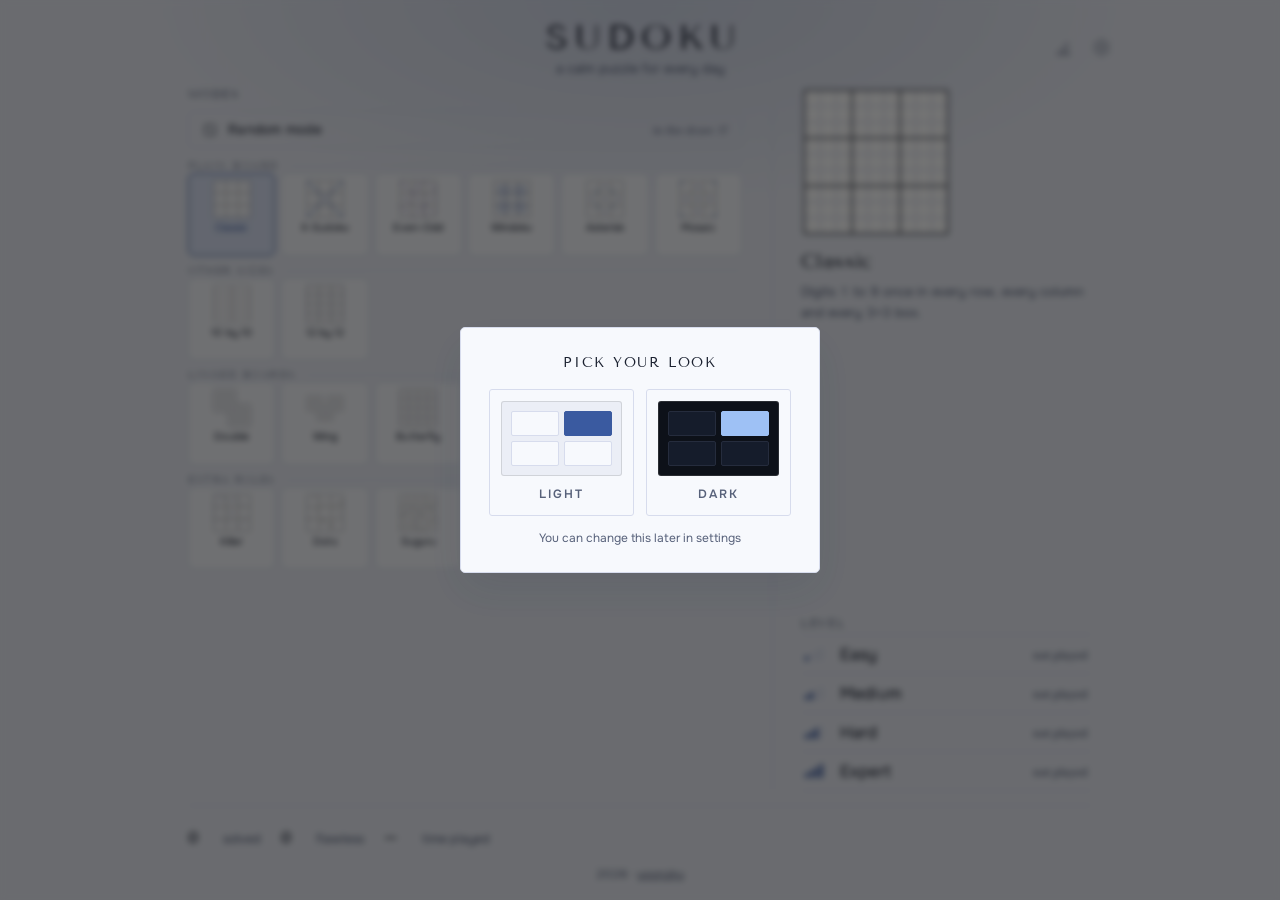
==== commit a4e5dd33: "rework the home screen, draw the board in layers Home screen fits the window: mode grid with board t" ====
--- a/Sudoku.html
+++ b/Sudoku.html
@@ -50,46 +50,44 @@
 <main>
 
   <section id="home">
-    <div class="hsec" id="continueCard" style="display:none">
-      <div class="hsec-head">
-        <h2 data-i18n="continue">Продолжить</h2>
-        <button class="linkbtn" id="contPick" data-i18n="pickMany">Выбрать</button>
-      </div>
-      <div id="contList"></div>
-      <div class="cont-bar hidden" id="contBar">
-        <span id="contCount"></span>
-        <button class="linkbtn" id="contAll" data-i18n="pickAll">Все</button>
-        <button class="linkbtn" id="contNone" data-i18n="pickNone">Снять</button>
-        <button class="linkbtn danger" id="contDel" data-i18n="delSel">Удалить</button>
-        <button class="linkbtn quiet" id="contCancel" data-i18n="pickCancel">Отмена</button>
-      </div>
-    </div>
-    <div class="home-grid">
-      <div class="hsec" style="margin:0">
-        <h2 data-i18n="modesT">Режимы</h2>
+    <div class="home-main">
+      <div class="modes-col">
+        <h2 class="hcap" data-i18n="modesT">Режимы</h2>
         <div id="modeList"></div>
       </div>
       <aside class="mp" id="modePanel">
-        <div class="mp-head">
-          <div class="mp-prev" id="mpPrev"></div>
-          <div class="mp-txt">
-            <h3 id="mpName"></h3>
-            <p id="mpRules"></p>
-            <div class="mp-pool hidden" id="mpPool">
-              <span id="poolCount"></span>
-              <button id="poolOpen" data-i18n="poolBtn">Настроить жребий</button>
-            </div>
-          </div>
+        <div class="mp-prev" id="mpPrev"></div>
+        <h3 id="mpName"></h3>
+        <p id="mpRules"></p>
+        <div class="mp-pool hidden" id="mpPool">
+          <span id="poolCount"></span>
+          <button id="poolOpen" data-i18n="poolBtn">Настроить жребий</button>
         </div>
         <h4 data-i18n="lvlT">Уровень</h4>
         <div class="diff-grid" id="diffGrid"></div>
       </aside>
     </div>
-    <p class="tot">
-      <b id="tot-won">0</b><span data-i18n="solvedL">решено</span>
-      <b id="tot-perfect">0</b><span data-i18n="cleanL">чистых</span>
-      <b id="tot-time">—</b><span data-i18n="playtimeL">за игрой</span>
-    </p>
+    <div class="home-foot">
+      <div id="continueCard" style="display:none">
+        <div class="hsec-head">
+          <h2 class="hcap" data-i18n="continue">Продолжить</h2>
+          <button class="linkbtn" id="contPick" data-i18n="pickMany">Выбрать</button>
+          <div class="cont-bar hidden" id="contBar">
+            <span id="contCount"></span>
+            <button class="linkbtn" id="contAll" data-i18n="pickAll">Все</button>
+            <button class="linkbtn" id="contNone" data-i18n="pickNone">Снять</button>
+            <button class="linkbtn danger" id="contDel" data-i18n="delSel">Удалить</button>
+            <button class="linkbtn quiet" id="contCancel" data-i18n="pickCancel">Отмена</button>
+          </div>
+        </div>
+        <div id="contList"></div>
+      </div>
+      <p class="tot">
+        <b id="tot-won">0</b><span data-i18n="solvedL">решено</span>
+        <b id="tot-perfect">0</b><span data-i18n="cleanL">чистых</span>
+        <b id="tot-time">—</b><span data-i18n="playtimeL">за игрой</span>
+      </p>
+    </div>
   </section>
 
   <section id="game" class="hidden">
--- a/css/base.css
+++ b/css/base.css
@@ -11,7 +11,7 @@
   --accent2:#6f5fa8; --accent2-soft:#e5e0f4;
   --error:#b04a52; --note:#4d5871; --given:#1b2130; --user:#3a5aa0; --cell-hl:#dde4f3; --cell-same:#cbd6ef; --note-sel:#3c4761;
   --shadow:0 18px 44px rgba(30,45,80,.11);
-  --rule:rgba(58,90,160,.42); --frame:rgba(58,90,160,.30);
+  --rule:rgba(27,33,48,.45); --frame:rgba(58,90,160,.30);
   --halo:radial-gradient(ellipse 58% 34% at 50% 0%, rgba(58,90,160,.13), transparent 68%);
   --halo-win:radial-gradient(ellipse 30% 58% at var(--wgx) var(--wgy),
     rgba(255,255,255,1) 0%, rgba(233,241,255,.96) 16%, rgba(158,186,235,.62) 34%, rgba(58,90,160,.24) 54%, rgba(34,52,92,.05) 74%, rgba(34,52,92,.10) 100%);
@@ -19,9 +19,12 @@
   --pop:#ffffff; --pop-shadow:0 16px 38px rgba(24,37,66,.24), 0 2px 8px rgba(24,37,66,.14);
   --key-bg:#ffffff; --key-line:#cdd5e8;
   --kk:#c6cee2; --kk-dark:#8d99b8;
-  --zone-fill:#e5ecfa; --even-fill:#ece7f8;
-  --tint-hl:rgba(58,90,160,.10); --tint-same:rgba(58,90,160,.21); --tint-sel:rgba(58,90,160,.30);
-  --tint-hyp:rgba(111,95,168,.16); --tint-hyp-sel:rgba(111,95,168,.30); --tint-err:rgba(176,74,82,.16);
+  --zone-fill:#dde5f5; --even-fill:#d7e0f2; --zone-edge:rgba(58,90,160,.38);
+  --blend:multiply;
+  --tint-hl:rgba(150,172,208,.22); --tint-same:rgba(74,116,205,.34); --tint-sel:rgba(52,92,180,.46);
+  --tint-hyp:rgba(126,105,196,.28); --tint-hyp-sel:rgba(104,80,180,.44); --tint-err:rgba(206,92,102,.35);
+  --cage:rgba(58,90,160,.62); --cage-num:#3a5aa0;
+  --dot-w-bg:#ffffff; --dot-w-line:#1b2130; --dot-b-bg:#1b2130; --dot-b-line:#1b2130;
 }
 html[data-theme="dark"]{
   --bg:#0d1119; --panel:#151c2b; --panel2:#1c2434; --line:#252c3d; --line-strong:#e4e9f4;
@@ -29,17 +32,20 @@
   --accent2:#bda9ef; --accent2-soft:rgba(189,169,239,.20);
   --error:#e2848c; --note:#98a3bb; --given:#e4e9f4; --user:#9ec1f5; --cell-hl:#1d2637; --cell-same:#293857; --note-sel:#c9d3e6;
   --shadow:0 18px 44px rgba(0,0,0,.5);
-  --rule:rgba(158,193,245,.36); --frame:rgba(158,193,245,.24);
+  --rule:rgba(228,233,244,.34); --frame:rgba(158,193,245,.24);
   --halo:radial-gradient(ellipse 58% 34% at 50% 0%, rgba(158,193,245,.14), transparent 68%);
   --halo-win:radial-gradient(ellipse 30% 58% at var(--wgx) var(--wgy),
     rgba(244,250,255,.60) 0%, rgba(158,193,245,.38) 18%, rgba(158,193,245,.15) 40%, transparent 70%);
   --glow-edge:rgba(158,193,245,.62);
   --pop:#232e44; --pop-shadow:0 16px 38px rgba(0,0,0,.62), 0 2px 8px rgba(0,0,0,.45);
   --key-bg:#1a2333; --key-line:#3b4963;
-  --kk:#232c3f; --kk-dark:#121824;
-  --zone-fill:rgba(158,193,245,.12); --even-fill:rgba(189,169,239,.13);
-  --tint-hl:rgba(158,193,245,.09); --tint-same:rgba(158,193,245,.19); --tint-sel:rgba(158,193,245,.30);
-  --tint-hyp:rgba(189,169,239,.16); --tint-hyp-sel:rgba(189,169,239,.30); --tint-err:rgba(226,132,140,.22);
+  --kk:#2b3550; --kk-dark:#10151f;
+  --zone-fill:rgba(158,193,245,.16); --even-fill:rgba(158,193,245,.17); --zone-edge:rgba(158,193,245,.45);
+  --blend:screen;
+  --tint-hl:rgba(96,122,168,.22); --tint-same:rgba(86,132,208,.42); --tint-sel:rgba(110,158,232,.56);
+  --tint-hyp:rgba(126,105,196,.40); --tint-hyp-sel:rgba(150,124,224,.56); --tint-err:rgba(186,74,86,.5);
+  --cage:rgba(158,193,245,.5); --cage-num:#9ec1f5;
+  --dot-w-bg:#e8edf8; --dot-w-line:#0d1119; --dot-b-bg:#0d1119; --dot-b-line:#c3cee4;
 }
 *{box-sizing:border-box; -webkit-tap-highlight-color:transparent}
 html,body{height:100%}
--- a/css/home.css
+++ b/css/home.css
@@ -1,110 +1,125 @@
-#home{max-width:1020px; margin:0 auto; width:100%}
-body:not(.in-game) main{display:flex; flex-direction:column; justify-content:center}
+#home{display:flex; flex-direction:column; gap:18px; width:100%; max-width:1120px; margin:0 auto; flex:1; min-height:0}
+body:not(.in-game) main{display:flex; flex-direction:column; padding-bottom:14px; min-height:0}
+@media (min-width:901px) and (min-height:620px){
+  body:not(.in-game){height:100vh; overflow:hidden}
+  body:not(.in-game) main{overflow:hidden}
+}
+@supports (height:100dvh){
+  @media (min-width:901px) and (min-height:620px){ body:not(.in-game){height:100dvh} }
+}
 
-.hsec{margin:0 0 26px}
-.hsec h2{font-family:var(--f-disp); font-size:11.5px; letter-spacing:.14em;
-  text-transform:uppercase; color:var(--muted); font-weight:400; margin:0 0 2px}
+.hcap{font-family:var(--f-disp); font-size:10.5px; letter-spacing:.16em; text-transform:uppercase;
+  color:var(--muted); font-weight:400; margin:0 0 10px}
 
-.hsec-head{display:flex; align-items:baseline; justify-content:space-between; gap:14px}
-.linkbtn{background:transparent; border:0; padding:2px 0; cursor:pointer; font-family:inherit;
-  font-size:12px; color:var(--accent); border-bottom:1px solid transparent; transition:border-color .15s, color .15s}
-.linkbtn:hover{border-bottom-color:var(--accent)}
-.linkbtn.quiet{color:var(--muted)}
-.linkbtn.quiet:hover{color:var(--text); border-bottom-color:var(--text)}
-.linkbtn.danger{color:var(--error)}
-.linkbtn.danger:hover{border-bottom-color:var(--error)}
-.cont-bar{display:flex; align-items:center; gap:16px; padding:11px 2px 0; font-size:12px; color:var(--muted)}
-.cont-bar #contCount{margin-right:auto; font-family:var(--f-num); font-weight:500}
-.cont-row.on{background:var(--accent-soft)}
-#contList.picking .cont-open{cursor:pointer}
-.cbox{flex:none; width:14px; height:14px; margin-right:2px; border:1px solid var(--line);
-  border-radius:3px; position:relative; transition:background .15s, border-color .15s}
-.cbox.on{background:var(--accent); border-color:var(--accent)}
-.cbox.on::after{content:''; position:absolute; inset:3px; border-radius:1px; background:var(--panel2)}
-#contList{max-height:172px; overflow-y:auto; overscroll-behavior:contain}
-#contList::-webkit-scrollbar{width:8px}
-#contList::-webkit-scrollbar-track{background:var(--panel2); border-radius:5px}
-#contList::-webkit-scrollbar-thumb{background:var(--line); border-radius:5px}
-.cont-row{display:flex; align-items:stretch; border-top:1px solid var(--line)}
-.cont-row:last-child{border-bottom:1px solid var(--line)}
-.cont-open{flex:1; display:flex; justify-content:flex-start; align-items:center; gap:12px;
-  background:transparent; border:0; padding:11px 4px 10px; cursor:pointer; color:var(--text);
-  font-family:inherit; font-size:15.5px; font-weight:400; text-align:left;
-  transition:color .18s, padding-left .18s}
-.cont-open:hover{color:var(--accent); padding-left:10px}
-.cont-open em{font-style:normal; color:var(--muted); font-size:12.5px; margin-left:8px}
-.cont-open>span{flex:1; min-width:0}
-.cont-open small{color:var(--muted); font-size:12.5px; font-weight:400; font-family:var(--f-num)}
-.cont-del{flex:none; width:38px; background:transparent; border:0; color:var(--muted);
-  cursor:pointer; display:flex; align-items:center; justify-content:center; transition:color .18s}
-.cont-del svg{width:15px; height:15px; stroke:currentColor; fill:none; stroke-width:1.2; stroke-linecap:square}
-.cont-del:hover{color:var(--error)}
+.home-main{flex:1; min-height:0; display:grid; grid-template-columns:minmax(0,1fr) 320px; gap:0 30px}
+@media (max-width:900px){ .home-main{grid-template-columns:1fr; gap:24px} }
+.modes-col{display:flex; flex-direction:column; min-height:0}
+#modeList{flex:1; min-height:0; overflow-y:auto; overscroll-behavior:contain;
+  scrollbar-width:none; -ms-overflow-style:none}
+#modeList::-webkit-scrollbar{width:0; height:0}
 
-.home-grid{display:grid; grid-template-columns:minmax(300px,1fr) minmax(360px,1fr); gap:0 40px; align-items:start}
-@media (max-width:880px){ .home-grid{grid-template-columns:1fr; gap:26px} }
-
-.mrand{display:flex; align-items:center; gap:11px; width:100%; margin:0 0 13px;
-  background:transparent; border:1px solid var(--line); border-radius:4px; padding:10px 13px;
+.mrand{display:flex; align-items:center; gap:10px; width:100%; margin:0 0 14px;
+  background:transparent; border:1px solid var(--line); border-radius:5px; padding:11px 13px;
   cursor:pointer; color:var(--text); font-family:inherit; text-align:left;
   transition:border-color .16s, color .16s, background .16s}
-.mrand b{flex:1; font-size:14px; font-weight:400; letter-spacing:.01em}
+.mrand b{flex:1; font-size:13.5px; font-weight:400; letter-spacing:.02em}
 .mrand small{color:var(--muted); font-size:11px; font-family:var(--f-num)}
 .mrand .dice{flex:none; width:16px; height:16px; stroke:currentColor; fill:none; stroke-width:1.2}
 .mrand:hover{border-color:var(--accent); color:var(--accent)}
 .mrand.on{border-color:var(--accent); color:var(--accent); background:var(--accent-soft)}
 
-.mode-grid{display:grid; grid-template-columns:repeat(5,1fr); gap:9px 8px}
-@media (max-width:1000px){ .mode-grid{grid-template-columns:repeat(4,1fr)} }
-@media (max-width:760px){ .mode-grid{grid-template-columns:repeat(3,1fr)} }
-.mgroup{grid-column:1/-1; font-family:var(--f-disp); font-size:9.5px; letter-spacing:.15em;
-  text-transform:uppercase; color:var(--muted); opacity:.8; margin:4px 0 -5px}
+.mode-grid{display:grid; grid-template-columns:repeat(6,1fr); gap:7px}
+@media (max-width:1040px){ .mode-grid{grid-template-columns:repeat(5,1fr)} }
+@media (max-width:820px){ .mode-grid{grid-template-columns:repeat(4,1fr)} }
+@media (max-width:620px){ .mode-grid{grid-template-columns:repeat(3,1fr)} }
+.mgroup{grid-column:1/-1; display:flex; align-items:center; gap:10px;
+  font-family:var(--f-disp); font-size:9.5px; letter-spacing:.16em; text-transform:uppercase;
+  color:var(--muted); opacity:.75; margin:5px 0 -3px}
+.mgroup::after{content:''; flex:1; height:1px; background:var(--line)}
 .mgroup:first-of-type{margin-top:0}
-.mcard{display:flex; flex-direction:column; align-items:center; gap:5px; padding:7px 3px 6px;
-  background:transparent; border:1px solid transparent; border-radius:5px; cursor:pointer;
-  color:var(--text); font-family:inherit; transition:border-color .16s, background .16s, color .16s}
+.mcard{display:flex; flex-direction:column; align-items:center; gap:6px; padding:8px 4px 7px;
+  background:var(--panel); border:1px solid var(--line); border-radius:6px; cursor:pointer;
+  color:var(--text); font-family:inherit; transition:border-color .16s, background .16s, color .16s, transform .16s}
 .mcard b{font-size:11px; font-weight:400; letter-spacing:.01em; text-align:center; line-height:1.2}
-.mcard small{font-size:10px; color:var(--muted); font-family:var(--f-num); min-height:12px}
-.mcard-prev{display:flex; align-items:center; justify-content:center;
-  width:100%; height:46px; opacity:.92; transition:opacity .16s}
+.mcard small{font-size:9.5px; color:var(--muted); font-family:var(--f-num); min-height:11px}
+.mcard-prev{display:flex; align-items:center; justify-content:center; width:100%; height:46px}
 .mcard-prev svg{max-width:46px; max-height:46px; width:auto; height:auto}
-.mcard:hover{border-color:var(--line); background:var(--panel2); color:var(--accent)}
-.mcard:hover .mcard-prev{opacity:1}
+.mcard:hover{border-color:var(--accent); color:var(--accent); transform:translateY(-1px)}
 .mcard.on{border-color:var(--accent); background:var(--accent-soft); color:var(--accent)}
-.mcard.on .mcard-prev{opacity:1}
 
-.mp{position:sticky; top:14px; border-left:1px solid var(--line); padding:0 0 0 28px}
-@media (max-width:880px){ .mp{position:static; border-left:0; border-top:1px solid var(--line); padding:20px 0 0} }
-.mp-head{display:flex; gap:20px; align-items:flex-start; margin-bottom:14px}
-.mp-prev{flex:none; width:132px}
+.mp{border-left:1px solid var(--line); padding:0 0 0 28px; display:flex; flex-direction:column; min-height:0}
+@media (max-width:900px){ .mp{border-left:0; border-top:1px solid var(--line); padding:20px 0 0} }
+.mp-prev{width:100%; max-width:186px; margin:0 0 18px}
 .mp-prev svg{display:block; width:100%; height:auto}
-.mp-txt{flex:1; min-width:0}
-.mp h3{font-family:var(--f-disp); font-size:22px; font-weight:400; letter-spacing:.02em; margin:0 0 7px}
+.mp h3{font-family:var(--f-disp); font-size:23px; font-weight:400; letter-spacing:.02em; margin:0 0 9px}
 .mp p{margin:0; font-size:13px; line-height:1.6; color:var(--muted)}
-.mp-pool{margin:12px 0 0; display:flex; align-items:center; gap:12px; font-size:12px; color:var(--muted)}
+.mp-pool{margin:13px 0 0; display:flex; align-items:center; gap:12px; font-size:12px; color:var(--muted)}
 .mp-pool button{background:transparent; border:0; border-bottom:1px solid var(--line); padding:2px 0;
   color:var(--accent); font-family:inherit; font-size:12px; cursor:pointer; transition:border-color .15s}
 .mp-pool button:hover{border-bottom-color:var(--accent)}
-.mp h4{font-family:var(--f-disp); font-size:10.5px; letter-spacing:.15em; text-transform:uppercase;
-  color:var(--muted); font-weight:400; margin:22px 0 2px}
+.mp h4{font-family:var(--f-disp); font-size:10.5px; letter-spacing:.16em; text-transform:uppercase;
+  color:var(--muted); font-weight:400; margin:auto 0 4px; padding-top:22px}
 
 .diff-grid{display:flex; flex-direction:column}
-.diff-btn{position:relative; display:flex; align-items:baseline; gap:13px; width:100%;
+.diff-btn{display:flex; align-items:center; gap:13px; width:100%;
   background:transparent; border:0; border-top:1px solid var(--line);
-  padding:11px 4px 10px; cursor:pointer; text-align:left; color:var(--text);
+  padding:12px 4px 11px; cursor:pointer; text-align:left; color:var(--text);
   font-family:inherit; transition:color .18s, padding-left .18s}
 .diff-btn:last-child{border-bottom:1px solid var(--line)}
-.diff-btn i{font-family:var(--f-disp); font-style:normal; font-size:10.5px; color:var(--accent);
-  letter-spacing:.1em; width:20px; flex:none; opacity:.75; transition:opacity .18s}
-.diff-btn b{flex:none; font-size:16.5px; font-weight:400; letter-spacing:.01em; width:94px}
-.diff-btn span{flex:1; font-size:12px; line-height:1.35; color:var(--muted); font-weight:400}
+.diff-btn .lvl{flex:none; display:flex; align-items:flex-end; gap:2px; width:22px; height:13px}
+.diff-btn .lvl b{width:3px; border-radius:1px; background:var(--line); transition:background .18s}
+.diff-btn .lvl b:nth-child(1){height:5px}
+.diff-btn .lvl b:nth-child(2){height:8px}
+.diff-btn .lvl b:nth-child(3){height:11px}
+.diff-btn .lvl b:nth-child(4){height:14px}
+.diff-btn .lvl b.on{background:var(--accent)}
+.diff-btn span{flex:1; font-size:16.5px; font-weight:400; letter-spacing:.01em}
 .diff-btn em{flex:none; font-style:normal; font-size:11px; color:var(--muted);
   font-family:var(--f-num); font-weight:500}
 .diff-btn:hover,.diff-btn:focus-visible{color:var(--accent); padding-left:11px; outline:none}
-.diff-btn:hover i,.diff-btn:focus-visible i{opacity:1}
+.diff-btn:hover .lvl b,.diff-btn:focus-visible .lvl b{background:var(--accent-soft)}
+.diff-btn:hover .lvl b.on,.diff-btn:focus-visible .lvl b.on{background:var(--accent)}
 
-.tot{display:flex; flex-wrap:wrap; align-items:baseline; gap:4px 20px; margin:26px 0 0;
-  color:var(--muted); font-size:12.5px; font-weight:400; border-top:1px solid var(--line); padding-top:14px}
-.tot b{font-family:var(--f-num); font-weight:500; font-size:17px; color:var(--text); margin-right:5px}
+.home-foot{flex:none; border-top:1px solid var(--line); padding-top:14px}
+.hsec-head{display:flex; align-items:center; gap:14px; margin-bottom:9px}
+.hsec-head .hcap{margin:0}
+.linkbtn{background:transparent; border:0; padding:2px 0; cursor:pointer; font-family:inherit;
+  font-size:11.5px; color:var(--accent); border-bottom:1px solid transparent;
+  transition:border-color .15s, color .15s}
+.linkbtn:hover{border-bottom-color:currentColor}
+.linkbtn.quiet{color:var(--muted)}
+.linkbtn.quiet:hover{color:var(--text)}
+.linkbtn.danger{color:var(--error)}
+.cont-bar{display:flex; align-items:center; gap:14px; margin-left:auto; font-size:11.5px; color:var(--muted)}
+.cont-bar #contCount{font-family:var(--f-num); font-weight:500}
+
+#contList{display:flex; gap:9px; overflow-x:auto; padding-bottom:6px; scrollbar-width:thin}
+#contList::-webkit-scrollbar{height:7px}
+#contList::-webkit-scrollbar-track{background:transparent}
+#contList::-webkit-scrollbar-thumb{background:var(--line); border-radius:5px}
+.cont-card{position:relative; flex:none; width:164px; display:flex; flex-direction:column; gap:3px;
+  background:var(--panel); border:1px solid var(--line); border-radius:5px; padding:10px 12px 9px;
+  cursor:pointer; color:var(--text); font-family:inherit; text-align:left;
+  transition:border-color .16s, background .16s, color .16s}
+.cont-card b{font-size:13.5px; font-weight:400; letter-spacing:.01em}
+.cont-card span{font-size:11px; color:var(--muted)}
+.cont-card small{position:absolute; right:11px; top:10px; font-family:var(--f-num); font-size:11.5px; color:var(--muted)}
+.cont-card:hover{border-color:var(--accent); color:var(--accent)}
+.cont-card.on{border-color:var(--accent); background:var(--accent-soft); color:var(--accent)}
+.cont-x{position:absolute; right:6px; bottom:6px; width:20px; height:20px; border-radius:4px;
+  display:flex; align-items:center; justify-content:center; color:var(--muted); opacity:0;
+  transition:opacity .15s, color .15s}
+.cont-x svg{width:12px; height:12px; stroke:currentColor; fill:none; stroke-width:1.4; stroke-linecap:round}
+.cont-card:hover .cont-x{opacity:1}
+.cont-x:hover{color:var(--error)}
+.cbox{position:absolute; right:9px; bottom:8px; width:14px; height:14px; border:1px solid var(--line);
+  border-radius:3px; transition:background .15s, border-color .15s}
+.cbox.on{background:var(--accent); border-color:var(--accent)}
+.cbox.on::after{content:''; position:absolute; inset:3px; border-radius:1px; background:var(--panel2)}
+
+.tot{display:flex; flex-wrap:wrap; align-items:baseline; gap:4px 20px; margin:14px 0 0;
+  color:var(--muted); font-size:12.5px; font-weight:400}
+.tot b{font-family:var(--f-num); font-weight:500; font-size:16px; color:var(--text); margin-right:5px}
 
 .pool-grid{display:grid; grid-template-columns:repeat(auto-fill,minmax(190px,1fr)); gap:0 26px}
 .pool-item{display:flex; align-items:center; gap:11px; padding:9px 0; border-bottom:1px solid var(--line);
@@ -116,10 +131,23 @@
 .pool-item input:checked::before{content:''; position:absolute; inset:3px; border-radius:1px; background:var(--accent)}
 .pool-note{margin:14px 0 0; font-size:12px; color:var(--muted)}
 
-@media (max-height:780px){
-  header{padding:20px 18px 6px}
-  .hsec{margin-bottom:18px}
-    .diff-btn{padding:9px 4px 8px}
-  .mgroup{margin-top:14px}
-  .tot{margin-top:18px; padding-top:11px}
+@media (max-height:920px){
+  header{padding:16px 18px 4px}
+  #home{gap:14px}
+  .mcard-prev{height:38px}
+  .mcard-prev svg{max-width:38px; max-height:38px}
+  .mcard{gap:4px; padding:6px 3px 5px}
+  .mcard b{font-size:10.5px}
+  .mode-grid{gap:6px}
+  .mgroup{margin:2px 0 -5px}
+  .home-foot{padding-top:11px}
+  .cont-card{width:150px; padding:7px 10px 6px}
+  .cont-card b{font-size:12.5px}
+  .mrand{padding:9px 13px; margin-bottom:11px}
+  .mp-prev{max-width:150px; margin-bottom:12px}
+  .mp h3{font-size:20px}
+  .mp h4{padding-top:12px}
+  .diff-btn{padding:9px 4px 8px}
+  .cont-card{padding:8px 11px 7px}
+  .tot{margin-top:10px}
 }
--- a/css/game.css
+++ b/css/game.css
@@ -1,4 +1,4 @@
-.topbar{display:flex; align-items:center; justify-content:space-between; margin:4px 0 12px; font-size:12.5px; color:var(--muted); gap:6px}
+.topbar{display:flex; align-items:center; justify-content:space-between; margin:4px auto 12px; width:var(--board-px,100%); font-size:12.5px; color:var(--muted); gap:6px}
 .topbar .t-item{font-weight:500}
 .topbar .t-item b{font-family:var(--f-num); color:var(--text); font-weight:600; font-variant-numeric:tabular-nums}
 .topbar .tbtn{background:none; border:none; color:var(--muted); cursor:pointer; font-size:13px; font-weight:600; padding:9px; margin:-9px -6px -9px 0; min-width:40px; min-height:40px; display:flex; align-items:center; justify-content:flex-end; gap:4px}
@@ -10,8 +10,7 @@
   display:grid; width:100%; --bw:9; --bh:9; --nc:3; --nr:3;
   border:1px solid var(--frame); border-radius:6px; overflow:hidden; background:var(--panel);
   user-select:none; touch-action:manipulation; box-shadow:var(--shadow)}
-#board.notes-on .cell.sel{box-shadow:inset 0 0 0 2px var(--accent); z-index:4}
-#board.hyp-on .cell.sel{--tint:var(--tint-hyp-sel); box-shadow:inset 0 0 0 2px var(--accent2); z-index:4}
+#board.hyp-on .cell.sel{--tint:var(--tint-hyp-sel); z-index:4}
 .cell{position:relative; z-index:0; display:flex; align-items:center; justify-content:center; touch-action:manipulation;
   font-variant-numeric:lining-nums tabular-nums; font-feature-settings:'lnum' 1,'tnum' 1;
   font-family:var(--f-num); font-size:calc(58cqw / var(--bw)); line-height:1; font-weight:600; cursor:pointer; background:transparent;
@@ -23,10 +22,10 @@
 .cell.same{--tint:var(--tint-same)}
 
 .cell.hypv{--tint:var(--tint-hyp)}
-.cell.sel{--tint:var(--tint-sel); box-shadow:inset 0 0 0 2px var(--accent); z-index:4}
-.cell.hypv.sel{--tint:var(--tint-hyp-sel); box-shadow:inset 0 0 0 2px var(--accent2)}
+.cell.sel{--tint:var(--tint-sel); z-index:4}
+.cell.hypv.sel{--tint:var(--tint-hyp-sel)}
 .cell.err{color:var(--error); --tint:var(--tint-err); font-weight:700}
-.cell.err.sel{--tint:var(--tint-sel); box-shadow:inset 0 0 0 2px var(--error); z-index:4}
+.cell.err.sel{--tint:var(--tint-err); z-index:4}
 .cell .notes{position:absolute; inset:1px; display:grid;
   grid-template-columns:repeat(var(--nc),1fr); grid-template-rows:repeat(var(--nr),1fr); pointer-events:none}
 .cell .notes span{font-family:var(--f-num); font-size:calc(23cqw / var(--bw)); line-height:1; color:var(--note); opacity:1; display:flex; align-items:center; justify-content:center; font-weight:600}
@@ -45,7 +44,7 @@
 body.won .topbar .tbtn{visibility:hidden; pointer-events:none}
 .win-lead{font-family:var(--f-disp); font-size:11px; letter-spacing:.16em; text-transform:uppercase;
   color:var(--accent); margin-bottom:7px}
-#winPanel{border-top:1px solid var(--line); margin-top:16px; padding-top:14px;
+#winPanel{border-top:1px solid var(--line); margin:16px auto 0; width:var(--board-px,100%); padding-top:14px;
   animation:winIn .55s cubic-bezier(.2,.7,.3,1) both}
 @keyframes winIn{from{opacity:0; transform:translateY(12px)}to{opacity:1; transform:none}}
 .win-head{display:flex; align-items:baseline; gap:16px; flex-wrap:wrap}
@@ -73,7 +72,7 @@
   100%{opacity:.6; transform:scale(1)}
 }
 
-body.won #board{box-shadow:0 -26px 80px -14px var(--glow-edge), 0 -10px 40px -14px var(--glow-edge), var(--shadow)}
+body.won:not(.board-wide) #board{box-shadow:0 -26px 80px -14px var(--glow-edge), 0 -10px 40px -14px var(--glow-edge), var(--shadow)}
 #board{transition:box-shadow .9s ease-out}
 #pauseOverlay{position:absolute; inset:0; background:var(--panel); border-radius:6px;
   display:flex; flex-direction:column; align-items:center; justify-content:center; gap:14px; z-index:5}
@@ -108,7 +107,7 @@
 #picker.mode-note button[data-v]:hover{border-color:var(--accent); color:var(--accent)}
 #picker.mode-hyp button[data-v]:hover{border-color:var(--accent2); color:var(--accent2)}
 
-.controls{display:flex; flex-wrap:wrap; margin-top:16px;
+.controls{display:flex; flex-wrap:wrap; margin:16px auto 0; width:var(--board-px,100%);
   border:1px solid var(--line); border-radius:3px; overflow:hidden}
 .ctl{flex:1 1 0; min-width:0; background:transparent; border:0;
   padding:11px 5px 9px; cursor:pointer; color:var(--muted); font-family:inherit;
@@ -123,14 +122,14 @@
 .ctl.on{color:var(--accent); background:var(--accent-soft)}
 .ctl.on2{color:var(--accent2); background:var(--accent2-soft)}
 .ctl:disabled{opacity:.32; cursor:default}
-.numpad{display:grid; gap:6px; margin-top:10px}
+.numpad{display:grid; gap:6px; margin:10px auto 0; width:var(--board-px,100%)}
 .num{position:relative; touch-action:manipulation; background:var(--key-bg);
   border:1px solid var(--key-line); border-bottom-width:2px; border-radius:4px; aspect-ratio:.78; cursor:pointer;
   font-family:var(--f-num); font-size:clamp(18px,4.5vw,26px); font-weight:500; color:var(--text);
   font-variant-numeric:lining-nums tabular-nums; font-feature-settings:'lnum' 1,'tnum' 1;
   display:flex; align-items:center; justify-content:center;
   transition:border-color .12s, color .12s, background .12s}
-.num small{position:absolute; right:6px; bottom:4px; font-size:11.5px; color:var(--muted); font-weight:500; line-height:1}
+.num small{position:absolute; right:5px; bottom:3px; font-size:10px; color:var(--muted); font-weight:500; line-height:1; opacity:.85}
 .num:hover{border-color:var(--accent); color:var(--accent)}
 .num:active{transform:translateY(1px); border-bottom-width:1px}
 .num:active{background:var(--accent-soft)}
@@ -144,19 +143,22 @@
 .numpad.mode-hyp .num.armed{border-color:var(--accent2); color:var(--accent2); background:var(--accent2-soft); box-shadow:inset 0 0 0 1px var(--accent2)}
 
 .cell::before{content:''; position:absolute; inset:0; pointer-events:none; z-index:-1;
-  background:var(--tint,transparent); transition:background .12s}
-.cell::after{content:''; position:absolute; inset:0; pointer-events:none; z-index:2;
-  border-top:var(--bt,0); border-left:var(--bl,0); border-right:var(--br,0); border-bottom:var(--bb,0)}
+  background:var(--tint,transparent); mix-blend-mode:var(--blend); transition:background .12s}
+
 .cell.zone{background:var(--zone-fill)}
 .cell.even{background:var(--even-fill)}
 .cell.d2{font-size:calc(44cqw / var(--bw)); letter-spacing:-.02em}
 
+.grid{position:absolute; inset:0; pointer-events:none; z-index:3}
+.grid svg{position:absolute; inset:0; width:100%; height:100%}
+#selBox{position:absolute; z-index:7; pointer-events:none; border:2px solid var(--accent);
+  border-radius:2px; box-shadow:0 0 0 1px var(--bg-soft, transparent)}
+#selBox.hyp{border-color:var(--accent2)}
+#selBox.err{border-color:var(--error)}
+#selBox.hidden{display:none}
 .deco{position:absolute; inset:0; pointer-events:none; z-index:6}
 .deco svg{position:absolute; inset:0; width:100%; height:100%; overflow:visible}
-.deco .cgs{position:absolute; display:flex; align-items:flex-start; justify-content:flex-start;
-  padding:9% 0 0 15%; font-family:var(--f-num); font-size:calc(26cqw / var(--bw)); line-height:1;
-  font-weight:600; color:var(--accent); text-decoration:none;
-  text-shadow:0 0 2px var(--panel), 0 0 2px var(--panel), 0 0 3px var(--panel)}
+.deco .sums text{font-family:var(--f-num); font-weight:700; fill:var(--cage-num)}
 
 .blk{background:var(--kk-dark); border-right:1px solid var(--frame); border-bottom:1px solid var(--frame)}
 .clue{position:relative; background:var(--kk);
@@ -167,16 +169,27 @@
 .clue u{top:8%; right:9%}
 .clue s{bottom:8%; left:9%}
 
+body.pad-two #game{max-width:clamp(300px, calc(100vh - 405px), 540px)}
 body.board-wide #game{max-width:clamp(320px, calc(100vh - 300px), 720px)}
 @supports (height:100dvh){
+  body.pad-two #game{max-width:clamp(300px, calc(100dvh - 405px), 540px)}
   body.board-wide #game{max-width:clamp(320px, calc(100dvh - 300px), 720px)}
 }
-body.board-num .numpad{grid-template-columns:repeat(10,1fr)}
+.numpad.two-row .num{aspect-ratio:1.25}
+body.board-num .numpad{grid-template-columns:repeat(5,1fr)}
+body.board-num .num{aspect-ratio:1.45; font-size:clamp(16px,3.4vw,22px)}
+body.board-num .cell{font-size:calc(40cqw / var(--bw)); letter-spacing:-.03em;
+  font-variant-numeric:proportional-nums lining-nums; font-feature-settings:'tnum' 0,'pnum' 1,'lnum' 1}
+body.board-num .cell.d2{font-size:calc(40cqw / var(--bw))}
+.cell .notes.wide{display:flex; flex-wrap:wrap; align-content:flex-start; justify-content:center;
+  gap:0 6%; inset:6% 4%}
+.cell .notes.wide span{font-family:var(--f-num); font-size:calc(26cqw / var(--bw)); line-height:1.15;
+  color:var(--note); font-weight:600; display:inline}
 .topbar .t-item em{font-style:normal; color:var(--muted); margin-left:8px; font-size:12px}
 
 #board{background:transparent}
 .cell{background:var(--panel)}
-body.board-wide:not(.won) #board{border-color:transparent; box-shadow:none}
+body.board-wide #board{border-color:transparent; box-shadow:none}
 #picker.pk-wide{grid-template-columns:repeat(4,46px)}
 #picker.pk-num{grid-template-columns:repeat(5,42px)}
 #picker.pk-num button{font-size:19px}
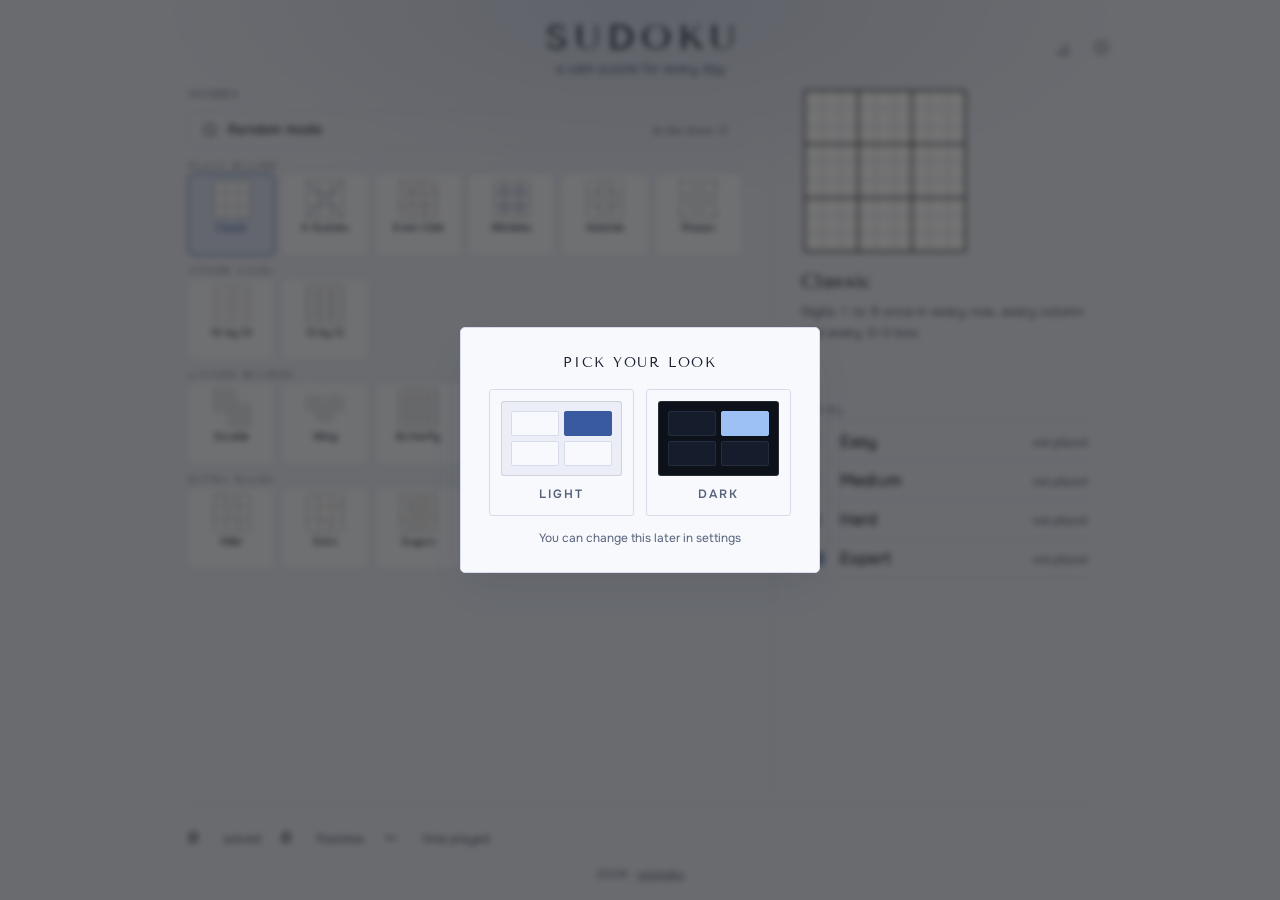
==== commit 564c6f5b: "phone layout, win panel and design cleanup - home picks a mode through a sheet, wide boards open in " ====
--- a/Sudoku.html
+++ b/Sudoku.html
@@ -56,6 +56,7 @@
         <div id="modeList"></div>
       </div>
       <aside class="mp" id="modePanel">
+        <button class="sheet-grab" id="sheetGrab" aria-label="close"><i></i></button>
         <div class="mp-prev" id="mpPrev"></div>
         <h3 id="mpName"></h3>
         <p id="mpRules"></p>
@@ -95,13 +96,16 @@
       <span class="t-item"><b id="gMode"></b><em id="gDiff"></em></span>
       <span class="t-item" id="gMistWrap"><span data-i18n="errorsL">Ошибки</span>: <b id="gMist">0</b></span>
       <span class="t-item"><b id="gTimer">0:00</b></span>
+      <button class="tbtn hidden" id="zoomBtn">
+        <svg viewBox="0 0 24 24"><circle cx="11" cy="11" r="6.5"/><path d="M16 16l4.5 4.5"/></svg>
+      </button>
       <button class="tbtn" id="pauseBtn">
         <svg viewBox="0 0 24 24"><path d="M9.5 5.5v13M14.5 5.5v13"/></svg>
       </button>
     </div>
     <p id="pickHint" class="hidden" data-i18n="pickHint">Двойной или правый клик по клетке — быстрый ввод цифры</p>
     <div class="board-wrap">
-      <div id="board"></div>
+      <div class="board-pan" id="boardPan"><div id="board"></div></div>
       <div id="pauseOverlay" class="hidden">
         <p data-i18n="pauseT">Пауза</p>
         <button class="btn" id="resumeBtn" data-i18n="resume">Продолжить</button>
@@ -130,8 +134,8 @@
       </div>
       <div class="win-foot">
         <div class="win-grid">
-          <div><b id="winBest"></b><span data-i18n="recordL">рекорд</span></div>
-          <div><b id="winMist"></b><span data-i18n="mistakesL">ошибки</span></div>
+          <div id="winBestCell"><b id="winBest"></b><span id="winBestLbl" data-i18n="recordL">рекорд</span></div>
+          <div id="winMistCell"><b id="winMist"></b><span data-i18n="mistakesL">ошибки</span></div>
           <div><b id="winHints"></b><span data-i18n="hintsL">подсказки</span></div>
         </div>
         <div class="win-act">
@@ -141,6 +145,8 @@
       </div>
     </section>
   </section>
+
+  <div id="sheetBg"></div>
 </main>
 
 <div class="modal-bg hidden" id="loseModal">
--- a/css/base.css
+++ b/css/base.css
@@ -10,11 +10,9 @@
   --text:#1b2130; --muted:#57617a; --accent:#3a5aa0; --accent-text:#ffffff; --accent-soft:#dbe3f5;
   --accent2:#6f5fa8; --accent2-soft:#e5e0f4;
   --error:#b04a52; --note:#4d5871; --given:#1b2130; --user:#3a5aa0; --cell-hl:#dde4f3; --cell-same:#cbd6ef; --note-sel:#3c4761;
-  --shadow:0 18px 44px rgba(30,45,80,.11);
+  --shadow:0 18px 44px rgba(30,45,80,.11); --shadow-up:0 -14px 38px rgba(30,45,80,.14);
   --rule:rgba(27,33,48,.45); --frame:rgba(58,90,160,.30);
   --halo:radial-gradient(ellipse 58% 34% at 50% 0%, rgba(58,90,160,.13), transparent 68%);
-  --halo-win:radial-gradient(ellipse 30% 58% at var(--wgx) var(--wgy),
-    rgba(255,255,255,1) 0%, rgba(233,241,255,.96) 16%, rgba(158,186,235,.62) 34%, rgba(58,90,160,.24) 54%, rgba(34,52,92,.05) 74%, rgba(34,52,92,.10) 100%);
   --glow-edge:rgba(58,90,160,.62);
   --pop:#ffffff; --pop-shadow:0 16px 38px rgba(24,37,66,.24), 0 2px 8px rgba(24,37,66,.14);
   --key-bg:#ffffff; --key-line:#cdd5e8;
@@ -31,11 +29,9 @@
   --text:#e4e9f4; --muted:#8b96af; --accent:#9ec1f5; --accent-text:#0d1119; --accent-soft:rgba(158,193,245,.20);
   --accent2:#bda9ef; --accent2-soft:rgba(189,169,239,.20);
   --error:#e2848c; --note:#98a3bb; --given:#e4e9f4; --user:#9ec1f5; --cell-hl:#1d2637; --cell-same:#293857; --note-sel:#c9d3e6;
-  --shadow:0 18px 44px rgba(0,0,0,.5);
+  --shadow:0 18px 44px rgba(0,0,0,.5); --shadow-up:0 -14px 38px rgba(0,0,0,.42);
   --rule:rgba(228,233,244,.34); --frame:rgba(158,193,245,.24);
   --halo:radial-gradient(ellipse 58% 34% at 50% 0%, rgba(158,193,245,.14), transparent 68%);
-  --halo-win:radial-gradient(ellipse 30% 58% at var(--wgx) var(--wgy),
-    rgba(244,250,255,.60) 0%, rgba(158,193,245,.38) 18%, rgba(158,193,245,.15) 40%, transparent 70%);
   --glow-edge:rgba(158,193,245,.62);
   --pop:#232e44; --pop-shadow:0 16px 38px rgba(0,0,0,.62), 0 2px 8px rgba(0,0,0,.45);
   --key-bg:#1a2333; --key-line:#3b4963;
@@ -109,7 +105,7 @@
 .hidden{display:none !important}
 @media(min-height:640px){body.in-game{overflow:hidden}}
 
-@media (max-width:600px){
+@media (max-width:700px){
   html{-webkit-text-size-adjust:100%}
   body{-webkit-touch-callout:none; touch-action:manipulation;
     padding-left:env(safe-area-inset-left); padding-right:env(safe-area-inset-right)}
@@ -132,12 +128,14 @@
   #game{max-width:100%}
 
   .board-wrap{max-width:min(100%, calc(100vh - 268px)); margin:0 auto}
+  body.pad-two .board-wrap{max-width:min(100%, calc(100vh - 330px))}
   @supports (height:100dvh){
     .board-wrap{max-width:min(100%, calc(100dvh - 268px))}
+    body.pad-two .board-wrap{max-width:min(100%, calc(100dvh - 330px))}
   }
 }
 
-@media (max-width:600px) and (max-height:560px){
+@media (max-width:700px) and (max-height:560px){
   body.in-game{justify-content:flex-start; overflow:auto}
 }
 
--- a/css/home.css
+++ b/css/home.css
@@ -49,16 +49,17 @@
 
 .mp{border-left:1px solid var(--line); padding:0 0 0 28px; display:flex; flex-direction:column; min-height:0}
 @media (max-width:900px){ .mp{border-left:0; border-top:1px solid var(--line); padding:20px 0 0} }
-.mp-prev{width:100%; max-width:186px; margin:0 0 18px}
+.sheet-grab{display:none}
+.mp-prev{width:100%; max-width:210px; margin:0 0 20px}
 .mp-prev svg{display:block; width:100%; height:auto}
 .mp h3{font-family:var(--f-disp); font-size:23px; font-weight:400; letter-spacing:.02em; margin:0 0 9px}
-.mp p{margin:0; font-size:13px; line-height:1.6; color:var(--muted)}
+.mp p{margin:0; font-size:13px; line-height:1.6; color:var(--muted); min-height:6.4em}
 .mp-pool{margin:13px 0 0; display:flex; align-items:center; gap:12px; font-size:12px; color:var(--muted)}
 .mp-pool button{background:transparent; border:0; border-bottom:1px solid var(--line); padding:2px 0;
   color:var(--accent); font-family:inherit; font-size:12px; cursor:pointer; transition:border-color .15s}
 .mp-pool button:hover{border-bottom-color:var(--accent)}
 .mp h4{font-family:var(--f-disp); font-size:10.5px; letter-spacing:.16em; text-transform:uppercase;
-  color:var(--muted); font-weight:400; margin:auto 0 4px; padding-top:22px}
+  color:var(--muted); font-weight:400; margin:26px 0 4px; padding-top:0}
 
 .diff-grid{display:flex; flex-direction:column}
 .diff-btn{display:flex; align-items:center; gap:13px; width:100%;
@@ -144,9 +145,9 @@
   .cont-card{width:150px; padding:7px 10px 6px}
   .cont-card b{font-size:12.5px}
   .mrand{padding:9px 13px; margin-bottom:11px}
-  .mp-prev{max-width:150px; margin-bottom:12px}
+  .mp-prev{max-width:168px; margin-bottom:14px}
   .mp h3{font-size:20px}
-  .mp h4{padding-top:12px}
+  .mp h4{margin-top:18px}
   .diff-btn{padding:9px 4px 8px}
   .cont-card{padding:8px 11px 7px}
   .tot{margin-top:10px}
--- a/css/game.css
+++ b/css/game.css
@@ -1,4 +1,6 @@
-.topbar{display:flex; align-items:center; justify-content:space-between; margin:4px auto 12px; width:var(--board-px,100%); font-size:12.5px; color:var(--muted); gap:6px}
+.topbar{display:flex; align-items:center; margin:4px auto 12px; width:var(--board-px,100%);
+  font-size:12.5px; color:var(--muted); gap:14px}
+.topbar .t-item:last-of-type{margin-left:auto}
 .topbar .t-item{font-weight:500}
 .topbar .t-item b{font-family:var(--f-num); color:var(--text); font-weight:600; font-variant-numeric:tabular-nums}
 .topbar .tbtn{background:none; border:none; color:var(--muted); cursor:pointer; font-size:13px; font-weight:600; padding:9px; margin:-9px -6px -9px 0; min-width:40px; min-height:40px; display:flex; align-items:center; justify-content:flex-end; gap:4px}
@@ -59,11 +61,17 @@
 
 body.won.in-game{overflow:auto}
 
-@media (max-width:600px){
+@media (max-width:700px){
   body.won.in-game{justify-content:flex-start; padding-top:var(--won-top,0px)}
 }
 #winGlow{position:fixed; inset:0; pointer-events:none; z-index:6; opacity:0;
-  --wgx:50%; --wgy:-4%; background:var(--halo-win)}
+  --wgx:50%; --wgy:-4%; --wgw:30%; --wgh:58%;
+  background:radial-gradient(ellipse var(--wgw) var(--wgh) at var(--wgx) var(--wgy),
+    rgba(255,255,255,1) 0%, rgba(233,241,255,.96) 16%, rgba(158,186,235,.62) 34%,
+    rgba(58,90,160,.24) 54%, rgba(34,52,92,.05) 74%, rgba(34,52,92,.10) 100%)}
+html[data-theme="dark"] #winGlow{
+  background:radial-gradient(ellipse var(--wgw) var(--wgh) at var(--wgx) var(--wgy),
+    rgba(244,250,255,.60) 0%, rgba(158,193,245,.38) 18%, rgba(158,193,245,.15) 40%, transparent 70%)}
 #winGlow.on{opacity:.62; animation:haloIn 2.9s cubic-bezier(.22,.68,.3,1) forwards}
 @keyframes haloIn{
   0%{opacity:0; transform:scale(.84) translateY(-5%)}
@@ -152,7 +160,7 @@
 .grid{position:absolute; inset:0; pointer-events:none; z-index:3}
 .grid svg{position:absolute; inset:0; width:100%; height:100%}
 #selBox{position:absolute; z-index:7; pointer-events:none; border:2px solid var(--accent);
-  border-radius:2px; box-shadow:0 0 0 1px var(--bg-soft, transparent)}
+  border-radius:2px}
 #selBox.hyp{border-color:var(--accent2)}
 #selBox.err{border-color:var(--error)}
 #selBox.hidden{display:none}
--- a/css/modals.css
+++ b/css/modals.css
@@ -21,8 +21,8 @@
 .win-big{font-family:var(--f-num); font-size:40px; font-weight:400; line-height:1; font-variant-numeric:tabular-nums}
 .win-sub{color:var(--muted); font-size:13.5px; font-weight:400}
 .record{color:var(--accent); font-size:12.5px; font-weight:600; letter-spacing:.03em}
-.win-sub .mk{color:var(--accent)}
-.win-grid{display:grid; grid-template-columns:repeat(3,1fr); margin:0; border-top:1px solid var(--line); border-bottom:1px solid var(--line)}
+.win-grid{display:grid; grid-auto-flow:column; grid-auto-columns:1fr; margin:0;
+  border-top:1px solid var(--line); border-bottom:1px solid var(--line)}
 .win-grid div{background:transparent; border-right:1px solid var(--line); padding:9px 6px}
 .win-grid div:last-child{border-right:0}
 .win-grid b{display:block; font-family:var(--f-num); font-size:17px; font-weight:500; font-variant-numeric:tabular-nums; margin-bottom:3px}
--- a/css/mobile.css
+++ b/css/mobile.css
@@ -1,23 +1,5 @@
-@media (max-width:600px){
-  .topbar{margin:2px 0 8px}
-
-  .topbar .tbtn{padding:6px 4px; margin-right:0}
-  #board{border-radius:5px}
-  .numpad{gap:4px; margin-top:10px}
-  .num{aspect-ratio:.72; font-size:22px; font-weight:500; border-radius:4px}
-  .num small{right:4px; bottom:3px; font-size:10px}
-  .controls{margin-top:12px}
-  .ctl{padding:11px 1px 9px; letter-spacing:0; gap:5px; min-height:54px}
-  .ctl svg{width:20px; height:20px}
-  .diff-btn b{font-size:19px}
-  .diff-btn{padding:15px 4px}
-  .cont-open{font-size:18px}
-  #picker{grid-template-columns:repeat(3,52px); gap:6px}
-  #picker button{font-size:19px}
-}
-
-@media (pointer:coarse){ .only-fine{display:none !important} #tabKeysBtn{display:none} }
-@media (max-width:600px){ #posRow, #posseg{display:none} }
+#sheetBg{position:fixed; inset:0; z-index:24; background:rgba(6,9,16,.5);
+  opacity:0; pointer-events:none; transition:opacity .24s}
 
 #pickHint{position:fixed; z-index:5; width:176px; margin:0; padding:2px 0 2px 13px;
   text-align:left; font-size:13px; font-weight:400; line-height:1.55; color:var(--muted);
@@ -26,21 +8,214 @@
   border-left:0; border-right:1px solid var(--line)}
 #pickHint b{font-weight:500; color:var(--accent)}
 
+
+@media (max-width:700px){
+
+/* — главный экран — */
+body:not(.in-game) main{padding-bottom:calc(10px + env(safe-area-inset-bottom)); min-height:auto; flex:none}
+#home{gap:16px; flex:none; min-height:auto}
+.home-main{display:block}
+.modes-col{display:block; min-height:0}
+#modeList{overflow:visible; flex:none}
+.home-foot{display:contents}
+#continueCard{order:-1}
+.tot{order:5; margin:2px 0 0; padding-top:14px; border-top:1px solid var(--line);
+  justify-content:space-between; gap:4px 10px}
+.tot b{font-size:17px}
+
+.hcap{font-size:11px; margin-bottom:9px}
+.hsec-head{gap:10px; margin-bottom:10px; flex-wrap:wrap}
+.hsec-head:has(.cont-bar:not(.hidden)) .hcap{display:none}
+.linkbtn{font-size:12.5px; padding:6px 0}
+.cont-bar{margin-left:0; width:100%; justify-content:space-between; gap:6px; font-size:12px}
+.cont-bar #contCount{margin-right:auto}
+#contList{gap:8px; padding-bottom:8px; scrollbar-width:none;
+  margin:0 -10px; padding-left:10px; padding-right:10px}
+#contList::-webkit-scrollbar{height:0}
+.cont-card{width:154px; padding:11px 12px 12px; border-radius:6px}
+.cont-card b{font-size:14px}
+.cont-card span{font-size:11.5px}
+.cont-x{width:30px; height:30px; right:2px; bottom:2px; opacity:.75}
+.cbox{width:17px; height:17px; right:11px; bottom:11px}
+
+.mrand{padding:14px 14px; border-radius:6px; margin-bottom:13px}
+.mrand b{font-size:14.5px}
+.mrand small{font-size:11.5px}
+.mrand .dice{width:18px; height:18px}
+
+.mode-grid{grid-template-columns:repeat(3,1fr); gap:8px}
+.mgroup{font-size:10px; margin:8px 0 -2px}
+.mcard{padding:11px 4px 10px; gap:7px; border-radius:6px}
+.mcard-prev{height:52px}
+.mcard-prev svg{max-width:52px; max-height:52px}
+.mcard b{font-size:11.5px}
+.mcard small{font-size:10px; min-height:12px}
+.mcard:hover{transform:none}
+.mcard:active{background:var(--accent-soft); border-color:var(--accent)}
+
+/* — лист режима — */
+body.sheet{overflow:hidden}
+body.sheet #sheetBg{opacity:1; pointer-events:auto}
+.mp{position:fixed; left:0; right:0; bottom:0; z-index:25;
+  border:0; border-top:1px solid var(--line); border-radius:12px 12px 0 0;
+  background:var(--panel); box-shadow:var(--shadow-up);
+  padding:0 16px calc(12px + env(safe-area-inset-bottom));
+  max-height:86vh; overflow-y:auto; overscroll-behavior:contain;
+  display:grid; grid-template-columns:64px 1fr; gap:0 15px; align-content:start;
+  transform:translateY(103%); transition:transform .26s cubic-bezier(.2,.7,.3,1)}
+@supports (height:100dvh){ .mp{max-height:86dvh} }
+body.sheet .mp{transform:none}
+.sheet-grab{display:block; grid-column:1/-1; width:100%; padding:10px 0 12px; margin:0;
+  background:none; border:0; cursor:pointer; touch-action:none}
+.sheet-grab i{display:block; width:38px; height:4px; margin:0 auto; border-radius:2px; background:var(--line)}
+.mp-prev{grid-column:1; grid-row:2; max-width:64px; margin:0; align-self:center}
+.mp h3{grid-column:2; grid-row:2; align-self:center; font-size:21px; margin:0}
+.mp p{grid-column:1/-1; margin:13px 0 0; font-size:13.5px; line-height:1.55; min-height:0}
+.mp-pool{grid-column:1/-1; margin:14px 0 0; font-size:12.5px}
+.mp-pool button{font-size:12.5px; padding:6px 0}
+.mp h4{grid-column:1/-1; margin:18px 0 2px; padding-top:0; font-size:11px}
+.diff-grid{grid-column:1/-1}
+
+/* — партия — */
+body.in-game main{padding:2px 8px calc(4px + env(safe-area-inset-bottom)); flex:0 1 auto}
+body.in-game #game{width:100%; max-width:100%}
+body.in-game .site-foot{display:none}
+.topbar{margin:2px auto 8px; font-size:13px}
+.topbar .t-item em{margin-left:6px; font-size:12px}
+.topbar .tbtn{padding:8px 6px; margin:-8px -6px -8px 0; min-width:38px}
+.topbar .tbtn svg{width:18px; height:18px}
+#board{border-radius:5px}
+
+.board-pan{width:100%; margin:0 auto}
+body.board-zoom .board-wrap{max-width:100%}
+.board-pan.pan{overflow:auto; overscroll-behavior:contain;
+  scrollbar-width:none; -webkit-overflow-scrolling:touch;
+  border-radius:6px; box-shadow:var(--shadow)}
+.board-pan.pan::-webkit-scrollbar{width:0; height:0}
+.board-pan.pan #board{box-shadow:none; margin:0}
+
+.controls{margin-top:11px; border-radius:3px}
+.ctl{padding:10px 1px 8px; letter-spacing:0; gap:5px; min-height:52px; font-size:10px}
+.ctl svg{width:20px; height:20px}
+.ctl:hover:not(:disabled){color:var(--muted); background:transparent}
+.ctl:active:not(:disabled){background:var(--cell-hl); color:var(--text)}
+.ctl.on:active{color:var(--accent)}
+
+.numpad{gap:5px; margin-top:9px}
+.num{aspect-ratio:auto; height:54px; font-size:23px; font-weight:500; border-radius:4px}
+.num small{right:4px; bottom:3px; font-size:10px}
+.num:hover{border-color:var(--key-line); color:var(--text)}
+.numpad.two-row .num{aspect-ratio:auto; height:46px}
+body.board-num .num{aspect-ratio:auto; height:46px; font-size:21px}
+.numpad.mode-note .num:hover{color:var(--accent); border-color:var(--accent)}
+.numpad.mode-hyp .num:hover{color:var(--accent2); border-color:var(--accent2)}
+
+#pickHint{position:static; width:auto; margin:0 auto 7px; padding:0;
+  text-align:center; font-size:12px; line-height:1.4; border:0; color:var(--muted)}
+#pickHint.right-side{padding:0; text-align:center; border:0}
+
+#picker{padding:9px; grid-template-columns:repeat(3,58px); gap:6px}
+#picker button{font-size:22px}
+#picker.pk-wide{grid-template-columns:repeat(4,52px)}
+#picker.pk-num{grid-template-columns:repeat(5,46px)}
+#picker .pk-mode button{height:38px}
+#picker .pk-x{height:38px}
+
+/* — итог партии — */
+#winGlow{--wgw:64%; --wgh:40%}
+.win-lead{font-size:10.5px}
+.win-big{font-size:36px}
+#winPanel{margin-top:13px; padding-top:12px}
+.win-grid b{font-size:16px}
+.win-grid span{font-size:9.5px; letter-spacing:.1em}
+
+/* — окна — */
+#pauseOverlay{gap:12px}
+#pauseOverlay .btn{min-width:190px}
+.diff-btn{padding:15px 4px; gap:14px}
+.diff-btn b{font-size:19px}
+.diff-btn span{font-size:17px}
+.diff-btn em{font-size:11.5px}
+.diff-btn:hover,.diff-btn:focus-visible{padding-left:4px}
+.diff-btn:active{color:var(--accent); background:var(--accent-soft)}
+}
+
+@media (pointer:coarse){
+  #tabKeysBtn{display:none}
+  .mcard:hover,.cont-card:hover,.mrand:hover{border-color:var(--line); color:var(--text); background:var(--panel)}
+  .mcard.on:hover{border-color:var(--accent); color:var(--accent); background:var(--accent-soft)}
+  .mrand.on:hover{border-color:var(--accent); color:var(--accent); background:var(--accent-soft)}
+  .num:active{background:var(--accent-soft); border-color:var(--accent); color:var(--accent)}
+}
+@media (max-width:700px){ #posRow, #posseg{display:none} }
+
 @media (max-width:620px){
-  .modal{padding:18px 16px; max-height:94vh}
+  .modal{padding:18px 16px 0; max-height:94vh}
+  #welcomeModal .modal{padding-bottom:18px}
   .modal h2{margin-bottom:11px}
+  .modal .row:last-child{position:sticky; bottom:0; z-index:2;
+    margin:10px -16px 0; padding:12px 16px calc(14px + env(safe-area-inset-bottom));
+    border-top:1px solid var(--line); background:var(--panel)}
 
   .stabs{flex-direction:row; border-right:0; border-bottom:1px solid var(--line);
     padding:0; margin-bottom:14px; gap:0}
-  .stabs button{flex:1; text-align:center; padding:12px 4px; border-radius:0;
+  .stabs button{flex:1; text-align:center; padding:13px 4px; border-radius:0;
     border-bottom:2px solid transparent; margin-bottom:-1px}
   .stabs button.on{background:transparent; border-bottom-color:var(--accent)}
   .modal h3{margin:14px 0 6px}
-  .toggle{padding:7px 0; gap:11px}
+  .toggle{padding:9px 0; gap:12px}
+  .toggle input{width:40px; height:23px; margin-top:3px}
+  .toggle input::before{width:17px; height:17px}
+  .toggle input:checked::before{transform:translateX(17px)}
   .toggle b{font-size:15px; margin-bottom:1px}
-  .toggle span{font-size:12.5px; line-height:1.32}
-  .modal .row{margin-top:12px}
-  .btn{padding:12px 20px; min-height:44px}
+  .toggle span{font-size:12.5px; line-height:1.35}
+  .modal .row{margin-top:12px; gap:8px}
+  .modal .row .btn{flex:1 1 40%}
+  .btn{padding:13px 16px; min-height:46px}
   .keys{gap:16px 0}
   .krow{font-size:13px; padding:7px 0}
-}
+  .rules-body{gap:16px}
+  .rules-prev{width:96px}
+  .pool-item{padding:11px 0; font-size:14px}
+  .pool-item input{width:20px; height:20px}
+  .modal td{padding:9px 4px}
+  .hist div{padding:8px 0}
+  .wel-card{padding:13px 12px 15px}
+}
+
+/* — телефон лёжа — */
+@media (orientation:landscape) and (max-height:560px) and (min-width:560px){
+  body.in-game{justify-content:flex-start; overflow:hidden}
+  body.in-game header{padding:5px 12px 0}
+  body.in-game header h1{font-size:18px}
+  body.in-game header .iconbtn{width:34px; height:34px}
+  body.in-game main{flex:1 1 auto; min-height:0; padding:0 12px 6px; display:flex; max-width:100%}
+  body.in-game .site-foot{display:none}
+
+  body.in-game #game{width:100%; max-width:100%; display:grid; align-content:start;
+    grid-template-columns:minmax(0,1fr) minmax(146px,208px);
+    grid-template-rows:auto auto minmax(0,1fr); gap:4px 14px}
+  #game .topbar{grid-area:1/1/2/3; width:auto; margin:0 0 2px}
+  #pickHint{display:none}
+  .board-wrap{grid-area:2/1/4/2; height:calc(100vh - 74px); max-width:none; margin:0}
+  .board-pan{display:flex; justify-content:center}
+  .controls{grid-area:2/2/3/3; width:auto; margin:0; flex-wrap:wrap}
+  .ctl{flex:1 1 30%; min-height:44px; padding:7px 1px 6px}
+  .ctl:nth-child(n+4){border-left:0}
+  .numpad{grid-area:3/2/4/3; width:auto; margin:6px 0 0; align-content:start;
+    grid-template-columns:repeat(3,1fr) !important; gap:5px}
+  .num{height:auto; aspect-ratio:1.35; font-size:20px}
+  .numpad.two-row .num, body.board-num .num{height:auto; aspect-ratio:1.35}
+  body.won #game{grid-template-columns:minmax(0,1fr) minmax(190px,282px)}
+  #winPanel{grid-area:2/2/4/3; width:auto; margin:0; padding-top:0; border-top:0; overflow-y:auto}
+  .win-big{font-size:26px}
+  .win-head{gap:8px}
+  .win-foot{flex-direction:column; align-items:stretch; gap:8px; margin-top:8px}
+  .win-act .btn{flex:1}
+  body.won.in-game{overflow:hidden; padding-top:0}
+}
+@supports (height:100dvh){
+  @media (orientation:landscape) and (max-height:560px) and (min-width:560px){
+    .board-wrap{height:calc(100dvh - 74px)}
+  }
+}
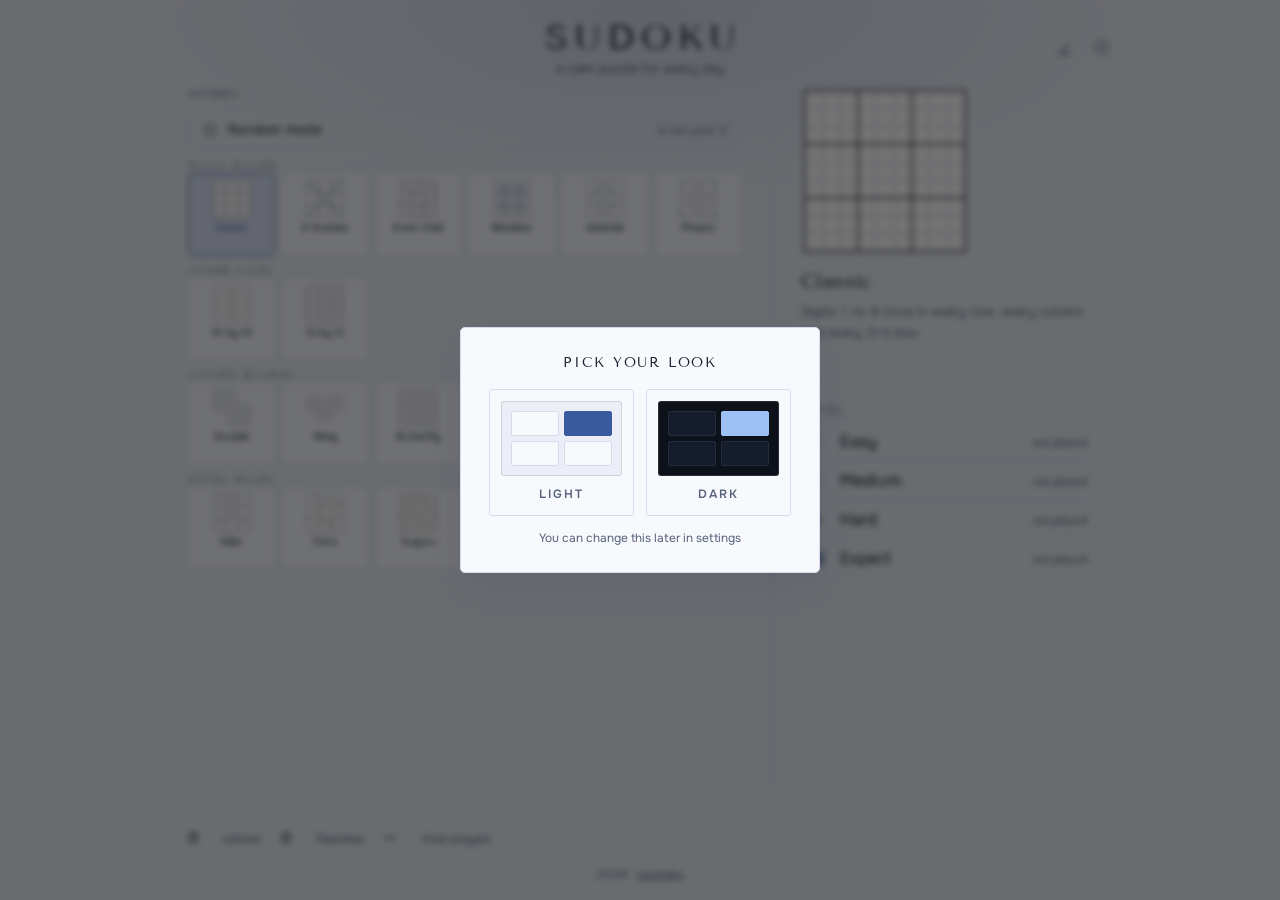
==== commit 3a08352c: "fit the board to the screen, fix cages, dots and the random pool - the board is measured against the" ====
--- a/Sudoku.html
+++ b/Sudoku.html
@@ -276,6 +276,8 @@
       </section>
       <section class="sgrp">
         <h3 data-i18n="grpBoard">Подсказки на поле</h3>
+        <label class="toggle"><input type="checkbox" id="optPeers">
+          <div><b data-i18n="peersT">Подсветка строки и столбца</b><span data-i18n="peersD">Выбрал клетку — её строка, столбец и область становятся светлее. В «Чёт-нечете» подсветка всегда выключена: там цвет клетки сам по себе подсказка</span></div></label>
         <label class="toggle"><input type="checkbox" id="optSame">
           <div><b data-i18n="sameT">Подсветка таких же цифр</b><span data-i18n="sameD">Выбрал клетку — на поле светятся все такие же цифры и все заметки с ними</span></div></label>
         <label class="toggle"><input type="checkbox" id="optCounts">
--- a/css/base.css
+++ b/css/base.css
@@ -71,10 +71,7 @@
 .iconbtn:hover{color:var(--text); background:var(--panel)}
 .iconbtn svg{width:19px; height:19px; stroke:currentColor; fill:none; stroke-width:1.2; stroke-linecap:square; stroke-linejoin:miter}
 main{width:100%; max-width:940px; padding:6px 18px 26px; flex:1}
-#game{container-type:inline-size; max-width:clamp(320px, calc(100vh - 328px), 540px); margin:0 auto}
-@supports (height:100dvh){
-  #game{max-width:clamp(320px, calc(100dvh - 328px), 540px)}
-}
+#game{container-type:inline-size; max-width:min(560px,100%); margin:0 auto}
 body.in-game header{flex-direction:row; align-items:center; padding:14px 18px 4px}
 body.in-game header h1{font-size:24px; flex:1; text-align:left}
 body.in-game header .iconbtn{position:static}
@@ -127,12 +124,7 @@
 
   #game{max-width:100%}
 
-  .board-wrap{max-width:min(100%, calc(100vh - 268px)); margin:0 auto}
-  body.pad-two .board-wrap{max-width:min(100%, calc(100vh - 330px))}
-  @supports (height:100dvh){
-    .board-wrap{max-width:min(100%, calc(100dvh - 268px))}
-    body.pad-two .board-wrap{max-width:min(100%, calc(100dvh - 330px))}
-  }
+  .board-wrap{margin:0 auto}
 }
 
 @media (max-width:700px) and (max-height:560px){
--- a/css/game.css
+++ b/css/game.css
@@ -153,10 +153,14 @@
 .cell::before{content:''; position:absolute; inset:0; pointer-events:none; z-index:-1;
   background:var(--tint,transparent); mix-blend-mode:var(--blend); transition:background .12s}
 
+#board.cages .cell{padding-top:10%}
 .cell.zone{background:var(--zone-fill)}
 .cell.even{background:var(--even-fill)}
 .cell.d2{font-size:calc(44cqw / var(--bw)); letter-spacing:-.02em}
 
+.frame{position:absolute; pointer-events:none; z-index:2; border:1px solid var(--frame); border-radius:5px;
+  transition:box-shadow .9s ease-out}
+body.won .frame{box-shadow:0 -26px 80px -14px var(--glow-edge), 0 -10px 40px -14px var(--glow-edge)}
 .grid{position:absolute; inset:0; pointer-events:none; z-index:3}
 .grid svg{position:absolute; inset:0; width:100%; height:100%}
 #selBox{position:absolute; z-index:7; pointer-events:none; border:2px solid var(--accent);
@@ -164,7 +168,7 @@
 #selBox.hyp{border-color:var(--accent2)}
 #selBox.err{border-color:var(--error)}
 #selBox.hidden{display:none}
-.deco{position:absolute; inset:0; pointer-events:none; z-index:6}
+.deco{position:absolute; inset:0; pointer-events:none; z-index:8}
 .deco svg{position:absolute; inset:0; width:100%; height:100%; overflow:visible}
 .deco .sums text{font-family:var(--f-num); font-weight:700; fill:var(--cage-num)}
 
@@ -177,12 +181,8 @@
 .clue u{top:8%; right:9%}
 .clue s{bottom:8%; left:9%}
 
-body.pad-two #game{max-width:clamp(300px, calc(100vh - 405px), 540px)}
-body.board-wide #game{max-width:clamp(320px, calc(100vh - 300px), 720px)}
-@supports (height:100dvh){
-  body.pad-two #game{max-width:clamp(300px, calc(100dvh - 405px), 540px)}
-  body.board-wide #game{max-width:clamp(320px, calc(100dvh - 300px), 720px)}
-}
+body.pad-two #game{max-width:min(640px,100%)}
+body.board-wide #game{max-width:min(900px,100%)}
 .numpad.two-row .num{aspect-ratio:1.25}
 body.board-num .numpad{grid-template-columns:repeat(5,1fr)}
 body.board-num .num{aspect-ratio:1.45; font-size:clamp(16px,3.4vw,22px)}
@@ -199,5 +199,7 @@
 .cell{background:var(--panel)}
 body.board-wide #board{border-color:transparent; box-shadow:none}
 #picker.pk-wide{grid-template-columns:repeat(4,46px)}
+#picker.pk-ten{grid-template-columns:repeat(5,44px)}
+#picker.pk-ten button{font-size:19px}
 #picker.pk-num{grid-template-columns:repeat(5,42px)}
 #picker.pk-num button{font-size:19px}
--- a/css/mobile.css
+++ b/css/mobile.css
@@ -117,6 +117,7 @@
 #picker{padding:9px; grid-template-columns:repeat(3,58px); gap:6px}
 #picker button{font-size:22px}
 #picker.pk-wide{grid-template-columns:repeat(4,52px)}
+#picker.pk-ten{grid-template-columns:repeat(5,46px)}
 #picker.pk-num{grid-template-columns:repeat(5,46px)}
 #picker .pk-mode button{height:38px}
 #picker .pk-x{height:38px}
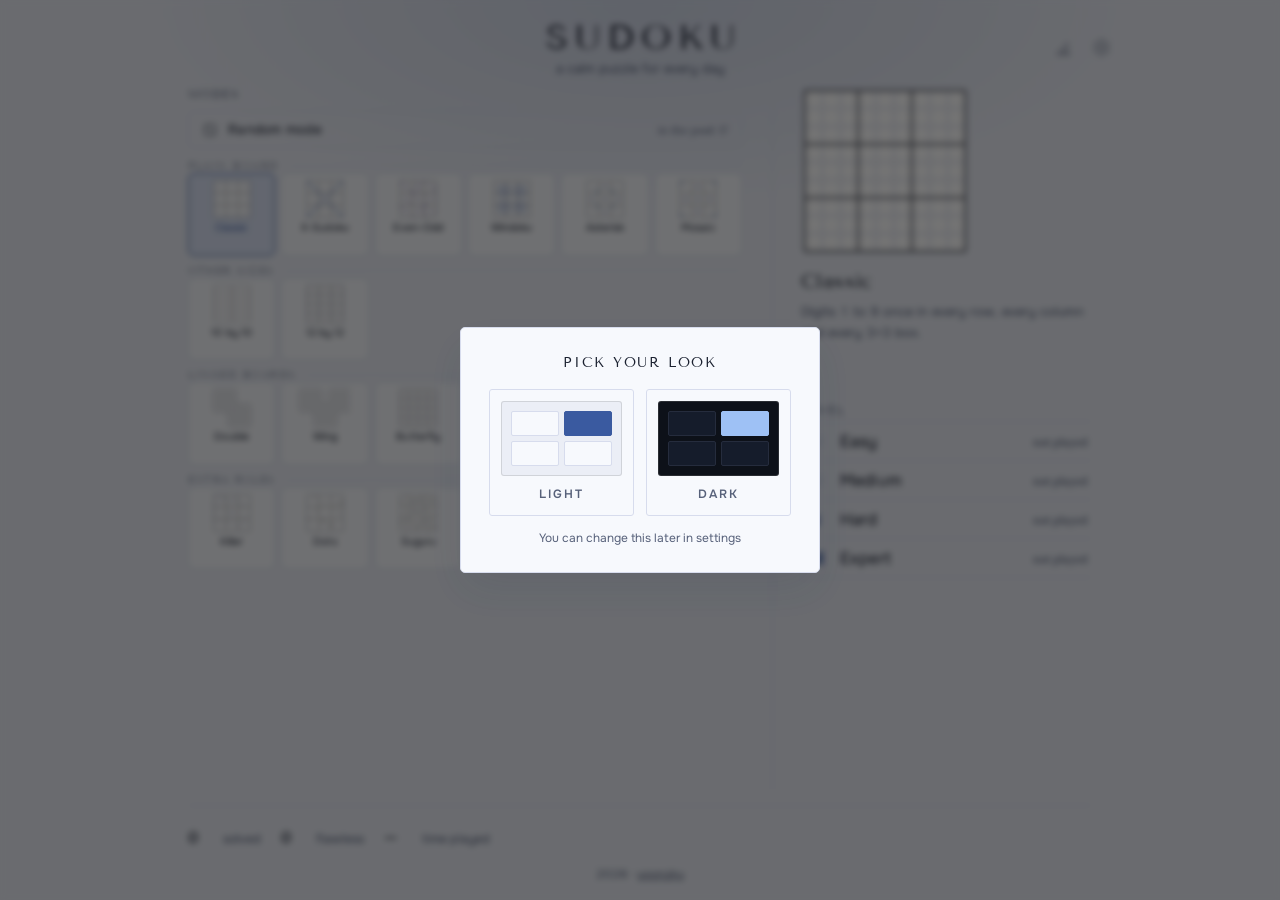
==== commit b49db3bb: "one win glow for every mode, blank killer at expert, larger suguru - the glow sits around the board " ====
--- a/Sudoku.html
+++ b/Sudoku.html
@@ -332,7 +332,6 @@
 
 <footer class="site-foot">2026 · <a href="https://github.com/yoonzky/sudoku" target="_blank" rel="noopener">yoonzky</a></footer>
 
-<div id="winGlow"></div>
 <div id="toast"></div>
 <div id="genOverlay" class="hidden" data-i18n="gen">Генерация поля…</div>
 
--- a/css/home.css
+++ b/css/home.css
@@ -43,7 +43,7 @@
 .mcard b{font-size:11px; font-weight:400; letter-spacing:.01em; text-align:center; line-height:1.2}
 .mcard small{font-size:9.5px; color:var(--muted); font-family:var(--f-num); min-height:11px}
 .mcard-prev{display:flex; align-items:center; justify-content:center; width:100%; height:46px}
-.mcard-prev svg{max-width:46px; max-height:46px; width:auto; height:auto}
+.mcard-prev svg{display:block; height:100%; width:auto; max-width:100%}
 .mcard:hover{border-color:var(--accent); color:var(--accent); transform:translateY(-1px)}
 .mcard.on{border-color:var(--accent); background:var(--accent-soft); color:var(--accent)}
 
@@ -136,7 +136,6 @@
   header{padding:16px 18px 4px}
   #home{gap:14px}
   .mcard-prev{height:38px}
-  .mcard-prev svg{max-width:38px; max-height:38px}
   .mcard{gap:4px; padding:6px 3px 5px}
   .mcard b{font-size:10.5px}
   .mode-grid{gap:6px}
--- a/css/game.css
+++ b/css/game.css
@@ -36,10 +36,6 @@
 .cell .notes span.nhl{color:var(--accent); font-weight:700; opacity:1}
 .cell.pop{animation:pop .16s ease-out}
 @keyframes pop{from{transform:scale(.9); opacity:.6}to{transform:none; opacity:1}}
-.cell.uflash{animation:uflash .55s ease-out}
-@keyframes uflash{0%{background:var(--accent-soft)}100%{background:var(--panel)}}
-.cell.wave{animation:wave .5s ease-out both}
-@keyframes wave{0%{transform:scale(1)}45%{transform:scale(1.08); color:var(--accent)}100%{transform:scale(1)}}
 
 body.won .controls, body.won .numpad, body.won #pickHint{display:none}
 
@@ -64,23 +60,6 @@
 @media (max-width:700px){
   body.won.in-game{justify-content:flex-start; padding-top:var(--won-top,0px)}
 }
-#winGlow{position:fixed; inset:0; pointer-events:none; z-index:6; opacity:0;
-  --wgx:50%; --wgy:-4%; --wgw:30%; --wgh:58%;
-  background:radial-gradient(ellipse var(--wgw) var(--wgh) at var(--wgx) var(--wgy),
-    rgba(255,255,255,1) 0%, rgba(233,241,255,.96) 16%, rgba(158,186,235,.62) 34%,
-    rgba(58,90,160,.24) 54%, rgba(34,52,92,.05) 74%, rgba(34,52,92,.10) 100%)}
-html[data-theme="dark"] #winGlow{
-  background:radial-gradient(ellipse var(--wgw) var(--wgh) at var(--wgx) var(--wgy),
-    rgba(244,250,255,.60) 0%, rgba(158,193,245,.38) 18%, rgba(158,193,245,.15) 40%, transparent 70%)}
-#winGlow.on{opacity:.62; animation:haloIn 2.9s cubic-bezier(.22,.68,.3,1) forwards}
-@keyframes haloIn{
-  0%{opacity:0; transform:scale(.84) translateY(-5%)}
-  20%{opacity:.88; transform:scale(1.04) translateY(0)}
-  58%{opacity:.7; transform:scale(1)}
-  100%{opacity:.6; transform:scale(1)}
-}
-
-body.won:not(.board-wide) #board{box-shadow:0 -26px 80px -14px var(--glow-edge), 0 -10px 40px -14px var(--glow-edge), var(--shadow)}
 #board{transition:box-shadow .9s ease-out}
 #pauseOverlay{position:absolute; inset:0; background:var(--panel); border-radius:6px;
   display:flex; flex-direction:column; align-items:center; justify-content:center; gap:14px; z-index:5}
@@ -153,14 +132,13 @@
 .cell::before{content:''; position:absolute; inset:0; pointer-events:none; z-index:-1;
   background:var(--tint,transparent); mix-blend-mode:var(--blend); transition:background .12s}
 
-#board.cages .cell{padding-top:10%}
+/* в режимах с суммами цифра чуть мельче, чтобы не задевать число в углу клетки */
+#board.cages .cell{font-size:calc(50cqw / var(--bw))}
 .cell.zone{background:var(--zone-fill)}
 .cell.even{background:var(--even-fill)}
 .cell.d2{font-size:calc(44cqw / var(--bw)); letter-spacing:-.02em}
 
-.frame{position:absolute; pointer-events:none; z-index:2; border:1px solid var(--frame); border-radius:5px;
-  transition:box-shadow .9s ease-out}
-body.won .frame{box-shadow:0 -26px 80px -14px var(--glow-edge), 0 -10px 40px -14px var(--glow-edge)}
+
 .grid{position:absolute; inset:0; pointer-events:none; z-index:3}
 .grid svg{position:absolute; inset:0; width:100%; height:100%}
 #selBox{position:absolute; z-index:7; pointer-events:none; border:2px solid var(--accent);
@@ -203,3 +181,8 @@
 #picker.pk-ten button{font-size:19px}
 #picker.pk-num{grid-template-columns:repeat(5,42px)}
 #picker.pk-num button{font-size:19px}
+
+/* победа: свет ложится вокруг поля и сильнее сверху — одинаково во всех режимах */
+body.won #board{box-shadow:0 -26px 80px -14px var(--glow-edge), 0 -10px 40px -14px var(--glow-edge)}
+body.won:not(.board-wide) #board{box-shadow:0 -26px 80px -14px var(--glow-edge),
+  0 -10px 40px -14px var(--glow-edge), var(--shadow)}
--- a/css/mobile.css
+++ b/css/mobile.css
@@ -47,7 +47,6 @@
 .mgroup{font-size:10px; margin:8px 0 -2px}
 .mcard{padding:11px 4px 10px; gap:7px; border-radius:6px}
 .mcard-prev{height:52px}
-.mcard-prev svg{max-width:52px; max-height:52px}
 .mcard b{font-size:11.5px}
 .mcard small{font-size:10px; min-height:12px}
 .mcard:hover{transform:none}
@@ -123,7 +122,6 @@
 #picker .pk-x{height:38px}
 
 /* — итог партии — */
-#winGlow{--wgw:64%; --wgh:40%}
 .win-lead{font-size:10.5px}
 .win-big{font-size:36px}
 #winPanel{margin-top:13px; padding-top:12px}
@@ -142,6 +140,7 @@
 }
 
 @media (pointer:coarse){
+  .only-fine{display:none !important}
   #tabKeysBtn{display:none}
   .mcard:hover,.cont-card:hover,.mrand:hover{border-color:var(--line); color:var(--text); background:var(--panel)}
   .mcard.on:hover{border-color:var(--accent); color:var(--accent); background:var(--accent-soft)}
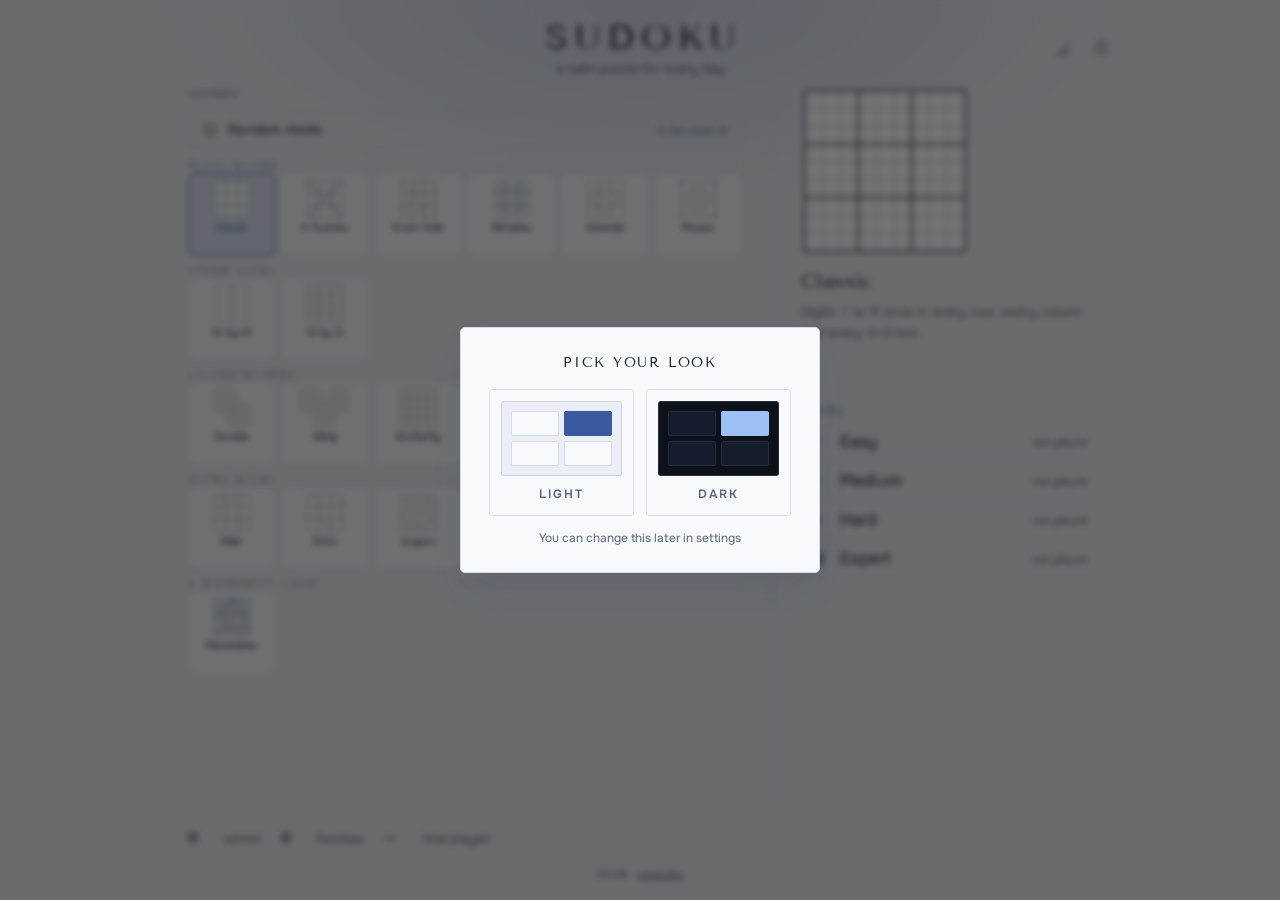
==== commit c4e14d96: "add meowdoku: cats instead of digits - a queens-style mode: one cat per row, column and colour, none" ====
--- a/Sudoku.html
+++ b/Sudoku.html
@@ -340,6 +340,7 @@
 <script src="js/engine/modes.js"></script>
 <script src="js/engine/numerator.js"></script>
 <script src="js/engine/kakuro.js"></script>
+<script src="js/engine/meow.js"></script>
 <script src="js/app/i18n.js"></script>
 <script src="js/app/store.js"></script>
 <script src="js/app/ui.js"></script>
--- a/css/base.css
+++ b/css/base.css
@@ -21,8 +21,11 @@
   --blend:multiply;
   --tint-hl:rgba(150,172,208,.22); --tint-same:rgba(74,116,205,.34); --tint-sel:rgba(52,92,180,.46);
   --tint-hyp:rgba(126,105,196,.28); --tint-hyp-sel:rgba(104,80,180,.44); --tint-err:rgba(206,92,102,.35);
-  --cage:rgba(58,90,160,.62); --cage-num:#3a5aa0;
+  --cage:rgba(35,62,128,.92); --cage-num:#2b477f;
   --dot-w-bg:#ffffff; --dot-w-line:#1b2130; --dot-b-bg:#1b2130; --dot-b-line:#1b2130;
+  --z1:#dfe6f7; --z2:#e6e2f5; --z3:#dcebf1; --z4:#ece6f3; --z5:#e0edef;
+  --z6:#eee9f6; --z7:#e3e9f6; --z8:#e9edf8; --z9:#dbe7f2; --z10:#e9e4f2;
+  --cat:#2b477f; --mark:#8d99b8;
 }
 html[data-theme="dark"]{
   --bg:#0d1119; --panel:#151c2b; --panel2:#1c2434; --line:#252c3d; --line-strong:#e4e9f4;
@@ -40,8 +43,11 @@
   --blend:screen;
   --tint-hl:rgba(96,122,168,.22); --tint-same:rgba(86,132,208,.42); --tint-sel:rgba(110,158,232,.56);
   --tint-hyp:rgba(126,105,196,.40); --tint-hyp-sel:rgba(150,124,224,.56); --tint-err:rgba(186,74,86,.5);
-  --cage:rgba(158,193,245,.5); --cage-num:#9ec1f5;
+  --cage:rgba(178,208,255,.82); --cage-num:#b2d0ff;
   --dot-w-bg:#e8edf8; --dot-w-line:#0d1119; --dot-b-bg:#0d1119; --dot-b-line:#c3cee4;
+  --z1:#1b2438; --z2:#232337; --z3:#172a34; --z4:#292536; --z5:#1c2b2f;
+  --z6:#2a2734; --z7:#1e2436; --z8:#252a3c; --z9:#182b3a; --z10:#221f34;
+  --cat:#b2d0ff; --mark:#5d6987;
 }
 *{box-sizing:border-box; -webkit-tap-highlight-color:transparent}
 html,body{height:100%}
--- a/css/game.css
+++ b/css/game.css
@@ -18,7 +18,9 @@
   font-family:var(--f-num); font-size:calc(58cqw / var(--bw)); line-height:1; font-weight:600; cursor:pointer; background:transparent;
   color:var(--user)}
 .cell.given{color:var(--given); font-weight:600}
-.cell.hypv{color:var(--accent2); font-weight:600; text-decoration:underline dashed; text-decoration-thickness:2px; text-underline-offset:4px}
+.cell .v{font-style:normal; display:block; line-height:1}
+.cell.hypv{color:var(--accent2); font-weight:600}
+.cell.hypv .v{text-decoration:underline dashed; text-decoration-thickness:2px; text-underline-offset:4px}
 #board{margin:0 auto}
 .cell.hl{--tint:var(--tint-hl)}
 .cell.same{--tint:var(--tint-same)}
@@ -34,8 +36,13 @@
 
 .cell.sel .notes span{color:var(--note-sel)}
 .cell .notes span.nhl{color:var(--accent); font-weight:700; opacity:1}
-.cell.pop{animation:pop .16s ease-out}
-@keyframes pop{from{transform:scale(.9); opacity:.6}to{transform:none; opacity:1}}
+.cell.pop .v{animation:pop .24s cubic-bezier(.22,.8,.3,1)}
+@keyframes pop{from{transform:scale(.8); opacity:.25}to{transform:none; opacity:1}}
+/* волна победы: мягкий свет проходит по полю, плитки не прыгают */
+.cell.wave::after{content:''; position:absolute; inset:0; z-index:-1; pointer-events:none;
+  background:var(--accent-soft); mix-blend-mode:var(--blend);
+  animation:wave .7s ease-out both}
+@keyframes wave{0%,100%{opacity:0}45%{opacity:.9}}
 
 body.won .controls, body.won .numpad, body.won #pickHint{display:none}
 
@@ -60,7 +67,11 @@
 @media (max-width:700px){
   body.won.in-game{justify-content:flex-start; padding-top:var(--won-top,0px)}
 }
-#board{transition:box-shadow .9s ease-out}
+.glow{position:absolute; inset:0; z-index:-1; pointer-events:none; opacity:0;
+  transition:opacity 1.2s ease-out}
+.glow svg{position:absolute; inset:0; width:100%; height:100%; overflow:visible}
+body.won .glow{opacity:1}
+body.won #board{overflow:visible}
 #pauseOverlay{position:absolute; inset:0; background:var(--panel); border-radius:6px;
   display:flex; flex-direction:column; align-items:center; justify-content:center; gap:14px; z-index:5}
 #pauseOverlay p{color:var(--muted); margin:0; font-weight:600}
@@ -134,6 +145,17 @@
 
 /* в режимах с суммами цифра чуть мельче, чтобы не задевать число в углу клетки */
 #board.cages .cell{font-size:calc(50cqw / var(--bw))}
+/* мяудоку: цветные области, кот и метка «здесь пусто» */
+.cell.z1{background:var(--z1)} .cell.z2{background:var(--z2)} .cell.z3{background:var(--z3)}
+.cell.z4{background:var(--z4)} .cell.z5{background:var(--z5)} .cell.z6{background:var(--z6)}
+.cell.z7{background:var(--z7)} .cell.z8{background:var(--z8)} .cell.z9{background:var(--z9)}
+.cell.z10{background:var(--z10)}
+.cell .cat, .cell .mark{position:absolute; inset:16%; pointer-events:none}
+.cell .cat{stroke:var(--cat); fill:none; stroke-width:1.5; stroke-linecap:round; stroke-linejoin:round}
+.cell.err .cat{stroke:var(--error)}
+.cell .mark{inset:34%; stroke:var(--mark); stroke-width:1.9; stroke-linecap:round}
+.cell.pop .cat{animation:pop .24s cubic-bezier(.22,.8,.3,1)}
+body.board-meow .numpad{display:none}
 .cell.zone{background:var(--zone-fill)}
 .cell.even{background:var(--even-fill)}
 .cell.d2{font-size:calc(44cqw / var(--bw)); letter-spacing:-.02em}
@@ -182,7 +204,3 @@
 #picker.pk-num{grid-template-columns:repeat(5,42px)}
 #picker.pk-num button{font-size:19px}
 
-/* победа: свет ложится вокруг поля и сильнее сверху — одинаково во всех режимах */
-body.won #board{box-shadow:0 -26px 80px -14px var(--glow-edge), 0 -10px 40px -14px var(--glow-edge)}
-body.won:not(.board-wide) #board{box-shadow:0 -26px 80px -14px var(--glow-edge),
-  0 -10px 40px -14px var(--glow-edge), var(--shadow)}
--- a/css/mobile.css
+++ b/css/mobile.css
@@ -150,7 +150,10 @@
 @media (max-width:700px){ #posRow, #posseg{display:none} }
 
 @media (max-width:620px){
-  .modal{padding:18px 16px 0; max-height:94vh}
+  /* окно вписывается в экран целиком, иначе нижняя кнопка уезжает за край */
+  .modal-bg{align-items:flex-start; padding:10px 10px calc(10px + env(safe-area-inset-bottom))}
+  #setModal{padding-top:10px}
+  .modal{padding:18px 16px 0; max-height:100%}
   #welcomeModal .modal{padding-bottom:18px}
   .modal h2{margin-bottom:11px}
   .modal .row:last-child{position:sticky; bottom:0; z-index:2;
